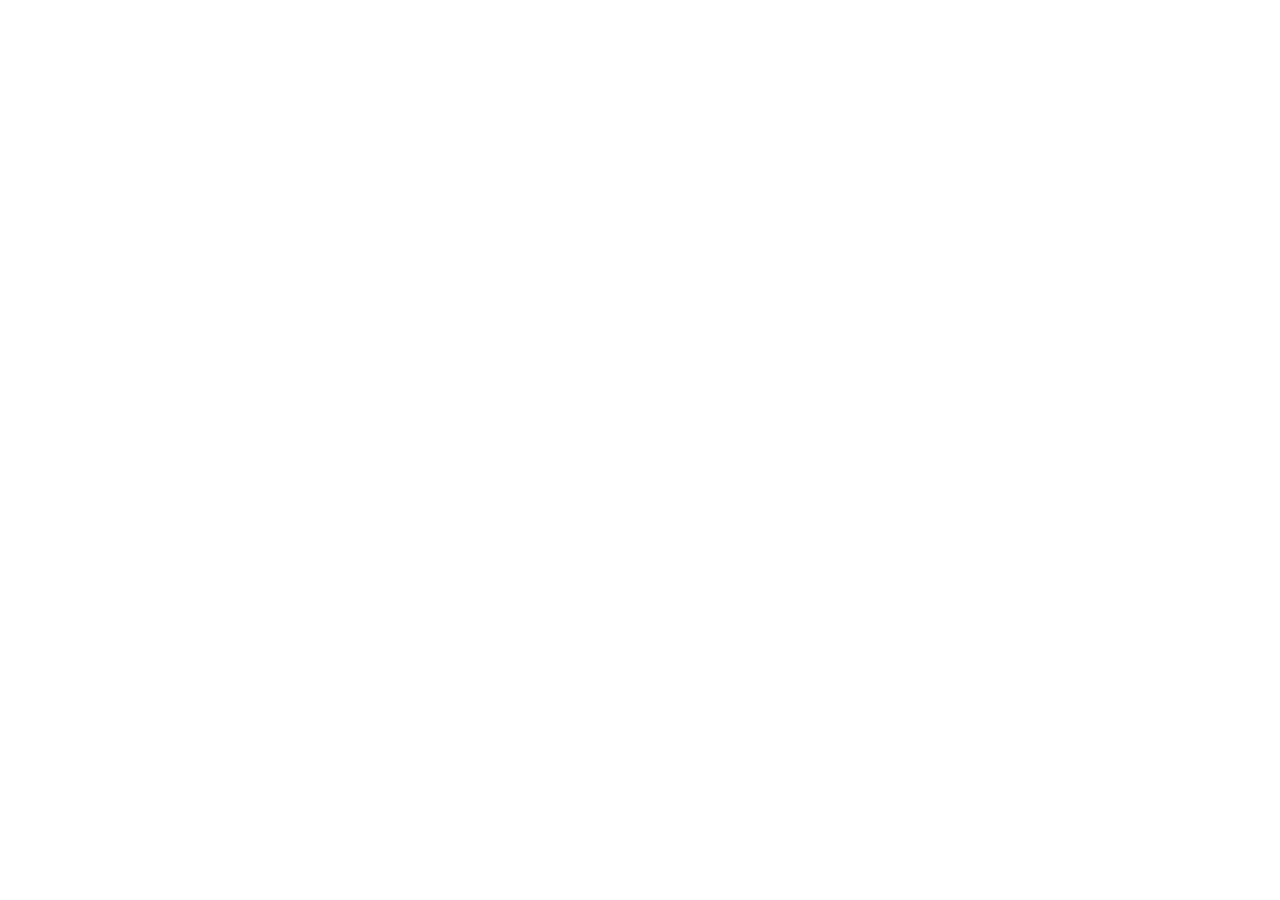
==== index.html @ c680781b "Add files via upload" ====
<!doctype html>
<html lang="en">
  <head>
    <meta charset="UTF-8" />
    <meta name="viewport" content="width=device-width, initial-scale=1.0" />
    <link rel="icon" type="image/jpg" href="/hemal_avatar.png.jpg" />
    <title>Hemal Farouqe | Full-Stack Software Engineer & Web Designer</title>
    <meta name="description" content="Portfolio of Hemal Farouqe — CSE Undergraduate (4th Year, 1st Semester) at UAP. Full-stack software engineer specializing in React, TypeScript, Node.js, Python/Django & interactive web design." />
    <link rel="canonical" href="https://hemal0651.me/" />

    <!-- Open Graph / Facebook -->
    <meta property="og:type" content="website" />
    <meta property="og:title" content="Hemal Farouqe | Full-Stack Software Engineer & Web Designer" />
    <meta property="og:description" content="Portfolio of Hemal Farouqe — CSE 4th Year, 1st Sem @ UAP. Building high-performance web systems, full-stack applications & web design concepts." />
    <meta property="og:url" content="https://hemal0651.me/" />
    <meta property="og:image" content="https://hemal0651.me/hemal_avatar.png.jpg" />

    <!-- Twitter Card -->
    <meta name="twitter:card" content="summary_large_image" />
    <meta name="twitter:site" content="@hemal0651" />
    <meta name="twitter:creator" content="@hemal0651" />
    <meta name="twitter:title" content="Hemal Farouqe | Full-Stack Software Engineer & Web Designer" />
    <meta name="twitter:description" content="Portfolio of Hemal Farouqe — CSE 4th Year, 1st Sem @ UAP. Full-stack developer & web design concept creator." />
    <meta name="twitter:image" content="https://hemal0651.me/hemal_avatar.png.jpg" />

    <!-- Premium Google Fonts -->
    <link rel="preconnect" href="https://fonts.googleapis.com">
    <link rel="preconnect" href="https://fonts.gstatic.com" crossorigin>
    <link href="https://fonts.googleapis.com/css2?family=Outfit:wght@300;400;500;600;700;800&family=JetBrains+Mono:wght@400;500;600&family=Plus+Jakarta+Sans:wght@300;400;500;600;700;800&family=Inter:wght@300;400;500;600&display=swap" rel="stylesheet">
  </head>
  <body class="bg-[#f8fafc] dark:bg-[#030303] text-slate-900 dark:text-slate-100 selection:bg-orange-500 selection:text-white antialiased">
    <div id="root"></div>
    <script type="module" src="/src/main.tsx"></script>
  </body>
</html>
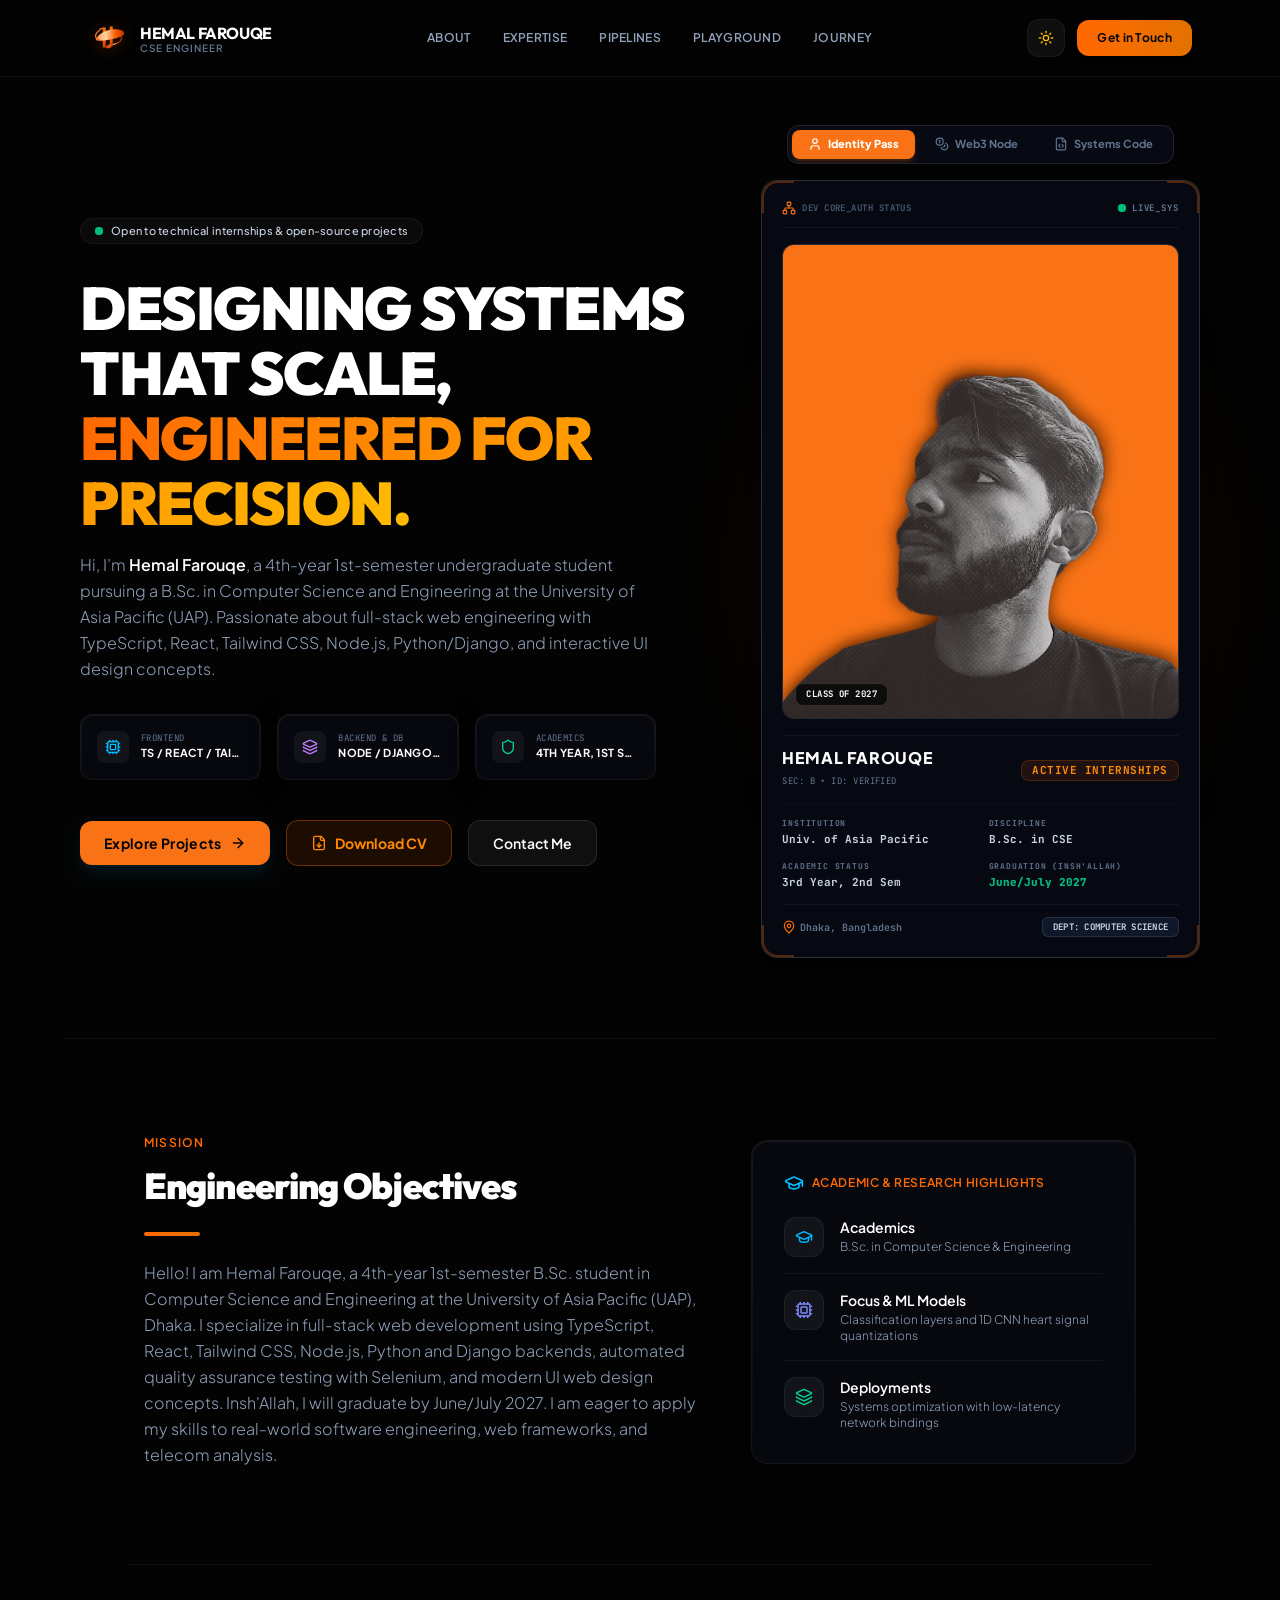
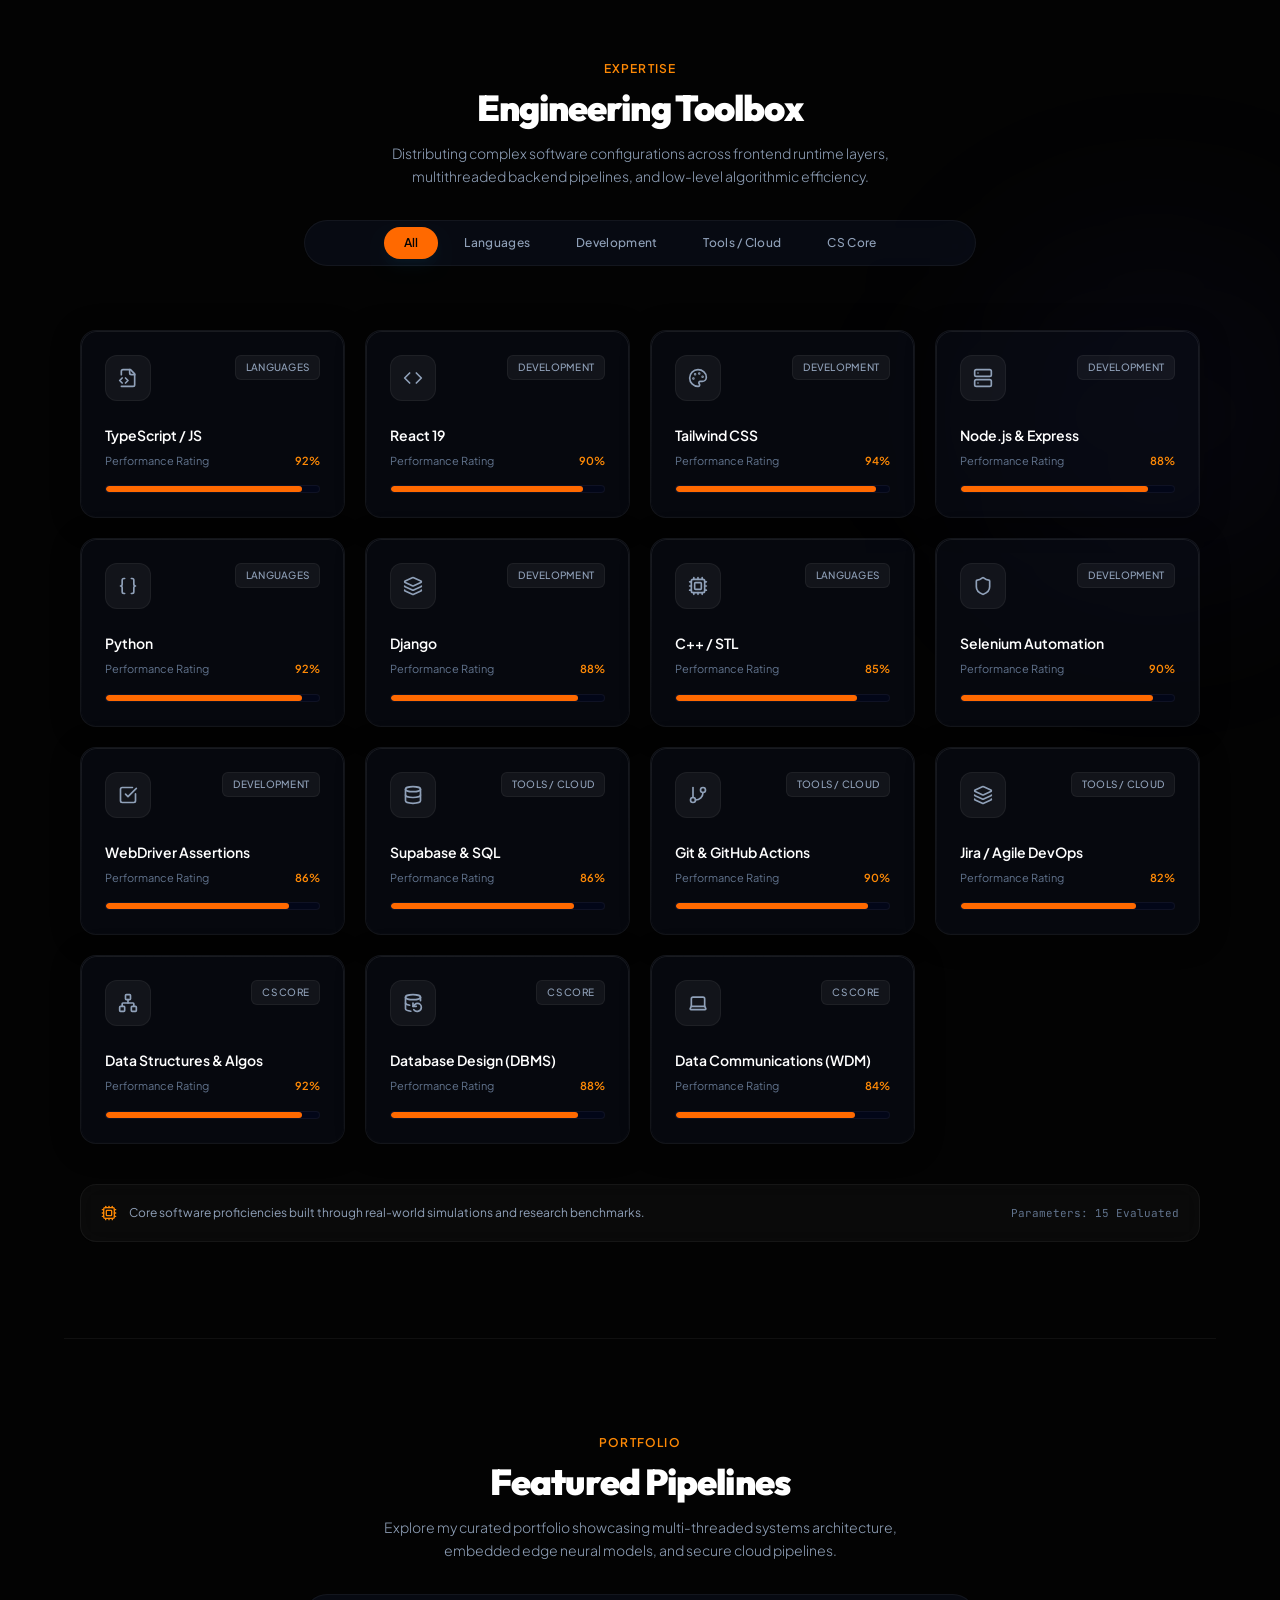
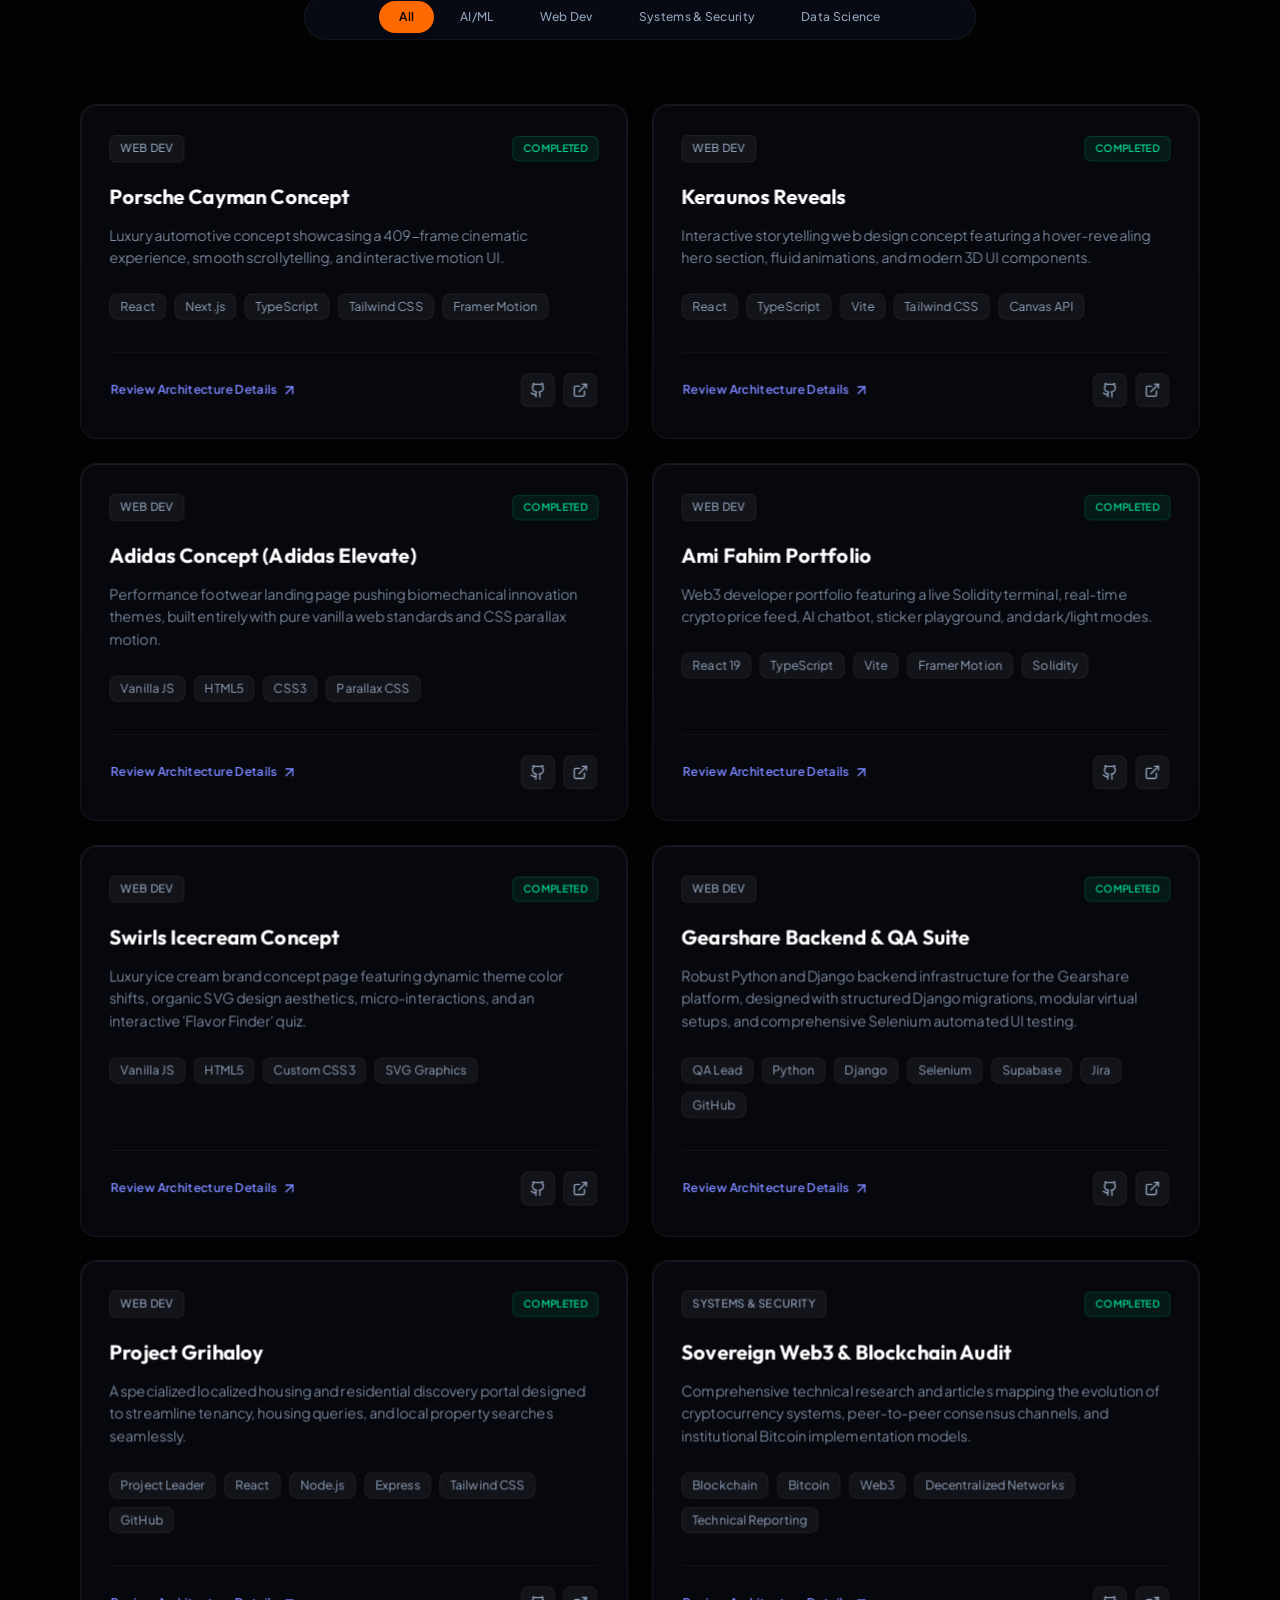
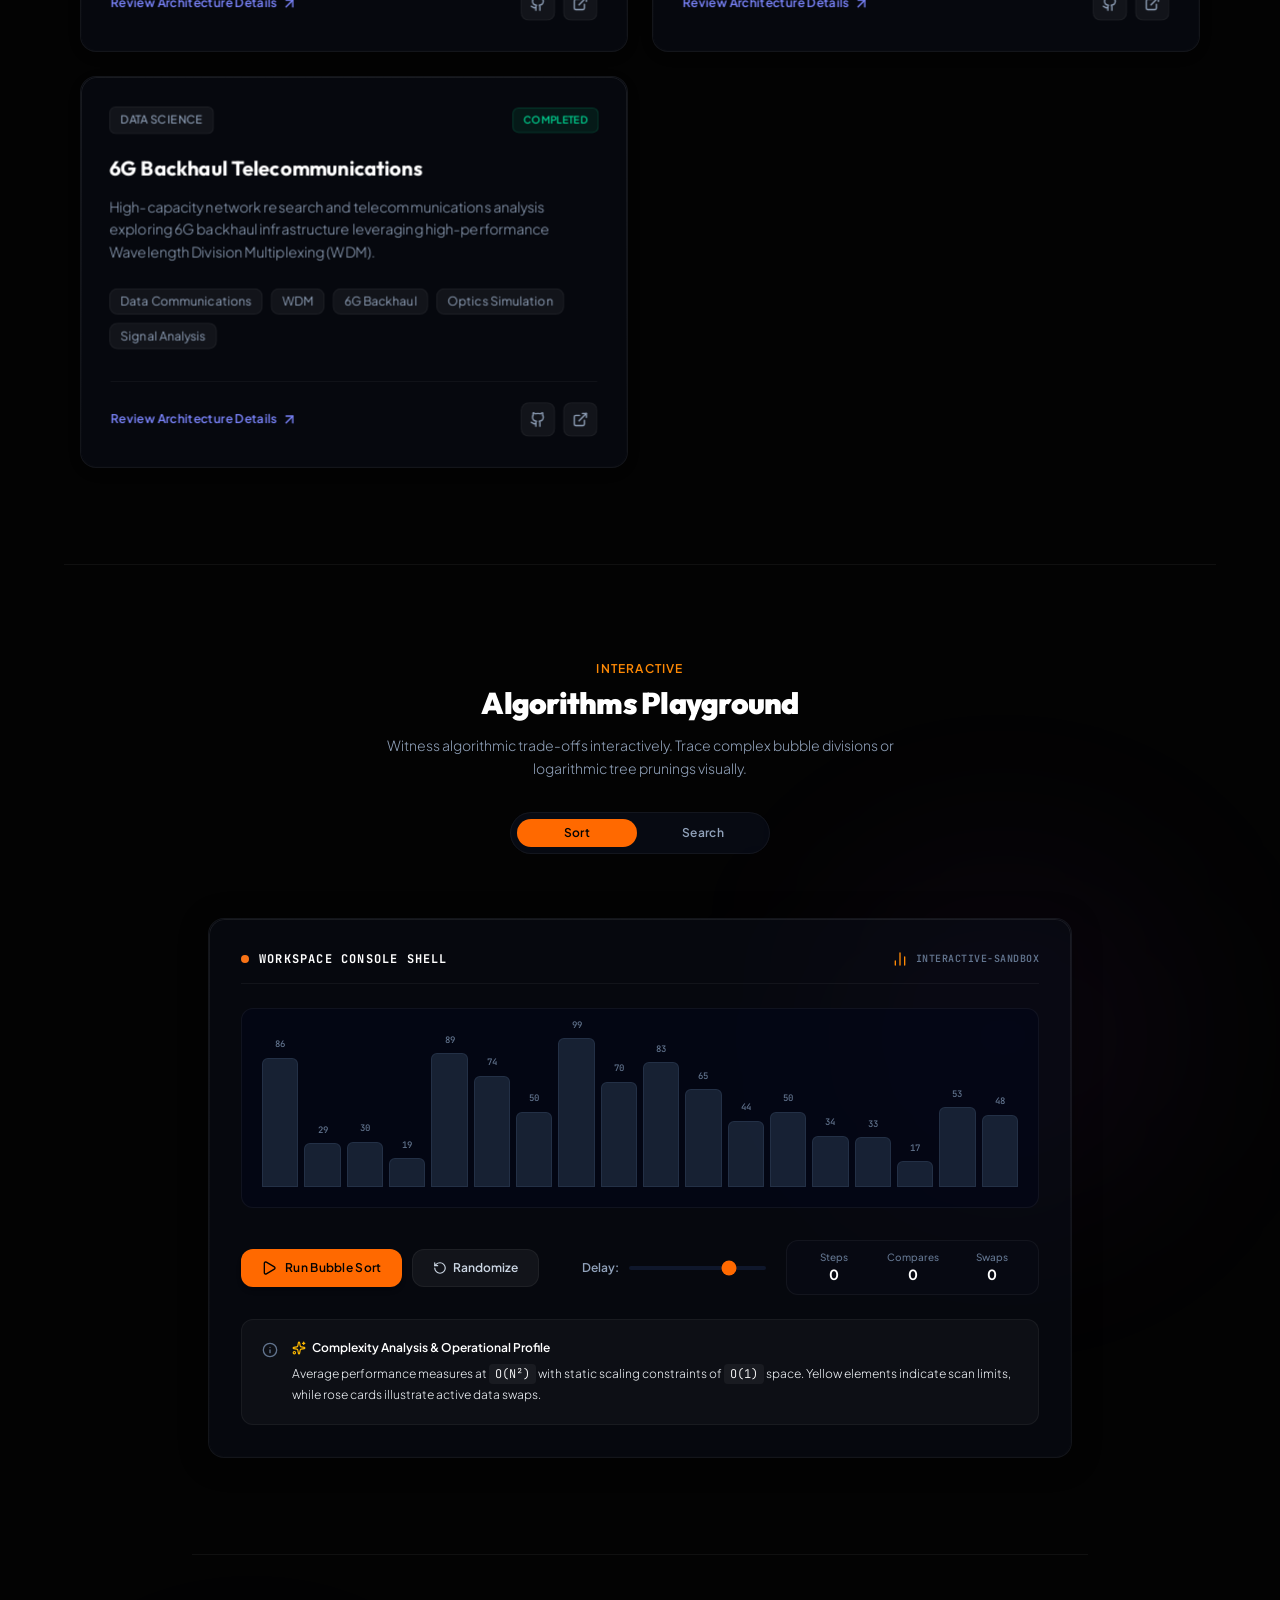
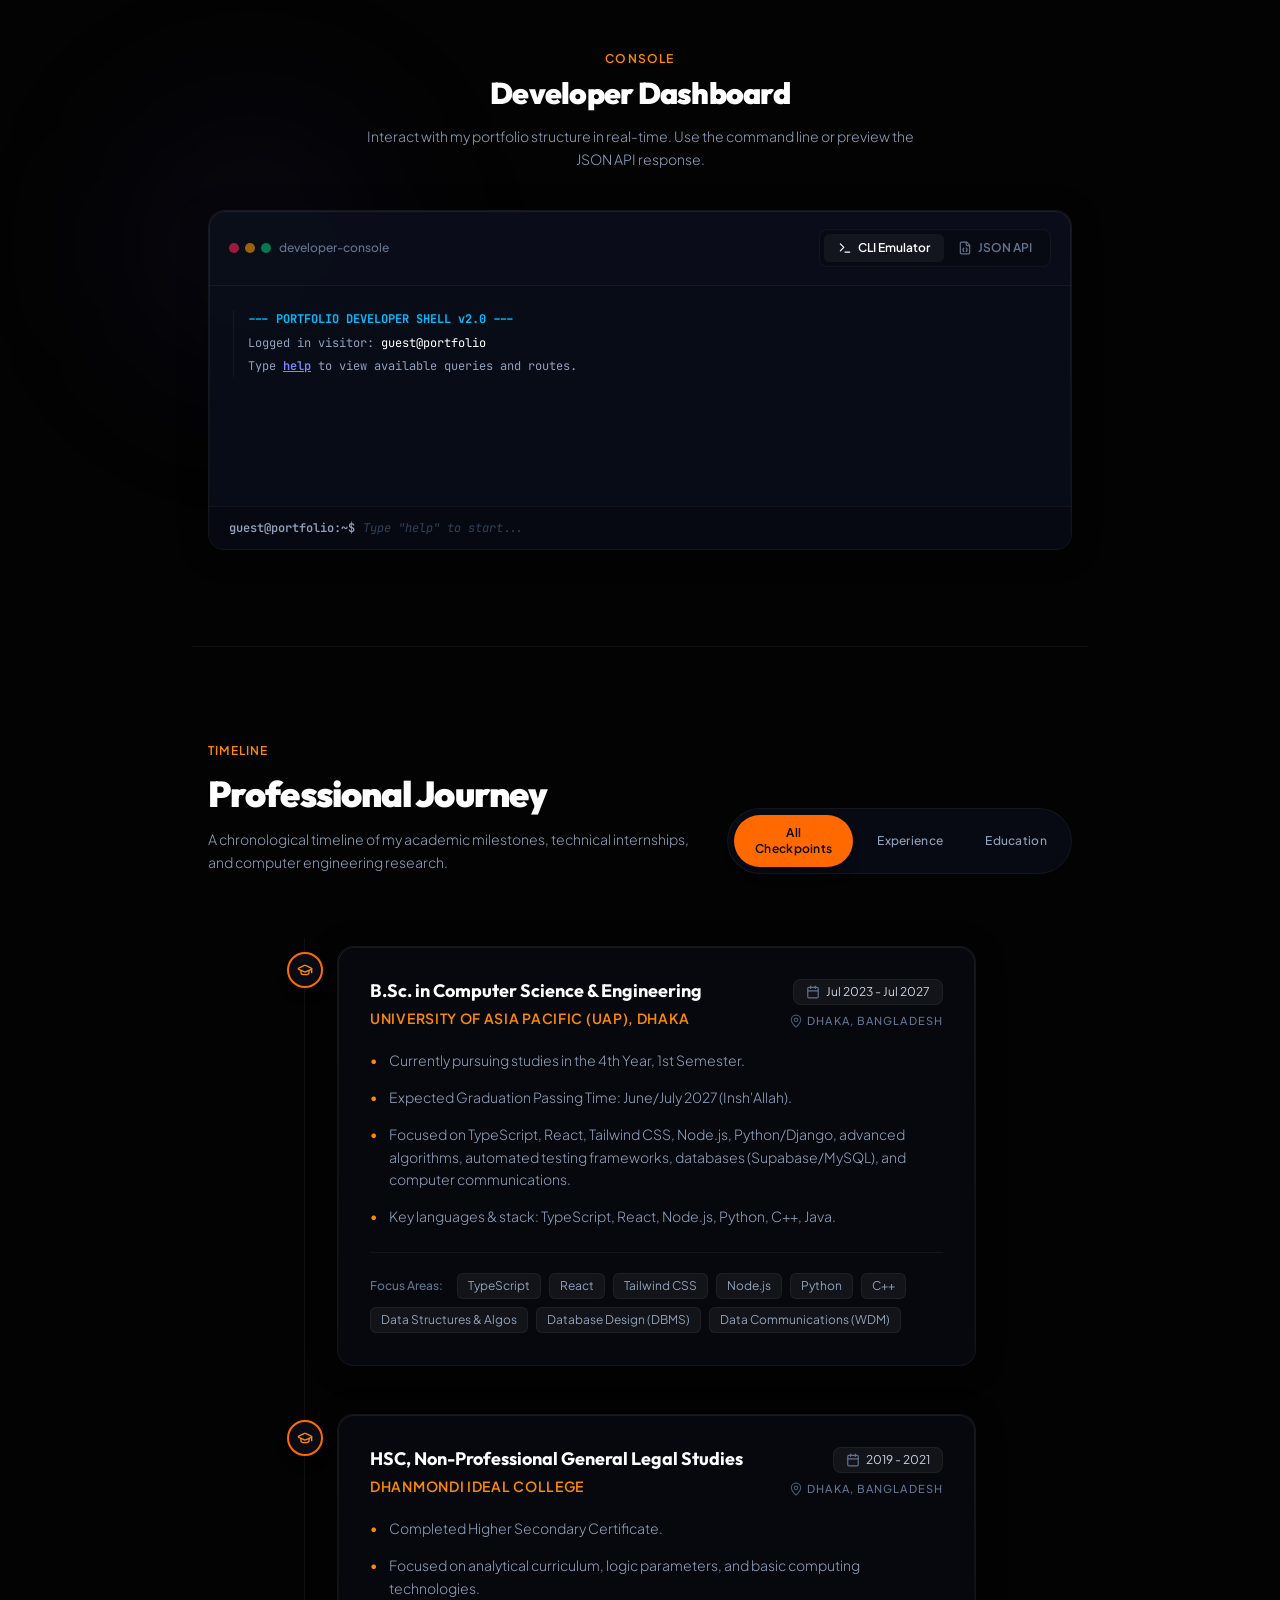
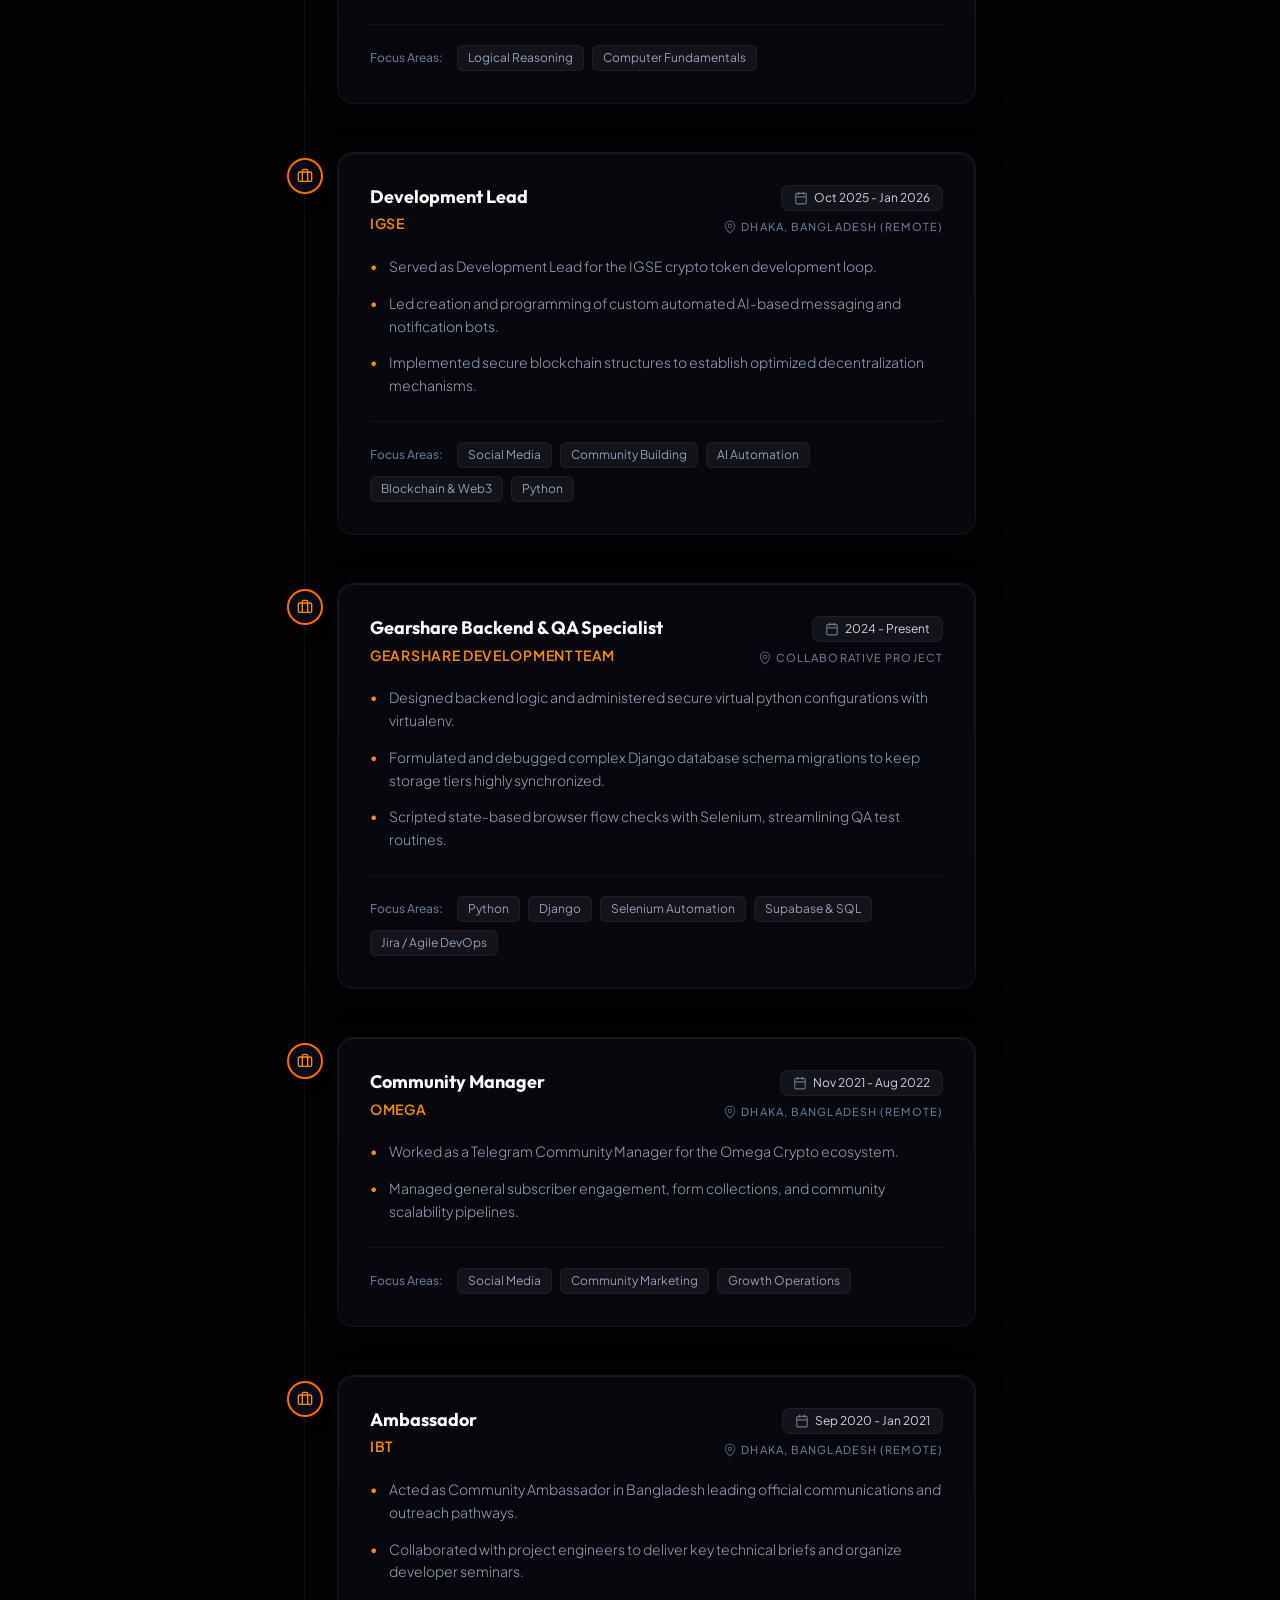
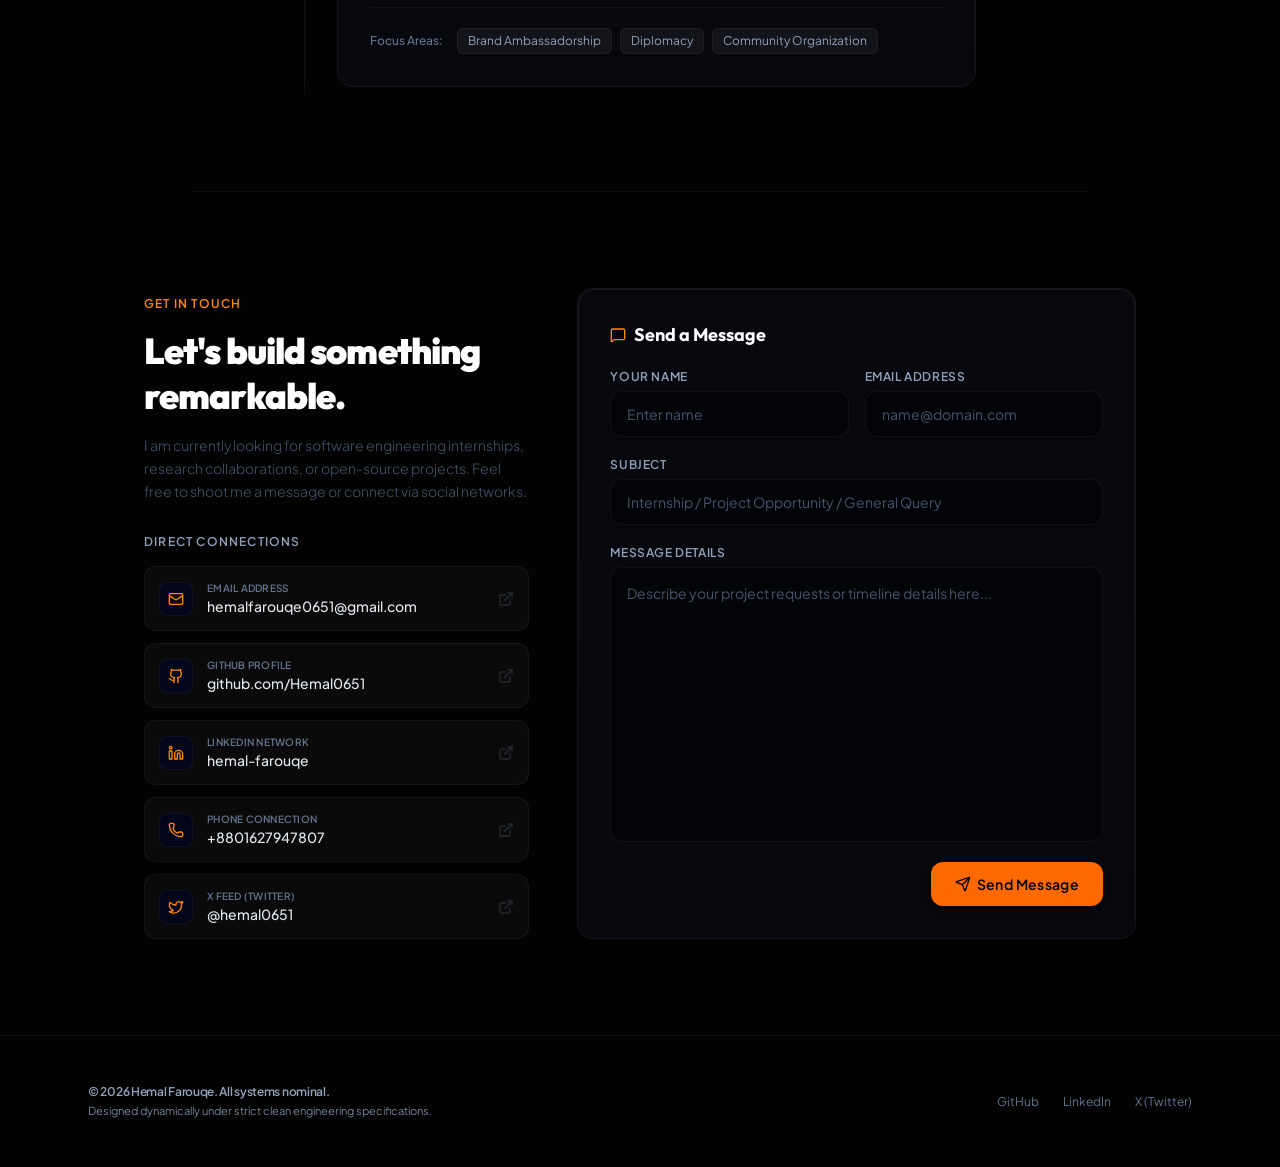
==== commit 0d12ae43: "deploy: c680781bd884bac8bd6b67301ac0d2bebb5a388e" ====
--- a/index.html
+++ b/index.html
@@ -27,10 +27,11 @@
     <link rel="preconnect" href="https://fonts.googleapis.com">
     <link rel="preconnect" href="https://fonts.gstatic.com" crossorigin>
     <link href="https://fonts.googleapis.com/css2?family=Outfit:wght@300;400;500;600;700;800&family=JetBrains+Mono:wght@400;500;600&family=Plus+Jakarta+Sans:wght@300;400;500;600;700;800&family=Inter:wght@300;400;500;600&display=swap" rel="stylesheet">
+    <script type="module" crossorigin src="/assets/index-C1x6nzwz.js"></script>
+    <link rel="stylesheet" crossorigin href="/assets/index-CQK38EgL.css">
   </head>
   <body class="bg-[#f8fafc] dark:bg-[#030303] text-slate-900 dark:text-slate-100 selection:bg-orange-500 selection:text-white antialiased">
     <div id="root"></div>
-    <script type="module" src="/src/main.tsx"></script>
   </body>
 </html>
 
--- a/assets/index-CQK38EgL.css
+++ b/assets/index-CQK38EgL.css
@@ -0,0 +1 @@
+@import"https://fonts.googleapis.com/css2?family=Plus+Jakarta+Sans:wght@300;400;500;600;700;800&family=Outfit:wght@300;400;500;600;700;800;900&family=JetBrains+Mono:wght@400;500;600&display=swap";/*! tailwindcss v4.3.1 | MIT License | https://tailwindcss.com */@layer properties{@supports (((-webkit-hyphens:none)) and (not (margin-trim:inline))) or ((-moz-orient:inline) and (not (color:rgb(from red r g b)))){*,:before,:after,::backdrop{--tw-translate-x:0;--tw-translate-y:0;--tw-translate-z:0;--tw-scale-x:1;--tw-scale-y:1;--tw-scale-z:1;--tw-rotate-x:initial;--tw-rotate-y:initial;--tw-rotate-z:initial;--tw-skew-x:initial;--tw-skew-y:initial;--tw-space-y-reverse:0;--tw-space-x-reverse:0;--tw-border-style:solid;--tw-gradient-position:initial;--tw-gradient-from:#0000;--tw-gradient-via:#0000;--tw-gradient-to:#0000;--tw-gradient-stops:initial;--tw-gradient-via-stops:initial;--tw-gradient-from-position:0%;--tw-gradient-via-position:50%;--tw-gradient-to-position:100%;--tw-leading:initial;--tw-font-weight:initial;--tw-tracking:initial;--tw-shadow:0 0 #0000;--tw-shadow-color:initial;--tw-shadow-alpha:100%;--tw-inset-shadow:0 0 #0000;--tw-inset-shadow-color:initial;--tw-inset-shadow-alpha:100%;--tw-ring-color:initial;--tw-ring-shadow:0 0 #0000;--tw-inset-ring-color:initial;--tw-inset-ring-shadow:0 0 #0000;--tw-ring-inset:initial;--tw-ring-offset-width:0px;--tw-ring-offset-color:#fff;--tw-ring-offset-shadow:0 0 #0000;--tw-blur:initial;--tw-brightness:initial;--tw-contrast:initial;--tw-grayscale:initial;--tw-hue-rotate:initial;--tw-invert:initial;--tw-opacity:initial;--tw-saturate:initial;--tw-sepia:initial;--tw-drop-shadow:initial;--tw-drop-shadow-color:initial;--tw-drop-shadow-alpha:100%;--tw-drop-shadow-size:initial;--tw-backdrop-blur:initial;--tw-backdrop-brightness:initial;--tw-backdrop-contrast:initial;--tw-backdrop-grayscale:initial;--tw-backdrop-hue-rotate:initial;--tw-backdrop-invert:initial;--tw-backdrop-opacity:initial;--tw-backdrop-saturate:initial;--tw-backdrop-sepia:initial;--tw-duration:initial;--tw-ease:initial}}}@layer theme{:root,:host{--font-sans:"Plus Jakarta Sans", "Inter", sans-serif;--font-mono:"JetBrains Mono", monospace;--color-red-600:oklch(57.7% .245 27.325);--color-orange-400:oklch(75% .183 55.934);--color-orange-500:oklch(70.5% .213 47.604);--color-orange-600:oklch(64.6% .222 41.116);--color-orange-700:oklch(55.3% .195 38.402);--color-amber-50:oklch(98.7% .022 95.277);--color-amber-200:oklch(92.4% .12 95.746);--color-amber-400:oklch(82.8% .189 84.429);--color-amber-500:oklch(76.9% .188 70.08);--color-amber-600:oklch(66.6% .179 58.318);--color-amber-700:oklch(55.5% .163 48.998);--color-emerald-50:oklch(97.9% .021 166.113);--color-emerald-200:oklch(90.5% .093 164.15);--color-emerald-300:oklch(84.5% .143 164.978);--color-emerald-400:oklch(76.5% .177 163.223);--color-emerald-500:oklch(69.6% .17 162.48);--color-emerald-600:oklch(59.6% .145 163.225);--color-emerald-700:oklch(50.8% .118 165.612);--color-teal-400:oklch(77.7% .152 181.912);--color-teal-600:oklch(60% .118 184.704);--color-cyan-400:oklch(78.9% .154 211.53);--color-sky-50:oklch(97.7% .013 236.62);--color-sky-200:oklch(90.1% .058 230.902);--color-sky-300:oklch(82.8% .111 230.318);--color-sky-400:oklch(74.6% .16 232.661);--color-sky-500:oklch(68.5% .169 237.323);--color-sky-600:oklch(58.8% .158 241.966);--color-sky-700:oklch(50% .134 242.749);--color-blue-600:oklch(54.6% .245 262.881);--color-indigo-300:oklch(78.5% .115 274.713);--color-indigo-400:oklch(67.3% .182 276.935);--color-indigo-500:oklch(58.5% .233 277.117);--color-indigo-600:oklch(51.1% .262 276.966);--color-indigo-700:oklch(45.7% .24 277.023);--color-indigo-800:oklch(39.8% .195 277.366);--color-violet-400:oklch(70.2% .183 293.541);--color-purple-400:oklch(71.4% .203 305.504);--color-purple-500:oklch(62.7% .265 303.9);--color-purple-600:oklch(55.8% .288 302.321);--color-pink-50:oklch(97.1% .014 343.198);--color-pink-200:oklch(89.9% .061 343.231);--color-pink-400:oklch(71.8% .202 349.761);--color-pink-500:oklch(65.6% .241 354.308);--color-pink-600:oklch(59.2% .249 .584);--color-pink-700:oklch(52.5% .223 3.958);--color-rose-400:oklch(71.2% .194 13.428);--color-rose-500:oklch(64.5% .246 16.439);--color-rose-600:oklch(58.6% .253 17.585);--color-rose-700:oklch(51.4% .222 16.935);--color-slate-50:oklch(98.4% .003 247.858);--color-slate-100:oklch(96.8% .007 247.896);--color-slate-200:oklch(92.9% .013 255.508);--color-slate-300:oklch(86.9% .022 252.894);--color-slate-400:oklch(70.4% .04 256.788);--color-slate-500:oklch(55.4% .046 257.417);--color-slate-600:oklch(44.6% .043 257.281);--color-slate-700:oklch(37.2% .044 257.287);--color-slate-800:oklch(27.9% .041 260.031);--color-slate-900:oklch(20.8% .042 265.755);--color-slate-950:oklch(12.9% .042 264.695);--color-black:#000;--color-white:#fff;--spacing:.25rem;--container-md:28rem;--container-lg:32rem;--container-xl:36rem;--container-2xl:42rem;--container-4xl:56rem;--container-5xl:64rem;--container-6xl:72rem;--text-xs:.75rem;--text-xs--line-height:calc(1 / .75);--text-sm:.875rem;--text-sm--line-height:calc(1.25 / .875);--text-base:1rem;--text-base--line-height: 1.5 ;--text-lg:1.125rem;--text-lg--line-height:calc(1.75 / 1.125);--text-xl:1.25rem;--text-xl--line-height:calc(1.75 / 1.25);--text-2xl:1.5rem;--text-2xl--line-height:calc(2 / 1.5);--text-3xl:1.875rem;--text-3xl--line-height: 1.2 ;--text-4xl:2.25rem;--text-4xl--line-height:calc(2.5 / 2.25);--text-5xl:3rem;--text-5xl--line-height:1;--text-6xl:3.75rem;--text-6xl--line-height:1;--font-weight-light:300;--font-weight-normal:400;--font-weight-medium:500;--font-weight-semibold:600;--font-weight-bold:700;--font-weight-extrabold:800;--font-weight-black:900;--tracking-tight:-.025em;--tracking-wide:.025em;--tracking-wider:.05em;--tracking-widest:.1em;--leading-tight:1.25;--leading-snug:1.375;--leading-normal:1.5;--leading-relaxed:1.625;--radius-md:.375rem;--radius-lg:.5rem;--radius-xl:.75rem;--radius-2xl:1rem;--ease-out:cubic-bezier(0, 0, .2, 1);--animate-ping:ping 1s cubic-bezier(0, 0, .2, 1) infinite;--animate-pulse:pulse 2s cubic-bezier(.4, 0, .6, 1) infinite;--blur-md:12px;--default-transition-duration:.15s;--default-transition-timing-function:cubic-bezier(.4, 0, .2, 1);--default-font-family:var(--font-sans);--default-mono-font-family:var(--font-mono);--font-display:"Outfit", sans-serif}}@layer base{*,:after,:before,::backdrop{box-sizing:border-box;border:0 solid;margin:0;padding:0}::file-selector-button{box-sizing:border-box;border:0 solid;margin:0;padding:0}html,:host{-webkit-text-size-adjust:100%;-moz-tab-size:4;tab-size:4;line-height:1.5;font-family:var(--default-font-family,ui-sans-serif, system-ui, sans-serif, "Apple Color Emoji", "Segoe UI Emoji", "Segoe UI Symbol", "Noto Color Emoji");font-feature-settings:var(--default-font-feature-settings,normal);font-variation-settings:var(--default-font-variation-settings,normal);-webkit-tap-highlight-color:transparent}hr{height:0;color:inherit;border-top-width:1px}abbr:where([title]){-webkit-text-decoration:underline dotted;text-decoration:underline dotted}h1,h2,h3,h4,h5,h6{font-size:inherit;font-weight:inherit}a{color:inherit;-webkit-text-decoration:inherit;text-decoration:inherit}b,strong{font-weight:bolder}code,kbd,samp,pre{font-family:var(--default-mono-font-family,ui-monospace, SFMono-Regular, Menlo, Monaco, Consolas, "Liberation Mono", "Courier New", monospace);font-feature-settings:var(--default-mono-font-feature-settings,normal);font-variation-settings:var(--default-mono-font-variation-settings,normal);font-size:1em}small{font-size:80%}sub,sup{vertical-align:baseline;font-size:75%;line-height:0;position:relative}sub{bottom:-.25em}sup{top:-.5em}table{text-indent:0;border-color:inherit;border-collapse:collapse}:-moz-focusring{outline:auto}progress{vertical-align:baseline}summary{display:list-item}ol,ul,menu{list-style:none}img,svg,video,canvas,audio,iframe,embed,object{vertical-align:middle;display:block}img,video{max-width:100%;height:auto}button,input,select,optgroup,textarea{font:inherit;font-feature-settings:inherit;font-variation-settings:inherit;letter-spacing:inherit;color:inherit;opacity:1;background-color:#0000;border-radius:0}::file-selector-button{font:inherit;font-feature-settings:inherit;font-variation-settings:inherit;letter-spacing:inherit;color:inherit;opacity:1;background-color:#0000;border-radius:0}:where(select:is([multiple],[size])) optgroup{font-weight:bolder}:where(select:is([multiple],[size])) optgroup option{padding-inline-start:20px}::file-selector-button{margin-inline-end:4px}::placeholder{opacity:1}@supports (not ((-webkit-appearance:-apple-pay-button))) or (contain-intrinsic-size:1px){::placeholder{color:currentColor}@supports (color:color-mix(in lab,red,red)){::placeholder{color:color-mix(in oklab,currentcolor 50%,transparent)}}}textarea{resize:vertical}::-webkit-search-decoration{-webkit-appearance:none}::-webkit-date-and-time-value{min-height:1lh;text-align:inherit}::-webkit-datetime-edit{display:inline-flex}::-webkit-datetime-edit-fields-wrapper{padding:0}::-webkit-datetime-edit{padding-block:0}::-webkit-datetime-edit-year-field{padding-block:0}::-webkit-datetime-edit-month-field{padding-block:0}::-webkit-datetime-edit-day-field{padding-block:0}::-webkit-datetime-edit-hour-field{padding-block:0}::-webkit-datetime-edit-minute-field{padding-block:0}::-webkit-datetime-edit-second-field{padding-block:0}::-webkit-datetime-edit-millisecond-field{padding-block:0}::-webkit-datetime-edit-meridiem-field{padding-block:0}::-webkit-calendar-picker-indicator{line-height:1}:-moz-ui-invalid{box-shadow:none}button,input:where([type=button],[type=reset],[type=submit]){-webkit-appearance:button;-moz-appearance:button;appearance:button}::file-selector-button{-webkit-appearance:button;-moz-appearance:button;appearance:button}::-webkit-inner-spin-button{height:auto}::-webkit-outer-spin-button{height:auto}[hidden]:where(:not([hidden=until-found])){display:none!important}}@layer components;@layer utilities{.pointer-events-none{pointer-events:none}.absolute{position:absolute}.fixed{position:fixed}.relative{position:relative}.static{position:static}.sticky{position:sticky}.inset-0{top:0;right:0;bottom:0;left:0}.top-0{top:0}.top-1\.5{top:calc(var(--spacing) * 1.5)}.top-1\/2{top:50%}.top-3\.5{top:calc(var(--spacing) * 3.5)}.top-4{top:calc(var(--spacing) * 4)}.top-\[20\%\]{top:20%}.top-\[30\%\]{top:30%}.right-0{right:0}.right-4{right:calc(var(--spacing) * 4)}.right-6{right:calc(var(--spacing) * 6)}.right-\[-10\%\]{right:-10%}.bottom-0{bottom:0}.bottom-3{bottom:calc(var(--spacing) * 3)}.bottom-6{bottom:calc(var(--spacing) * 6)}.bottom-\[-18px\]{bottom:-18px}.left-0{left:0}.left-1\/2{left:50%}.left-3{left:calc(var(--spacing) * 3)}.left-\[-10\%\]{left:-10%}.left-\[-50px\]{left:-50px}.z-0{z-index:0}.z-10{z-index:10}.z-20{z-index:20}.z-40{z-index:40}.z-45{z-index:45}.z-50{z-index:50}.z-\[9999\]{z-index:9999}.container{width:100%}@media(min-width:40rem){.container{max-width:40rem}}@media(min-width:48rem){.container{max-width:48rem}}@media(min-width:64rem){.container{max-width:64rem}}@media(min-width:80rem){.container{max-width:80rem}}@media(min-width:96rem){.container{max-width:96rem}}.mx-auto{margin-inline:auto}.-mt-1{margin-top:calc(var(--spacing) * -1)}.-mt-3{margin-top:calc(var(--spacing) * -3)}.-mt-4{margin-top:calc(var(--spacing) * -4)}.-mt-6{margin-top:calc(var(--spacing) * -6)}.-mt-\[3px\]{margin-top:-3px}.mt-0\.5{margin-top:calc(var(--spacing) * .5)}.mt-1{margin-top:var(--spacing)}.mt-2{margin-top:calc(var(--spacing) * 2)}.mt-3{margin-top:calc(var(--spacing) * 3)}.mt-4{margin-top:calc(var(--spacing) * 4)}.mt-6{margin-top:calc(var(--spacing) * 6)}.mt-8{margin-top:calc(var(--spacing) * 8)}.mt-10{margin-top:calc(var(--spacing) * 10)}.mt-\[4\.5px\]{margin-top:4.5px}.mt-auto{margin-top:auto}.mr-1\.5{margin-right:calc(var(--spacing) * 1.5)}.mr-2{margin-right:calc(var(--spacing) * 2)}.mr-3{margin-right:calc(var(--spacing) * 3)}.mb-1{margin-bottom:var(--spacing)}.mb-1\.5{margin-bottom:calc(var(--spacing) * 1.5)}.mb-2{margin-bottom:calc(var(--spacing) * 2)}.mb-3{margin-bottom:calc(var(--spacing) * 3)}.mb-4{margin-bottom:calc(var(--spacing) * 4)}.mb-5{margin-bottom:calc(var(--spacing) * 5)}.mb-6{margin-bottom:calc(var(--spacing) * 6)}.mb-8{margin-bottom:calc(var(--spacing) * 8)}.mb-10{margin-bottom:calc(var(--spacing) * 10)}.mb-16{margin-bottom:calc(var(--spacing) * 16)}.-ml-3{margin-left:calc(var(--spacing) * -3)}.-ml-4{margin-left:calc(var(--spacing) * -4)}.-ml-6{margin-left:calc(var(--spacing) * -6)}.-ml-\[3px\]{margin-left:-3px}.ml-6{margin-left:calc(var(--spacing) * 6)}.block{display:block}.contents{display:contents}.flex{display:flex}.grid{display:grid}.hidden{display:none}.inline{display:inline}.inline-flex{display:inline-flex}.aspect-\[4\/4\.8\]{aspect-ratio:4/4.8}.h-0\.5{height:calc(var(--spacing) * .5)}.h-1{height:var(--spacing)}.h-1\.5{height:calc(var(--spacing) * 1.5)}.h-2{height:calc(var(--spacing) * 2)}.h-2\.5{height:calc(var(--spacing) * 2.5)}.h-3{height:calc(var(--spacing) * 3)}.h-3\.5{height:calc(var(--spacing) * 3.5)}.h-4{height:calc(var(--spacing) * 4)}.h-4\.5{height:calc(var(--spacing) * 4.5)}.h-5{height:calc(var(--spacing) * 5)}.h-6{height:calc(var(--spacing) * 6)}.h-8{height:calc(var(--spacing) * 8)}.h-9{height:calc(var(--spacing) * 9)}.h-10{height:calc(var(--spacing) * 10)}.h-12{height:calc(var(--spacing) * 12)}.h-20{height:calc(var(--spacing) * 20)}.h-28{height:calc(var(--spacing) * 28)}.h-\[200px\]{height:200px}.h-\[300px\]{height:300px}.h-\[328px\]{height:328px}.h-\[340px\]{height:340px}.h-\[350px\]{height:350px}.h-full{height:100%}.max-h-\[90vh\]{max-height:90vh}.max-h-\[280px\]{max-height:280px}.min-h-\[110px\]{min-height:110px}.min-h-\[145px\]{min-height:145px}.min-h-\[160px\]{min-height:160px}.min-h-\[220px\]{min-height:220px}.min-h-\[520px\]{min-height:520px}.min-h-screen{min-height:100vh}.w-1\.5{width:calc(var(--spacing) * 1.5)}.w-1\/2{width:50%}.w-2{width:calc(var(--spacing) * 2)}.w-2\.5{width:calc(var(--spacing) * 2.5)}.w-3{width:calc(var(--spacing) * 3)}.w-3\.5{width:calc(var(--spacing) * 3.5)}.w-4{width:calc(var(--spacing) * 4)}.w-4\.5{width:calc(var(--spacing) * 4.5)}.w-5{width:calc(var(--spacing) * 5)}.w-6{width:calc(var(--spacing) * 6)}.w-8{width:calc(var(--spacing) * 8)}.w-9{width:calc(var(--spacing) * 9)}.w-10{width:calc(var(--spacing) * 10)}.w-12{width:calc(var(--spacing) * 12)}.w-14{width:calc(var(--spacing) * 14)}.w-20{width:calc(var(--spacing) * 20)}.w-28{width:calc(var(--spacing) * 28)}.w-\[300px\]{width:300px}.w-\[350px\]{width:350px}.w-auto{width:auto}.w-fit{width:fit-content}.w-full{width:100%}.max-w-2xl{max-width:var(--container-2xl)}.max-w-4xl{max-width:var(--container-4xl)}.max-w-5xl{max-width:var(--container-5xl)}.max-w-6xl{max-width:var(--container-6xl)}.max-w-\[260px\]{max-width:260px}.max-w-full{max-width:100%}.max-w-lg{max-width:var(--container-lg)}.max-w-md{max-width:var(--container-md)}.max-w-xl{max-width:var(--container-xl)}.min-w-0{min-width:0}.flex-1{flex:1}.flex-shrink-0,.shrink-0{flex-shrink:0}.flex-grow{flex-grow:1}.origin-left{transform-origin:0}.-translate-x-1\/2{--tw-translate-x: -50% ;translate:var(--tw-translate-x) var(--tw-translate-y)}.-translate-y-1\/2{--tw-translate-y: -50% ;translate:var(--tw-translate-x) var(--tw-translate-y)}.scale-90{--tw-scale-x:90%;--tw-scale-y:90%;--tw-scale-z:90%;scale:var(--tw-scale-x) var(--tw-scale-y)}.scale-100{--tw-scale-x:100%;--tw-scale-y:100%;--tw-scale-z:100%;scale:var(--tw-scale-x) var(--tw-scale-y)}.scale-110{--tw-scale-x:110%;--tw-scale-y:110%;--tw-scale-z:110%;scale:var(--tw-scale-x) var(--tw-scale-y)}.scale-x-0{--tw-scale-x:0%;scale:var(--tw-scale-x) var(--tw-scale-y)}.transform{transform:var(--tw-rotate-x,) var(--tw-rotate-y,) var(--tw-rotate-z,) var(--tw-skew-x,) var(--tw-skew-y,)}.animate-ping{animation:var(--animate-ping)}.animate-pulse{animation:var(--animate-pulse)}.cursor-default{cursor:default}.cursor-not-allowed{cursor:not-allowed}.cursor-pointer{cursor:pointer}.resize-none{resize:none}.appearance-none{-webkit-appearance:none;-moz-appearance:none;appearance:none}.grid-cols-1{grid-template-columns:repeat(1,minmax(0,1fr))}.grid-cols-2{grid-template-columns:repeat(2,minmax(0,1fr))}.grid-cols-3{grid-template-columns:repeat(3,minmax(0,1fr))}.flex-col{flex-direction:column}.flex-wrap{flex-wrap:wrap}.items-center{align-items:center}.items-end{align-items:flex-end}.items-start{align-items:flex-start}.justify-between{justify-content:space-between}.justify-center{justify-content:center}.justify-start{justify-content:flex-start}.gap-1{gap:var(--spacing)}.gap-1\.5{gap:calc(var(--spacing) * 1.5)}.gap-2{gap:calc(var(--spacing) * 2)}.gap-2\.5{gap:calc(var(--spacing) * 2.5)}.gap-3{gap:calc(var(--spacing) * 3)}.gap-3\.5{gap:calc(var(--spacing) * 3.5)}.gap-4{gap:calc(var(--spacing) * 4)}.gap-5{gap:calc(var(--spacing) * 5)}.gap-6{gap:calc(var(--spacing) * 6)}.gap-12{gap:calc(var(--spacing) * 12)}.gap-20{gap:calc(var(--spacing) * 20)}:where(.space-y-0\.5>:not(:last-child)){--tw-space-y-reverse:0;margin-block-start:calc(calc(var(--spacing) * .5) * var(--tw-space-y-reverse));margin-block-end:calc(calc(var(--spacing) * .5) * calc(1 - var(--tw-space-y-reverse)))}:where(.space-y-1>:not(:last-child)){--tw-space-y-reverse:0;margin-block-start:calc(var(--spacing) * var(--tw-space-y-reverse));margin-block-end:calc(var(--spacing) * calc(1 - var(--tw-space-y-reverse)))}:where(.space-y-1\.5>:not(:last-child)){--tw-space-y-reverse:0;margin-block-start:calc(calc(var(--spacing) * 1.5) * var(--tw-space-y-reverse));margin-block-end:calc(calc(var(--spacing) * 1.5) * calc(1 - var(--tw-space-y-reverse)))}:where(.space-y-2>:not(:last-child)){--tw-space-y-reverse:0;margin-block-start:calc(calc(var(--spacing) * 2) * var(--tw-space-y-reverse));margin-block-end:calc(calc(var(--spacing) * 2) * calc(1 - var(--tw-space-y-reverse)))}:where(.space-y-2\.5>:not(:last-child)){--tw-space-y-reverse:0;margin-block-start:calc(calc(var(--spacing) * 2.5) * var(--tw-space-y-reverse));margin-block-end:calc(calc(var(--spacing) * 2.5) * calc(1 - var(--tw-space-y-reverse)))}:where(.space-y-3>:not(:last-child)){--tw-space-y-reverse:0;margin-block-start:calc(calc(var(--spacing) * 3) * var(--tw-space-y-reverse));margin-block-end:calc(calc(var(--spacing) * 3) * calc(1 - var(--tw-space-y-reverse)))}:where(.space-y-3\.5>:not(:last-child)){--tw-space-y-reverse:0;margin-block-start:calc(calc(var(--spacing) * 3.5) * var(--tw-space-y-reverse));margin-block-end:calc(calc(var(--spacing) * 3.5) * calc(1 - var(--tw-space-y-reverse)))}:where(.space-y-4>:not(:last-child)){--tw-space-y-reverse:0;margin-block-start:calc(calc(var(--spacing) * 4) * var(--tw-space-y-reverse));margin-block-end:calc(calc(var(--spacing) * 4) * calc(1 - var(--tw-space-y-reverse)))}:where(.space-y-6>:not(:last-child)){--tw-space-y-reverse:0;margin-block-start:calc(calc(var(--spacing) * 6) * var(--tw-space-y-reverse));margin-block-end:calc(calc(var(--spacing) * 6) * calc(1 - var(--tw-space-y-reverse)))}:where(.space-y-8>:not(:last-child)){--tw-space-y-reverse:0;margin-block-start:calc(calc(var(--spacing) * 8) * var(--tw-space-y-reverse));margin-block-end:calc(calc(var(--spacing) * 8) * calc(1 - var(--tw-space-y-reverse)))}:where(.space-y-12>:not(:last-child)){--tw-space-y-reverse:0;margin-block-start:calc(calc(var(--spacing) * 12) * var(--tw-space-y-reverse));margin-block-end:calc(calc(var(--spacing) * 12) * calc(1 - var(--tw-space-y-reverse)))}.gap-x-4{column-gap:calc(var(--spacing) * 4)}:where(.space-x-1\.5>:not(:last-child)){--tw-space-x-reverse:0;margin-inline-start:calc(calc(var(--spacing) * 1.5) * var(--tw-space-x-reverse));margin-inline-end:calc(calc(var(--spacing) * 1.5) * calc(1 - var(--tw-space-x-reverse)))}:where(.space-x-2>:not(:last-child)){--tw-space-x-reverse:0;margin-inline-start:calc(calc(var(--spacing) * 2) * var(--tw-space-x-reverse));margin-inline-end:calc(calc(var(--spacing) * 2) * calc(1 - var(--tw-space-x-reverse)))}:where(.space-x-2\.5>:not(:last-child)){--tw-space-x-reverse:0;margin-inline-start:calc(calc(var(--spacing) * 2.5) * var(--tw-space-x-reverse));margin-inline-end:calc(calc(var(--spacing) * 2.5) * calc(1 - var(--tw-space-x-reverse)))}:where(.space-x-3>:not(:last-child)){--tw-space-x-reverse:0;margin-inline-start:calc(calc(var(--spacing) * 3) * var(--tw-space-x-reverse));margin-inline-end:calc(calc(var(--spacing) * 3) * calc(1 - var(--tw-space-x-reverse)))}:where(.space-x-3\.5>:not(:last-child)){--tw-space-x-reverse:0;margin-inline-start:calc(calc(var(--spacing) * 3.5) * var(--tw-space-x-reverse));margin-inline-end:calc(calc(var(--spacing) * 3.5) * calc(1 - var(--tw-space-x-reverse)))}:where(.space-x-8>:not(:last-child)){--tw-space-x-reverse:0;margin-inline-start:calc(calc(var(--spacing) * 8) * var(--tw-space-x-reverse));margin-inline-end:calc(calc(var(--spacing) * 8) * calc(1 - var(--tw-space-x-reverse)))}.gap-y-3{row-gap:calc(var(--spacing) * 3)}.self-center{align-self:center}.self-start{align-self:flex-start}.truncate{text-overflow:ellipsis;white-space:nowrap;overflow:hidden}.overflow-auto{overflow:auto}.overflow-hidden{overflow:hidden}.overflow-x-auto{overflow-x:auto}.overflow-x-hidden{overflow-x:hidden}.overflow-y-auto{overflow-y:auto}.rounded{border-radius:.25rem}.rounded-2xl{border-radius:var(--radius-2xl)}.rounded-full{border-radius:3.40282e38px}.rounded-lg{border-radius:var(--radius-lg)}.rounded-md{border-radius:var(--radius-md)}.rounded-xl{border-radius:var(--radius-xl)}.rounded-t-md{border-top-left-radius:var(--radius-md);border-top-right-radius:var(--radius-md)}.rounded-tl-2xl{border-top-left-radius:var(--radius-2xl)}.rounded-tr-2xl{border-top-right-radius:var(--radius-2xl)}.rounded-br-2xl{border-bottom-right-radius:var(--radius-2xl)}.rounded-bl-2xl{border-bottom-left-radius:var(--radius-2xl)}.border{border-style:var(--tw-border-style);border-width:1px}.border-2{border-style:var(--tw-border-style);border-width:2px}.border-t{border-top-style:var(--tw-border-style);border-top-width:1px}.border-t-2{border-top-style:var(--tw-border-style);border-top-width:2px}.border-r{border-right-style:var(--tw-border-style);border-right-width:1px}.border-r-2{border-right-style:var(--tw-border-style);border-right-width:2px}.border-b{border-bottom-style:var(--tw-border-style);border-bottom-width:1px}.border-b-2{border-bottom-style:var(--tw-border-style);border-bottom-width:2px}.border-l{border-left-style:var(--tw-border-style);border-left-width:1px}.border-l-2{border-left-style:var(--tw-border-style);border-left-width:2px}.border-none{--tw-border-style:none;border-style:none}.border-\[\#1e293b\]{border-color:#1e293b}.border-\[\#F97316\]{border-color:#f97316}.border-\[\#F97316\]\/40{border-color:#f9731666}.border-amber-200{border-color:var(--color-amber-200)}.border-amber-400{border-color:var(--color-amber-400)}.border-amber-400\/25{border-color:#fcbb0040}@supports (color:color-mix(in lab,red,red)){.border-amber-400\/25{border-color:color-mix(in oklab,var(--color-amber-400) 25%,transparent)}}.border-amber-400\/50{border-color:#fcbb0080}@supports (color:color-mix(in lab,red,red)){.border-amber-400\/50{border-color:color-mix(in oklab,var(--color-amber-400) 50%,transparent)}}.border-amber-500{border-color:var(--color-amber-500)}.border-emerald-200{border-color:var(--color-emerald-200)}.border-emerald-400{border-color:var(--color-emerald-400)}.border-emerald-400\/25{border-color:#00d29440}@supports (color:color-mix(in lab,red,red)){.border-emerald-400\/25{border-color:color-mix(in oklab,var(--color-emerald-400) 25%,transparent)}}.border-emerald-500{border-color:var(--color-emerald-500)}.border-emerald-500\/20{border-color:#00bb7f33}@supports (color:color-mix(in lab,red,red)){.border-emerald-500\/20{border-color:color-mix(in oklab,var(--color-emerald-500) 20%,transparent)}}.border-indigo-400{border-color:var(--color-indigo-400)}.border-indigo-400\/25{border-color:#7d87ff40}@supports (color:color-mix(in lab,red,red)){.border-indigo-400\/25{border-color:color-mix(in oklab,var(--color-indigo-400) 25%,transparent)}}.border-indigo-500{border-color:var(--color-indigo-500)}.border-indigo-500\/20{border-color:#625fff33}@supports (color:color-mix(in lab,red,red)){.border-indigo-500\/20{border-color:color-mix(in oklab,var(--color-indigo-500) 20%,transparent)}}.border-orange-500{border-color:var(--color-orange-500)}.border-orange-500\/20{border-color:#fe6e0033}@supports (color:color-mix(in lab,red,red)){.border-orange-500\/20{border-color:color-mix(in oklab,var(--color-orange-500) 20%,transparent)}}.border-orange-500\/25{border-color:#fe6e0040}@supports (color:color-mix(in lab,red,red)){.border-orange-500\/25{border-color:color-mix(in oklab,var(--color-orange-500) 25%,transparent)}}.border-orange-500\/30{border-color:#fe6e004d}@supports (color:color-mix(in lab,red,red)){.border-orange-500\/30{border-color:color-mix(in oklab,var(--color-orange-500) 30%,transparent)}}.border-orange-500\/40{border-color:#fe6e0066}@supports (color:color-mix(in lab,red,red)){.border-orange-500\/40{border-color:color-mix(in oklab,var(--color-orange-500) 40%,transparent)}}.border-pink-200{border-color:var(--color-pink-200)}.border-rose-400{border-color:var(--color-rose-400)}.border-rose-400\/25{border-color:#ff667f40}@supports (color:color-mix(in lab,red,red)){.border-rose-400\/25{border-color:color-mix(in oklab,var(--color-rose-400) 25%,transparent)}}.border-rose-400\/50{border-color:#ff667f80}@supports (color:color-mix(in lab,red,red)){.border-rose-400\/50{border-color:color-mix(in oklab,var(--color-rose-400) 50%,transparent)}}.border-rose-500{border-color:var(--color-rose-500)}.border-rose-500\/20{border-color:#ff235733}@supports (color:color-mix(in lab,red,red)){.border-rose-500\/20{border-color:color-mix(in oklab,var(--color-rose-500) 20%,transparent)}}.border-sky-200{border-color:var(--color-sky-200)}.border-sky-400{border-color:var(--color-sky-400)}.border-sky-400\/25{border-color:#00bcfe40}@supports (color:color-mix(in lab,red,red)){.border-sky-400\/25{border-color:color-mix(in oklab,var(--color-sky-400) 25%,transparent)}}.border-sky-500{border-color:var(--color-sky-500)}.border-sky-500\/20{border-color:#00a5ef33}@supports (color:color-mix(in lab,red,red)){.border-sky-500\/20{border-color:color-mix(in oklab,var(--color-sky-500) 20%,transparent)}}.border-slate-50{border-color:var(--color-slate-50)}.border-slate-100{border-color:var(--color-slate-100)}.border-slate-200{border-color:var(--color-slate-200)}.border-slate-200\/40{border-color:#e2e8f066}@supports (color:color-mix(in lab,red,red)){.border-slate-200\/40{border-color:color-mix(in oklab,var(--color-slate-200) 40%,transparent)}}.border-slate-200\/50{border-color:#e2e8f080}@supports (color:color-mix(in lab,red,red)){.border-slate-200\/50{border-color:color-mix(in oklab,var(--color-slate-200) 50%,transparent)}}.border-slate-200\/60{border-color:#e2e8f099}@supports (color:color-mix(in lab,red,red)){.border-slate-200\/60{border-color:color-mix(in oklab,var(--color-slate-200) 60%,transparent)}}.border-slate-200\/80{border-color:#e2e8f0cc}@supports (color:color-mix(in lab,red,red)){.border-slate-200\/80{border-color:color-mix(in oklab,var(--color-slate-200) 80%,transparent)}}.border-slate-300{border-color:var(--color-slate-300)}.border-slate-400\/50{border-color:#90a1b980}@supports (color:color-mix(in lab,red,red)){.border-slate-400\/50{border-color:color-mix(in oklab,var(--color-slate-400) 50%,transparent)}}.border-transparent{border-color:#0000}.border-white\/5{border-color:#ffffff0d}@supports (color:color-mix(in lab,red,red)){.border-white\/5{border-color:color-mix(in oklab,var(--color-white) 5%,transparent)}}.border-white\/15{border-color:#ffffff26}@supports (color:color-mix(in lab,red,red)){.border-white\/15{border-color:color-mix(in oklab,var(--color-white) 15%,transparent)}}.bg-\[\#030303\]\/75{background-color:#030303bf}.bg-\[\#030303\]\/85{background-color:#030303d9}.bg-\[\#F97316\]{background-color:#f97316}.bg-\[\#F97316\]\/5{background-color:#f973160d}.bg-\[\#F97316\]\/20{background-color:#f9731633}.bg-\[\#f8fafc\]{background-color:#f8fafc}.bg-amber-50{background-color:var(--color-amber-50)}.bg-amber-400{background-color:var(--color-amber-400)}.bg-amber-500{background-color:var(--color-amber-500)}.bg-amber-500\/10{background-color:#f99c001a}@supports (color:color-mix(in lab,red,red)){.bg-amber-500\/10{background-color:color-mix(in oklab,var(--color-amber-500) 10%,transparent)}}.bg-amber-500\/60{background-color:#f99c0099}@supports (color:color-mix(in lab,red,red)){.bg-amber-500\/60{background-color:color-mix(in oklab,var(--color-amber-500) 60%,transparent)}}.bg-amber-500\/90{background-color:#f99c00e6}@supports (color:color-mix(in lab,red,red)){.bg-amber-500\/90{background-color:color-mix(in oklab,var(--color-amber-500) 90%,transparent)}}.bg-emerald-50{background-color:var(--color-emerald-50)}.bg-emerald-400{background-color:var(--color-emerald-400)}.bg-emerald-500{background-color:var(--color-emerald-500)}.bg-emerald-500\/10{background-color:#00bb7f1a}@supports (color:color-mix(in lab,red,red)){.bg-emerald-500\/10{background-color:color-mix(in oklab,var(--color-emerald-500) 10%,transparent)}}.bg-emerald-500\/20{background-color:#00bb7f33}@supports (color:color-mix(in lab,red,red)){.bg-emerald-500\/20{background-color:color-mix(in oklab,var(--color-emerald-500) 20%,transparent)}}.bg-emerald-500\/60{background-color:#00bb7f99}@supports (color:color-mix(in lab,red,red)){.bg-emerald-500\/60{background-color:color-mix(in oklab,var(--color-emerald-500) 60%,transparent)}}.bg-indigo-500{background-color:var(--color-indigo-500)}.bg-indigo-500\/5{background-color:#625fff0d}@supports (color:color-mix(in lab,red,red)){.bg-indigo-500\/5{background-color:color-mix(in oklab,var(--color-indigo-500) 5%,transparent)}}.bg-indigo-500\/10{background-color:#625fff1a}@supports (color:color-mix(in lab,red,red)){.bg-indigo-500\/10{background-color:color-mix(in oklab,var(--color-indigo-500) 10%,transparent)}}.bg-indigo-500\/20{background-color:#625fff33}@supports (color:color-mix(in lab,red,red)){.bg-indigo-500\/20{background-color:color-mix(in oklab,var(--color-indigo-500) 20%,transparent)}}.bg-indigo-600{background-color:var(--color-indigo-600)}.bg-orange-400{background-color:var(--color-orange-400)}.bg-orange-500{background-color:var(--color-orange-500)}.bg-orange-500\/10{background-color:#fe6e001a}@supports (color:color-mix(in lab,red,red)){.bg-orange-500\/10{background-color:color-mix(in oklab,var(--color-orange-500) 10%,transparent)}}.bg-orange-500\/20{background-color:#fe6e0033}@supports (color:color-mix(in lab,red,red)){.bg-orange-500\/20{background-color:color-mix(in oklab,var(--color-orange-500) 20%,transparent)}}.bg-pink-50{background-color:var(--color-pink-50)}.bg-purple-500\/5{background-color:#ac4bff0d}@supports (color:color-mix(in lab,red,red)){.bg-purple-500\/5{background-color:color-mix(in oklab,var(--color-purple-500) 5%,transparent)}}.bg-rose-500{background-color:var(--color-rose-500)}.bg-rose-500\/10{background-color:#ff23571a}@supports (color:color-mix(in lab,red,red)){.bg-rose-500\/10{background-color:color-mix(in oklab,var(--color-rose-500) 10%,transparent)}}.bg-rose-500\/20{background-color:#ff235733}@supports (color:color-mix(in lab,red,red)){.bg-rose-500\/20{background-color:color-mix(in oklab,var(--color-rose-500) 20%,transparent)}}.bg-rose-500\/60{background-color:#ff235799}@supports (color:color-mix(in lab,red,red)){.bg-rose-500\/60{background-color:color-mix(in oklab,var(--color-rose-500) 60%,transparent)}}.bg-rose-500\/95{background-color:#ff2357f2}@supports (color:color-mix(in lab,red,red)){.bg-rose-500\/95{background-color:color-mix(in oklab,var(--color-rose-500) 95%,transparent)}}.bg-sky-50{background-color:var(--color-sky-50)}.bg-sky-400{background-color:var(--color-sky-400)}.bg-sky-500{background-color:var(--color-sky-500)}.bg-sky-500\/10{background-color:#00a5ef1a}@supports (color:color-mix(in lab,red,red)){.bg-sky-500\/10{background-color:color-mix(in oklab,var(--color-sky-500) 10%,transparent)}}.bg-sky-500\/20{background-color:#00a5ef33}@supports (color:color-mix(in lab,red,red)){.bg-sky-500\/20{background-color:color-mix(in oklab,var(--color-sky-500) 20%,transparent)}}.bg-slate-50{background-color:var(--color-slate-50)}.bg-slate-50\/50{background-color:#f8fafc80}@supports (color:color-mix(in lab,red,red)){.bg-slate-50\/50{background-color:color-mix(in oklab,var(--color-slate-50) 50%,transparent)}}.bg-slate-50\/80{background-color:#f8fafccc}@supports (color:color-mix(in lab,red,red)){.bg-slate-50\/80{background-color:color-mix(in oklab,var(--color-slate-50) 80%,transparent)}}.bg-slate-50\/95{background-color:#f8fafcf2}@supports (color:color-mix(in lab,red,red)){.bg-slate-50\/95{background-color:color-mix(in oklab,var(--color-slate-50) 95%,transparent)}}.bg-slate-100{background-color:var(--color-slate-100)}.bg-slate-100\/50{background-color:#f1f5f980}@supports (color:color-mix(in lab,red,red)){.bg-slate-100\/50{background-color:color-mix(in oklab,var(--color-slate-100) 50%,transparent)}}.bg-slate-100\/80{background-color:#f1f5f9cc}@supports (color:color-mix(in lab,red,red)){.bg-slate-100\/80{background-color:color-mix(in oklab,var(--color-slate-100) 80%,transparent)}}.bg-slate-100\/90{background-color:#f1f5f9e6}@supports (color:color-mix(in lab,red,red)){.bg-slate-100\/90{background-color:color-mix(in oklab,var(--color-slate-100) 90%,transparent)}}.bg-slate-200{background-color:var(--color-slate-200)}.bg-slate-200\/40{background-color:#e2e8f066}@supports (color:color-mix(in lab,red,red)){.bg-slate-200\/40{background-color:color-mix(in oklab,var(--color-slate-200) 40%,transparent)}}.bg-slate-200\/50{background-color:#e2e8f080}@supports (color:color-mix(in lab,red,red)){.bg-slate-200\/50{background-color:color-mix(in oklab,var(--color-slate-200) 50%,transparent)}}.bg-slate-300{background-color:var(--color-slate-300)}.bg-transparent{background-color:#0000}.bg-white{background-color:var(--color-white)}.bg-white\/50{background-color:#ffffff80}@supports (color:color-mix(in lab,red,red)){.bg-white\/50{background-color:color-mix(in oklab,var(--color-white) 50%,transparent)}}.bg-gradient-to-br{--tw-gradient-position:to bottom right in oklab;background-image:linear-gradient(var(--tw-gradient-stops))}.bg-gradient-to-r{--tw-gradient-position:to right in oklab;background-image:linear-gradient(var(--tw-gradient-stops))}.from-amber-500{--tw-gradient-from:var(--color-amber-500);--tw-gradient-stops:var(--tw-gradient-via-stops,var(--tw-gradient-position), var(--tw-gradient-from) var(--tw-gradient-from-position), var(--tw-gradient-to) var(--tw-gradient-to-position))}.from-emerald-400{--tw-gradient-from:var(--color-emerald-400);--tw-gradient-stops:var(--tw-gradient-via-stops,var(--tw-gradient-position), var(--tw-gradient-from) var(--tw-gradient-from-position), var(--tw-gradient-to) var(--tw-gradient-to-position))}.from-emerald-500{--tw-gradient-from:var(--color-emerald-500);--tw-gradient-stops:var(--tw-gradient-via-stops,var(--tw-gradient-position), var(--tw-gradient-from) var(--tw-gradient-from-position), var(--tw-gradient-to) var(--tw-gradient-to-position))}.from-indigo-400{--tw-gradient-from:var(--color-indigo-400);--tw-gradient-stops:var(--tw-gradient-via-stops,var(--tw-gradient-position), var(--tw-gradient-from) var(--tw-gradient-from-position), var(--tw-gradient-to) var(--tw-gradient-to-position))}.from-indigo-600{--tw-gradient-from:var(--color-indigo-600);--tw-gradient-stops:var(--tw-gradient-via-stops,var(--tw-gradient-position), var(--tw-gradient-from) var(--tw-gradient-from-position), var(--tw-gradient-to) var(--tw-gradient-to-position))}.from-orange-500{--tw-gradient-from:var(--color-orange-500);--tw-gradient-stops:var(--tw-gradient-via-stops,var(--tw-gradient-position), var(--tw-gradient-from) var(--tw-gradient-from-position), var(--tw-gradient-to) var(--tw-gradient-to-position))}.from-rose-400{--tw-gradient-from:var(--color-rose-400);--tw-gradient-stops:var(--tw-gradient-via-stops,var(--tw-gradient-position), var(--tw-gradient-from) var(--tw-gradient-from-position), var(--tw-gradient-to) var(--tw-gradient-to-position))}.from-rose-500{--tw-gradient-from:var(--color-rose-500);--tw-gradient-stops:var(--tw-gradient-via-stops,var(--tw-gradient-position), var(--tw-gradient-from) var(--tw-gradient-from-position), var(--tw-gradient-to) var(--tw-gradient-to-position))}.from-sky-400{--tw-gradient-from:var(--color-sky-400);--tw-gradient-stops:var(--tw-gradient-via-stops,var(--tw-gradient-position), var(--tw-gradient-from) var(--tw-gradient-from-position), var(--tw-gradient-to) var(--tw-gradient-to-position))}.from-sky-500{--tw-gradient-from:var(--color-sky-500);--tw-gradient-stops:var(--tw-gradient-via-stops,var(--tw-gradient-position), var(--tw-gradient-from) var(--tw-gradient-from-position), var(--tw-gradient-to) var(--tw-gradient-to-position))}.from-slate-900{--tw-gradient-from:var(--color-slate-900);--tw-gradient-stops:var(--tw-gradient-via-stops,var(--tw-gradient-position), var(--tw-gradient-from) var(--tw-gradient-from-position), var(--tw-gradient-to) var(--tw-gradient-to-position))}.to-amber-400{--tw-gradient-to:var(--color-amber-400);--tw-gradient-stops:var(--tw-gradient-via-stops,var(--tw-gradient-position), var(--tw-gradient-from) var(--tw-gradient-from-position), var(--tw-gradient-to) var(--tw-gradient-to-position))}.to-amber-600{--tw-gradient-to:var(--color-amber-600);--tw-gradient-stops:var(--tw-gradient-via-stops,var(--tw-gradient-position), var(--tw-gradient-from) var(--tw-gradient-from-position), var(--tw-gradient-to) var(--tw-gradient-to-position))}.to-blue-600{--tw-gradient-to:var(--color-blue-600);--tw-gradient-stops:var(--tw-gradient-via-stops,var(--tw-gradient-position), var(--tw-gradient-from) var(--tw-gradient-from-position), var(--tw-gradient-to) var(--tw-gradient-to-position))}.to-cyan-400{--tw-gradient-to:var(--color-cyan-400);--tw-gradient-stops:var(--tw-gradient-via-stops,var(--tw-gradient-position), var(--tw-gradient-from) var(--tw-gradient-from-position), var(--tw-gradient-to) var(--tw-gradient-to-position))}.to-indigo-800{--tw-gradient-to:var(--color-indigo-800);--tw-gradient-stops:var(--tw-gradient-via-stops,var(--tw-gradient-position), var(--tw-gradient-from) var(--tw-gradient-from-position), var(--tw-gradient-to) var(--tw-gradient-to-position))}.to-orange-600{--tw-gradient-to:var(--color-orange-600);--tw-gradient-stops:var(--tw-gradient-via-stops,var(--tw-gradient-position), var(--tw-gradient-from) var(--tw-gradient-from-position), var(--tw-gradient-to) var(--tw-gradient-to-position))}.to-pink-400{--tw-gradient-to:var(--color-pink-400);--tw-gradient-stops:var(--tw-gradient-via-stops,var(--tw-gradient-position), var(--tw-gradient-from) var(--tw-gradient-from-position), var(--tw-gradient-to) var(--tw-gradient-to-position))}.to-red-600{--tw-gradient-to:var(--color-red-600);--tw-gradient-stops:var(--tw-gradient-via-stops,var(--tw-gradient-position), var(--tw-gradient-from) var(--tw-gradient-from-position), var(--tw-gradient-to) var(--tw-gradient-to-position))}.to-slate-950{--tw-gradient-to:var(--color-slate-950);--tw-gradient-stops:var(--tw-gradient-via-stops,var(--tw-gradient-position), var(--tw-gradient-from) var(--tw-gradient-from-position), var(--tw-gradient-to) var(--tw-gradient-to-position))}.to-teal-400{--tw-gradient-to:var(--color-teal-400);--tw-gradient-stops:var(--tw-gradient-via-stops,var(--tw-gradient-position), var(--tw-gradient-from) var(--tw-gradient-from-position), var(--tw-gradient-to) var(--tw-gradient-to-position))}.to-teal-600{--tw-gradient-to:var(--color-teal-600);--tw-gradient-stops:var(--tw-gradient-via-stops,var(--tw-gradient-position), var(--tw-gradient-from) var(--tw-gradient-from-position), var(--tw-gradient-to) var(--tw-gradient-to-position))}.to-violet-400{--tw-gradient-to:var(--color-violet-400);--tw-gradient-stops:var(--tw-gradient-via-stops,var(--tw-gradient-position), var(--tw-gradient-from) var(--tw-gradient-from-position), var(--tw-gradient-to) var(--tw-gradient-to-position))}.bg-clip-text{-webkit-background-clip:text;background-clip:text}.object-cover{object-fit:cover}.object-\[center_20\%\]{object-position:center 20%}.p-1{padding:var(--spacing)}.p-1\.5{padding:calc(var(--spacing) * 1.5)}.p-2{padding:calc(var(--spacing) * 2)}.p-2\.5{padding:calc(var(--spacing) * 2.5)}.p-3{padding:calc(var(--spacing) * 3)}.p-3\.5{padding:calc(var(--spacing) * 3.5)}.p-4{padding:calc(var(--spacing) * 4)}.p-5{padding:calc(var(--spacing) * 5)}.p-6{padding:calc(var(--spacing) * 6)}.px-1\.5{padding-inline:calc(var(--spacing) * 1.5)}.px-2\.5{padding-inline:calc(var(--spacing) * 2.5)}.px-3{padding-inline:calc(var(--spacing) * 3)}.px-3\.5{padding-inline:calc(var(--spacing) * 3.5)}.px-4{padding-inline:calc(var(--spacing) * 4)}.px-4\.5{padding-inline:calc(var(--spacing) * 4.5)}.px-5{padding-inline:calc(var(--spacing) * 5)}.px-6{padding-inline:calc(var(--spacing) * 6)}.py-0\.5{padding-block:calc(var(--spacing) * .5)}.py-1{padding-block:var(--spacing)}.py-1\.5{padding-block:calc(var(--spacing) * 1.5)}.py-2{padding-block:calc(var(--spacing) * 2)}.py-2\.5{padding-block:calc(var(--spacing) * 2.5)}.py-3{padding-block:calc(var(--spacing) * 3)}.py-3\.5{padding-block:calc(var(--spacing) * 3.5)}.py-4{padding-block:calc(var(--spacing) * 4)}.py-4\.5{padding-block:calc(var(--spacing) * 4.5)}.py-6{padding-block:calc(var(--spacing) * 6)}.py-12{padding-block:calc(var(--spacing) * 12)}.py-24{padding-block:calc(var(--spacing) * 24)}.pt-1{padding-top:var(--spacing)}.pt-2{padding-top:calc(var(--spacing) * 2)}.pt-3{padding-top:calc(var(--spacing) * 3)}.pt-3\.5{padding-top:calc(var(--spacing) * 3.5)}.pt-5{padding-top:calc(var(--spacing) * 5)}.pt-6{padding-top:calc(var(--spacing) * 6)}.pb-0\.5{padding-bottom:calc(var(--spacing) * .5)}.pb-2{padding-bottom:calc(var(--spacing) * 2)}.pb-3{padding-bottom:calc(var(--spacing) * 3)}.pb-4{padding-bottom:calc(var(--spacing) * 4)}.pb-5{padding-bottom:calc(var(--spacing) * 5)}.pb-16{padding-bottom:calc(var(--spacing) * 16)}.pl-3{padding-left:calc(var(--spacing) * 3)}.pl-3\.5{padding-left:calc(var(--spacing) * 3.5)}.pl-8{padding-left:calc(var(--spacing) * 8)}.text-center{text-align:center}.text-left{text-align:left}.font-display{font-family:var(--font-display)}.font-mono{font-family:var(--font-mono)}.font-sans{font-family:var(--font-sans)}.text-2xl{font-size:var(--text-2xl);line-height:var(--tw-leading,var(--text-2xl--line-height))}.text-3xl{font-size:var(--text-3xl);line-height:var(--tw-leading,var(--text-3xl--line-height))}.text-4xl{font-size:var(--text-4xl);line-height:var(--tw-leading,var(--text-4xl--line-height))}.text-base{font-size:var(--text-base);line-height:var(--tw-leading,var(--text-base--line-height))}.text-lg{font-size:var(--text-lg);line-height:var(--tw-leading,var(--text-lg--line-height))}.text-sm{font-size:var(--text-sm);line-height:var(--tw-leading,var(--text-sm--line-height))}.text-xl{font-size:var(--text-xl);line-height:var(--tw-leading,var(--text-xl--line-height))}.text-xs{font-size:var(--text-xs);line-height:var(--tw-leading,var(--text-xs--line-height))}.text-\[8px\]{font-size:8px}.text-\[9px\]{font-size:9px}.text-\[10px\]{font-size:10px}.text-\[11px\]{font-size:11px}.text-\[12px\]{font-size:12px}.leading-\[1\.08\]{--tw-leading:1.08;line-height:1.08}.leading-none{--tw-leading:1;line-height:1}.leading-normal{--tw-leading:var(--leading-normal);line-height:var(--leading-normal)}.leading-relaxed{--tw-leading:var(--leading-relaxed);line-height:var(--leading-relaxed)}.leading-snug{--tw-leading:var(--leading-snug);line-height:var(--leading-snug)}.leading-tight{--tw-leading:var(--leading-tight);line-height:var(--leading-tight)}.font-black{--tw-font-weight:var(--font-weight-black);font-weight:var(--font-weight-black)}.font-bold{--tw-font-weight:var(--font-weight-bold);font-weight:var(--font-weight-bold)}.font-extrabold{--tw-font-weight:var(--font-weight-extrabold);font-weight:var(--font-weight-extrabold)}.font-light{--tw-font-weight:var(--font-weight-light);font-weight:var(--font-weight-light)}.font-medium{--tw-font-weight:var(--font-weight-medium);font-weight:var(--font-weight-medium)}.font-normal{--tw-font-weight:var(--font-weight-normal);font-weight:var(--font-weight-normal)}.font-semibold{--tw-font-weight:var(--font-weight-semibold);font-weight:var(--font-weight-semibold)}.tracking-tight{--tw-tracking:var(--tracking-tight);letter-spacing:var(--tracking-tight)}.tracking-wide{--tw-tracking:var(--tracking-wide);letter-spacing:var(--tracking-wide)}.tracking-wider{--tw-tracking:var(--tracking-wider);letter-spacing:var(--tracking-wider)}.tracking-widest{--tw-tracking:var(--tracking-widest);letter-spacing:var(--tracking-widest)}.whitespace-nowrap{white-space:nowrap}.text-\[\#F97316\]{color:#f97316}.text-amber-400{color:var(--color-amber-400)}.text-amber-500{color:var(--color-amber-500)}.text-amber-600{color:var(--color-amber-600)}.text-amber-700{color:var(--color-amber-700)}.text-emerald-400{color:var(--color-emerald-400)}.text-emerald-500{color:var(--color-emerald-500)}.text-emerald-600{color:var(--color-emerald-600)}.text-emerald-700{color:var(--color-emerald-700)}.text-indigo-400{color:var(--color-indigo-400)}.text-indigo-600{color:var(--color-indigo-600)}.text-indigo-700{color:var(--color-indigo-700)}.text-orange-400{color:var(--color-orange-400)}.text-orange-500{color:var(--color-orange-500)}.text-orange-600{color:var(--color-orange-600)}.text-orange-700{color:var(--color-orange-700)}.text-pink-600{color:var(--color-pink-600)}.text-pink-700{color:var(--color-pink-700)}.text-purple-600{color:var(--color-purple-600)}.text-rose-400{color:var(--color-rose-400)}.text-rose-600{color:var(--color-rose-600)}.text-rose-700{color:var(--color-rose-700)}.text-sky-400{color:var(--color-sky-400)}.text-sky-500{color:var(--color-sky-500)}.text-sky-600{color:var(--color-sky-600)}.text-sky-700{color:var(--color-sky-700)}.text-slate-400{color:var(--color-slate-400)}.text-slate-500{color:var(--color-slate-500)}.text-slate-600{color:var(--color-slate-600)}.text-slate-700{color:var(--color-slate-700)}.text-slate-800{color:var(--color-slate-800)}.text-slate-900{color:var(--color-slate-900)}.text-slate-950{color:var(--color-slate-950)}.text-teal-600{color:var(--color-teal-600)}.text-transparent{color:#0000}.text-white{color:var(--color-white)}.uppercase{text-transform:uppercase}.italic{font-style:italic}.underline{text-decoration-line:underline}.antialiased{-webkit-font-smoothing:antialiased;-moz-osx-font-smoothing:grayscale}.accent-orange-500{accent-color:var(--color-orange-500)}.accent-sky-500{accent-color:var(--color-sky-500)}.opacity-0{opacity:0}.opacity-20{opacity:.2}.opacity-30{opacity:.3}.opacity-75{opacity:.75}.opacity-80{opacity:.8}.opacity-95{opacity:.95}.opacity-100{opacity:1}.opacity-\[0\.06\]{opacity:.06}.shadow-2xl{--tw-shadow:0 25px 50px -12px var(--tw-shadow-color,#00000040);box-shadow:var(--tw-inset-shadow),var(--tw-inset-ring-shadow),var(--tw-ring-offset-shadow),var(--tw-ring-shadow),var(--tw-shadow)}.shadow-\[0_0_8px_rgba\(255\,255\,255\,0\.02\)\]{--tw-shadow:0 0 8px var(--tw-shadow-color,#ffffff05);box-shadow:var(--tw-inset-shadow),var(--tw-inset-ring-shadow),var(--tw-ring-offset-shadow),var(--tw-ring-shadow),var(--tw-shadow)}.shadow-\[0_0_10px_rgba\(245\,158\,11\,0\.25\)\]{--tw-shadow:0 0 10px var(--tw-shadow-color,#f59e0b40);box-shadow:var(--tw-inset-shadow),var(--tw-inset-ring-shadow),var(--tw-ring-offset-shadow),var(--tw-ring-shadow),var(--tw-shadow)}.shadow-\[0_0_12px_rgba\(244\,63\,94\,0\.4\)\]{--tw-shadow:0 0 12px var(--tw-shadow-color,#f43f5e66);box-shadow:var(--tw-inset-shadow),var(--tw-inset-ring-shadow),var(--tw-ring-offset-shadow),var(--tw-ring-shadow),var(--tw-shadow)}.shadow-\[0_0_12px_rgba\(244\,63\,94\,0\.35\)\]{--tw-shadow:0 0 12px var(--tw-shadow-color,#f43f5e59);box-shadow:var(--tw-inset-shadow),var(--tw-inset-ring-shadow),var(--tw-ring-offset-shadow),var(--tw-ring-shadow),var(--tw-shadow)}.shadow-inner{--tw-shadow:inset 0 2px 4px 0 var(--tw-shadow-color,#0000000d);box-shadow:var(--tw-inset-shadow),var(--tw-inset-ring-shadow),var(--tw-ring-offset-shadow),var(--tw-ring-shadow),var(--tw-shadow)}.shadow-lg{--tw-shadow:0 10px 15px -3px var(--tw-shadow-color,#0000001a), 0 4px 6px -4px var(--tw-shadow-color,#0000001a);box-shadow:var(--tw-inset-shadow),var(--tw-inset-ring-shadow),var(--tw-ring-offset-shadow),var(--tw-ring-shadow),var(--tw-shadow)}.shadow-md{--tw-shadow:0 4px 6px -1px var(--tw-shadow-color,#0000001a), 0 2px 4px -2px var(--tw-shadow-color,#0000001a);box-shadow:var(--tw-inset-shadow),var(--tw-inset-ring-shadow),var(--tw-ring-offset-shadow),var(--tw-ring-shadow),var(--tw-shadow)}.shadow-sm{--tw-shadow:0 1px 3px 0 var(--tw-shadow-color,#0000001a), 0 1px 2px -1px var(--tw-shadow-color,#0000001a);box-shadow:var(--tw-inset-shadow),var(--tw-inset-ring-shadow),var(--tw-ring-offset-shadow),var(--tw-ring-shadow),var(--tw-shadow)}.shadow-xl{--tw-shadow:0 20px 25px -5px var(--tw-shadow-color,#0000001a), 0 8px 10px -6px var(--tw-shadow-color,#0000001a);box-shadow:var(--tw-inset-shadow),var(--tw-inset-ring-shadow),var(--tw-ring-offset-shadow),var(--tw-ring-shadow),var(--tw-shadow)}.ring{--tw-ring-shadow:var(--tw-ring-inset,) 0 0 0 calc(1px + var(--tw-ring-offset-width)) var(--tw-ring-color,currentcolor);box-shadow:var(--tw-inset-shadow),var(--tw-inset-ring-shadow),var(--tw-ring-offset-shadow),var(--tw-ring-shadow),var(--tw-shadow)}.shadow-orange-500\/10{--tw-shadow-color:#fe6e001a}@supports (color:color-mix(in lab,red,red)){.shadow-orange-500\/10{--tw-shadow-color:color-mix(in oklab, color-mix(in oklab, var(--color-orange-500) 10%, transparent) var(--tw-shadow-alpha), transparent)}}.shadow-orange-500\/20{--tw-shadow-color:#fe6e0033}@supports (color:color-mix(in lab,red,red)){.shadow-orange-500\/20{--tw-shadow-color:color-mix(in oklab, color-mix(in oklab, var(--color-orange-500) 20%, transparent) var(--tw-shadow-alpha), transparent)}}.shadow-orange-500\/50{--tw-shadow-color:#fe6e0080}@supports (color:color-mix(in lab,red,red)){.shadow-orange-500\/50{--tw-shadow-color:color-mix(in oklab, color-mix(in oklab, var(--color-orange-500) 50%, transparent) var(--tw-shadow-alpha), transparent)}}.shadow-sky-500\/5{--tw-shadow-color:#00a5ef0d}@supports (color:color-mix(in lab,red,red)){.shadow-sky-500\/5{--tw-shadow-color:color-mix(in oklab, color-mix(in oklab, var(--color-sky-500) 5%, transparent) var(--tw-shadow-alpha), transparent)}}.shadow-sky-500\/10{--tw-shadow-color:#00a5ef1a}@supports (color:color-mix(in lab,red,red)){.shadow-sky-500\/10{--tw-shadow-color:color-mix(in oklab, color-mix(in oklab, var(--color-sky-500) 10%, transparent) var(--tw-shadow-alpha), transparent)}}.blur-\[40px\]{--tw-blur:blur(40px);filter:var(--tw-blur,) var(--tw-brightness,) var(--tw-contrast,) var(--tw-grayscale,) var(--tw-hue-rotate,) var(--tw-invert,) var(--tw-saturate,) var(--tw-sepia,) var(--tw-drop-shadow,)}.blur-\[80px\]{--tw-blur:blur(80px);filter:var(--tw-blur,) var(--tw-brightness,) var(--tw-contrast,) var(--tw-grayscale,) var(--tw-hue-rotate,) var(--tw-invert,) var(--tw-saturate,) var(--tw-sepia,) var(--tw-drop-shadow,)}.blur-\[100px\]{--tw-blur:blur(100px);filter:var(--tw-blur,) var(--tw-brightness,) var(--tw-contrast,) var(--tw-grayscale,) var(--tw-hue-rotate,) var(--tw-invert,) var(--tw-saturate,) var(--tw-sepia,) var(--tw-drop-shadow,)}.drop-shadow-\[0_2px_8px_rgba\(249\,93\,2\,0\.25\)\]{--tw-drop-shadow-size:drop-shadow(0 2px 8px var(--tw-drop-shadow-color,#f95d0240));--tw-drop-shadow:var(--tw-drop-shadow-size);filter:var(--tw-blur,) var(--tw-brightness,) var(--tw-contrast,) var(--tw-grayscale,) var(--tw-hue-rotate,) var(--tw-invert,) var(--tw-saturate,) var(--tw-sepia,) var(--tw-drop-shadow,)}.filter{filter:var(--tw-blur,) var(--tw-brightness,) var(--tw-contrast,) var(--tw-grayscale,) var(--tw-hue-rotate,) var(--tw-invert,) var(--tw-saturate,) var(--tw-sepia,) var(--tw-drop-shadow,)}.backdrop-blur-md{--tw-backdrop-blur:blur(var(--blur-md));-webkit-backdrop-filter:var(--tw-backdrop-blur,) var(--tw-backdrop-brightness,) var(--tw-backdrop-contrast,) var(--tw-backdrop-grayscale,) var(--tw-backdrop-hue-rotate,) var(--tw-backdrop-invert,) var(--tw-backdrop-opacity,) var(--tw-backdrop-saturate,) var(--tw-backdrop-sepia,);backdrop-filter:var(--tw-backdrop-blur,) var(--tw-backdrop-brightness,) var(--tw-backdrop-contrast,) var(--tw-backdrop-grayscale,) var(--tw-backdrop-hue-rotate,) var(--tw-backdrop-invert,) var(--tw-backdrop-opacity,) var(--tw-backdrop-saturate,) var(--tw-backdrop-sepia,)}.transition{transition-property:color,background-color,border-color,outline-color,text-decoration-color,fill,stroke,--tw-gradient-from,--tw-gradient-via,--tw-gradient-to,opacity,box-shadow,transform,translate,scale,rotate,filter,-webkit-backdrop-filter,backdrop-filter,display,content-visibility,overlay,pointer-events;transition-timing-function:var(--tw-ease,var(--default-transition-timing-function));transition-duration:var(--tw-duration,var(--default-transition-duration))}.transition-all{transition-property:all;transition-timing-function:var(--tw-ease,var(--default-transition-timing-function));transition-duration:var(--tw-duration,var(--default-transition-duration))}.transition-colors{transition-property:color,background-color,border-color,outline-color,text-decoration-color,fill,stroke,--tw-gradient-from,--tw-gradient-via,--tw-gradient-to;transition-timing-function:var(--tw-ease,var(--default-transition-timing-function));transition-duration:var(--tw-duration,var(--default-transition-duration))}.transition-opacity{transition-property:opacity;transition-timing-function:var(--tw-ease,var(--default-transition-timing-function));transition-duration:var(--tw-duration,var(--default-transition-duration))}.transition-transform{transition-property:transform,translate,scale,rotate;transition-timing-function:var(--tw-ease,var(--default-transition-timing-function));transition-duration:var(--tw-duration,var(--default-transition-duration))}.duration-150{--tw-duration:.15s;transition-duration:.15s}.duration-200{--tw-duration:.2s;transition-duration:.2s}.duration-300{--tw-duration:.3s;transition-duration:.3s}.duration-700{--tw-duration:.7s;transition-duration:.7s}.ease-out{--tw-ease:var(--ease-out);transition-timing-function:var(--ease-out)}.select-none{-webkit-user-select:none;user-select:none}.select-text{-webkit-user-select:text;user-select:text}@media(hover:hover){.group-hover\:scale-105:is(:where(.group):hover *){--tw-scale-x:105%;--tw-scale-y:105%;--tw-scale-z:105%;scale:var(--tw-scale-x) var(--tw-scale-y)}.group-hover\:scale-x-100:is(:where(.group):hover *){--tw-scale-x:100%;scale:var(--tw-scale-x) var(--tw-scale-y)}.group-hover\:border-orange-500:is(:where(.group):hover *){border-color:var(--color-orange-500)}.group-hover\:bg-slate-200:is(:where(.group):hover *){background-color:var(--color-slate-200)}.group-hover\:bg-slate-200\/50:is(:where(.group):hover *){background-color:#e2e8f080}@supports (color:color-mix(in lab,red,red)){.group-hover\:bg-slate-200\/50:is(:where(.group):hover *){background-color:color-mix(in oklab,var(--color-slate-200) 50%,transparent)}}.group-hover\:text-amber-400:is(:where(.group):hover *){color:var(--color-amber-400)}.group-hover\:text-amber-600:is(:where(.group):hover *){color:var(--color-amber-600)}.group-hover\:text-emerald-600:is(:where(.group):hover *){color:var(--color-emerald-600)}.group-hover\:text-indigo-600:is(:where(.group):hover *){color:var(--color-indigo-600)}.group-hover\:text-orange-600:is(:where(.group):hover *){color:var(--color-orange-600)}.group-hover\:text-rose-600:is(:where(.group):hover *){color:var(--color-rose-600)}.group-hover\:text-sky-600:is(:where(.group):hover *){color:var(--color-sky-600)}.group-hover\:text-slate-700:is(:where(.group):hover *){color:var(--color-slate-700)}.group-hover\:text-slate-900:is(:where(.group):hover *){color:var(--color-slate-900)}.group-hover\:opacity-100:is(:where(.group):hover *){opacity:1}}.selection\:bg-orange-500 ::selection{background-color:var(--color-orange-500)}.selection\:bg-orange-500::selection{background-color:var(--color-orange-500)}.selection\:bg-slate-200 ::selection{background-color:var(--color-slate-200)}.selection\:bg-slate-200::selection{background-color:var(--color-slate-200)}.selection\:text-slate-900 ::selection{color:var(--color-slate-900)}.selection\:text-slate-900::selection{color:var(--color-slate-900)}.selection\:text-white ::selection{color:var(--color-white)}.selection\:text-white::selection{color:var(--color-white)}.placeholder\:text-slate-400::placeholder{color:var(--color-slate-400)}.placeholder\:italic::placeholder{font-style:italic}@media(hover:hover){.hover\:scale-105:hover{--tw-scale-x:105%;--tw-scale-y:105%;--tw-scale-z:105%;scale:var(--tw-scale-x) var(--tw-scale-y)}.hover\:border-slate-300:hover{border-color:var(--color-slate-300)}.hover\:border-slate-400:hover{border-color:var(--color-slate-400)}.hover\:bg-\[\#F97316\]:hover{background-color:#f97316}.hover\:bg-emerald-600:hover{background-color:var(--color-emerald-600)}.hover\:bg-indigo-700:hover{background-color:var(--color-indigo-700)}.hover\:bg-orange-600:hover{background-color:var(--color-orange-600)}.hover\:bg-rose-600:hover{background-color:var(--color-rose-600)}.hover\:bg-sky-600:hover{background-color:var(--color-sky-600)}.hover\:bg-slate-100:hover{background-color:var(--color-slate-100)}.hover\:bg-slate-200:hover{background-color:var(--color-slate-200)}.hover\:text-indigo-800:hover{color:var(--color-indigo-800)}.hover\:text-slate-800:hover{color:var(--color-slate-800)}.hover\:text-slate-900:hover{color:var(--color-slate-900)}.hover\:text-white:hover{color:var(--color-white)}.hover\:underline:hover{text-decoration-line:underline}.hover\:opacity-90:hover{opacity:.9}.hover\:opacity-95:hover{opacity:.95}}.focus\:border-amber-500\/55:focus{border-color:#f99c008c}@supports (color:color-mix(in lab,red,red)){.focus\:border-amber-500\/55:focus{border-color:color-mix(in oklab,var(--color-amber-500) 55%,transparent)}}.focus\:border-emerald-500\/55:focus{border-color:#00bb7f8c}@supports (color:color-mix(in lab,red,red)){.focus\:border-emerald-500\/55:focus{border-color:color-mix(in oklab,var(--color-emerald-500) 55%,transparent)}}.focus\:border-indigo-500\/55:focus{border-color:#625fff8c}@supports (color:color-mix(in lab,red,red)){.focus\:border-indigo-500\/55:focus{border-color:color-mix(in oklab,var(--color-indigo-500) 55%,transparent)}}.focus\:border-orange-500\/55:focus{border-color:#fe6e008c}@supports (color:color-mix(in lab,red,red)){.focus\:border-orange-500\/55:focus{border-color:color-mix(in oklab,var(--color-orange-500) 55%,transparent)}}.focus\:border-rose-500\/55:focus{border-color:#ff23578c}@supports (color:color-mix(in lab,red,red)){.focus\:border-rose-500\/55:focus{border-color:color-mix(in oklab,var(--color-rose-500) 55%,transparent)}}.focus\:border-sky-500\/55:focus{border-color:#00a5ef8c}@supports (color:color-mix(in lab,red,red)){.focus\:border-sky-500\/55:focus{border-color:color-mix(in oklab,var(--color-sky-500) 55%,transparent)}}.focus\:ring-1:focus{--tw-ring-shadow:var(--tw-ring-inset,) 0 0 0 calc(1px + var(--tw-ring-offset-width)) var(--tw-ring-color,currentcolor);box-shadow:var(--tw-inset-shadow),var(--tw-inset-ring-shadow),var(--tw-ring-offset-shadow),var(--tw-ring-shadow),var(--tw-shadow)}.focus\:ring-amber-500\/20:focus{--tw-ring-color:#f99c0033}@supports (color:color-mix(in lab,red,red)){.focus\:ring-amber-500\/20:focus{--tw-ring-color:color-mix(in oklab, var(--color-amber-500) 20%, transparent)}}.focus\:ring-emerald-500\/20:focus{--tw-ring-color:#00bb7f33}@supports (color:color-mix(in lab,red,red)){.focus\:ring-emerald-500\/20:focus{--tw-ring-color:color-mix(in oklab, var(--color-emerald-500) 20%, transparent)}}.focus\:ring-indigo-500\/20:focus{--tw-ring-color:#625fff33}@supports (color:color-mix(in lab,red,red)){.focus\:ring-indigo-500\/20:focus{--tw-ring-color:color-mix(in oklab, var(--color-indigo-500) 20%, transparent)}}.focus\:ring-orange-500\/20:focus{--tw-ring-color:#fe6e0033}@supports (color:color-mix(in lab,red,red)){.focus\:ring-orange-500\/20:focus{--tw-ring-color:color-mix(in oklab, var(--color-orange-500) 20%, transparent)}}.focus\:ring-rose-500\/20:focus{--tw-ring-color:#ff235733}@supports (color:color-mix(in lab,red,red)){.focus\:ring-rose-500\/20:focus{--tw-ring-color:color-mix(in oklab, var(--color-rose-500) 20%, transparent)}}.focus\:ring-sky-500\/20:focus{--tw-ring-color:#00a5ef33}@supports (color:color-mix(in lab,red,red)){.focus\:ring-sky-500\/20:focus{--tw-ring-color:color-mix(in oklab, var(--color-sky-500) 20%, transparent)}}.focus\:outline-none:focus{--tw-outline-style:none;outline-style:none}.active\:scale-95:active{--tw-scale-x:95%;--tw-scale-y:95%;--tw-scale-z:95%;scale:var(--tw-scale-x) var(--tw-scale-y)}@media(min-width:40rem){.sm\:mt-0{margin-top:0}.sm\:ml-auto{margin-left:auto}.sm\:block{display:block}.sm\:h-9{height:calc(var(--spacing) * 9)}.sm\:h-52{height:calc(var(--spacing) * 52)}.sm\:w-9{width:calc(var(--spacing) * 9)}.sm\:w-52{width:calc(var(--spacing) * 52)}.sm\:w-auto{width:auto}.sm\:w-fit{width:fit-content}.sm\:grid-cols-2{grid-template-columns:repeat(2,minmax(0,1fr))}.sm\:grid-cols-3{grid-template-columns:repeat(3,minmax(0,1fr))}.sm\:flex-row{flex-direction:row}.sm\:items-center{align-items:center}.sm\:items-start{align-items:flex-start}.sm\:justify-between{justify-content:space-between}.sm\:justify-end{justify-content:flex-end}.sm\:justify-start{justify-content:flex-start}.sm\:gap-1\.5{gap:calc(var(--spacing) * 1.5)}.sm\:gap-2{gap:calc(var(--spacing) * 2)}.sm\:gap-4{gap:calc(var(--spacing) * 4)}.sm\:self-auto{align-self:auto}.sm\:rounded-full{border-radius:3.40282e38px}.sm\:p-5{padding:calc(var(--spacing) * 5)}.sm\:p-6{padding:calc(var(--spacing) * 6)}.sm\:p-8{padding:calc(var(--spacing) * 8)}.sm\:px-0{padding-inline:0}.sm\:px-4{padding-inline:calc(var(--spacing) * 4)}.sm\:py-1{padding-block:var(--spacing)}.sm\:text-left{text-align:left}.sm\:text-right{text-align:right}.sm\:text-4xl{font-size:var(--text-4xl);line-height:var(--tw-leading,var(--text-4xl--line-height))}.sm\:text-5xl{font-size:var(--text-5xl);line-height:var(--tw-leading,var(--text-5xl--line-height))}.sm\:text-base{font-size:var(--text-base);line-height:var(--tw-leading,var(--text-base--line-height))}.sm\:text-xs{font-size:var(--text-xs);line-height:var(--tw-leading,var(--text-xs--line-height))}.sm\:text-\[11px\]{font-size:11px}.sm\:blur-\[75px\]{--tw-blur:blur(75px);filter:var(--tw-blur,) var(--tw-brightness,) var(--tw-contrast,) var(--tw-grayscale,) var(--tw-hue-rotate,) var(--tw-invert,) var(--tw-saturate,) var(--tw-sepia,) var(--tw-drop-shadow,)}}@media(min-width:48rem){.md\:col-span-3{grid-column:span 3/span 3}.md\:col-span-4{grid-column:span 4/span 4}.md\:col-span-5{grid-column:span 5/span 5}.md\:col-span-6{grid-column:span 6/span 6}.md\:col-span-7{grid-column:span 7/span 7}.md\:flex{display:flex}.md\:hidden{display:none}.md\:h-64{height:calc(var(--spacing) * 64)}.md\:min-h-0{min-height:0}.md\:w-64{width:calc(var(--spacing) * 64)}.md\:grid-cols-2{grid-template-columns:repeat(2,minmax(0,1fr))}.md\:grid-cols-12{grid-template-columns:repeat(12,minmax(0,1fr))}.md\:flex-row{flex-direction:row}.md\:items-end{align-items:flex-end}.md\:pt-2{padding-top:calc(var(--spacing) * 2)}.md\:pt-12{padding-top:calc(var(--spacing) * 12)}.md\:pb-20{padding-bottom:calc(var(--spacing) * 20)}.md\:text-left{text-align:left}.md\:text-base{font-size:var(--text-base);line-height:var(--tw-leading,var(--text-base--line-height))}.md\:blur-\[100px\]{--tw-blur:blur(100px);filter:var(--tw-blur,) var(--tw-brightness,) var(--tw-contrast,) var(--tw-grayscale,) var(--tw-hue-rotate,) var(--tw-invert,) var(--tw-saturate,) var(--tw-sepia,) var(--tw-drop-shadow,)}}@media(min-width:64rem){.lg\:grid-cols-4{grid-template-columns:repeat(4,minmax(0,1fr))}.lg\:text-6xl{font-size:var(--text-6xl);line-height:var(--tw-leading,var(--text-6xl--line-height))}}.dark\:border-amber-500\/20:where(.dark,.dark *){border-color:#f99c0033}@supports (color:color-mix(in lab,red,red)){.dark\:border-amber-500\/20:where(.dark,.dark *){border-color:color-mix(in oklab,var(--color-amber-500) 20%,transparent)}}.dark\:border-emerald-500\/20:where(.dark,.dark *){border-color:#00bb7f33}@supports (color:color-mix(in lab,red,red)){.dark\:border-emerald-500\/20:where(.dark,.dark *){border-color:color-mix(in oklab,var(--color-emerald-500) 20%,transparent)}}.dark\:border-orange-500\/35:where(.dark,.dark *){border-color:#fe6e0059}@supports (color:color-mix(in lab,red,red)){.dark\:border-orange-500\/35:where(.dark,.dark *){border-color:color-mix(in oklab,var(--color-orange-500) 35%,transparent)}}.dark\:border-pink-500\/20:where(.dark,.dark *){border-color:#f6339a33}@supports (color:color-mix(in lab,red,red)){.dark\:border-pink-500\/20:where(.dark,.dark *){border-color:color-mix(in oklab,var(--color-pink-500) 20%,transparent)}}.dark\:border-sky-500\/20:where(.dark,.dark *){border-color:#00a5ef33}@supports (color:color-mix(in lab,red,red)){.dark\:border-sky-500\/20:where(.dark,.dark *){border-color:color-mix(in oklab,var(--color-sky-500) 20%,transparent)}}.dark\:border-slate-700\/50:where(.dark,.dark *){border-color:#31415880}@supports (color:color-mix(in lab,red,red)){.dark\:border-slate-700\/50:where(.dark,.dark *){border-color:color-mix(in oklab,var(--color-slate-700) 50%,transparent)}}.dark\:border-slate-800:where(.dark,.dark *){border-color:var(--color-slate-800)}.dark\:border-white\/5:where(.dark,.dark *){border-color:#ffffff0d}@supports (color:color-mix(in lab,red,red)){.dark\:border-white\/5:where(.dark,.dark *){border-color:color-mix(in oklab,var(--color-white) 5%,transparent)}}.dark\:border-white\/10:where(.dark,.dark *){border-color:#ffffff1a}@supports (color:color-mix(in lab,red,red)){.dark\:border-white\/10:where(.dark,.dark *){border-color:color-mix(in oklab,var(--color-white) 10%,transparent)}}.dark\:border-white\/15:where(.dark,.dark *){border-color:#ffffff26}@supports (color:color-mix(in lab,red,red)){.dark\:border-white\/15:where(.dark,.dark *){border-color:color-mix(in oklab,var(--color-white) 15%,transparent)}}.dark\:border-white\/\[0\.02\]:where(.dark,.dark *){border-color:#ffffff05}@supports (color:color-mix(in lab,red,red)){.dark\:border-white\/\[0\.02\]:where(.dark,.dark *){border-color:color-mix(in oklab,var(--color-white) 2%,transparent)}}.dark\:border-white\/\[0\.03\]:where(.dark,.dark *){border-color:#ffffff08}@supports (color:color-mix(in lab,red,red)){.dark\:border-white\/\[0\.03\]:where(.dark,.dark *){border-color:color-mix(in oklab,var(--color-white) 3%,transparent)}}.dark\:border-white\/\[0\.05\]:where(.dark,.dark *){border-color:#ffffff0d}@supports (color:color-mix(in lab,red,red)){.dark\:border-white\/\[0\.05\]:where(.dark,.dark *){border-color:color-mix(in oklab,var(--color-white) 5%,transparent)}}.dark\:bg-\[\#0a0d18\]:where(.dark,.dark *){background-color:#0a0d18}.dark\:bg-\[\#0b0e1a\]:where(.dark,.dark *){background-color:#0b0e1a}.dark\:bg-\[\#0b0e1a\]\/95:where(.dark,.dark *){background-color:#0b0e1af2}.dark\:bg-\[\#0c101d\]:where(.dark,.dark *){background-color:#0c101d}.dark\:bg-\[\#070a13\]:where(.dark,.dark *){background-color:#070a13}.dark\:bg-\[\#090b14\]:where(.dark,.dark *){background-color:#090b14}.dark\:bg-\[\#090d18\]:where(.dark,.dark *){background-color:#090d18}.dark\:bg-\[\#090d18\]\/95:where(.dark,.dark *){background-color:#090d18f2}.dark\:bg-\[\#030303\]:where(.dark,.dark *){background-color:#030303}.dark\:bg-\[\#030303\]\/80:where(.dark,.dark *){background-color:#030303cc}.dark\:bg-\[\#030303\]\/95:where(.dark,.dark *){background-color:#030303f2}.dark\:bg-\[\#070912\]:where(.dark,.dark *){background-color:#070912}.dark\:bg-\[\#F97316\]\/25:where(.dark,.dark *){background-color:#f9731640}.dark\:bg-amber-500\/10:where(.dark,.dark *){background-color:#f99c001a}@supports (color:color-mix(in lab,red,red)){.dark\:bg-amber-500\/10:where(.dark,.dark *){background-color:color-mix(in oklab,var(--color-amber-500) 10%,transparent)}}.dark\:bg-amber-500\/15:where(.dark,.dark *){background-color:#f99c0026}@supports (color:color-mix(in lab,red,red)){.dark\:bg-amber-500\/15:where(.dark,.dark *){background-color:color-mix(in oklab,var(--color-amber-500) 15%,transparent)}}.dark\:bg-black\/40:where(.dark,.dark *){background-color:#0006}@supports (color:color-mix(in lab,red,red)){.dark\:bg-black\/40:where(.dark,.dark *){background-color:color-mix(in oklab,var(--color-black) 40%,transparent)}}.dark\:bg-emerald-500\/10:where(.dark,.dark *){background-color:#00bb7f1a}@supports (color:color-mix(in lab,red,red)){.dark\:bg-emerald-500\/10:where(.dark,.dark *){background-color:color-mix(in oklab,var(--color-emerald-500) 10%,transparent)}}.dark\:bg-emerald-500\/15:where(.dark,.dark *){background-color:#00bb7f26}@supports (color:color-mix(in lab,red,red)){.dark\:bg-emerald-500\/15:where(.dark,.dark *){background-color:color-mix(in oklab,var(--color-emerald-500) 15%,transparent)}}.dark\:bg-emerald-500\/25:where(.dark,.dark *){background-color:#00bb7f40}@supports (color:color-mix(in lab,red,red)){.dark\:bg-emerald-500\/25:where(.dark,.dark *){background-color:color-mix(in oklab,var(--color-emerald-500) 25%,transparent)}}.dark\:bg-indigo-500\/15:where(.dark,.dark *){background-color:#625fff26}@supports (color:color-mix(in lab,red,red)){.dark\:bg-indigo-500\/15:where(.dark,.dark *){background-color:color-mix(in oklab,var(--color-indigo-500) 15%,transparent)}}.dark\:bg-indigo-500\/25:where(.dark,.dark *){background-color:#625fff40}@supports (color:color-mix(in lab,red,red)){.dark\:bg-indigo-500\/25:where(.dark,.dark *){background-color:color-mix(in oklab,var(--color-indigo-500) 25%,transparent)}}.dark\:bg-orange-500\/10:where(.dark,.dark *){background-color:#fe6e001a}@supports (color:color-mix(in lab,red,red)){.dark\:bg-orange-500\/10:where(.dark,.dark *){background-color:color-mix(in oklab,var(--color-orange-500) 10%,transparent)}}.dark\:bg-orange-500\/15:where(.dark,.dark *){background-color:#fe6e0026}@supports (color:color-mix(in lab,red,red)){.dark\:bg-orange-500\/15:where(.dark,.dark *){background-color:color-mix(in oklab,var(--color-orange-500) 15%,transparent)}}.dark\:bg-pink-500\/10:where(.dark,.dark *){background-color:#f6339a1a}@supports (color:color-mix(in lab,red,red)){.dark\:bg-pink-500\/10:where(.dark,.dark *){background-color:color-mix(in oklab,var(--color-pink-500) 10%,transparent)}}.dark\:bg-rose-500\/15:where(.dark,.dark *){background-color:#ff235726}@supports (color:color-mix(in lab,red,red)){.dark\:bg-rose-500\/15:where(.dark,.dark *){background-color:color-mix(in oklab,var(--color-rose-500) 15%,transparent)}}.dark\:bg-rose-500\/25:where(.dark,.dark *){background-color:#ff235740}@supports (color:color-mix(in lab,red,red)){.dark\:bg-rose-500\/25:where(.dark,.dark *){background-color:color-mix(in oklab,var(--color-rose-500) 25%,transparent)}}.dark\:bg-sky-500\/10:where(.dark,.dark *){background-color:#00a5ef1a}@supports (color:color-mix(in lab,red,red)){.dark\:bg-sky-500\/10:where(.dark,.dark *){background-color:color-mix(in oklab,var(--color-sky-500) 10%,transparent)}}.dark\:bg-sky-500\/15:where(.dark,.dark *){background-color:#00a5ef26}@supports (color:color-mix(in lab,red,red)){.dark\:bg-sky-500\/15:where(.dark,.dark *){background-color:color-mix(in oklab,var(--color-sky-500) 15%,transparent)}}.dark\:bg-sky-500\/25:where(.dark,.dark *){background-color:#00a5ef40}@supports (color:color-mix(in lab,red,red)){.dark\:bg-sky-500\/25:where(.dark,.dark *){background-color:color-mix(in oklab,var(--color-sky-500) 25%,transparent)}}.dark\:bg-slate-800\/80:where(.dark,.dark *){background-color:#1d293dcc}@supports (color:color-mix(in lab,red,red)){.dark\:bg-slate-800\/80:where(.dark,.dark *){background-color:color-mix(in oklab,var(--color-slate-800) 80%,transparent)}}.dark\:bg-slate-900:where(.dark,.dark *){background-color:var(--color-slate-900)}.dark\:bg-slate-900\/40:where(.dark,.dark *){background-color:#0f172b66}@supports (color:color-mix(in lab,red,red)){.dark\:bg-slate-900\/40:where(.dark,.dark *){background-color:color-mix(in oklab,var(--color-slate-900) 40%,transparent)}}.dark\:bg-slate-900\/60:where(.dark,.dark *){background-color:#0f172b99}@supports (color:color-mix(in lab,red,red)){.dark\:bg-slate-900\/60:where(.dark,.dark *){background-color:color-mix(in oklab,var(--color-slate-900) 60%,transparent)}}.dark\:bg-slate-950:where(.dark,.dark *){background-color:var(--color-slate-950)}.dark\:bg-slate-950\/60:where(.dark,.dark *){background-color:#02061899}@supports (color:color-mix(in lab,red,red)){.dark\:bg-slate-950\/60:where(.dark,.dark *){background-color:color-mix(in oklab,var(--color-slate-950) 60%,transparent)}}.dark\:bg-white\/2:where(.dark,.dark *){background-color:#ffffff05}@supports (color:color-mix(in lab,red,red)){.dark\:bg-white\/2:where(.dark,.dark *){background-color:color-mix(in oklab,var(--color-white) 2%,transparent)}}.dark\:bg-white\/3:where(.dark,.dark *){background-color:#ffffff08}@supports (color:color-mix(in lab,red,red)){.dark\:bg-white\/3:where(.dark,.dark *){background-color:color-mix(in oklab,var(--color-white) 3%,transparent)}}.dark\:bg-white\/5:where(.dark,.dark *){background-color:#ffffff0d}@supports (color:color-mix(in lab,red,red)){.dark\:bg-white\/5:where(.dark,.dark *){background-color:color-mix(in oklab,var(--color-white) 5%,transparent)}}.dark\:bg-white\/10:where(.dark,.dark *){background-color:#ffffff1a}@supports (color:color-mix(in lab,red,red)){.dark\:bg-white\/10:where(.dark,.dark *){background-color:color-mix(in oklab,var(--color-white) 10%,transparent)}}.dark\:bg-white\/\[0\.01\]:where(.dark,.dark *){background-color:#ffffff03}@supports (color:color-mix(in lab,red,red)){.dark\:bg-white\/\[0\.01\]:where(.dark,.dark *){background-color:color-mix(in oklab,var(--color-white) 1%,transparent)}}.dark\:bg-white\/\[0\.02\]:where(.dark,.dark *){background-color:#ffffff05}@supports (color:color-mix(in lab,red,red)){.dark\:bg-white\/\[0\.02\]:where(.dark,.dark *){background-color:color-mix(in oklab,var(--color-white) 2%,transparent)}}.dark\:bg-white\/\[0\.03\]:where(.dark,.dark *){background-color:#ffffff08}@supports (color:color-mix(in lab,red,red)){.dark\:bg-white\/\[0\.03\]:where(.dark,.dark *){background-color:color-mix(in oklab,var(--color-white) 3%,transparent)}}.dark\:text-\[\#05070e\]:where(.dark,.dark *){color:#05070e}.dark\:text-\[\#030303\]:where(.dark,.dark *){color:#030303}.dark\:text-amber-400:where(.dark,.dark *){color:var(--color-amber-400)}.dark\:text-amber-500:where(.dark,.dark *){color:var(--color-amber-500)}.dark\:text-emerald-200:where(.dark,.dark *){color:var(--color-emerald-200)}.dark\:text-emerald-300:where(.dark,.dark *){color:var(--color-emerald-300)}.dark\:text-emerald-400:where(.dark,.dark *){color:var(--color-emerald-400)}.dark\:text-emerald-500:where(.dark,.dark *){color:var(--color-emerald-500)}.dark\:text-indigo-400:where(.dark,.dark *){color:var(--color-indigo-400)}.dark\:text-orange-400:where(.dark,.dark *){color:var(--color-orange-400)}.dark\:text-pink-400:where(.dark,.dark *){color:var(--color-pink-400)}.dark\:text-purple-400:where(.dark,.dark *){color:var(--color-purple-400)}.dark\:text-rose-400:where(.dark,.dark *){color:var(--color-rose-400)}.dark\:text-sky-300:where(.dark,.dark *){color:var(--color-sky-300)}.dark\:text-sky-400:where(.dark,.dark *){color:var(--color-sky-400)}.dark\:text-slate-100:where(.dark,.dark *){color:var(--color-slate-100)}.dark\:text-slate-200:where(.dark,.dark *){color:var(--color-slate-200)}.dark\:text-slate-300:where(.dark,.dark *){color:var(--color-slate-300)}.dark\:text-slate-400:where(.dark,.dark *){color:var(--color-slate-400)}.dark\:text-slate-500:where(.dark,.dark *){color:var(--color-slate-500)}.dark\:text-slate-600:where(.dark,.dark *){color:var(--color-slate-600)}.dark\:text-teal-400:where(.dark,.dark *){color:var(--color-teal-400)}.dark\:text-white:where(.dark,.dark *){color:var(--color-white)}.dark\:opacity-\[0\.04\]:where(.dark,.dark *){opacity:.04}.dark\:shadow-2xl:where(.dark,.dark *){--tw-shadow:0 25px 50px -12px var(--tw-shadow-color,#00000040);box-shadow:var(--tw-inset-shadow),var(--tw-inset-ring-shadow),var(--tw-ring-offset-shadow),var(--tw-ring-shadow),var(--tw-shadow)}.dark\:shadow-none:where(.dark,.dark *){--tw-shadow:0 0 #0000;box-shadow:var(--tw-inset-shadow),var(--tw-inset-ring-shadow),var(--tw-ring-offset-shadow),var(--tw-ring-shadow),var(--tw-shadow)}@media(hover:hover){.dark\:group-hover\:bg-white\/10:where(.dark,.dark *):is(:where(.group):hover *){background-color:#ffffff1a}@supports (color:color-mix(in lab,red,red)){.dark\:group-hover\:bg-white\/10:where(.dark,.dark *):is(:where(.group):hover *){background-color:color-mix(in oklab,var(--color-white) 10%,transparent)}}.dark\:group-hover\:text-amber-400:where(.dark,.dark *):is(:where(.group):hover *){color:var(--color-amber-400)}.dark\:group-hover\:text-emerald-400:where(.dark,.dark *):is(:where(.group):hover *){color:var(--color-emerald-400)}.dark\:group-hover\:text-indigo-400:where(.dark,.dark *):is(:where(.group):hover *){color:var(--color-indigo-400)}.dark\:group-hover\:text-orange-400:where(.dark,.dark *):is(:where(.group):hover *){color:var(--color-orange-400)}.dark\:group-hover\:text-rose-400:where(.dark,.dark *):is(:where(.group):hover *){color:var(--color-rose-400)}.dark\:group-hover\:text-sky-400:where(.dark,.dark *):is(:where(.group):hover *){color:var(--color-sky-400)}.dark\:group-hover\:text-slate-200:where(.dark,.dark *):is(:where(.group):hover *){color:var(--color-slate-200)}.dark\:group-hover\:text-white:where(.dark,.dark *):is(:where(.group):hover *){color:var(--color-white)}}.dark\:selection\:bg-slate-800:where(.dark,.dark *) ::selection{background-color:var(--color-slate-800)}.dark\:selection\:bg-slate-800:where(.dark,.dark *)::selection{background-color:var(--color-slate-800)}.dark\:selection\:text-white:where(.dark,.dark *) ::selection{color:var(--color-white)}.dark\:selection\:text-white:where(.dark,.dark *)::selection{color:var(--color-white)}.dark\:placeholder\:text-slate-600:where(.dark,.dark *)::placeholder{color:var(--color-slate-600)}.dark\:placeholder\:text-slate-700:where(.dark,.dark *)::placeholder{color:var(--color-slate-700)}@media(hover:hover){.dark\:hover\:border-white\/10:where(.dark,.dark *):hover{border-color:#ffffff1a}@supports (color:color-mix(in lab,red,red)){.dark\:hover\:border-white\/10:where(.dark,.dark *):hover{border-color:color-mix(in oklab,var(--color-white) 10%,transparent)}}.dark\:hover\:border-white\/20:where(.dark,.dark *):hover{border-color:#fff3}@supports (color:color-mix(in lab,red,red)){.dark\:hover\:border-white\/20:where(.dark,.dark *):hover{border-color:color-mix(in oklab,var(--color-white) 20%,transparent)}}.dark\:hover\:bg-\[\#F97316\]:where(.dark,.dark *):hover{background-color:#f97316}.dark\:hover\:bg-white\/5:where(.dark,.dark *):hover{background-color:#ffffff0d}@supports (color:color-mix(in lab,red,red)){.dark\:hover\:bg-white\/5:where(.dark,.dark *):hover{background-color:color-mix(in oklab,var(--color-white) 5%,transparent)}}.dark\:hover\:bg-white\/10:where(.dark,.dark *):hover{background-color:#ffffff1a}@supports (color:color-mix(in lab,red,red)){.dark\:hover\:bg-white\/10:where(.dark,.dark *):hover{background-color:color-mix(in oklab,var(--color-white) 10%,transparent)}}.dark\:hover\:text-\[\#030303\]:where(.dark,.dark *):hover{color:#030303}.dark\:hover\:text-indigo-300:where(.dark,.dark *):hover{color:var(--color-indigo-300)}.dark\:hover\:text-slate-200:where(.dark,.dark *):hover{color:var(--color-slate-200)}.dark\:hover\:text-white:where(.dark,.dark *):hover{color:var(--color-white)}}}html,body{scroll-behavior:smooth;color:#f1f5f9;font-family:var(--font-sans);-webkit-font-smoothing:antialiased;background-color:#030303}::-webkit-scrollbar{width:8px;height:8px}::-webkit-scrollbar-track{background:#030303}::-webkit-scrollbar-thumb{background:#ffffff14;border:2px solid #030303;border-radius:9999px}::-webkit-scrollbar-thumb:hover{background:#ffffff29}.mesh-glow{pointer-events:none;z-index:0;filter:blur(100px);background:radial-gradient(circle,#6366f10a,#0000 70%);width:600px;height:600px;position:absolute}.premium-card{-webkit-backdrop-filter:blur(16px);background:#0d101d73;border:1px solid #ffffff0d;transition:all .4s cubic-bezier(.16,1,.3,1);position:relative;box-shadow:0 4px 30px #0000004d}.premium-card:before{content:"";border-radius:inherit;pointer-events:none;z-index:1;background:linear-gradient(#ffffff14,#ffffff03);padding:1px;position:absolute;top:0;right:0;bottom:0;left:0;-webkit-mask-image:linear-gradient(#fff 0 0),linear-gradient(#fff 0 0);mask-image:linear-gradient(#fff 0,#fff 0),linear-gradient(#fff 0,#fff 0);-webkit-mask-position:0 0,0 0;mask-position:0 0,0 0;-webkit-mask-size:auto,auto;mask-size:auto,auto;-webkit-mask-repeat:repeat,repeat;mask-repeat:repeat,repeat;-webkit-mask-clip:content-box,border-box;mask-clip:content-box,border-box;-webkit-mask-origin:content-box,border-box;mask-origin:content-box,border-box;-webkit-mask-composite:xor;mask-composite:exclude;-webkit-mask-source-type:auto,auto;mask-mode:match-source,match-source}.premium-card:hover{background:#1216268c;border-color:#ffffff1f;transform:translateY(-4px);box-shadow:0 20px 40px #00000080,inset 0 1px #ffffff0d}.shimmer-text{color:#0000;background:linear-gradient(90deg,#fff,#94a3b8,#fff) 0 0/200%;-webkit-background-clip:text;background-clip:text;animation:4s linear infinite shine}@keyframes shine{0%{background-position:0%}to{background-position:200%}}.glow-btn{transition:all .3s;position:relative;overflow:hidden}.glow-btn:after{content:"";background:linear-gradient(90deg,#fff0,#ffffff26,#fff0);transition:transform .6s;position:absolute;top:0;right:0;bottom:0;left:0;transform:translate(-100%)}.glow-btn:hover:after{transform:translate(100%)}html:not(.dark),html:not(.dark) body{color:#0f172a!important;background-color:#f8fafc!important}html:not(.dark) ::-webkit-scrollbar-track{background:#f8fafc}html:not(.dark) ::-webkit-scrollbar-thumb{background:#0000001f;border-color:#f8fafc}html:not(.dark) ::-webkit-scrollbar-thumb:hover{background:#0003}html:not(.dark) .premium-card{background:#ffffffb3!important;border-color:#0f172a14!important;box-shadow:0 4px 20px #0f172a08!important}html:not(.dark) .premium-card:before{background:linear-gradient(#0000000a,#00000003)!important}html:not(.dark) .premium-card:hover{background:#fffffff2!important;border-color:#0f172a1f!important;box-shadow:0 16px 36px #0f172a0f!important}html:not(.dark) .shimmer-text{background:linear-gradient(90deg,#0f172a,#475569,#0f172a) 0 0/200%!important;-webkit-background-clip:text!important;background-clip:text!important}.no-scrollbar::-webkit-scrollbar{display:none}.no-scrollbar{-ms-overflow-style:none;scrollbar-width:none}@property --tw-translate-x{syntax:"*";inherits:false;initial-value:0}@property --tw-translate-y{syntax:"*";inherits:false;initial-value:0}@property --tw-translate-z{syntax:"*";inherits:false;initial-value:0}@property --tw-scale-x{syntax:"*";inherits:false;initial-value:1}@property --tw-scale-y{syntax:"*";inherits:false;initial-value:1}@property --tw-scale-z{syntax:"*";inherits:false;initial-value:1}@property --tw-rotate-x{syntax:"*";inherits:false}@property --tw-rotate-y{syntax:"*";inherits:false}@property --tw-rotate-z{syntax:"*";inherits:false}@property --tw-skew-x{syntax:"*";inherits:false}@property --tw-skew-y{syntax:"*";inherits:false}@property --tw-space-y-reverse{syntax:"*";inherits:false;initial-value:0}@property --tw-space-x-reverse{syntax:"*";inherits:false;initial-value:0}@property --tw-border-style{syntax:"*";inherits:false;initial-value:solid}@property --tw-gradient-position{syntax:"*";inherits:false}@property --tw-gradient-from{syntax:"<color>";inherits:false;initial-value:#0000}@property --tw-gradient-via{syntax:"<color>";inherits:false;initial-value:#0000}@property --tw-gradient-to{syntax:"<color>";inherits:false;initial-value:#0000}@property --tw-gradient-stops{syntax:"*";inherits:false}@property --tw-gradient-via-stops{syntax:"*";inherits:false}@property --tw-gradient-from-position{syntax:"<length-percentage>";inherits:false;initial-value:0%}@property --tw-gradient-via-position{syntax:"<length-percentage>";inherits:false;initial-value:50%}@property --tw-gradient-to-position{syntax:"<length-percentage>";inherits:false;initial-value:100%}@property --tw-leading{syntax:"*";inherits:false}@property --tw-font-weight{syntax:"*";inherits:false}@property --tw-tracking{syntax:"*";inherits:false}@property --tw-shadow{syntax:"*";inherits:false;initial-value:0 0 #0000}@property --tw-shadow-color{syntax:"*";inherits:false}@property --tw-shadow-alpha{syntax:"<percentage>";inherits:false;initial-value:100%}@property --tw-inset-shadow{syntax:"*";inherits:false;initial-value:0 0 #0000}@property --tw-inset-shadow-color{syntax:"*";inherits:false}@property --tw-inset-shadow-alpha{syntax:"<percentage>";inherits:false;initial-value:100%}@property --tw-ring-color{syntax:"*";inherits:false}@property --tw-ring-shadow{syntax:"*";inherits:false;initial-value:0 0 #0000}@property --tw-inset-ring-color{syntax:"*";inherits:false}@property --tw-inset-ring-shadow{syntax:"*";inherits:false;initial-value:0 0 #0000}@property --tw-ring-inset{syntax:"*";inherits:false}@property --tw-ring-offset-width{syntax:"<length>";inherits:false;initial-value:0}@property --tw-ring-offset-color{syntax:"*";inherits:false;initial-value:#fff}@property --tw-ring-offset-shadow{syntax:"*";inherits:false;initial-value:0 0 #0000}@property --tw-blur{syntax:"*";inherits:false}@property --tw-brightness{syntax:"*";inherits:false}@property --tw-contrast{syntax:"*";inherits:false}@property --tw-grayscale{syntax:"*";inherits:false}@property --tw-hue-rotate{syntax:"*";inherits:false}@property --tw-invert{syntax:"*";inherits:false}@property --tw-opacity{syntax:"*";inherits:false}@property --tw-saturate{syntax:"*";inherits:false}@property --tw-sepia{syntax:"*";inherits:false}@property --tw-drop-shadow{syntax:"*";inherits:false}@property --tw-drop-shadow-color{syntax:"*";inherits:false}@property --tw-drop-shadow-alpha{syntax:"<percentage>";inherits:false;initial-value:100%}@property --tw-drop-shadow-size{syntax:"*";inherits:false}@property --tw-backdrop-blur{syntax:"*";inherits:false}@property --tw-backdrop-brightness{syntax:"*";inherits:false}@property --tw-backdrop-contrast{syntax:"*";inherits:false}@property --tw-backdrop-grayscale{syntax:"*";inherits:false}@property --tw-backdrop-hue-rotate{syntax:"*";inherits:false}@property --tw-backdrop-invert{syntax:"*";inherits:false}@property --tw-backdrop-opacity{syntax:"*";inherits:false}@property --tw-backdrop-saturate{syntax:"*";inherits:false}@property --tw-backdrop-sepia{syntax:"*";inherits:false}@property --tw-duration{syntax:"*";inherits:false}@property --tw-ease{syntax:"*";inherits:false}@keyframes ping{75%,to{opacity:0;transform:scale(2)}}@keyframes pulse{50%{opacity:.5}}
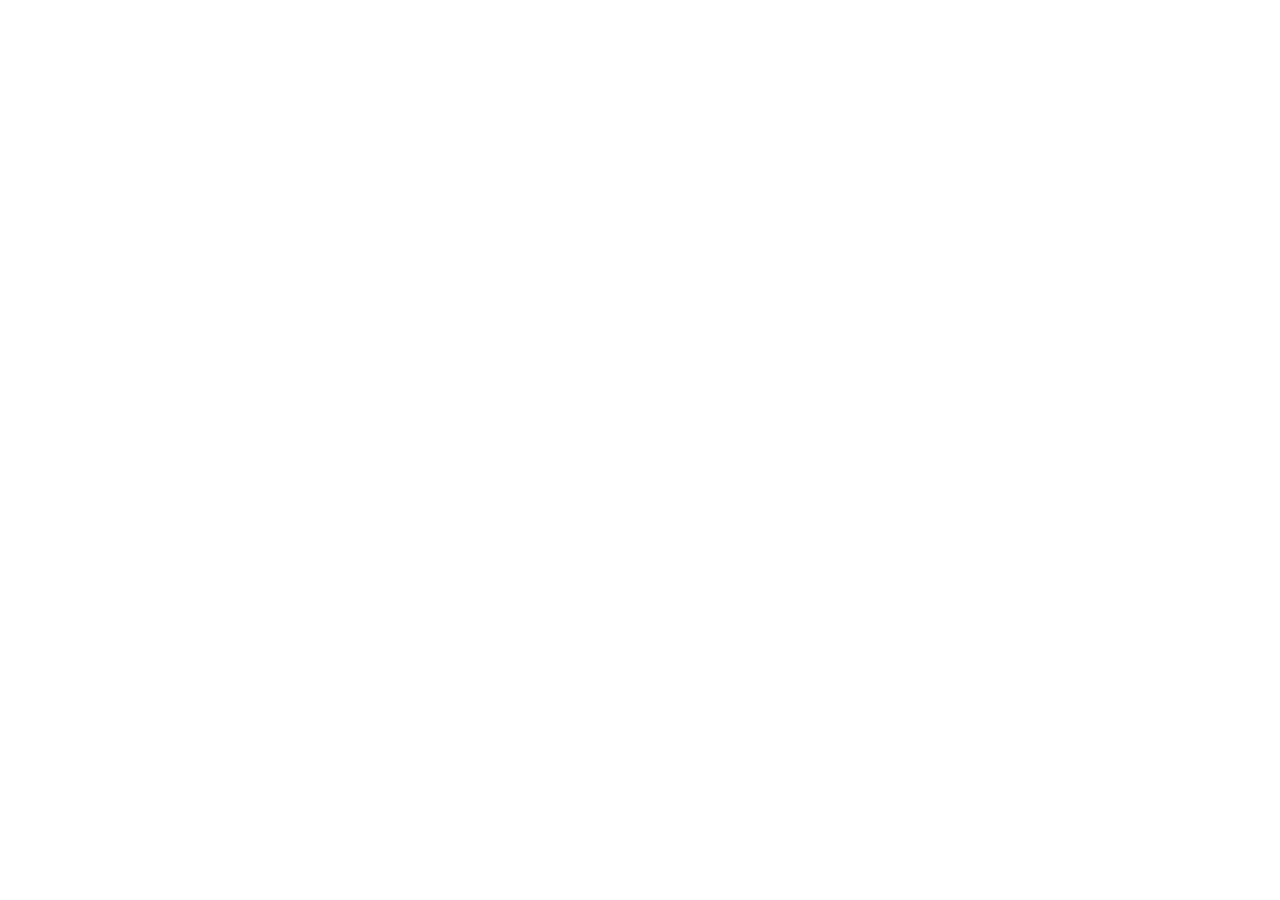
==== commit 42f5ec61: "Add files via upload" ====
--- a/index.html
+++ b/index.html
@@ -3,7 +3,7 @@
   <head>
     <meta charset="UTF-8" />
     <meta name="viewport" content="width=device-width, initial-scale=1.0" />
-    <link rel="icon" type="image/jpg" href="/hemal_avatar.png.jpg" />
+    <link rel="icon" type="image/svg+xml" href="/favicon.svg" />
     <title>Hemal Farouqe | Full-Stack Software Engineer & Web Designer</title>
     <meta name="description" content="Portfolio of Hemal Farouqe — CSE Undergraduate (4th Year, 1st Semester) at UAP. Full-stack software engineer specializing in React, TypeScript, Node.js, Python/Django & interactive web design." />
     <link rel="canonical" href="https://hemal0651.me/" />
@@ -13,7 +13,7 @@
     <meta property="og:title" content="Hemal Farouqe | Full-Stack Software Engineer & Web Designer" />
     <meta property="og:description" content="Portfolio of Hemal Farouqe — CSE 4th Year, 1st Sem @ UAP. Building high-performance web systems, full-stack applications & web design concepts." />
     <meta property="og:url" content="https://hemal0651.me/" />
-    <meta property="og:image" content="https://hemal0651.me/hemal_avatar.png.jpg" />
+    <meta property="og:image" content="https://hemal0651.me/logo.svg" />
 
     <!-- Twitter Card -->
     <meta name="twitter:card" content="summary_large_image" />
@@ -21,17 +21,16 @@
     <meta name="twitter:creator" content="@hemal0651" />
     <meta name="twitter:title" content="Hemal Farouqe | Full-Stack Software Engineer & Web Designer" />
     <meta name="twitter:description" content="Portfolio of Hemal Farouqe — CSE 4th Year, 1st Sem @ UAP. Full-stack developer & web design concept creator." />
-    <meta name="twitter:image" content="https://hemal0651.me/hemal_avatar.png.jpg" />
+    <meta name="twitter:image" content="https://hemal0651.me/logo.svg" />
 
     <!-- Premium Google Fonts -->
     <link rel="preconnect" href="https://fonts.googleapis.com">
     <link rel="preconnect" href="https://fonts.gstatic.com" crossorigin>
     <link href="https://fonts.googleapis.com/css2?family=Outfit:wght@300;400;500;600;700;800&family=JetBrains+Mono:wght@400;500;600&family=Plus+Jakarta+Sans:wght@300;400;500;600;700;800&family=Inter:wght@300;400;500;600&display=swap" rel="stylesheet">
-    <script type="module" crossorigin src="/assets/index-C1x6nzwz.js"></script>
-    <link rel="stylesheet" crossorigin href="/assets/index-CQK38EgL.css">
   </head>
   <body class="bg-[#f8fafc] dark:bg-[#030303] text-slate-900 dark:text-slate-100 selection:bg-orange-500 selection:text-white antialiased">
     <div id="root"></div>
+    <script type="module" src="/src/main.tsx"></script>
   </body>
 </html>
 
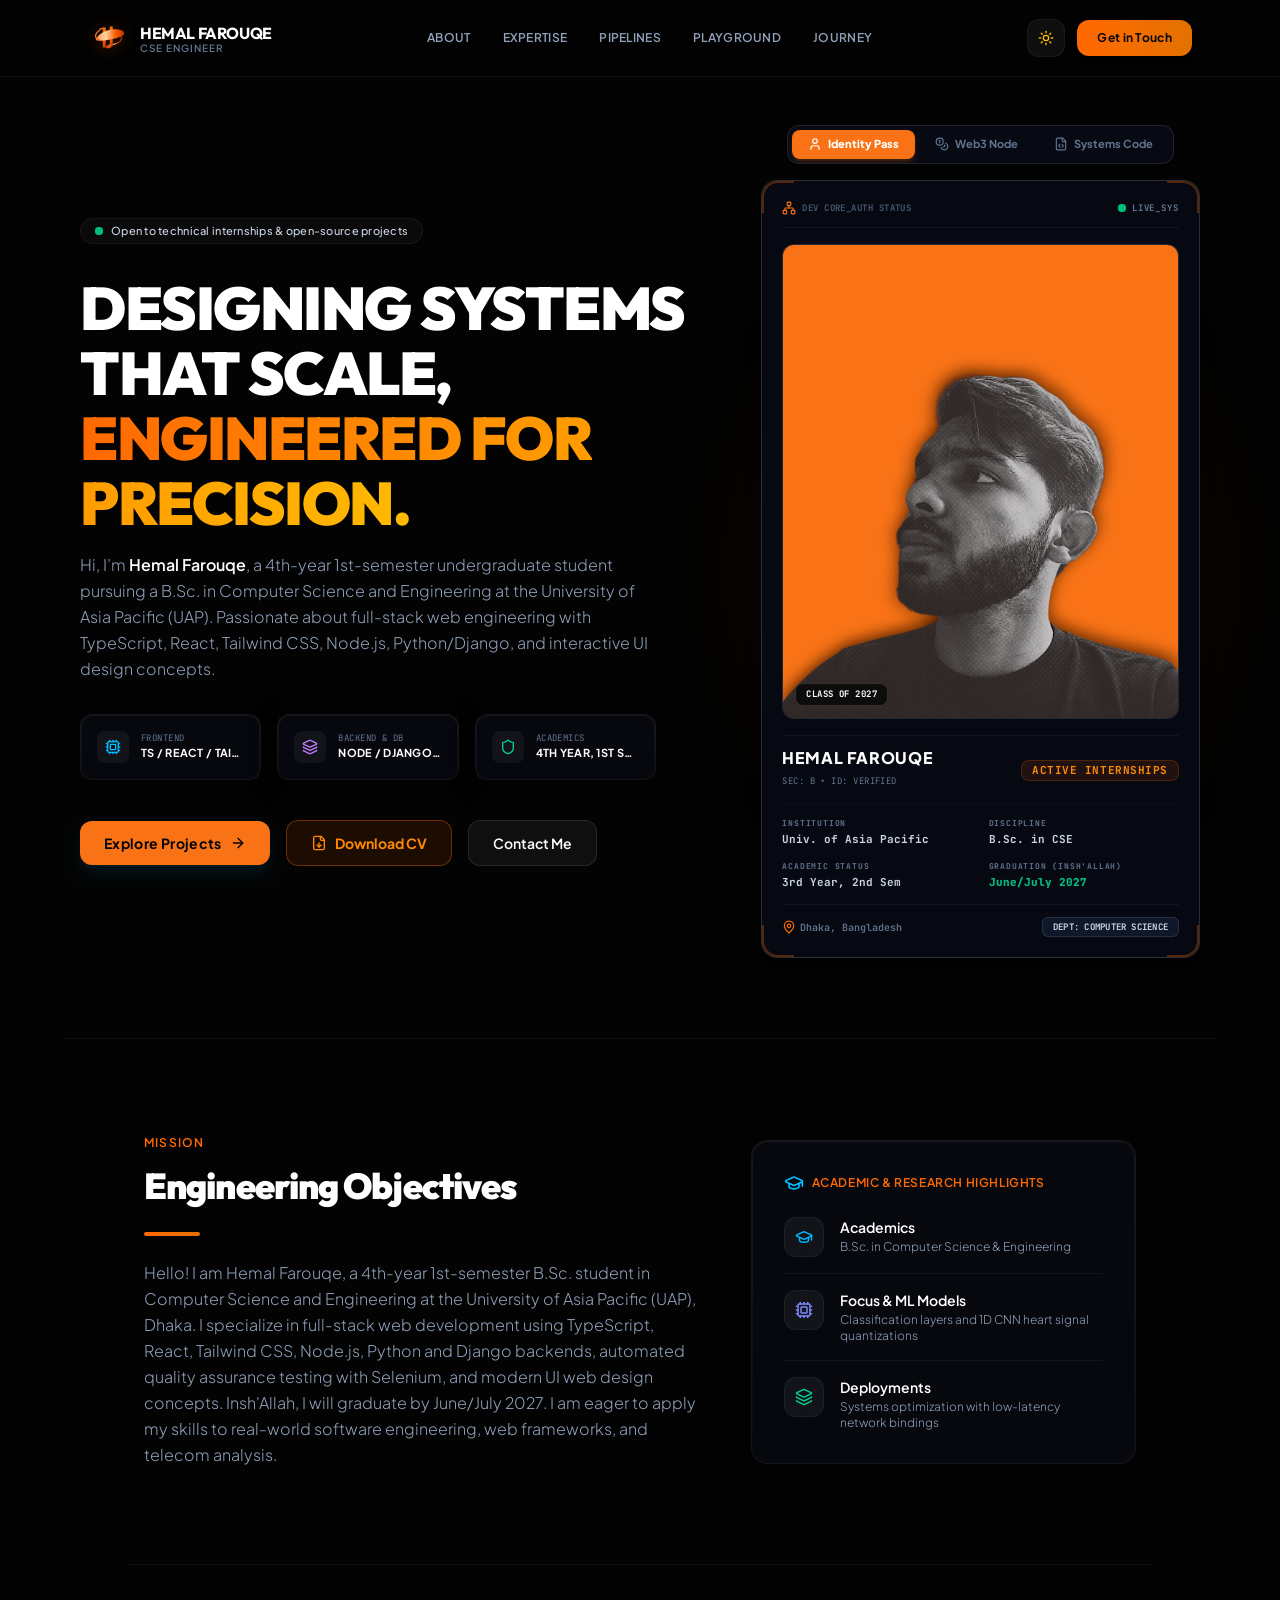
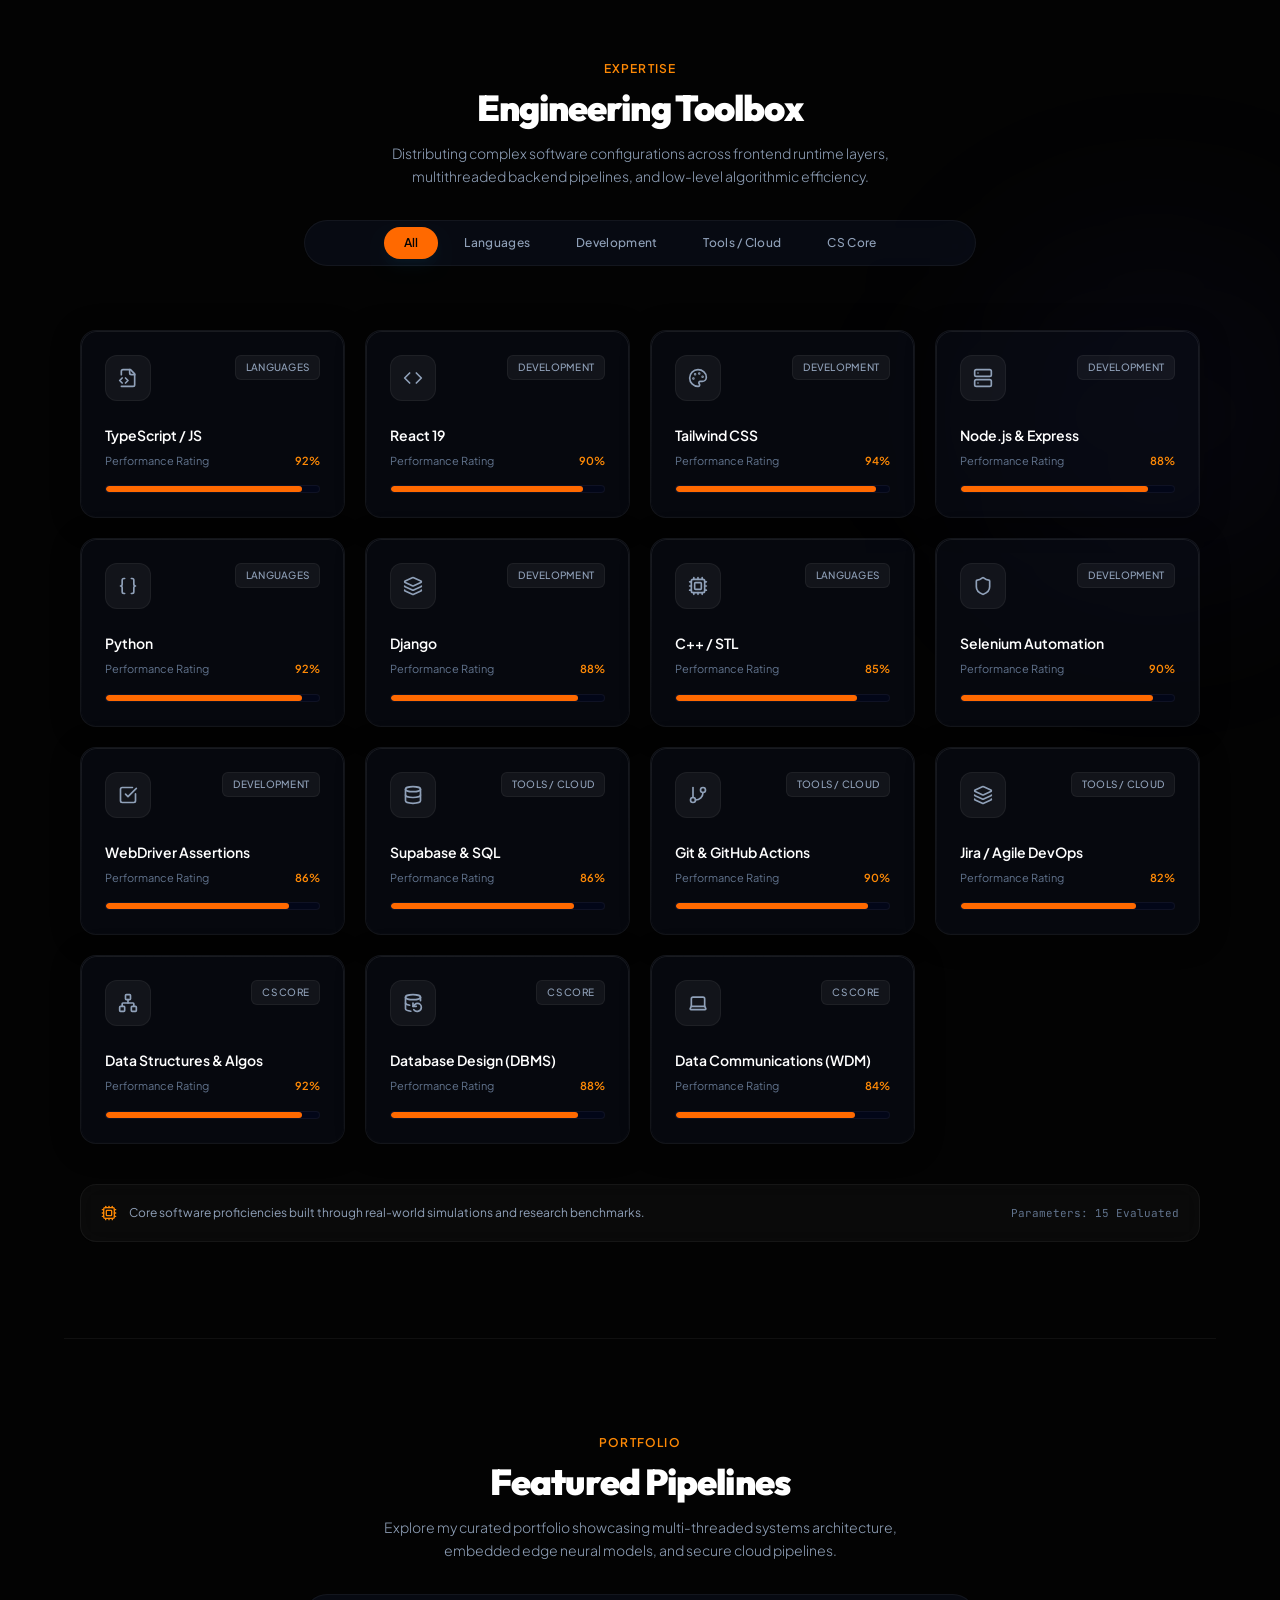
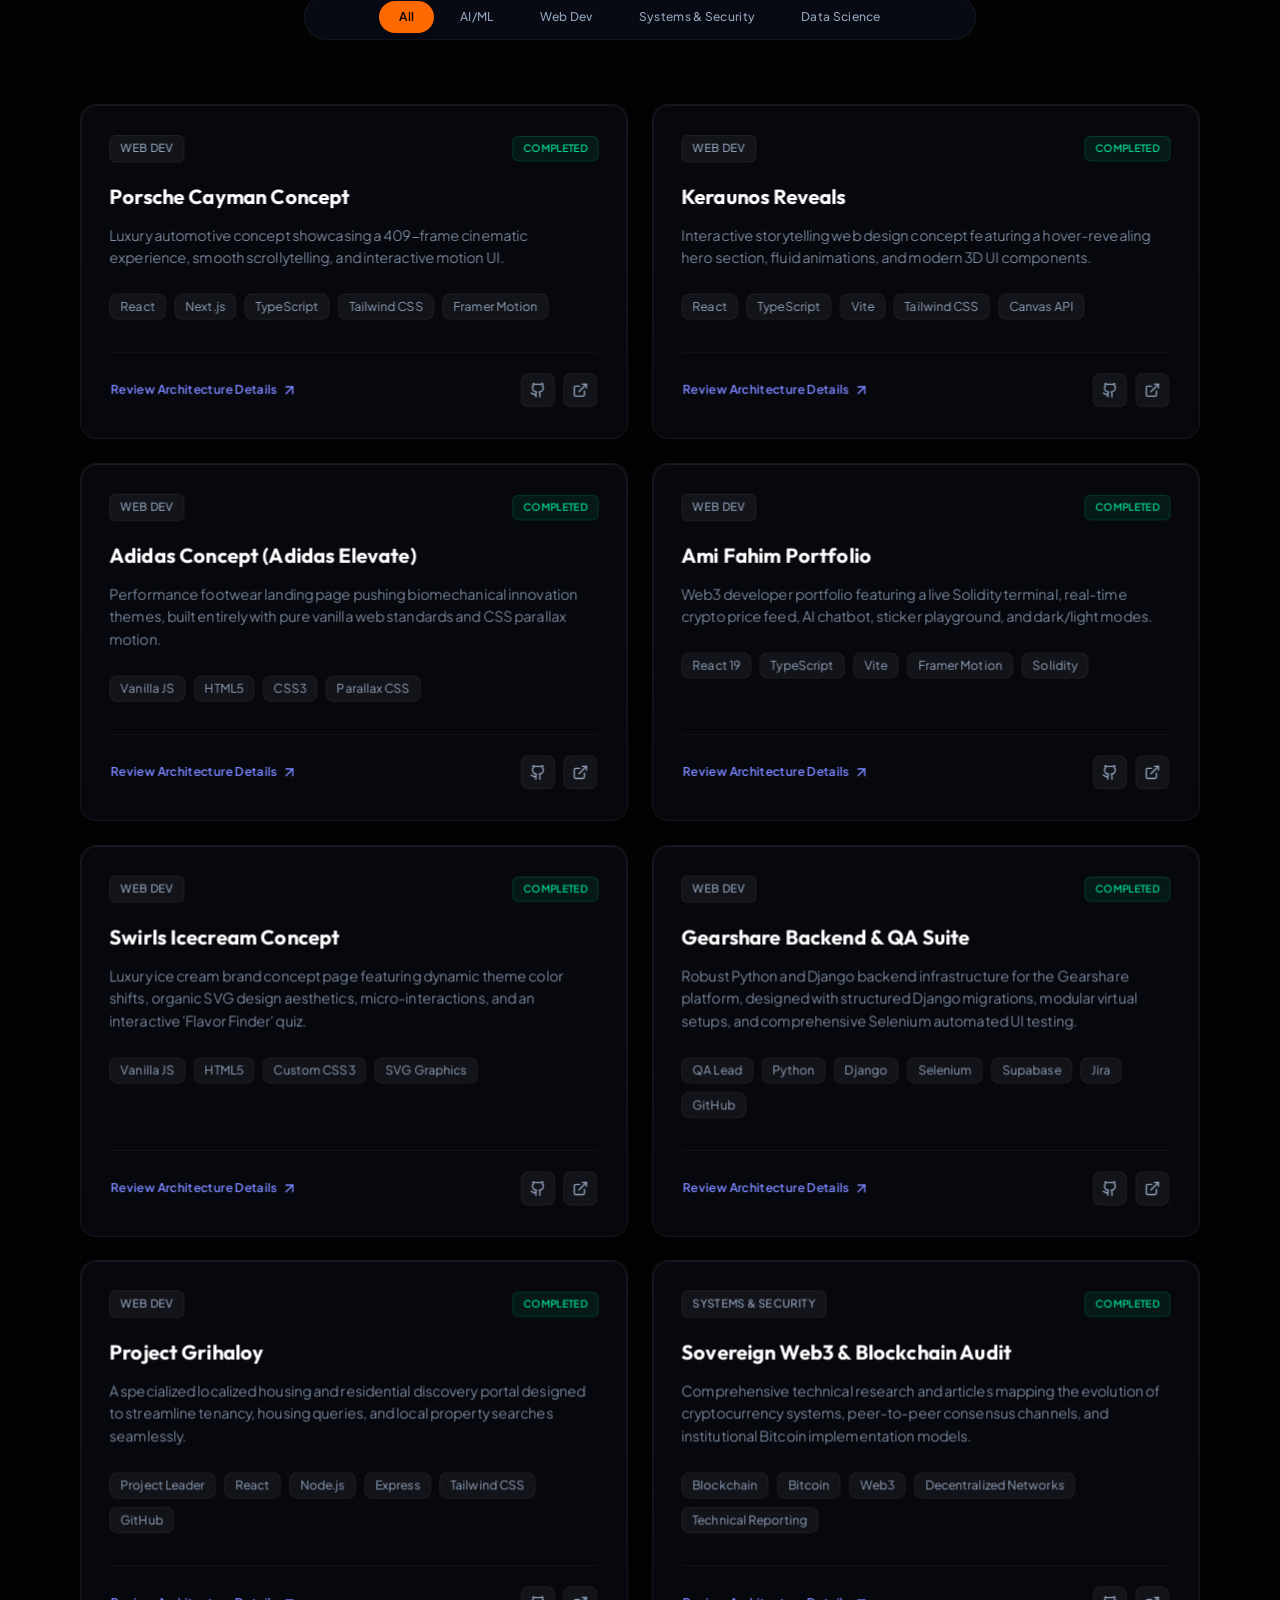
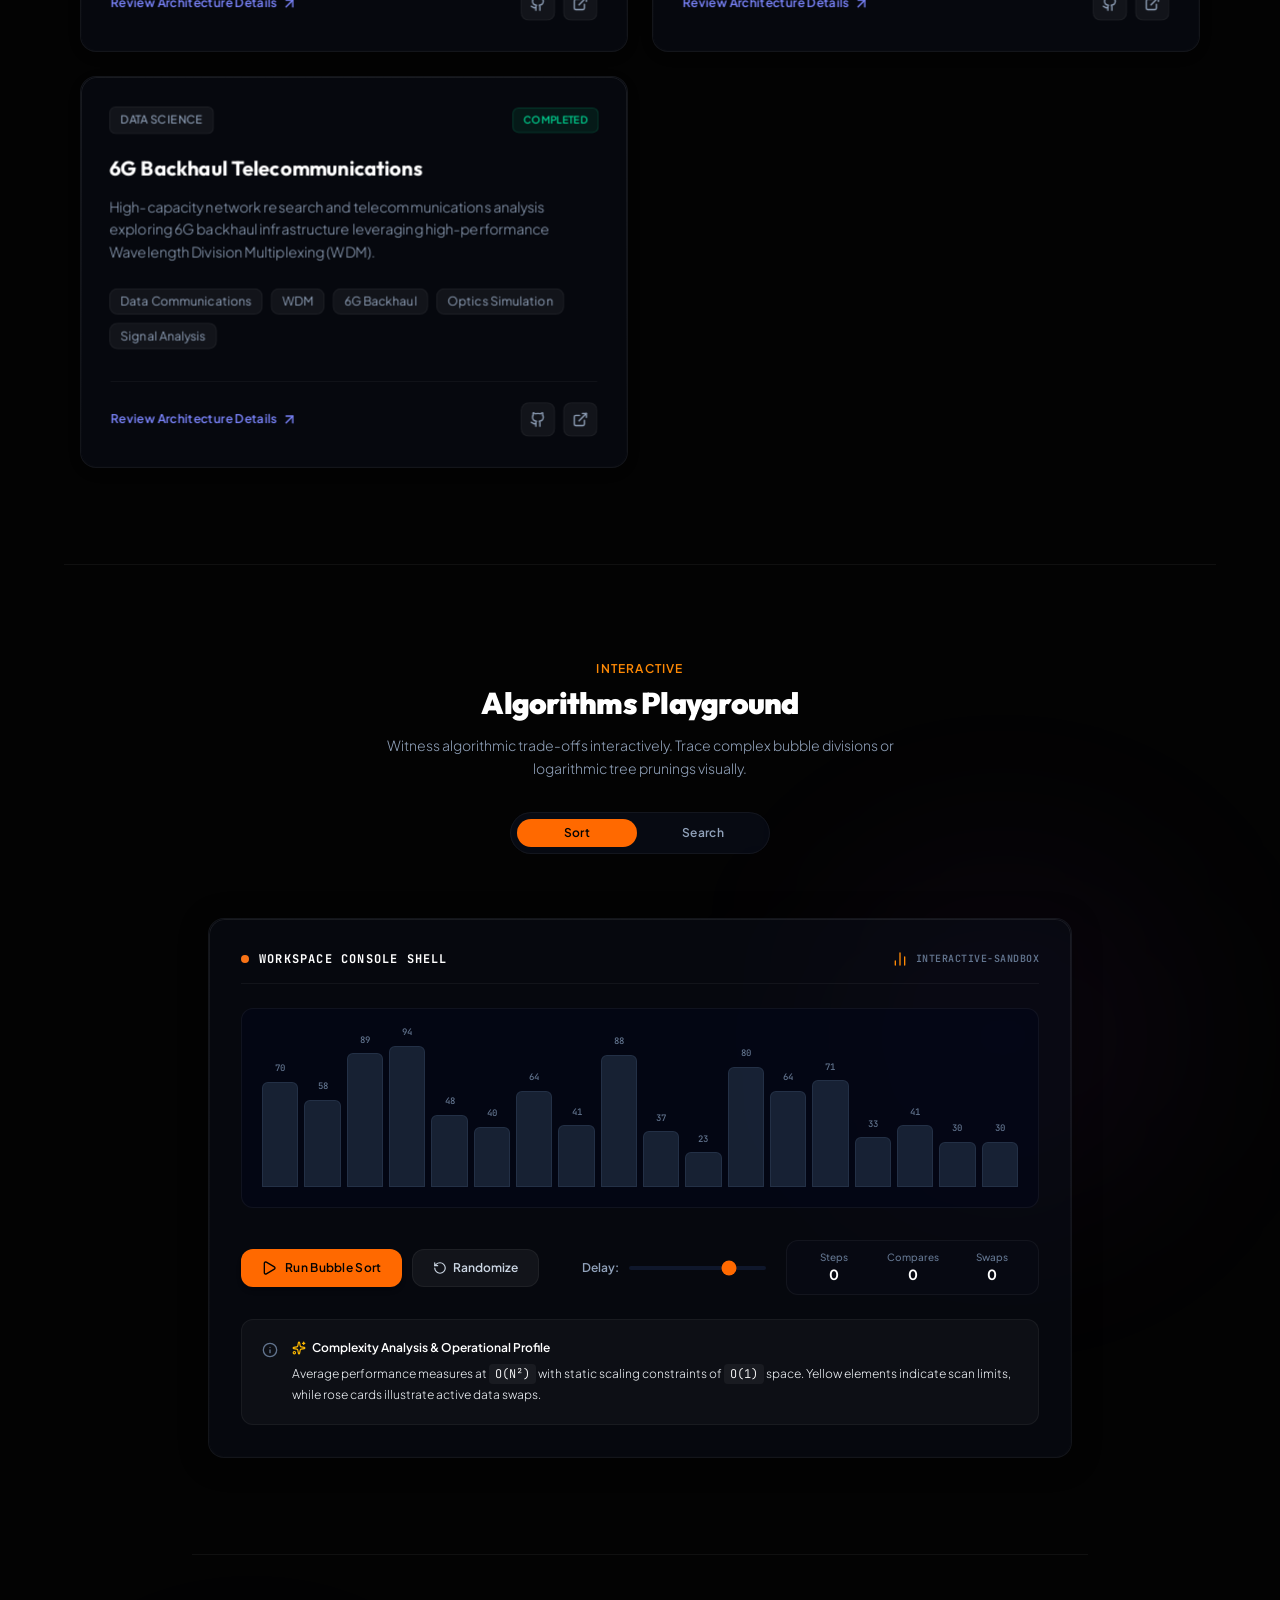
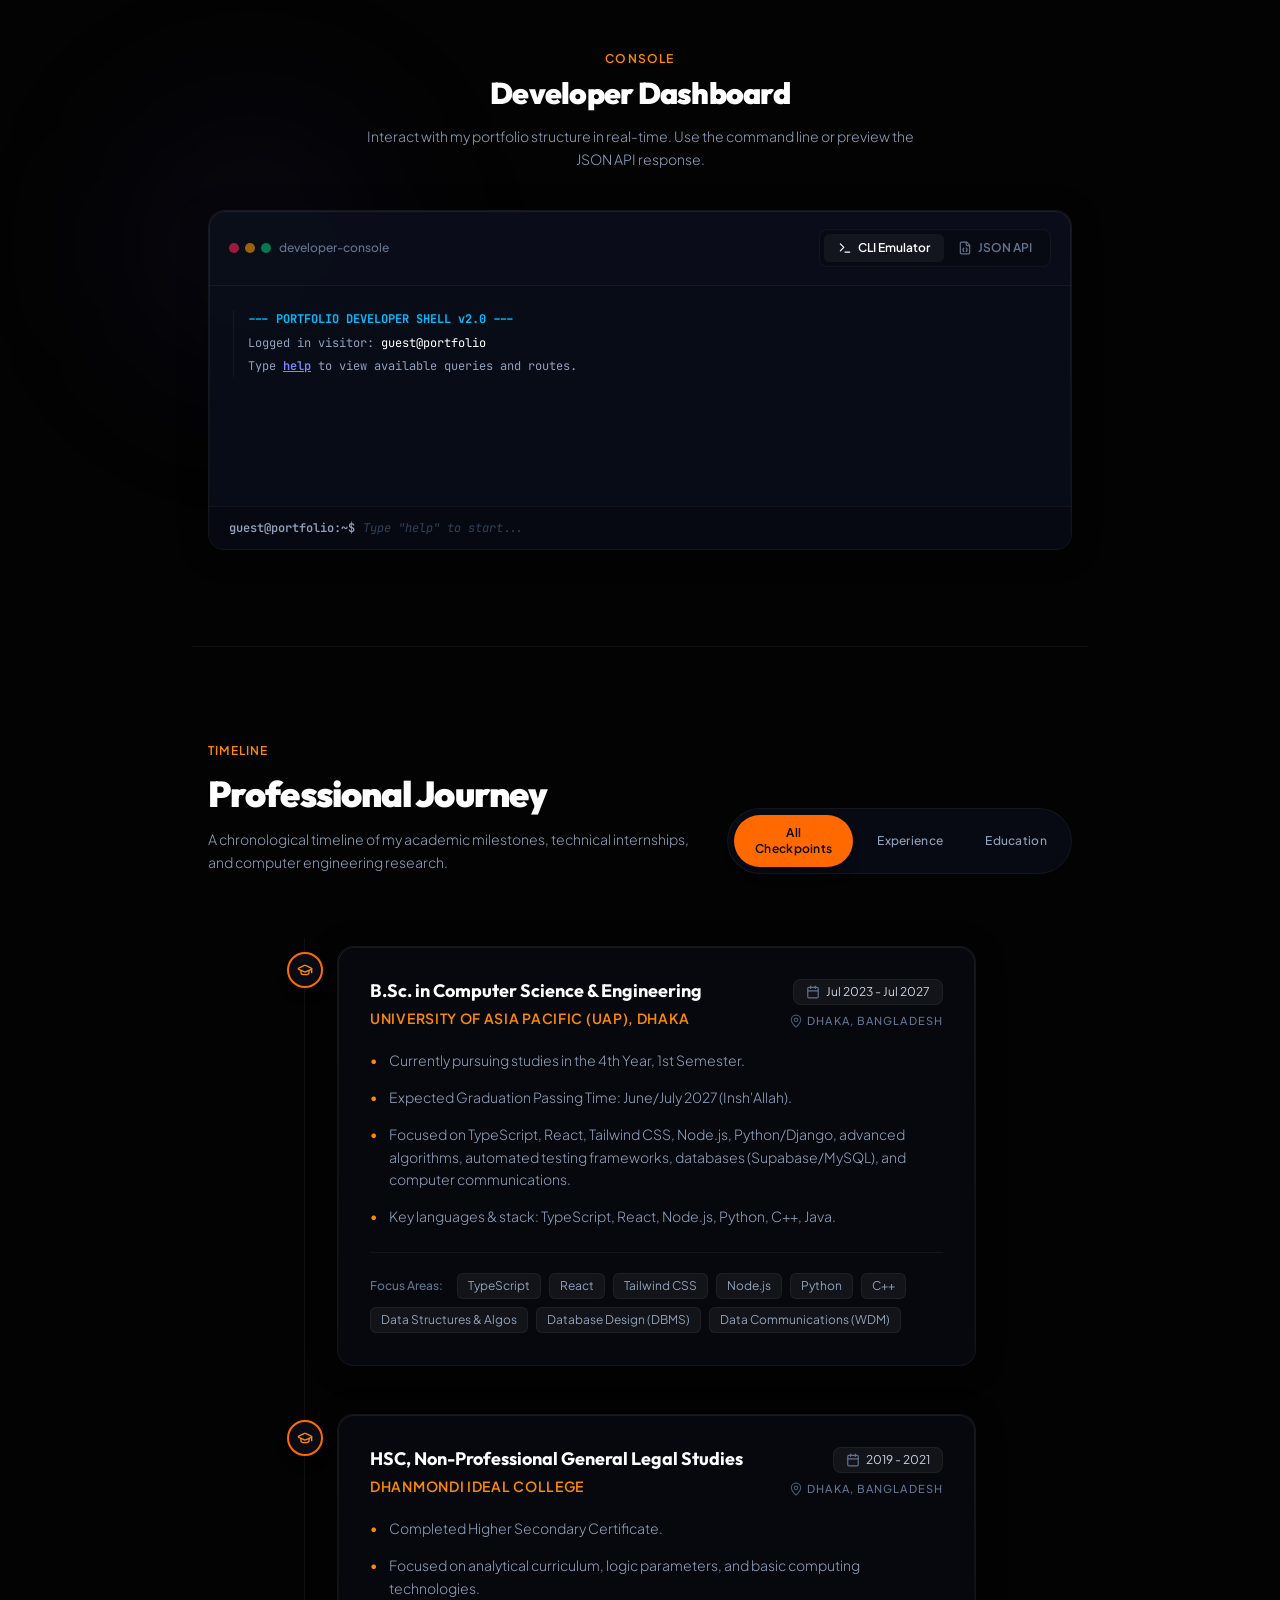
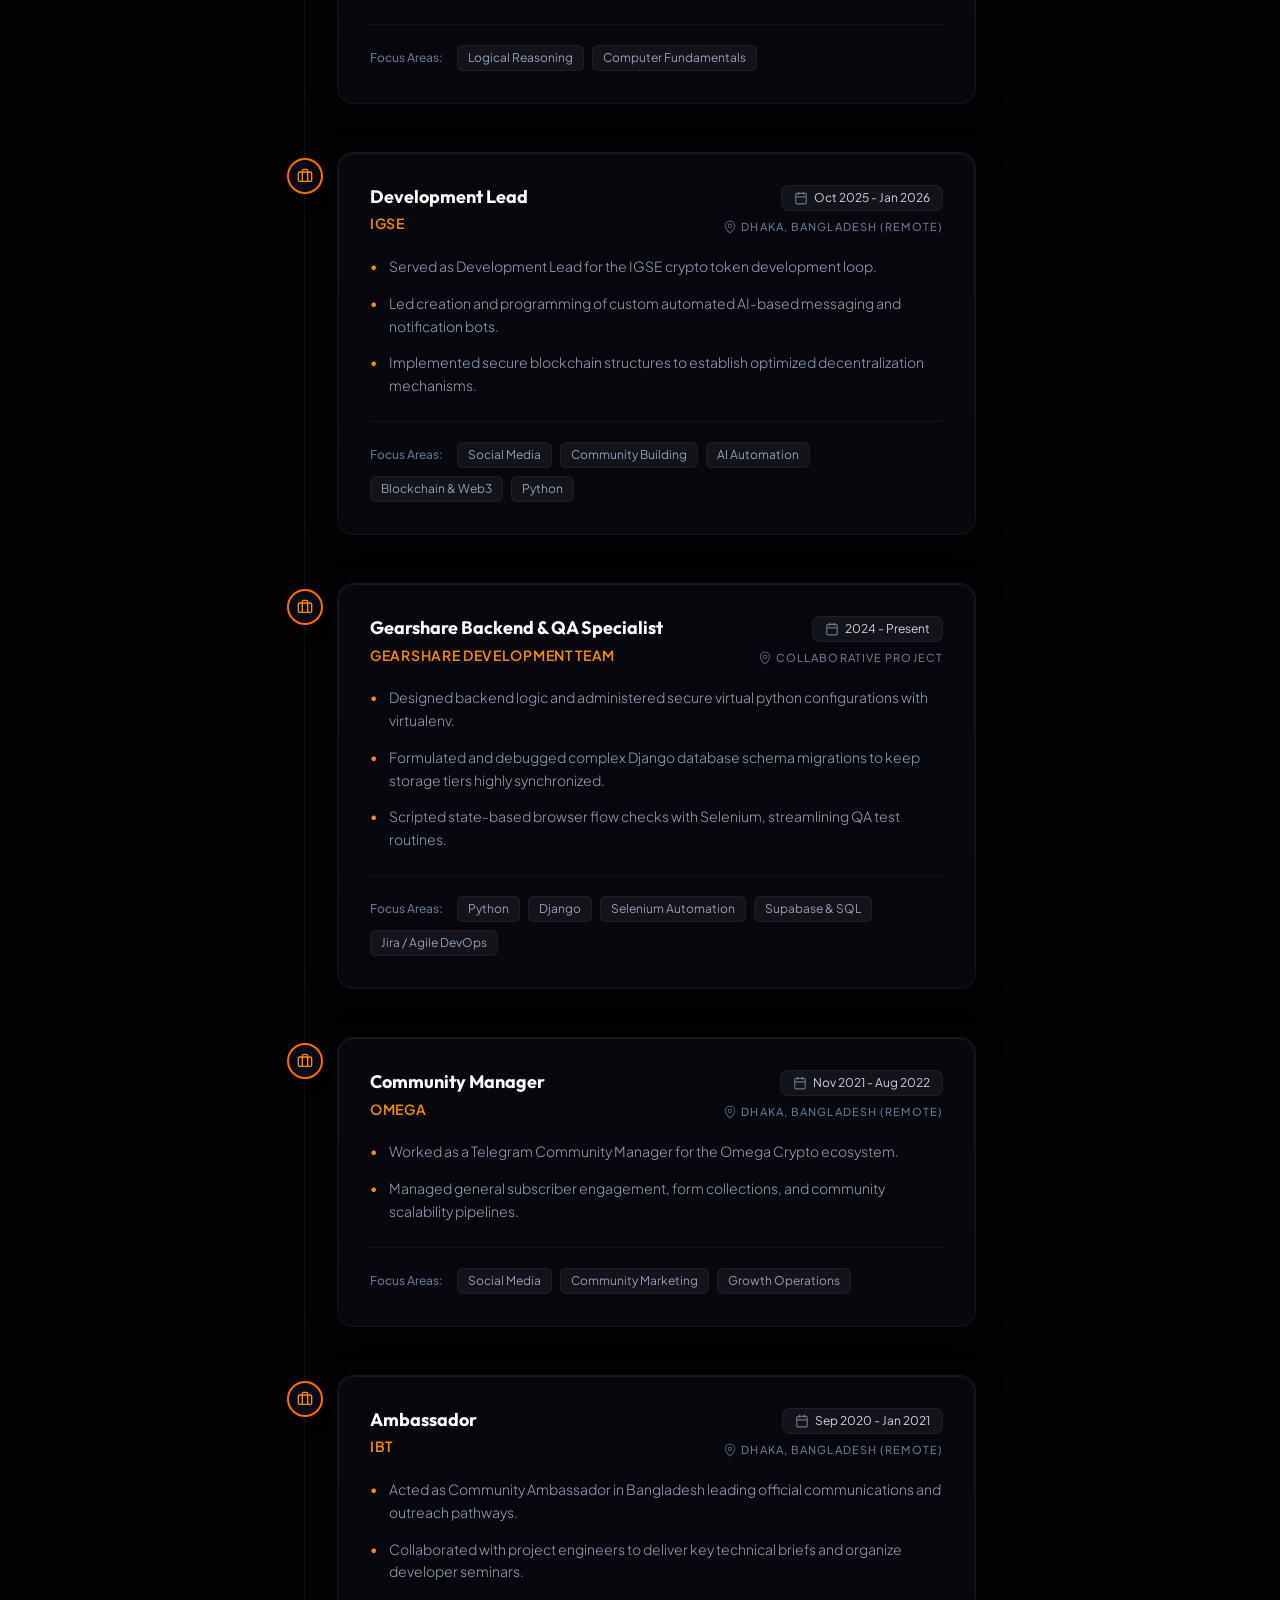
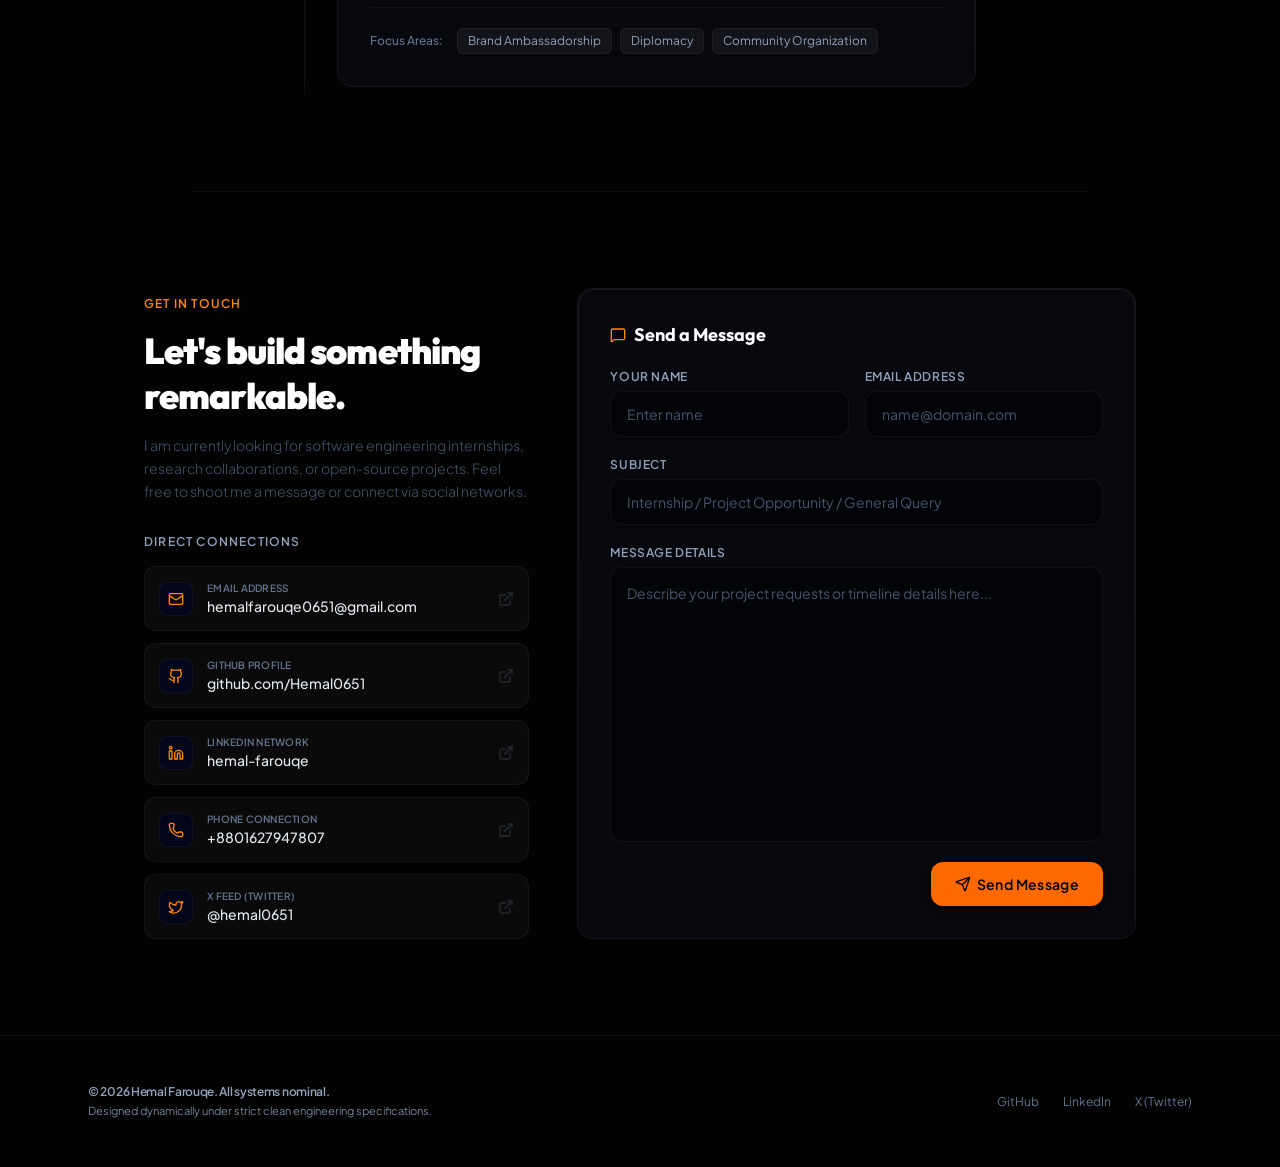
==== commit 12efc16f: "deploy: 42f5ec61f005ebc0d345c9c22c1b7e21cbe9b0bb" ====
--- a/index.html
+++ b/index.html
@@ -27,10 +27,11 @@
     <link rel="preconnect" href="https://fonts.googleapis.com">
     <link rel="preconnect" href="https://fonts.gstatic.com" crossorigin>
     <link href="https://fonts.googleapis.com/css2?family=Outfit:wght@300;400;500;600;700;800&family=JetBrains+Mono:wght@400;500;600&family=Plus+Jakarta+Sans:wght@300;400;500;600;700;800&family=Inter:wght@300;400;500;600&display=swap" rel="stylesheet">
+    <script type="module" crossorigin src="/assets/index-C1x6nzwz.js"></script>
+    <link rel="stylesheet" crossorigin href="/assets/index-CQK38EgL.css">
   </head>
   <body class="bg-[#f8fafc] dark:bg-[#030303] text-slate-900 dark:text-slate-100 selection:bg-orange-500 selection:text-white antialiased">
     <div id="root"></div>
-    <script type="module" src="/src/main.tsx"></script>
   </body>
 </html>
 
--- a/assets/index-CQK38EgL.css
+++ b/assets/index-CQK38EgL.css
@@ -0,0 +1 @@
+@import"https://fonts.googleapis.com/css2?family=Plus+Jakarta+Sans:wght@300;400;500;600;700;800&family=Outfit:wght@300;400;500;600;700;800;900&family=JetBrains+Mono:wght@400;500;600&display=swap";/*! tailwindcss v4.3.1 | MIT License | https://tailwindcss.com */@layer properties{@supports (((-webkit-hyphens:none)) and (not (margin-trim:inline))) or ((-moz-orient:inline) and (not (color:rgb(from red r g b)))){*,:before,:after,::backdrop{--tw-translate-x:0;--tw-translate-y:0;--tw-translate-z:0;--tw-scale-x:1;--tw-scale-y:1;--tw-scale-z:1;--tw-rotate-x:initial;--tw-rotate-y:initial;--tw-rotate-z:initial;--tw-skew-x:initial;--tw-skew-y:initial;--tw-space-y-reverse:0;--tw-space-x-reverse:0;--tw-border-style:solid;--tw-gradient-position:initial;--tw-gradient-from:#0000;--tw-gradient-via:#0000;--tw-gradient-to:#0000;--tw-gradient-stops:initial;--tw-gradient-via-stops:initial;--tw-gradient-from-position:0%;--tw-gradient-via-position:50%;--tw-gradient-to-position:100%;--tw-leading:initial;--tw-font-weight:initial;--tw-tracking:initial;--tw-shadow:0 0 #0000;--tw-shadow-color:initial;--tw-shadow-alpha:100%;--tw-inset-shadow:0 0 #0000;--tw-inset-shadow-color:initial;--tw-inset-shadow-alpha:100%;--tw-ring-color:initial;--tw-ring-shadow:0 0 #0000;--tw-inset-ring-color:initial;--tw-inset-ring-shadow:0 0 #0000;--tw-ring-inset:initial;--tw-ring-offset-width:0px;--tw-ring-offset-color:#fff;--tw-ring-offset-shadow:0 0 #0000;--tw-blur:initial;--tw-brightness:initial;--tw-contrast:initial;--tw-grayscale:initial;--tw-hue-rotate:initial;--tw-invert:initial;--tw-opacity:initial;--tw-saturate:initial;--tw-sepia:initial;--tw-drop-shadow:initial;--tw-drop-shadow-color:initial;--tw-drop-shadow-alpha:100%;--tw-drop-shadow-size:initial;--tw-backdrop-blur:initial;--tw-backdrop-brightness:initial;--tw-backdrop-contrast:initial;--tw-backdrop-grayscale:initial;--tw-backdrop-hue-rotate:initial;--tw-backdrop-invert:initial;--tw-backdrop-opacity:initial;--tw-backdrop-saturate:initial;--tw-backdrop-sepia:initial;--tw-duration:initial;--tw-ease:initial}}}@layer theme{:root,:host{--font-sans:"Plus Jakarta Sans", "Inter", sans-serif;--font-mono:"JetBrains Mono", monospace;--color-red-600:oklch(57.7% .245 27.325);--color-orange-400:oklch(75% .183 55.934);--color-orange-500:oklch(70.5% .213 47.604);--color-orange-600:oklch(64.6% .222 41.116);--color-orange-700:oklch(55.3% .195 38.402);--color-amber-50:oklch(98.7% .022 95.277);--color-amber-200:oklch(92.4% .12 95.746);--color-amber-400:oklch(82.8% .189 84.429);--color-amber-500:oklch(76.9% .188 70.08);--color-amber-600:oklch(66.6% .179 58.318);--color-amber-700:oklch(55.5% .163 48.998);--color-emerald-50:oklch(97.9% .021 166.113);--color-emerald-200:oklch(90.5% .093 164.15);--color-emerald-300:oklch(84.5% .143 164.978);--color-emerald-400:oklch(76.5% .177 163.223);--color-emerald-500:oklch(69.6% .17 162.48);--color-emerald-600:oklch(59.6% .145 163.225);--color-emerald-700:oklch(50.8% .118 165.612);--color-teal-400:oklch(77.7% .152 181.912);--color-teal-600:oklch(60% .118 184.704);--color-cyan-400:oklch(78.9% .154 211.53);--color-sky-50:oklch(97.7% .013 236.62);--color-sky-200:oklch(90.1% .058 230.902);--color-sky-300:oklch(82.8% .111 230.318);--color-sky-400:oklch(74.6% .16 232.661);--color-sky-500:oklch(68.5% .169 237.323);--color-sky-600:oklch(58.8% .158 241.966);--color-sky-700:oklch(50% .134 242.749);--color-blue-600:oklch(54.6% .245 262.881);--color-indigo-300:oklch(78.5% .115 274.713);--color-indigo-400:oklch(67.3% .182 276.935);--color-indigo-500:oklch(58.5% .233 277.117);--color-indigo-600:oklch(51.1% .262 276.966);--color-indigo-700:oklch(45.7% .24 277.023);--color-indigo-800:oklch(39.8% .195 277.366);--color-violet-400:oklch(70.2% .183 293.541);--color-purple-400:oklch(71.4% .203 305.504);--color-purple-500:oklch(62.7% .265 303.9);--color-purple-600:oklch(55.8% .288 302.321);--color-pink-50:oklch(97.1% .014 343.198);--color-pink-200:oklch(89.9% .061 343.231);--color-pink-400:oklch(71.8% .202 349.761);--color-pink-500:oklch(65.6% .241 354.308);--color-pink-600:oklch(59.2% .249 .584);--color-pink-700:oklch(52.5% .223 3.958);--color-rose-400:oklch(71.2% .194 13.428);--color-rose-500:oklch(64.5% .246 16.439);--color-rose-600:oklch(58.6% .253 17.585);--color-rose-700:oklch(51.4% .222 16.935);--color-slate-50:oklch(98.4% .003 247.858);--color-slate-100:oklch(96.8% .007 247.896);--color-slate-200:oklch(92.9% .013 255.508);--color-slate-300:oklch(86.9% .022 252.894);--color-slate-400:oklch(70.4% .04 256.788);--color-slate-500:oklch(55.4% .046 257.417);--color-slate-600:oklch(44.6% .043 257.281);--color-slate-700:oklch(37.2% .044 257.287);--color-slate-800:oklch(27.9% .041 260.031);--color-slate-900:oklch(20.8% .042 265.755);--color-slate-950:oklch(12.9% .042 264.695);--color-black:#000;--color-white:#fff;--spacing:.25rem;--container-md:28rem;--container-lg:32rem;--container-xl:36rem;--container-2xl:42rem;--container-4xl:56rem;--container-5xl:64rem;--container-6xl:72rem;--text-xs:.75rem;--text-xs--line-height:calc(1 / .75);--text-sm:.875rem;--text-sm--line-height:calc(1.25 / .875);--text-base:1rem;--text-base--line-height: 1.5 ;--text-lg:1.125rem;--text-lg--line-height:calc(1.75 / 1.125);--text-xl:1.25rem;--text-xl--line-height:calc(1.75 / 1.25);--text-2xl:1.5rem;--text-2xl--line-height:calc(2 / 1.5);--text-3xl:1.875rem;--text-3xl--line-height: 1.2 ;--text-4xl:2.25rem;--text-4xl--line-height:calc(2.5 / 2.25);--text-5xl:3rem;--text-5xl--line-height:1;--text-6xl:3.75rem;--text-6xl--line-height:1;--font-weight-light:300;--font-weight-normal:400;--font-weight-medium:500;--font-weight-semibold:600;--font-weight-bold:700;--font-weight-extrabold:800;--font-weight-black:900;--tracking-tight:-.025em;--tracking-wide:.025em;--tracking-wider:.05em;--tracking-widest:.1em;--leading-tight:1.25;--leading-snug:1.375;--leading-normal:1.5;--leading-relaxed:1.625;--radius-md:.375rem;--radius-lg:.5rem;--radius-xl:.75rem;--radius-2xl:1rem;--ease-out:cubic-bezier(0, 0, .2, 1);--animate-ping:ping 1s cubic-bezier(0, 0, .2, 1) infinite;--animate-pulse:pulse 2s cubic-bezier(.4, 0, .6, 1) infinite;--blur-md:12px;--default-transition-duration:.15s;--default-transition-timing-function:cubic-bezier(.4, 0, .2, 1);--default-font-family:var(--font-sans);--default-mono-font-family:var(--font-mono);--font-display:"Outfit", sans-serif}}@layer base{*,:after,:before,::backdrop{box-sizing:border-box;border:0 solid;margin:0;padding:0}::file-selector-button{box-sizing:border-box;border:0 solid;margin:0;padding:0}html,:host{-webkit-text-size-adjust:100%;-moz-tab-size:4;tab-size:4;line-height:1.5;font-family:var(--default-font-family,ui-sans-serif, system-ui, sans-serif, "Apple Color Emoji", "Segoe UI Emoji", "Segoe UI Symbol", "Noto Color Emoji");font-feature-settings:var(--default-font-feature-settings,normal);font-variation-settings:var(--default-font-variation-settings,normal);-webkit-tap-highlight-color:transparent}hr{height:0;color:inherit;border-top-width:1px}abbr:where([title]){-webkit-text-decoration:underline dotted;text-decoration:underline dotted}h1,h2,h3,h4,h5,h6{font-size:inherit;font-weight:inherit}a{color:inherit;-webkit-text-decoration:inherit;text-decoration:inherit}b,strong{font-weight:bolder}code,kbd,samp,pre{font-family:var(--default-mono-font-family,ui-monospace, SFMono-Regular, Menlo, Monaco, Consolas, "Liberation Mono", "Courier New", monospace);font-feature-settings:var(--default-mono-font-feature-settings,normal);font-variation-settings:var(--default-mono-font-variation-settings,normal);font-size:1em}small{font-size:80%}sub,sup{vertical-align:baseline;font-size:75%;line-height:0;position:relative}sub{bottom:-.25em}sup{top:-.5em}table{text-indent:0;border-color:inherit;border-collapse:collapse}:-moz-focusring{outline:auto}progress{vertical-align:baseline}summary{display:list-item}ol,ul,menu{list-style:none}img,svg,video,canvas,audio,iframe,embed,object{vertical-align:middle;display:block}img,video{max-width:100%;height:auto}button,input,select,optgroup,textarea{font:inherit;font-feature-settings:inherit;font-variation-settings:inherit;letter-spacing:inherit;color:inherit;opacity:1;background-color:#0000;border-radius:0}::file-selector-button{font:inherit;font-feature-settings:inherit;font-variation-settings:inherit;letter-spacing:inherit;color:inherit;opacity:1;background-color:#0000;border-radius:0}:where(select:is([multiple],[size])) optgroup{font-weight:bolder}:where(select:is([multiple],[size])) optgroup option{padding-inline-start:20px}::file-selector-button{margin-inline-end:4px}::placeholder{opacity:1}@supports (not ((-webkit-appearance:-apple-pay-button))) or (contain-intrinsic-size:1px){::placeholder{color:currentColor}@supports (color:color-mix(in lab,red,red)){::placeholder{color:color-mix(in oklab,currentcolor 50%,transparent)}}}textarea{resize:vertical}::-webkit-search-decoration{-webkit-appearance:none}::-webkit-date-and-time-value{min-height:1lh;text-align:inherit}::-webkit-datetime-edit{display:inline-flex}::-webkit-datetime-edit-fields-wrapper{padding:0}::-webkit-datetime-edit{padding-block:0}::-webkit-datetime-edit-year-field{padding-block:0}::-webkit-datetime-edit-month-field{padding-block:0}::-webkit-datetime-edit-day-field{padding-block:0}::-webkit-datetime-edit-hour-field{padding-block:0}::-webkit-datetime-edit-minute-field{padding-block:0}::-webkit-datetime-edit-second-field{padding-block:0}::-webkit-datetime-edit-millisecond-field{padding-block:0}::-webkit-datetime-edit-meridiem-field{padding-block:0}::-webkit-calendar-picker-indicator{line-height:1}:-moz-ui-invalid{box-shadow:none}button,input:where([type=button],[type=reset],[type=submit]){-webkit-appearance:button;-moz-appearance:button;appearance:button}::file-selector-button{-webkit-appearance:button;-moz-appearance:button;appearance:button}::-webkit-inner-spin-button{height:auto}::-webkit-outer-spin-button{height:auto}[hidden]:where(:not([hidden=until-found])){display:none!important}}@layer components;@layer utilities{.pointer-events-none{pointer-events:none}.absolute{position:absolute}.fixed{position:fixed}.relative{position:relative}.static{position:static}.sticky{position:sticky}.inset-0{top:0;right:0;bottom:0;left:0}.top-0{top:0}.top-1\.5{top:calc(var(--spacing) * 1.5)}.top-1\/2{top:50%}.top-3\.5{top:calc(var(--spacing) * 3.5)}.top-4{top:calc(var(--spacing) * 4)}.top-\[20\%\]{top:20%}.top-\[30\%\]{top:30%}.right-0{right:0}.right-4{right:calc(var(--spacing) * 4)}.right-6{right:calc(var(--spacing) * 6)}.right-\[-10\%\]{right:-10%}.bottom-0{bottom:0}.bottom-3{bottom:calc(var(--spacing) * 3)}.bottom-6{bottom:calc(var(--spacing) * 6)}.bottom-\[-18px\]{bottom:-18px}.left-0{left:0}.left-1\/2{left:50%}.left-3{left:calc(var(--spacing) * 3)}.left-\[-10\%\]{left:-10%}.left-\[-50px\]{left:-50px}.z-0{z-index:0}.z-10{z-index:10}.z-20{z-index:20}.z-40{z-index:40}.z-45{z-index:45}.z-50{z-index:50}.z-\[9999\]{z-index:9999}.container{width:100%}@media(min-width:40rem){.container{max-width:40rem}}@media(min-width:48rem){.container{max-width:48rem}}@media(min-width:64rem){.container{max-width:64rem}}@media(min-width:80rem){.container{max-width:80rem}}@media(min-width:96rem){.container{max-width:96rem}}.mx-auto{margin-inline:auto}.-mt-1{margin-top:calc(var(--spacing) * -1)}.-mt-3{margin-top:calc(var(--spacing) * -3)}.-mt-4{margin-top:calc(var(--spacing) * -4)}.-mt-6{margin-top:calc(var(--spacing) * -6)}.-mt-\[3px\]{margin-top:-3px}.mt-0\.5{margin-top:calc(var(--spacing) * .5)}.mt-1{margin-top:var(--spacing)}.mt-2{margin-top:calc(var(--spacing) * 2)}.mt-3{margin-top:calc(var(--spacing) * 3)}.mt-4{margin-top:calc(var(--spacing) * 4)}.mt-6{margin-top:calc(var(--spacing) * 6)}.mt-8{margin-top:calc(var(--spacing) * 8)}.mt-10{margin-top:calc(var(--spacing) * 10)}.mt-\[4\.5px\]{margin-top:4.5px}.mt-auto{margin-top:auto}.mr-1\.5{margin-right:calc(var(--spacing) * 1.5)}.mr-2{margin-right:calc(var(--spacing) * 2)}.mr-3{margin-right:calc(var(--spacing) * 3)}.mb-1{margin-bottom:var(--spacing)}.mb-1\.5{margin-bottom:calc(var(--spacing) * 1.5)}.mb-2{margin-bottom:calc(var(--spacing) * 2)}.mb-3{margin-bottom:calc(var(--spacing) * 3)}.mb-4{margin-bottom:calc(var(--spacing) * 4)}.mb-5{margin-bottom:calc(var(--spacing) * 5)}.mb-6{margin-bottom:calc(var(--spacing) * 6)}.mb-8{margin-bottom:calc(var(--spacing) * 8)}.mb-10{margin-bottom:calc(var(--spacing) * 10)}.mb-16{margin-bottom:calc(var(--spacing) * 16)}.-ml-3{margin-left:calc(var(--spacing) * -3)}.-ml-4{margin-left:calc(var(--spacing) * -4)}.-ml-6{margin-left:calc(var(--spacing) * -6)}.-ml-\[3px\]{margin-left:-3px}.ml-6{margin-left:calc(var(--spacing) * 6)}.block{display:block}.contents{display:contents}.flex{display:flex}.grid{display:grid}.hidden{display:none}.inline{display:inline}.inline-flex{display:inline-flex}.aspect-\[4\/4\.8\]{aspect-ratio:4/4.8}.h-0\.5{height:calc(var(--spacing) * .5)}.h-1{height:var(--spacing)}.h-1\.5{height:calc(var(--spacing) * 1.5)}.h-2{height:calc(var(--spacing) * 2)}.h-2\.5{height:calc(var(--spacing) * 2.5)}.h-3{height:calc(var(--spacing) * 3)}.h-3\.5{height:calc(var(--spacing) * 3.5)}.h-4{height:calc(var(--spacing) * 4)}.h-4\.5{height:calc(var(--spacing) * 4.5)}.h-5{height:calc(var(--spacing) * 5)}.h-6{height:calc(var(--spacing) * 6)}.h-8{height:calc(var(--spacing) * 8)}.h-9{height:calc(var(--spacing) * 9)}.h-10{height:calc(var(--spacing) * 10)}.h-12{height:calc(var(--spacing) * 12)}.h-20{height:calc(var(--spacing) * 20)}.h-28{height:calc(var(--spacing) * 28)}.h-\[200px\]{height:200px}.h-\[300px\]{height:300px}.h-\[328px\]{height:328px}.h-\[340px\]{height:340px}.h-\[350px\]{height:350px}.h-full{height:100%}.max-h-\[90vh\]{max-height:90vh}.max-h-\[280px\]{max-height:280px}.min-h-\[110px\]{min-height:110px}.min-h-\[145px\]{min-height:145px}.min-h-\[160px\]{min-height:160px}.min-h-\[220px\]{min-height:220px}.min-h-\[520px\]{min-height:520px}.min-h-screen{min-height:100vh}.w-1\.5{width:calc(var(--spacing) * 1.5)}.w-1\/2{width:50%}.w-2{width:calc(var(--spacing) * 2)}.w-2\.5{width:calc(var(--spacing) * 2.5)}.w-3{width:calc(var(--spacing) * 3)}.w-3\.5{width:calc(var(--spacing) * 3.5)}.w-4{width:calc(var(--spacing) * 4)}.w-4\.5{width:calc(var(--spacing) * 4.5)}.w-5{width:calc(var(--spacing) * 5)}.w-6{width:calc(var(--spacing) * 6)}.w-8{width:calc(var(--spacing) * 8)}.w-9{width:calc(var(--spacing) * 9)}.w-10{width:calc(var(--spacing) * 10)}.w-12{width:calc(var(--spacing) * 12)}.w-14{width:calc(var(--spacing) * 14)}.w-20{width:calc(var(--spacing) * 20)}.w-28{width:calc(var(--spacing) * 28)}.w-\[300px\]{width:300px}.w-\[350px\]{width:350px}.w-auto{width:auto}.w-fit{width:fit-content}.w-full{width:100%}.max-w-2xl{max-width:var(--container-2xl)}.max-w-4xl{max-width:var(--container-4xl)}.max-w-5xl{max-width:var(--container-5xl)}.max-w-6xl{max-width:var(--container-6xl)}.max-w-\[260px\]{max-width:260px}.max-w-full{max-width:100%}.max-w-lg{max-width:var(--container-lg)}.max-w-md{max-width:var(--container-md)}.max-w-xl{max-width:var(--container-xl)}.min-w-0{min-width:0}.flex-1{flex:1}.flex-shrink-0,.shrink-0{flex-shrink:0}.flex-grow{flex-grow:1}.origin-left{transform-origin:0}.-translate-x-1\/2{--tw-translate-x: -50% ;translate:var(--tw-translate-x) var(--tw-translate-y)}.-translate-y-1\/2{--tw-translate-y: -50% ;translate:var(--tw-translate-x) var(--tw-translate-y)}.scale-90{--tw-scale-x:90%;--tw-scale-y:90%;--tw-scale-z:90%;scale:var(--tw-scale-x) var(--tw-scale-y)}.scale-100{--tw-scale-x:100%;--tw-scale-y:100%;--tw-scale-z:100%;scale:var(--tw-scale-x) var(--tw-scale-y)}.scale-110{--tw-scale-x:110%;--tw-scale-y:110%;--tw-scale-z:110%;scale:var(--tw-scale-x) var(--tw-scale-y)}.scale-x-0{--tw-scale-x:0%;scale:var(--tw-scale-x) var(--tw-scale-y)}.transform{transform:var(--tw-rotate-x,) var(--tw-rotate-y,) var(--tw-rotate-z,) var(--tw-skew-x,) var(--tw-skew-y,)}.animate-ping{animation:var(--animate-ping)}.animate-pulse{animation:var(--animate-pulse)}.cursor-default{cursor:default}.cursor-not-allowed{cursor:not-allowed}.cursor-pointer{cursor:pointer}.resize-none{resize:none}.appearance-none{-webkit-appearance:none;-moz-appearance:none;appearance:none}.grid-cols-1{grid-template-columns:repeat(1,minmax(0,1fr))}.grid-cols-2{grid-template-columns:repeat(2,minmax(0,1fr))}.grid-cols-3{grid-template-columns:repeat(3,minmax(0,1fr))}.flex-col{flex-direction:column}.flex-wrap{flex-wrap:wrap}.items-center{align-items:center}.items-end{align-items:flex-end}.items-start{align-items:flex-start}.justify-between{justify-content:space-between}.justify-center{justify-content:center}.justify-start{justify-content:flex-start}.gap-1{gap:var(--spacing)}.gap-1\.5{gap:calc(var(--spacing) * 1.5)}.gap-2{gap:calc(var(--spacing) * 2)}.gap-2\.5{gap:calc(var(--spacing) * 2.5)}.gap-3{gap:calc(var(--spacing) * 3)}.gap-3\.5{gap:calc(var(--spacing) * 3.5)}.gap-4{gap:calc(var(--spacing) * 4)}.gap-5{gap:calc(var(--spacing) * 5)}.gap-6{gap:calc(var(--spacing) * 6)}.gap-12{gap:calc(var(--spacing) * 12)}.gap-20{gap:calc(var(--spacing) * 20)}:where(.space-y-0\.5>:not(:last-child)){--tw-space-y-reverse:0;margin-block-start:calc(calc(var(--spacing) * .5) * var(--tw-space-y-reverse));margin-block-end:calc(calc(var(--spacing) * .5) * calc(1 - var(--tw-space-y-reverse)))}:where(.space-y-1>:not(:last-child)){--tw-space-y-reverse:0;margin-block-start:calc(var(--spacing) * var(--tw-space-y-reverse));margin-block-end:calc(var(--spacing) * calc(1 - var(--tw-space-y-reverse)))}:where(.space-y-1\.5>:not(:last-child)){--tw-space-y-reverse:0;margin-block-start:calc(calc(var(--spacing) * 1.5) * var(--tw-space-y-reverse));margin-block-end:calc(calc(var(--spacing) * 1.5) * calc(1 - var(--tw-space-y-reverse)))}:where(.space-y-2>:not(:last-child)){--tw-space-y-reverse:0;margin-block-start:calc(calc(var(--spacing) * 2) * var(--tw-space-y-reverse));margin-block-end:calc(calc(var(--spacing) * 2) * calc(1 - var(--tw-space-y-reverse)))}:where(.space-y-2\.5>:not(:last-child)){--tw-space-y-reverse:0;margin-block-start:calc(calc(var(--spacing) * 2.5) * var(--tw-space-y-reverse));margin-block-end:calc(calc(var(--spacing) * 2.5) * calc(1 - var(--tw-space-y-reverse)))}:where(.space-y-3>:not(:last-child)){--tw-space-y-reverse:0;margin-block-start:calc(calc(var(--spacing) * 3) * var(--tw-space-y-reverse));margin-block-end:calc(calc(var(--spacing) * 3) * calc(1 - var(--tw-space-y-reverse)))}:where(.space-y-3\.5>:not(:last-child)){--tw-space-y-reverse:0;margin-block-start:calc(calc(var(--spacing) * 3.5) * var(--tw-space-y-reverse));margin-block-end:calc(calc(var(--spacing) * 3.5) * calc(1 - var(--tw-space-y-reverse)))}:where(.space-y-4>:not(:last-child)){--tw-space-y-reverse:0;margin-block-start:calc(calc(var(--spacing) * 4) * var(--tw-space-y-reverse));margin-block-end:calc(calc(var(--spacing) * 4) * calc(1 - var(--tw-space-y-reverse)))}:where(.space-y-6>:not(:last-child)){--tw-space-y-reverse:0;margin-block-start:calc(calc(var(--spacing) * 6) * var(--tw-space-y-reverse));margin-block-end:calc(calc(var(--spacing) * 6) * calc(1 - var(--tw-space-y-reverse)))}:where(.space-y-8>:not(:last-child)){--tw-space-y-reverse:0;margin-block-start:calc(calc(var(--spacing) * 8) * var(--tw-space-y-reverse));margin-block-end:calc(calc(var(--spacing) * 8) * calc(1 - var(--tw-space-y-reverse)))}:where(.space-y-12>:not(:last-child)){--tw-space-y-reverse:0;margin-block-start:calc(calc(var(--spacing) * 12) * var(--tw-space-y-reverse));margin-block-end:calc(calc(var(--spacing) * 12) * calc(1 - var(--tw-space-y-reverse)))}.gap-x-4{column-gap:calc(var(--spacing) * 4)}:where(.space-x-1\.5>:not(:last-child)){--tw-space-x-reverse:0;margin-inline-start:calc(calc(var(--spacing) * 1.5) * var(--tw-space-x-reverse));margin-inline-end:calc(calc(var(--spacing) * 1.5) * calc(1 - var(--tw-space-x-reverse)))}:where(.space-x-2>:not(:last-child)){--tw-space-x-reverse:0;margin-inline-start:calc(calc(var(--spacing) * 2) * var(--tw-space-x-reverse));margin-inline-end:calc(calc(var(--spacing) * 2) * calc(1 - var(--tw-space-x-reverse)))}:where(.space-x-2\.5>:not(:last-child)){--tw-space-x-reverse:0;margin-inline-start:calc(calc(var(--spacing) * 2.5) * var(--tw-space-x-reverse));margin-inline-end:calc(calc(var(--spacing) * 2.5) * calc(1 - var(--tw-space-x-reverse)))}:where(.space-x-3>:not(:last-child)){--tw-space-x-reverse:0;margin-inline-start:calc(calc(var(--spacing) * 3) * var(--tw-space-x-reverse));margin-inline-end:calc(calc(var(--spacing) * 3) * calc(1 - var(--tw-space-x-reverse)))}:where(.space-x-3\.5>:not(:last-child)){--tw-space-x-reverse:0;margin-inline-start:calc(calc(var(--spacing) * 3.5) * var(--tw-space-x-reverse));margin-inline-end:calc(calc(var(--spacing) * 3.5) * calc(1 - var(--tw-space-x-reverse)))}:where(.space-x-8>:not(:last-child)){--tw-space-x-reverse:0;margin-inline-start:calc(calc(var(--spacing) * 8) * var(--tw-space-x-reverse));margin-inline-end:calc(calc(var(--spacing) * 8) * calc(1 - var(--tw-space-x-reverse)))}.gap-y-3{row-gap:calc(var(--spacing) * 3)}.self-center{align-self:center}.self-start{align-self:flex-start}.truncate{text-overflow:ellipsis;white-space:nowrap;overflow:hidden}.overflow-auto{overflow:auto}.overflow-hidden{overflow:hidden}.overflow-x-auto{overflow-x:auto}.overflow-x-hidden{overflow-x:hidden}.overflow-y-auto{overflow-y:auto}.rounded{border-radius:.25rem}.rounded-2xl{border-radius:var(--radius-2xl)}.rounded-full{border-radius:3.40282e38px}.rounded-lg{border-radius:var(--radius-lg)}.rounded-md{border-radius:var(--radius-md)}.rounded-xl{border-radius:var(--radius-xl)}.rounded-t-md{border-top-left-radius:var(--radius-md);border-top-right-radius:var(--radius-md)}.rounded-tl-2xl{border-top-left-radius:var(--radius-2xl)}.rounded-tr-2xl{border-top-right-radius:var(--radius-2xl)}.rounded-br-2xl{border-bottom-right-radius:var(--radius-2xl)}.rounded-bl-2xl{border-bottom-left-radius:var(--radius-2xl)}.border{border-style:var(--tw-border-style);border-width:1px}.border-2{border-style:var(--tw-border-style);border-width:2px}.border-t{border-top-style:var(--tw-border-style);border-top-width:1px}.border-t-2{border-top-style:var(--tw-border-style);border-top-width:2px}.border-r{border-right-style:var(--tw-border-style);border-right-width:1px}.border-r-2{border-right-style:var(--tw-border-style);border-right-width:2px}.border-b{border-bottom-style:var(--tw-border-style);border-bottom-width:1px}.border-b-2{border-bottom-style:var(--tw-border-style);border-bottom-width:2px}.border-l{border-left-style:var(--tw-border-style);border-left-width:1px}.border-l-2{border-left-style:var(--tw-border-style);border-left-width:2px}.border-none{--tw-border-style:none;border-style:none}.border-\[\#1e293b\]{border-color:#1e293b}.border-\[\#F97316\]{border-color:#f97316}.border-\[\#F97316\]\/40{border-color:#f9731666}.border-amber-200{border-color:var(--color-amber-200)}.border-amber-400{border-color:var(--color-amber-400)}.border-amber-400\/25{border-color:#fcbb0040}@supports (color:color-mix(in lab,red,red)){.border-amber-400\/25{border-color:color-mix(in oklab,var(--color-amber-400) 25%,transparent)}}.border-amber-400\/50{border-color:#fcbb0080}@supports (color:color-mix(in lab,red,red)){.border-amber-400\/50{border-color:color-mix(in oklab,var(--color-amber-400) 50%,transparent)}}.border-amber-500{border-color:var(--color-amber-500)}.border-emerald-200{border-color:var(--color-emerald-200)}.border-emerald-400{border-color:var(--color-emerald-400)}.border-emerald-400\/25{border-color:#00d29440}@supports (color:color-mix(in lab,red,red)){.border-emerald-400\/25{border-color:color-mix(in oklab,var(--color-emerald-400) 25%,transparent)}}.border-emerald-500{border-color:var(--color-emerald-500)}.border-emerald-500\/20{border-color:#00bb7f33}@supports (color:color-mix(in lab,red,red)){.border-emerald-500\/20{border-color:color-mix(in oklab,var(--color-emerald-500) 20%,transparent)}}.border-indigo-400{border-color:var(--color-indigo-400)}.border-indigo-400\/25{border-color:#7d87ff40}@supports (color:color-mix(in lab,red,red)){.border-indigo-400\/25{border-color:color-mix(in oklab,var(--color-indigo-400) 25%,transparent)}}.border-indigo-500{border-color:var(--color-indigo-500)}.border-indigo-500\/20{border-color:#625fff33}@supports (color:color-mix(in lab,red,red)){.border-indigo-500\/20{border-color:color-mix(in oklab,var(--color-indigo-500) 20%,transparent)}}.border-orange-500{border-color:var(--color-orange-500)}.border-orange-500\/20{border-color:#fe6e0033}@supports (color:color-mix(in lab,red,red)){.border-orange-500\/20{border-color:color-mix(in oklab,var(--color-orange-500) 20%,transparent)}}.border-orange-500\/25{border-color:#fe6e0040}@supports (color:color-mix(in lab,red,red)){.border-orange-500\/25{border-color:color-mix(in oklab,var(--color-orange-500) 25%,transparent)}}.border-orange-500\/30{border-color:#fe6e004d}@supports (color:color-mix(in lab,red,red)){.border-orange-500\/30{border-color:color-mix(in oklab,var(--color-orange-500) 30%,transparent)}}.border-orange-500\/40{border-color:#fe6e0066}@supports (color:color-mix(in lab,red,red)){.border-orange-500\/40{border-color:color-mix(in oklab,var(--color-orange-500) 40%,transparent)}}.border-pink-200{border-color:var(--color-pink-200)}.border-rose-400{border-color:var(--color-rose-400)}.border-rose-400\/25{border-color:#ff667f40}@supports (color:color-mix(in lab,red,red)){.border-rose-400\/25{border-color:color-mix(in oklab,var(--color-rose-400) 25%,transparent)}}.border-rose-400\/50{border-color:#ff667f80}@supports (color:color-mix(in lab,red,red)){.border-rose-400\/50{border-color:color-mix(in oklab,var(--color-rose-400) 50%,transparent)}}.border-rose-500{border-color:var(--color-rose-500)}.border-rose-500\/20{border-color:#ff235733}@supports (color:color-mix(in lab,red,red)){.border-rose-500\/20{border-color:color-mix(in oklab,var(--color-rose-500) 20%,transparent)}}.border-sky-200{border-color:var(--color-sky-200)}.border-sky-400{border-color:var(--color-sky-400)}.border-sky-400\/25{border-color:#00bcfe40}@supports (color:color-mix(in lab,red,red)){.border-sky-400\/25{border-color:color-mix(in oklab,var(--color-sky-400) 25%,transparent)}}.border-sky-500{border-color:var(--color-sky-500)}.border-sky-500\/20{border-color:#00a5ef33}@supports (color:color-mix(in lab,red,red)){.border-sky-500\/20{border-color:color-mix(in oklab,var(--color-sky-500) 20%,transparent)}}.border-slate-50{border-color:var(--color-slate-50)}.border-slate-100{border-color:var(--color-slate-100)}.border-slate-200{border-color:var(--color-slate-200)}.border-slate-200\/40{border-color:#e2e8f066}@supports (color:color-mix(in lab,red,red)){.border-slate-200\/40{border-color:color-mix(in oklab,var(--color-slate-200) 40%,transparent)}}.border-slate-200\/50{border-color:#e2e8f080}@supports (color:color-mix(in lab,red,red)){.border-slate-200\/50{border-color:color-mix(in oklab,var(--color-slate-200) 50%,transparent)}}.border-slate-200\/60{border-color:#e2e8f099}@supports (color:color-mix(in lab,red,red)){.border-slate-200\/60{border-color:color-mix(in oklab,var(--color-slate-200) 60%,transparent)}}.border-slate-200\/80{border-color:#e2e8f0cc}@supports (color:color-mix(in lab,red,red)){.border-slate-200\/80{border-color:color-mix(in oklab,var(--color-slate-200) 80%,transparent)}}.border-slate-300{border-color:var(--color-slate-300)}.border-slate-400\/50{border-color:#90a1b980}@supports (color:color-mix(in lab,red,red)){.border-slate-400\/50{border-color:color-mix(in oklab,var(--color-slate-400) 50%,transparent)}}.border-transparent{border-color:#0000}.border-white\/5{border-color:#ffffff0d}@supports (color:color-mix(in lab,red,red)){.border-white\/5{border-color:color-mix(in oklab,var(--color-white) 5%,transparent)}}.border-white\/15{border-color:#ffffff26}@supports (color:color-mix(in lab,red,red)){.border-white\/15{border-color:color-mix(in oklab,var(--color-white) 15%,transparent)}}.bg-\[\#030303\]\/75{background-color:#030303bf}.bg-\[\#030303\]\/85{background-color:#030303d9}.bg-\[\#F97316\]{background-color:#f97316}.bg-\[\#F97316\]\/5{background-color:#f973160d}.bg-\[\#F97316\]\/20{background-color:#f9731633}.bg-\[\#f8fafc\]{background-color:#f8fafc}.bg-amber-50{background-color:var(--color-amber-50)}.bg-amber-400{background-color:var(--color-amber-400)}.bg-amber-500{background-color:var(--color-amber-500)}.bg-amber-500\/10{background-color:#f99c001a}@supports (color:color-mix(in lab,red,red)){.bg-amber-500\/10{background-color:color-mix(in oklab,var(--color-amber-500) 10%,transparent)}}.bg-amber-500\/60{background-color:#f99c0099}@supports (color:color-mix(in lab,red,red)){.bg-amber-500\/60{background-color:color-mix(in oklab,var(--color-amber-500) 60%,transparent)}}.bg-amber-500\/90{background-color:#f99c00e6}@supports (color:color-mix(in lab,red,red)){.bg-amber-500\/90{background-color:color-mix(in oklab,var(--color-amber-500) 90%,transparent)}}.bg-emerald-50{background-color:var(--color-emerald-50)}.bg-emerald-400{background-color:var(--color-emerald-400)}.bg-emerald-500{background-color:var(--color-emerald-500)}.bg-emerald-500\/10{background-color:#00bb7f1a}@supports (color:color-mix(in lab,red,red)){.bg-emerald-500\/10{background-color:color-mix(in oklab,var(--color-emerald-500) 10%,transparent)}}.bg-emerald-500\/20{background-color:#00bb7f33}@supports (color:color-mix(in lab,red,red)){.bg-emerald-500\/20{background-color:color-mix(in oklab,var(--color-emerald-500) 20%,transparent)}}.bg-emerald-500\/60{background-color:#00bb7f99}@supports (color:color-mix(in lab,red,red)){.bg-emerald-500\/60{background-color:color-mix(in oklab,var(--color-emerald-500) 60%,transparent)}}.bg-indigo-500{background-color:var(--color-indigo-500)}.bg-indigo-500\/5{background-color:#625fff0d}@supports (color:color-mix(in lab,red,red)){.bg-indigo-500\/5{background-color:color-mix(in oklab,var(--color-indigo-500) 5%,transparent)}}.bg-indigo-500\/10{background-color:#625fff1a}@supports (color:color-mix(in lab,red,red)){.bg-indigo-500\/10{background-color:color-mix(in oklab,var(--color-indigo-500) 10%,transparent)}}.bg-indigo-500\/20{background-color:#625fff33}@supports (color:color-mix(in lab,red,red)){.bg-indigo-500\/20{background-color:color-mix(in oklab,var(--color-indigo-500) 20%,transparent)}}.bg-indigo-600{background-color:var(--color-indigo-600)}.bg-orange-400{background-color:var(--color-orange-400)}.bg-orange-500{background-color:var(--color-orange-500)}.bg-orange-500\/10{background-color:#fe6e001a}@supports (color:color-mix(in lab,red,red)){.bg-orange-500\/10{background-color:color-mix(in oklab,var(--color-orange-500) 10%,transparent)}}.bg-orange-500\/20{background-color:#fe6e0033}@supports (color:color-mix(in lab,red,red)){.bg-orange-500\/20{background-color:color-mix(in oklab,var(--color-orange-500) 20%,transparent)}}.bg-pink-50{background-color:var(--color-pink-50)}.bg-purple-500\/5{background-color:#ac4bff0d}@supports (color:color-mix(in lab,red,red)){.bg-purple-500\/5{background-color:color-mix(in oklab,var(--color-purple-500) 5%,transparent)}}.bg-rose-500{background-color:var(--color-rose-500)}.bg-rose-500\/10{background-color:#ff23571a}@supports (color:color-mix(in lab,red,red)){.bg-rose-500\/10{background-color:color-mix(in oklab,var(--color-rose-500) 10%,transparent)}}.bg-rose-500\/20{background-color:#ff235733}@supports (color:color-mix(in lab,red,red)){.bg-rose-500\/20{background-color:color-mix(in oklab,var(--color-rose-500) 20%,transparent)}}.bg-rose-500\/60{background-color:#ff235799}@supports (color:color-mix(in lab,red,red)){.bg-rose-500\/60{background-color:color-mix(in oklab,var(--color-rose-500) 60%,transparent)}}.bg-rose-500\/95{background-color:#ff2357f2}@supports (color:color-mix(in lab,red,red)){.bg-rose-500\/95{background-color:color-mix(in oklab,var(--color-rose-500) 95%,transparent)}}.bg-sky-50{background-color:var(--color-sky-50)}.bg-sky-400{background-color:var(--color-sky-400)}.bg-sky-500{background-color:var(--color-sky-500)}.bg-sky-500\/10{background-color:#00a5ef1a}@supports (color:color-mix(in lab,red,red)){.bg-sky-500\/10{background-color:color-mix(in oklab,var(--color-sky-500) 10%,transparent)}}.bg-sky-500\/20{background-color:#00a5ef33}@supports (color:color-mix(in lab,red,red)){.bg-sky-500\/20{background-color:color-mix(in oklab,var(--color-sky-500) 20%,transparent)}}.bg-slate-50{background-color:var(--color-slate-50)}.bg-slate-50\/50{background-color:#f8fafc80}@supports (color:color-mix(in lab,red,red)){.bg-slate-50\/50{background-color:color-mix(in oklab,var(--color-slate-50) 50%,transparent)}}.bg-slate-50\/80{background-color:#f8fafccc}@supports (color:color-mix(in lab,red,red)){.bg-slate-50\/80{background-color:color-mix(in oklab,var(--color-slate-50) 80%,transparent)}}.bg-slate-50\/95{background-color:#f8fafcf2}@supports (color:color-mix(in lab,red,red)){.bg-slate-50\/95{background-color:color-mix(in oklab,var(--color-slate-50) 95%,transparent)}}.bg-slate-100{background-color:var(--color-slate-100)}.bg-slate-100\/50{background-color:#f1f5f980}@supports (color:color-mix(in lab,red,red)){.bg-slate-100\/50{background-color:color-mix(in oklab,var(--color-slate-100) 50%,transparent)}}.bg-slate-100\/80{background-color:#f1f5f9cc}@supports (color:color-mix(in lab,red,red)){.bg-slate-100\/80{background-color:color-mix(in oklab,var(--color-slate-100) 80%,transparent)}}.bg-slate-100\/90{background-color:#f1f5f9e6}@supports (color:color-mix(in lab,red,red)){.bg-slate-100\/90{background-color:color-mix(in oklab,var(--color-slate-100) 90%,transparent)}}.bg-slate-200{background-color:var(--color-slate-200)}.bg-slate-200\/40{background-color:#e2e8f066}@supports (color:color-mix(in lab,red,red)){.bg-slate-200\/40{background-color:color-mix(in oklab,var(--color-slate-200) 40%,transparent)}}.bg-slate-200\/50{background-color:#e2e8f080}@supports (color:color-mix(in lab,red,red)){.bg-slate-200\/50{background-color:color-mix(in oklab,var(--color-slate-200) 50%,transparent)}}.bg-slate-300{background-color:var(--color-slate-300)}.bg-transparent{background-color:#0000}.bg-white{background-color:var(--color-white)}.bg-white\/50{background-color:#ffffff80}@supports (color:color-mix(in lab,red,red)){.bg-white\/50{background-color:color-mix(in oklab,var(--color-white) 50%,transparent)}}.bg-gradient-to-br{--tw-gradient-position:to bottom right in oklab;background-image:linear-gradient(var(--tw-gradient-stops))}.bg-gradient-to-r{--tw-gradient-position:to right in oklab;background-image:linear-gradient(var(--tw-gradient-stops))}.from-amber-500{--tw-gradient-from:var(--color-amber-500);--tw-gradient-stops:var(--tw-gradient-via-stops,var(--tw-gradient-position), var(--tw-gradient-from) var(--tw-gradient-from-position), var(--tw-gradient-to) var(--tw-gradient-to-position))}.from-emerald-400{--tw-gradient-from:var(--color-emerald-400);--tw-gradient-stops:var(--tw-gradient-via-stops,var(--tw-gradient-position), var(--tw-gradient-from) var(--tw-gradient-from-position), var(--tw-gradient-to) var(--tw-gradient-to-position))}.from-emerald-500{--tw-gradient-from:var(--color-emerald-500);--tw-gradient-stops:var(--tw-gradient-via-stops,var(--tw-gradient-position), var(--tw-gradient-from) var(--tw-gradient-from-position), var(--tw-gradient-to) var(--tw-gradient-to-position))}.from-indigo-400{--tw-gradient-from:var(--color-indigo-400);--tw-gradient-stops:var(--tw-gradient-via-stops,var(--tw-gradient-position), var(--tw-gradient-from) var(--tw-gradient-from-position), var(--tw-gradient-to) var(--tw-gradient-to-position))}.from-indigo-600{--tw-gradient-from:var(--color-indigo-600);--tw-gradient-stops:var(--tw-gradient-via-stops,var(--tw-gradient-position), var(--tw-gradient-from) var(--tw-gradient-from-position), var(--tw-gradient-to) var(--tw-gradient-to-position))}.from-orange-500{--tw-gradient-from:var(--color-orange-500);--tw-gradient-stops:var(--tw-gradient-via-stops,var(--tw-gradient-position), var(--tw-gradient-from) var(--tw-gradient-from-position), var(--tw-gradient-to) var(--tw-gradient-to-position))}.from-rose-400{--tw-gradient-from:var(--color-rose-400);--tw-gradient-stops:var(--tw-gradient-via-stops,var(--tw-gradient-position), var(--tw-gradient-from) var(--tw-gradient-from-position), var(--tw-gradient-to) var(--tw-gradient-to-position))}.from-rose-500{--tw-gradient-from:var(--color-rose-500);--tw-gradient-stops:var(--tw-gradient-via-stops,var(--tw-gradient-position), var(--tw-gradient-from) var(--tw-gradient-from-position), var(--tw-gradient-to) var(--tw-gradient-to-position))}.from-sky-400{--tw-gradient-from:var(--color-sky-400);--tw-gradient-stops:var(--tw-gradient-via-stops,var(--tw-gradient-position), var(--tw-gradient-from) var(--tw-gradient-from-position), var(--tw-gradient-to) var(--tw-gradient-to-position))}.from-sky-500{--tw-gradient-from:var(--color-sky-500);--tw-gradient-stops:var(--tw-gradient-via-stops,var(--tw-gradient-position), var(--tw-gradient-from) var(--tw-gradient-from-position), var(--tw-gradient-to) var(--tw-gradient-to-position))}.from-slate-900{--tw-gradient-from:var(--color-slate-900);--tw-gradient-stops:var(--tw-gradient-via-stops,var(--tw-gradient-position), var(--tw-gradient-from) var(--tw-gradient-from-position), var(--tw-gradient-to) var(--tw-gradient-to-position))}.to-amber-400{--tw-gradient-to:var(--color-amber-400);--tw-gradient-stops:var(--tw-gradient-via-stops,var(--tw-gradient-position), var(--tw-gradient-from) var(--tw-gradient-from-position), var(--tw-gradient-to) var(--tw-gradient-to-position))}.to-amber-600{--tw-gradient-to:var(--color-amber-600);--tw-gradient-stops:var(--tw-gradient-via-stops,var(--tw-gradient-position), var(--tw-gradient-from) var(--tw-gradient-from-position), var(--tw-gradient-to) var(--tw-gradient-to-position))}.to-blue-600{--tw-gradient-to:var(--color-blue-600);--tw-gradient-stops:var(--tw-gradient-via-stops,var(--tw-gradient-position), var(--tw-gradient-from) var(--tw-gradient-from-position), var(--tw-gradient-to) var(--tw-gradient-to-position))}.to-cyan-400{--tw-gradient-to:var(--color-cyan-400);--tw-gradient-stops:var(--tw-gradient-via-stops,var(--tw-gradient-position), var(--tw-gradient-from) var(--tw-gradient-from-position), var(--tw-gradient-to) var(--tw-gradient-to-position))}.to-indigo-800{--tw-gradient-to:var(--color-indigo-800);--tw-gradient-stops:var(--tw-gradient-via-stops,var(--tw-gradient-position), var(--tw-gradient-from) var(--tw-gradient-from-position), var(--tw-gradient-to) var(--tw-gradient-to-position))}.to-orange-600{--tw-gradient-to:var(--color-orange-600);--tw-gradient-stops:var(--tw-gradient-via-stops,var(--tw-gradient-position), var(--tw-gradient-from) var(--tw-gradient-from-position), var(--tw-gradient-to) var(--tw-gradient-to-position))}.to-pink-400{--tw-gradient-to:var(--color-pink-400);--tw-gradient-stops:var(--tw-gradient-via-stops,var(--tw-gradient-position), var(--tw-gradient-from) var(--tw-gradient-from-position), var(--tw-gradient-to) var(--tw-gradient-to-position))}.to-red-600{--tw-gradient-to:var(--color-red-600);--tw-gradient-stops:var(--tw-gradient-via-stops,var(--tw-gradient-position), var(--tw-gradient-from) var(--tw-gradient-from-position), var(--tw-gradient-to) var(--tw-gradient-to-position))}.to-slate-950{--tw-gradient-to:var(--color-slate-950);--tw-gradient-stops:var(--tw-gradient-via-stops,var(--tw-gradient-position), var(--tw-gradient-from) var(--tw-gradient-from-position), var(--tw-gradient-to) var(--tw-gradient-to-position))}.to-teal-400{--tw-gradient-to:var(--color-teal-400);--tw-gradient-stops:var(--tw-gradient-via-stops,var(--tw-gradient-position), var(--tw-gradient-from) var(--tw-gradient-from-position), var(--tw-gradient-to) var(--tw-gradient-to-position))}.to-teal-600{--tw-gradient-to:var(--color-teal-600);--tw-gradient-stops:var(--tw-gradient-via-stops,var(--tw-gradient-position), var(--tw-gradient-from) var(--tw-gradient-from-position), var(--tw-gradient-to) var(--tw-gradient-to-position))}.to-violet-400{--tw-gradient-to:var(--color-violet-400);--tw-gradient-stops:var(--tw-gradient-via-stops,var(--tw-gradient-position), var(--tw-gradient-from) var(--tw-gradient-from-position), var(--tw-gradient-to) var(--tw-gradient-to-position))}.bg-clip-text{-webkit-background-clip:text;background-clip:text}.object-cover{object-fit:cover}.object-\[center_20\%\]{object-position:center 20%}.p-1{padding:var(--spacing)}.p-1\.5{padding:calc(var(--spacing) * 1.5)}.p-2{padding:calc(var(--spacing) * 2)}.p-2\.5{padding:calc(var(--spacing) * 2.5)}.p-3{padding:calc(var(--spacing) * 3)}.p-3\.5{padding:calc(var(--spacing) * 3.5)}.p-4{padding:calc(var(--spacing) * 4)}.p-5{padding:calc(var(--spacing) * 5)}.p-6{padding:calc(var(--spacing) * 6)}.px-1\.5{padding-inline:calc(var(--spacing) * 1.5)}.px-2\.5{padding-inline:calc(var(--spacing) * 2.5)}.px-3{padding-inline:calc(var(--spacing) * 3)}.px-3\.5{padding-inline:calc(var(--spacing) * 3.5)}.px-4{padding-inline:calc(var(--spacing) * 4)}.px-4\.5{padding-inline:calc(var(--spacing) * 4.5)}.px-5{padding-inline:calc(var(--spacing) * 5)}.px-6{padding-inline:calc(var(--spacing) * 6)}.py-0\.5{padding-block:calc(var(--spacing) * .5)}.py-1{padding-block:var(--spacing)}.py-1\.5{padding-block:calc(var(--spacing) * 1.5)}.py-2{padding-block:calc(var(--spacing) * 2)}.py-2\.5{padding-block:calc(var(--spacing) * 2.5)}.py-3{padding-block:calc(var(--spacing) * 3)}.py-3\.5{padding-block:calc(var(--spacing) * 3.5)}.py-4{padding-block:calc(var(--spacing) * 4)}.py-4\.5{padding-block:calc(var(--spacing) * 4.5)}.py-6{padding-block:calc(var(--spacing) * 6)}.py-12{padding-block:calc(var(--spacing) * 12)}.py-24{padding-block:calc(var(--spacing) * 24)}.pt-1{padding-top:var(--spacing)}.pt-2{padding-top:calc(var(--spacing) * 2)}.pt-3{padding-top:calc(var(--spacing) * 3)}.pt-3\.5{padding-top:calc(var(--spacing) * 3.5)}.pt-5{padding-top:calc(var(--spacing) * 5)}.pt-6{padding-top:calc(var(--spacing) * 6)}.pb-0\.5{padding-bottom:calc(var(--spacing) * .5)}.pb-2{padding-bottom:calc(var(--spacing) * 2)}.pb-3{padding-bottom:calc(var(--spacing) * 3)}.pb-4{padding-bottom:calc(var(--spacing) * 4)}.pb-5{padding-bottom:calc(var(--spacing) * 5)}.pb-16{padding-bottom:calc(var(--spacing) * 16)}.pl-3{padding-left:calc(var(--spacing) * 3)}.pl-3\.5{padding-left:calc(var(--spacing) * 3.5)}.pl-8{padding-left:calc(var(--spacing) * 8)}.text-center{text-align:center}.text-left{text-align:left}.font-display{font-family:var(--font-display)}.font-mono{font-family:var(--font-mono)}.font-sans{font-family:var(--font-sans)}.text-2xl{font-size:var(--text-2xl);line-height:var(--tw-leading,var(--text-2xl--line-height))}.text-3xl{font-size:var(--text-3xl);line-height:var(--tw-leading,var(--text-3xl--line-height))}.text-4xl{font-size:var(--text-4xl);line-height:var(--tw-leading,var(--text-4xl--line-height))}.text-base{font-size:var(--text-base);line-height:var(--tw-leading,var(--text-base--line-height))}.text-lg{font-size:var(--text-lg);line-height:var(--tw-leading,var(--text-lg--line-height))}.text-sm{font-size:var(--text-sm);line-height:var(--tw-leading,var(--text-sm--line-height))}.text-xl{font-size:var(--text-xl);line-height:var(--tw-leading,var(--text-xl--line-height))}.text-xs{font-size:var(--text-xs);line-height:var(--tw-leading,var(--text-xs--line-height))}.text-\[8px\]{font-size:8px}.text-\[9px\]{font-size:9px}.text-\[10px\]{font-size:10px}.text-\[11px\]{font-size:11px}.text-\[12px\]{font-size:12px}.leading-\[1\.08\]{--tw-leading:1.08;line-height:1.08}.leading-none{--tw-leading:1;line-height:1}.leading-normal{--tw-leading:var(--leading-normal);line-height:var(--leading-normal)}.leading-relaxed{--tw-leading:var(--leading-relaxed);line-height:var(--leading-relaxed)}.leading-snug{--tw-leading:var(--leading-snug);line-height:var(--leading-snug)}.leading-tight{--tw-leading:var(--leading-tight);line-height:var(--leading-tight)}.font-black{--tw-font-weight:var(--font-weight-black);font-weight:var(--font-weight-black)}.font-bold{--tw-font-weight:var(--font-weight-bold);font-weight:var(--font-weight-bold)}.font-extrabold{--tw-font-weight:var(--font-weight-extrabold);font-weight:var(--font-weight-extrabold)}.font-light{--tw-font-weight:var(--font-weight-light);font-weight:var(--font-weight-light)}.font-medium{--tw-font-weight:var(--font-weight-medium);font-weight:var(--font-weight-medium)}.font-normal{--tw-font-weight:var(--font-weight-normal);font-weight:var(--font-weight-normal)}.font-semibold{--tw-font-weight:var(--font-weight-semibold);font-weight:var(--font-weight-semibold)}.tracking-tight{--tw-tracking:var(--tracking-tight);letter-spacing:var(--tracking-tight)}.tracking-wide{--tw-tracking:var(--tracking-wide);letter-spacing:var(--tracking-wide)}.tracking-wider{--tw-tracking:var(--tracking-wider);letter-spacing:var(--tracking-wider)}.tracking-widest{--tw-tracking:var(--tracking-widest);letter-spacing:var(--tracking-widest)}.whitespace-nowrap{white-space:nowrap}.text-\[\#F97316\]{color:#f97316}.text-amber-400{color:var(--color-amber-400)}.text-amber-500{color:var(--color-amber-500)}.text-amber-600{color:var(--color-amber-600)}.text-amber-700{color:var(--color-amber-700)}.text-emerald-400{color:var(--color-emerald-400)}.text-emerald-500{color:var(--color-emerald-500)}.text-emerald-600{color:var(--color-emerald-600)}.text-emerald-700{color:var(--color-emerald-700)}.text-indigo-400{color:var(--color-indigo-400)}.text-indigo-600{color:var(--color-indigo-600)}.text-indigo-700{color:var(--color-indigo-700)}.text-orange-400{color:var(--color-orange-400)}.text-orange-500{color:var(--color-orange-500)}.text-orange-600{color:var(--color-orange-600)}.text-orange-700{color:var(--color-orange-700)}.text-pink-600{color:var(--color-pink-600)}.text-pink-700{color:var(--color-pink-700)}.text-purple-600{color:var(--color-purple-600)}.text-rose-400{color:var(--color-rose-400)}.text-rose-600{color:var(--color-rose-600)}.text-rose-700{color:var(--color-rose-700)}.text-sky-400{color:var(--color-sky-400)}.text-sky-500{color:var(--color-sky-500)}.text-sky-600{color:var(--color-sky-600)}.text-sky-700{color:var(--color-sky-700)}.text-slate-400{color:var(--color-slate-400)}.text-slate-500{color:var(--color-slate-500)}.text-slate-600{color:var(--color-slate-600)}.text-slate-700{color:var(--color-slate-700)}.text-slate-800{color:var(--color-slate-800)}.text-slate-900{color:var(--color-slate-900)}.text-slate-950{color:var(--color-slate-950)}.text-teal-600{color:var(--color-teal-600)}.text-transparent{color:#0000}.text-white{color:var(--color-white)}.uppercase{text-transform:uppercase}.italic{font-style:italic}.underline{text-decoration-line:underline}.antialiased{-webkit-font-smoothing:antialiased;-moz-osx-font-smoothing:grayscale}.accent-orange-500{accent-color:var(--color-orange-500)}.accent-sky-500{accent-color:var(--color-sky-500)}.opacity-0{opacity:0}.opacity-20{opacity:.2}.opacity-30{opacity:.3}.opacity-75{opacity:.75}.opacity-80{opacity:.8}.opacity-95{opacity:.95}.opacity-100{opacity:1}.opacity-\[0\.06\]{opacity:.06}.shadow-2xl{--tw-shadow:0 25px 50px -12px var(--tw-shadow-color,#00000040);box-shadow:var(--tw-inset-shadow),var(--tw-inset-ring-shadow),var(--tw-ring-offset-shadow),var(--tw-ring-shadow),var(--tw-shadow)}.shadow-\[0_0_8px_rgba\(255\,255\,255\,0\.02\)\]{--tw-shadow:0 0 8px var(--tw-shadow-color,#ffffff05);box-shadow:var(--tw-inset-shadow),var(--tw-inset-ring-shadow),var(--tw-ring-offset-shadow),var(--tw-ring-shadow),var(--tw-shadow)}.shadow-\[0_0_10px_rgba\(245\,158\,11\,0\.25\)\]{--tw-shadow:0 0 10px var(--tw-shadow-color,#f59e0b40);box-shadow:var(--tw-inset-shadow),var(--tw-inset-ring-shadow),var(--tw-ring-offset-shadow),var(--tw-ring-shadow),var(--tw-shadow)}.shadow-\[0_0_12px_rgba\(244\,63\,94\,0\.4\)\]{--tw-shadow:0 0 12px var(--tw-shadow-color,#f43f5e66);box-shadow:var(--tw-inset-shadow),var(--tw-inset-ring-shadow),var(--tw-ring-offset-shadow),var(--tw-ring-shadow),var(--tw-shadow)}.shadow-\[0_0_12px_rgba\(244\,63\,94\,0\.35\)\]{--tw-shadow:0 0 12px var(--tw-shadow-color,#f43f5e59);box-shadow:var(--tw-inset-shadow),var(--tw-inset-ring-shadow),var(--tw-ring-offset-shadow),var(--tw-ring-shadow),var(--tw-shadow)}.shadow-inner{--tw-shadow:inset 0 2px 4px 0 var(--tw-shadow-color,#0000000d);box-shadow:var(--tw-inset-shadow),var(--tw-inset-ring-shadow),var(--tw-ring-offset-shadow),var(--tw-ring-shadow),var(--tw-shadow)}.shadow-lg{--tw-shadow:0 10px 15px -3px var(--tw-shadow-color,#0000001a), 0 4px 6px -4px var(--tw-shadow-color,#0000001a);box-shadow:var(--tw-inset-shadow),var(--tw-inset-ring-shadow),var(--tw-ring-offset-shadow),var(--tw-ring-shadow),var(--tw-shadow)}.shadow-md{--tw-shadow:0 4px 6px -1px var(--tw-shadow-color,#0000001a), 0 2px 4px -2px var(--tw-shadow-color,#0000001a);box-shadow:var(--tw-inset-shadow),var(--tw-inset-ring-shadow),var(--tw-ring-offset-shadow),var(--tw-ring-shadow),var(--tw-shadow)}.shadow-sm{--tw-shadow:0 1px 3px 0 var(--tw-shadow-color,#0000001a), 0 1px 2px -1px var(--tw-shadow-color,#0000001a);box-shadow:var(--tw-inset-shadow),var(--tw-inset-ring-shadow),var(--tw-ring-offset-shadow),var(--tw-ring-shadow),var(--tw-shadow)}.shadow-xl{--tw-shadow:0 20px 25px -5px var(--tw-shadow-color,#0000001a), 0 8px 10px -6px var(--tw-shadow-color,#0000001a);box-shadow:var(--tw-inset-shadow),var(--tw-inset-ring-shadow),var(--tw-ring-offset-shadow),var(--tw-ring-shadow),var(--tw-shadow)}.ring{--tw-ring-shadow:var(--tw-ring-inset,) 0 0 0 calc(1px + var(--tw-ring-offset-width)) var(--tw-ring-color,currentcolor);box-shadow:var(--tw-inset-shadow),var(--tw-inset-ring-shadow),var(--tw-ring-offset-shadow),var(--tw-ring-shadow),var(--tw-shadow)}.shadow-orange-500\/10{--tw-shadow-color:#fe6e001a}@supports (color:color-mix(in lab,red,red)){.shadow-orange-500\/10{--tw-shadow-color:color-mix(in oklab, color-mix(in oklab, var(--color-orange-500) 10%, transparent) var(--tw-shadow-alpha), transparent)}}.shadow-orange-500\/20{--tw-shadow-color:#fe6e0033}@supports (color:color-mix(in lab,red,red)){.shadow-orange-500\/20{--tw-shadow-color:color-mix(in oklab, color-mix(in oklab, var(--color-orange-500) 20%, transparent) var(--tw-shadow-alpha), transparent)}}.shadow-orange-500\/50{--tw-shadow-color:#fe6e0080}@supports (color:color-mix(in lab,red,red)){.shadow-orange-500\/50{--tw-shadow-color:color-mix(in oklab, color-mix(in oklab, var(--color-orange-500) 50%, transparent) var(--tw-shadow-alpha), transparent)}}.shadow-sky-500\/5{--tw-shadow-color:#00a5ef0d}@supports (color:color-mix(in lab,red,red)){.shadow-sky-500\/5{--tw-shadow-color:color-mix(in oklab, color-mix(in oklab, var(--color-sky-500) 5%, transparent) var(--tw-shadow-alpha), transparent)}}.shadow-sky-500\/10{--tw-shadow-color:#00a5ef1a}@supports (color:color-mix(in lab,red,red)){.shadow-sky-500\/10{--tw-shadow-color:color-mix(in oklab, color-mix(in oklab, var(--color-sky-500) 10%, transparent) var(--tw-shadow-alpha), transparent)}}.blur-\[40px\]{--tw-blur:blur(40px);filter:var(--tw-blur,) var(--tw-brightness,) var(--tw-contrast,) var(--tw-grayscale,) var(--tw-hue-rotate,) var(--tw-invert,) var(--tw-saturate,) var(--tw-sepia,) var(--tw-drop-shadow,)}.blur-\[80px\]{--tw-blur:blur(80px);filter:var(--tw-blur,) var(--tw-brightness,) var(--tw-contrast,) var(--tw-grayscale,) var(--tw-hue-rotate,) var(--tw-invert,) var(--tw-saturate,) var(--tw-sepia,) var(--tw-drop-shadow,)}.blur-\[100px\]{--tw-blur:blur(100px);filter:var(--tw-blur,) var(--tw-brightness,) var(--tw-contrast,) var(--tw-grayscale,) var(--tw-hue-rotate,) var(--tw-invert,) var(--tw-saturate,) var(--tw-sepia,) var(--tw-drop-shadow,)}.drop-shadow-\[0_2px_8px_rgba\(249\,93\,2\,0\.25\)\]{--tw-drop-shadow-size:drop-shadow(0 2px 8px var(--tw-drop-shadow-color,#f95d0240));--tw-drop-shadow:var(--tw-drop-shadow-size);filter:var(--tw-blur,) var(--tw-brightness,) var(--tw-contrast,) var(--tw-grayscale,) var(--tw-hue-rotate,) var(--tw-invert,) var(--tw-saturate,) var(--tw-sepia,) var(--tw-drop-shadow,)}.filter{filter:var(--tw-blur,) var(--tw-brightness,) var(--tw-contrast,) var(--tw-grayscale,) var(--tw-hue-rotate,) var(--tw-invert,) var(--tw-saturate,) var(--tw-sepia,) var(--tw-drop-shadow,)}.backdrop-blur-md{--tw-backdrop-blur:blur(var(--blur-md));-webkit-backdrop-filter:var(--tw-backdrop-blur,) var(--tw-backdrop-brightness,) var(--tw-backdrop-contrast,) var(--tw-backdrop-grayscale,) var(--tw-backdrop-hue-rotate,) var(--tw-backdrop-invert,) var(--tw-backdrop-opacity,) var(--tw-backdrop-saturate,) var(--tw-backdrop-sepia,);backdrop-filter:var(--tw-backdrop-blur,) var(--tw-backdrop-brightness,) var(--tw-backdrop-contrast,) var(--tw-backdrop-grayscale,) var(--tw-backdrop-hue-rotate,) var(--tw-backdrop-invert,) var(--tw-backdrop-opacity,) var(--tw-backdrop-saturate,) var(--tw-backdrop-sepia,)}.transition{transition-property:color,background-color,border-color,outline-color,text-decoration-color,fill,stroke,--tw-gradient-from,--tw-gradient-via,--tw-gradient-to,opacity,box-shadow,transform,translate,scale,rotate,filter,-webkit-backdrop-filter,backdrop-filter,display,content-visibility,overlay,pointer-events;transition-timing-function:var(--tw-ease,var(--default-transition-timing-function));transition-duration:var(--tw-duration,var(--default-transition-duration))}.transition-all{transition-property:all;transition-timing-function:var(--tw-ease,var(--default-transition-timing-function));transition-duration:var(--tw-duration,var(--default-transition-duration))}.transition-colors{transition-property:color,background-color,border-color,outline-color,text-decoration-color,fill,stroke,--tw-gradient-from,--tw-gradient-via,--tw-gradient-to;transition-timing-function:var(--tw-ease,var(--default-transition-timing-function));transition-duration:var(--tw-duration,var(--default-transition-duration))}.transition-opacity{transition-property:opacity;transition-timing-function:var(--tw-ease,var(--default-transition-timing-function));transition-duration:var(--tw-duration,var(--default-transition-duration))}.transition-transform{transition-property:transform,translate,scale,rotate;transition-timing-function:var(--tw-ease,var(--default-transition-timing-function));transition-duration:var(--tw-duration,var(--default-transition-duration))}.duration-150{--tw-duration:.15s;transition-duration:.15s}.duration-200{--tw-duration:.2s;transition-duration:.2s}.duration-300{--tw-duration:.3s;transition-duration:.3s}.duration-700{--tw-duration:.7s;transition-duration:.7s}.ease-out{--tw-ease:var(--ease-out);transition-timing-function:var(--ease-out)}.select-none{-webkit-user-select:none;user-select:none}.select-text{-webkit-user-select:text;user-select:text}@media(hover:hover){.group-hover\:scale-105:is(:where(.group):hover *){--tw-scale-x:105%;--tw-scale-y:105%;--tw-scale-z:105%;scale:var(--tw-scale-x) var(--tw-scale-y)}.group-hover\:scale-x-100:is(:where(.group):hover *){--tw-scale-x:100%;scale:var(--tw-scale-x) var(--tw-scale-y)}.group-hover\:border-orange-500:is(:where(.group):hover *){border-color:var(--color-orange-500)}.group-hover\:bg-slate-200:is(:where(.group):hover *){background-color:var(--color-slate-200)}.group-hover\:bg-slate-200\/50:is(:where(.group):hover *){background-color:#e2e8f080}@supports (color:color-mix(in lab,red,red)){.group-hover\:bg-slate-200\/50:is(:where(.group):hover *){background-color:color-mix(in oklab,var(--color-slate-200) 50%,transparent)}}.group-hover\:text-amber-400:is(:where(.group):hover *){color:var(--color-amber-400)}.group-hover\:text-amber-600:is(:where(.group):hover *){color:var(--color-amber-600)}.group-hover\:text-emerald-600:is(:where(.group):hover *){color:var(--color-emerald-600)}.group-hover\:text-indigo-600:is(:where(.group):hover *){color:var(--color-indigo-600)}.group-hover\:text-orange-600:is(:where(.group):hover *){color:var(--color-orange-600)}.group-hover\:text-rose-600:is(:where(.group):hover *){color:var(--color-rose-600)}.group-hover\:text-sky-600:is(:where(.group):hover *){color:var(--color-sky-600)}.group-hover\:text-slate-700:is(:where(.group):hover *){color:var(--color-slate-700)}.group-hover\:text-slate-900:is(:where(.group):hover *){color:var(--color-slate-900)}.group-hover\:opacity-100:is(:where(.group):hover *){opacity:1}}.selection\:bg-orange-500 ::selection{background-color:var(--color-orange-500)}.selection\:bg-orange-500::selection{background-color:var(--color-orange-500)}.selection\:bg-slate-200 ::selection{background-color:var(--color-slate-200)}.selection\:bg-slate-200::selection{background-color:var(--color-slate-200)}.selection\:text-slate-900 ::selection{color:var(--color-slate-900)}.selection\:text-slate-900::selection{color:var(--color-slate-900)}.selection\:text-white ::selection{color:var(--color-white)}.selection\:text-white::selection{color:var(--color-white)}.placeholder\:text-slate-400::placeholder{color:var(--color-slate-400)}.placeholder\:italic::placeholder{font-style:italic}@media(hover:hover){.hover\:scale-105:hover{--tw-scale-x:105%;--tw-scale-y:105%;--tw-scale-z:105%;scale:var(--tw-scale-x) var(--tw-scale-y)}.hover\:border-slate-300:hover{border-color:var(--color-slate-300)}.hover\:border-slate-400:hover{border-color:var(--color-slate-400)}.hover\:bg-\[\#F97316\]:hover{background-color:#f97316}.hover\:bg-emerald-600:hover{background-color:var(--color-emerald-600)}.hover\:bg-indigo-700:hover{background-color:var(--color-indigo-700)}.hover\:bg-orange-600:hover{background-color:var(--color-orange-600)}.hover\:bg-rose-600:hover{background-color:var(--color-rose-600)}.hover\:bg-sky-600:hover{background-color:var(--color-sky-600)}.hover\:bg-slate-100:hover{background-color:var(--color-slate-100)}.hover\:bg-slate-200:hover{background-color:var(--color-slate-200)}.hover\:text-indigo-800:hover{color:var(--color-indigo-800)}.hover\:text-slate-800:hover{color:var(--color-slate-800)}.hover\:text-slate-900:hover{color:var(--color-slate-900)}.hover\:text-white:hover{color:var(--color-white)}.hover\:underline:hover{text-decoration-line:underline}.hover\:opacity-90:hover{opacity:.9}.hover\:opacity-95:hover{opacity:.95}}.focus\:border-amber-500\/55:focus{border-color:#f99c008c}@supports (color:color-mix(in lab,red,red)){.focus\:border-amber-500\/55:focus{border-color:color-mix(in oklab,var(--color-amber-500) 55%,transparent)}}.focus\:border-emerald-500\/55:focus{border-color:#00bb7f8c}@supports (color:color-mix(in lab,red,red)){.focus\:border-emerald-500\/55:focus{border-color:color-mix(in oklab,var(--color-emerald-500) 55%,transparent)}}.focus\:border-indigo-500\/55:focus{border-color:#625fff8c}@supports (color:color-mix(in lab,red,red)){.focus\:border-indigo-500\/55:focus{border-color:color-mix(in oklab,var(--color-indigo-500) 55%,transparent)}}.focus\:border-orange-500\/55:focus{border-color:#fe6e008c}@supports (color:color-mix(in lab,red,red)){.focus\:border-orange-500\/55:focus{border-color:color-mix(in oklab,var(--color-orange-500) 55%,transparent)}}.focus\:border-rose-500\/55:focus{border-color:#ff23578c}@supports (color:color-mix(in lab,red,red)){.focus\:border-rose-500\/55:focus{border-color:color-mix(in oklab,var(--color-rose-500) 55%,transparent)}}.focus\:border-sky-500\/55:focus{border-color:#00a5ef8c}@supports (color:color-mix(in lab,red,red)){.focus\:border-sky-500\/55:focus{border-color:color-mix(in oklab,var(--color-sky-500) 55%,transparent)}}.focus\:ring-1:focus{--tw-ring-shadow:var(--tw-ring-inset,) 0 0 0 calc(1px + var(--tw-ring-offset-width)) var(--tw-ring-color,currentcolor);box-shadow:var(--tw-inset-shadow),var(--tw-inset-ring-shadow),var(--tw-ring-offset-shadow),var(--tw-ring-shadow),var(--tw-shadow)}.focus\:ring-amber-500\/20:focus{--tw-ring-color:#f99c0033}@supports (color:color-mix(in lab,red,red)){.focus\:ring-amber-500\/20:focus{--tw-ring-color:color-mix(in oklab, var(--color-amber-500) 20%, transparent)}}.focus\:ring-emerald-500\/20:focus{--tw-ring-color:#00bb7f33}@supports (color:color-mix(in lab,red,red)){.focus\:ring-emerald-500\/20:focus{--tw-ring-color:color-mix(in oklab, var(--color-emerald-500) 20%, transparent)}}.focus\:ring-indigo-500\/20:focus{--tw-ring-color:#625fff33}@supports (color:color-mix(in lab,red,red)){.focus\:ring-indigo-500\/20:focus{--tw-ring-color:color-mix(in oklab, var(--color-indigo-500) 20%, transparent)}}.focus\:ring-orange-500\/20:focus{--tw-ring-color:#fe6e0033}@supports (color:color-mix(in lab,red,red)){.focus\:ring-orange-500\/20:focus{--tw-ring-color:color-mix(in oklab, var(--color-orange-500) 20%, transparent)}}.focus\:ring-rose-500\/20:focus{--tw-ring-color:#ff235733}@supports (color:color-mix(in lab,red,red)){.focus\:ring-rose-500\/20:focus{--tw-ring-color:color-mix(in oklab, var(--color-rose-500) 20%, transparent)}}.focus\:ring-sky-500\/20:focus{--tw-ring-color:#00a5ef33}@supports (color:color-mix(in lab,red,red)){.focus\:ring-sky-500\/20:focus{--tw-ring-color:color-mix(in oklab, var(--color-sky-500) 20%, transparent)}}.focus\:outline-none:focus{--tw-outline-style:none;outline-style:none}.active\:scale-95:active{--tw-scale-x:95%;--tw-scale-y:95%;--tw-scale-z:95%;scale:var(--tw-scale-x) var(--tw-scale-y)}@media(min-width:40rem){.sm\:mt-0{margin-top:0}.sm\:ml-auto{margin-left:auto}.sm\:block{display:block}.sm\:h-9{height:calc(var(--spacing) * 9)}.sm\:h-52{height:calc(var(--spacing) * 52)}.sm\:w-9{width:calc(var(--spacing) * 9)}.sm\:w-52{width:calc(var(--spacing) * 52)}.sm\:w-auto{width:auto}.sm\:w-fit{width:fit-content}.sm\:grid-cols-2{grid-template-columns:repeat(2,minmax(0,1fr))}.sm\:grid-cols-3{grid-template-columns:repeat(3,minmax(0,1fr))}.sm\:flex-row{flex-direction:row}.sm\:items-center{align-items:center}.sm\:items-start{align-items:flex-start}.sm\:justify-between{justify-content:space-between}.sm\:justify-end{justify-content:flex-end}.sm\:justify-start{justify-content:flex-start}.sm\:gap-1\.5{gap:calc(var(--spacing) * 1.5)}.sm\:gap-2{gap:calc(var(--spacing) * 2)}.sm\:gap-4{gap:calc(var(--spacing) * 4)}.sm\:self-auto{align-self:auto}.sm\:rounded-full{border-radius:3.40282e38px}.sm\:p-5{padding:calc(var(--spacing) * 5)}.sm\:p-6{padding:calc(var(--spacing) * 6)}.sm\:p-8{padding:calc(var(--spacing) * 8)}.sm\:px-0{padding-inline:0}.sm\:px-4{padding-inline:calc(var(--spacing) * 4)}.sm\:py-1{padding-block:var(--spacing)}.sm\:text-left{text-align:left}.sm\:text-right{text-align:right}.sm\:text-4xl{font-size:var(--text-4xl);line-height:var(--tw-leading,var(--text-4xl--line-height))}.sm\:text-5xl{font-size:var(--text-5xl);line-height:var(--tw-leading,var(--text-5xl--line-height))}.sm\:text-base{font-size:var(--text-base);line-height:var(--tw-leading,var(--text-base--line-height))}.sm\:text-xs{font-size:var(--text-xs);line-height:var(--tw-leading,var(--text-xs--line-height))}.sm\:text-\[11px\]{font-size:11px}.sm\:blur-\[75px\]{--tw-blur:blur(75px);filter:var(--tw-blur,) var(--tw-brightness,) var(--tw-contrast,) var(--tw-grayscale,) var(--tw-hue-rotate,) var(--tw-invert,) var(--tw-saturate,) var(--tw-sepia,) var(--tw-drop-shadow,)}}@media(min-width:48rem){.md\:col-span-3{grid-column:span 3/span 3}.md\:col-span-4{grid-column:span 4/span 4}.md\:col-span-5{grid-column:span 5/span 5}.md\:col-span-6{grid-column:span 6/span 6}.md\:col-span-7{grid-column:span 7/span 7}.md\:flex{display:flex}.md\:hidden{display:none}.md\:h-64{height:calc(var(--spacing) * 64)}.md\:min-h-0{min-height:0}.md\:w-64{width:calc(var(--spacing) * 64)}.md\:grid-cols-2{grid-template-columns:repeat(2,minmax(0,1fr))}.md\:grid-cols-12{grid-template-columns:repeat(12,minmax(0,1fr))}.md\:flex-row{flex-direction:row}.md\:items-end{align-items:flex-end}.md\:pt-2{padding-top:calc(var(--spacing) * 2)}.md\:pt-12{padding-top:calc(var(--spacing) * 12)}.md\:pb-20{padding-bottom:calc(var(--spacing) * 20)}.md\:text-left{text-align:left}.md\:text-base{font-size:var(--text-base);line-height:var(--tw-leading,var(--text-base--line-height))}.md\:blur-\[100px\]{--tw-blur:blur(100px);filter:var(--tw-blur,) var(--tw-brightness,) var(--tw-contrast,) var(--tw-grayscale,) var(--tw-hue-rotate,) var(--tw-invert,) var(--tw-saturate,) var(--tw-sepia,) var(--tw-drop-shadow,)}}@media(min-width:64rem){.lg\:grid-cols-4{grid-template-columns:repeat(4,minmax(0,1fr))}.lg\:text-6xl{font-size:var(--text-6xl);line-height:var(--tw-leading,var(--text-6xl--line-height))}}.dark\:border-amber-500\/20:where(.dark,.dark *){border-color:#f99c0033}@supports (color:color-mix(in lab,red,red)){.dark\:border-amber-500\/20:where(.dark,.dark *){border-color:color-mix(in oklab,var(--color-amber-500) 20%,transparent)}}.dark\:border-emerald-500\/20:where(.dark,.dark *){border-color:#00bb7f33}@supports (color:color-mix(in lab,red,red)){.dark\:border-emerald-500\/20:where(.dark,.dark *){border-color:color-mix(in oklab,var(--color-emerald-500) 20%,transparent)}}.dark\:border-orange-500\/35:where(.dark,.dark *){border-color:#fe6e0059}@supports (color:color-mix(in lab,red,red)){.dark\:border-orange-500\/35:where(.dark,.dark *){border-color:color-mix(in oklab,var(--color-orange-500) 35%,transparent)}}.dark\:border-pink-500\/20:where(.dark,.dark *){border-color:#f6339a33}@supports (color:color-mix(in lab,red,red)){.dark\:border-pink-500\/20:where(.dark,.dark *){border-color:color-mix(in oklab,var(--color-pink-500) 20%,transparent)}}.dark\:border-sky-500\/20:where(.dark,.dark *){border-color:#00a5ef33}@supports (color:color-mix(in lab,red,red)){.dark\:border-sky-500\/20:where(.dark,.dark *){border-color:color-mix(in oklab,var(--color-sky-500) 20%,transparent)}}.dark\:border-slate-700\/50:where(.dark,.dark *){border-color:#31415880}@supports (color:color-mix(in lab,red,red)){.dark\:border-slate-700\/50:where(.dark,.dark *){border-color:color-mix(in oklab,var(--color-slate-700) 50%,transparent)}}.dark\:border-slate-800:where(.dark,.dark *){border-color:var(--color-slate-800)}.dark\:border-white\/5:where(.dark,.dark *){border-color:#ffffff0d}@supports (color:color-mix(in lab,red,red)){.dark\:border-white\/5:where(.dark,.dark *){border-color:color-mix(in oklab,var(--color-white) 5%,transparent)}}.dark\:border-white\/10:where(.dark,.dark *){border-color:#ffffff1a}@supports (color:color-mix(in lab,red,red)){.dark\:border-white\/10:where(.dark,.dark *){border-color:color-mix(in oklab,var(--color-white) 10%,transparent)}}.dark\:border-white\/15:where(.dark,.dark *){border-color:#ffffff26}@supports (color:color-mix(in lab,red,red)){.dark\:border-white\/15:where(.dark,.dark *){border-color:color-mix(in oklab,var(--color-white) 15%,transparent)}}.dark\:border-white\/\[0\.02\]:where(.dark,.dark *){border-color:#ffffff05}@supports (color:color-mix(in lab,red,red)){.dark\:border-white\/\[0\.02\]:where(.dark,.dark *){border-color:color-mix(in oklab,var(--color-white) 2%,transparent)}}.dark\:border-white\/\[0\.03\]:where(.dark,.dark *){border-color:#ffffff08}@supports (color:color-mix(in lab,red,red)){.dark\:border-white\/\[0\.03\]:where(.dark,.dark *){border-color:color-mix(in oklab,var(--color-white) 3%,transparent)}}.dark\:border-white\/\[0\.05\]:where(.dark,.dark *){border-color:#ffffff0d}@supports (color:color-mix(in lab,red,red)){.dark\:border-white\/\[0\.05\]:where(.dark,.dark *){border-color:color-mix(in oklab,var(--color-white) 5%,transparent)}}.dark\:bg-\[\#0a0d18\]:where(.dark,.dark *){background-color:#0a0d18}.dark\:bg-\[\#0b0e1a\]:where(.dark,.dark *){background-color:#0b0e1a}.dark\:bg-\[\#0b0e1a\]\/95:where(.dark,.dark *){background-color:#0b0e1af2}.dark\:bg-\[\#0c101d\]:where(.dark,.dark *){background-color:#0c101d}.dark\:bg-\[\#070a13\]:where(.dark,.dark *){background-color:#070a13}.dark\:bg-\[\#090b14\]:where(.dark,.dark *){background-color:#090b14}.dark\:bg-\[\#090d18\]:where(.dark,.dark *){background-color:#090d18}.dark\:bg-\[\#090d18\]\/95:where(.dark,.dark *){background-color:#090d18f2}.dark\:bg-\[\#030303\]:where(.dark,.dark *){background-color:#030303}.dark\:bg-\[\#030303\]\/80:where(.dark,.dark *){background-color:#030303cc}.dark\:bg-\[\#030303\]\/95:where(.dark,.dark *){background-color:#030303f2}.dark\:bg-\[\#070912\]:where(.dark,.dark *){background-color:#070912}.dark\:bg-\[\#F97316\]\/25:where(.dark,.dark *){background-color:#f9731640}.dark\:bg-amber-500\/10:where(.dark,.dark *){background-color:#f99c001a}@supports (color:color-mix(in lab,red,red)){.dark\:bg-amber-500\/10:where(.dark,.dark *){background-color:color-mix(in oklab,var(--color-amber-500) 10%,transparent)}}.dark\:bg-amber-500\/15:where(.dark,.dark *){background-color:#f99c0026}@supports (color:color-mix(in lab,red,red)){.dark\:bg-amber-500\/15:where(.dark,.dark *){background-color:color-mix(in oklab,var(--color-amber-500) 15%,transparent)}}.dark\:bg-black\/40:where(.dark,.dark *){background-color:#0006}@supports (color:color-mix(in lab,red,red)){.dark\:bg-black\/40:where(.dark,.dark *){background-color:color-mix(in oklab,var(--color-black) 40%,transparent)}}.dark\:bg-emerald-500\/10:where(.dark,.dark *){background-color:#00bb7f1a}@supports (color:color-mix(in lab,red,red)){.dark\:bg-emerald-500\/10:where(.dark,.dark *){background-color:color-mix(in oklab,var(--color-emerald-500) 10%,transparent)}}.dark\:bg-emerald-500\/15:where(.dark,.dark *){background-color:#00bb7f26}@supports (color:color-mix(in lab,red,red)){.dark\:bg-emerald-500\/15:where(.dark,.dark *){background-color:color-mix(in oklab,var(--color-emerald-500) 15%,transparent)}}.dark\:bg-emerald-500\/25:where(.dark,.dark *){background-color:#00bb7f40}@supports (color:color-mix(in lab,red,red)){.dark\:bg-emerald-500\/25:where(.dark,.dark *){background-color:color-mix(in oklab,var(--color-emerald-500) 25%,transparent)}}.dark\:bg-indigo-500\/15:where(.dark,.dark *){background-color:#625fff26}@supports (color:color-mix(in lab,red,red)){.dark\:bg-indigo-500\/15:where(.dark,.dark *){background-color:color-mix(in oklab,var(--color-indigo-500) 15%,transparent)}}.dark\:bg-indigo-500\/25:where(.dark,.dark *){background-color:#625fff40}@supports (color:color-mix(in lab,red,red)){.dark\:bg-indigo-500\/25:where(.dark,.dark *){background-color:color-mix(in oklab,var(--color-indigo-500) 25%,transparent)}}.dark\:bg-orange-500\/10:where(.dark,.dark *){background-color:#fe6e001a}@supports (color:color-mix(in lab,red,red)){.dark\:bg-orange-500\/10:where(.dark,.dark *){background-color:color-mix(in oklab,var(--color-orange-500) 10%,transparent)}}.dark\:bg-orange-500\/15:where(.dark,.dark *){background-color:#fe6e0026}@supports (color:color-mix(in lab,red,red)){.dark\:bg-orange-500\/15:where(.dark,.dark *){background-color:color-mix(in oklab,var(--color-orange-500) 15%,transparent)}}.dark\:bg-pink-500\/10:where(.dark,.dark *){background-color:#f6339a1a}@supports (color:color-mix(in lab,red,red)){.dark\:bg-pink-500\/10:where(.dark,.dark *){background-color:color-mix(in oklab,var(--color-pink-500) 10%,transparent)}}.dark\:bg-rose-500\/15:where(.dark,.dark *){background-color:#ff235726}@supports (color:color-mix(in lab,red,red)){.dark\:bg-rose-500\/15:where(.dark,.dark *){background-color:color-mix(in oklab,var(--color-rose-500) 15%,transparent)}}.dark\:bg-rose-500\/25:where(.dark,.dark *){background-color:#ff235740}@supports (color:color-mix(in lab,red,red)){.dark\:bg-rose-500\/25:where(.dark,.dark *){background-color:color-mix(in oklab,var(--color-rose-500) 25%,transparent)}}.dark\:bg-sky-500\/10:where(.dark,.dark *){background-color:#00a5ef1a}@supports (color:color-mix(in lab,red,red)){.dark\:bg-sky-500\/10:where(.dark,.dark *){background-color:color-mix(in oklab,var(--color-sky-500) 10%,transparent)}}.dark\:bg-sky-500\/15:where(.dark,.dark *){background-color:#00a5ef26}@supports (color:color-mix(in lab,red,red)){.dark\:bg-sky-500\/15:where(.dark,.dark *){background-color:color-mix(in oklab,var(--color-sky-500) 15%,transparent)}}.dark\:bg-sky-500\/25:where(.dark,.dark *){background-color:#00a5ef40}@supports (color:color-mix(in lab,red,red)){.dark\:bg-sky-500\/25:where(.dark,.dark *){background-color:color-mix(in oklab,var(--color-sky-500) 25%,transparent)}}.dark\:bg-slate-800\/80:where(.dark,.dark *){background-color:#1d293dcc}@supports (color:color-mix(in lab,red,red)){.dark\:bg-slate-800\/80:where(.dark,.dark *){background-color:color-mix(in oklab,var(--color-slate-800) 80%,transparent)}}.dark\:bg-slate-900:where(.dark,.dark *){background-color:var(--color-slate-900)}.dark\:bg-slate-900\/40:where(.dark,.dark *){background-color:#0f172b66}@supports (color:color-mix(in lab,red,red)){.dark\:bg-slate-900\/40:where(.dark,.dark *){background-color:color-mix(in oklab,var(--color-slate-900) 40%,transparent)}}.dark\:bg-slate-900\/60:where(.dark,.dark *){background-color:#0f172b99}@supports (color:color-mix(in lab,red,red)){.dark\:bg-slate-900\/60:where(.dark,.dark *){background-color:color-mix(in oklab,var(--color-slate-900) 60%,transparent)}}.dark\:bg-slate-950:where(.dark,.dark *){background-color:var(--color-slate-950)}.dark\:bg-slate-950\/60:where(.dark,.dark *){background-color:#02061899}@supports (color:color-mix(in lab,red,red)){.dark\:bg-slate-950\/60:where(.dark,.dark *){background-color:color-mix(in oklab,var(--color-slate-950) 60%,transparent)}}.dark\:bg-white\/2:where(.dark,.dark *){background-color:#ffffff05}@supports (color:color-mix(in lab,red,red)){.dark\:bg-white\/2:where(.dark,.dark *){background-color:color-mix(in oklab,var(--color-white) 2%,transparent)}}.dark\:bg-white\/3:where(.dark,.dark *){background-color:#ffffff08}@supports (color:color-mix(in lab,red,red)){.dark\:bg-white\/3:where(.dark,.dark *){background-color:color-mix(in oklab,var(--color-white) 3%,transparent)}}.dark\:bg-white\/5:where(.dark,.dark *){background-color:#ffffff0d}@supports (color:color-mix(in lab,red,red)){.dark\:bg-white\/5:where(.dark,.dark *){background-color:color-mix(in oklab,var(--color-white) 5%,transparent)}}.dark\:bg-white\/10:where(.dark,.dark *){background-color:#ffffff1a}@supports (color:color-mix(in lab,red,red)){.dark\:bg-white\/10:where(.dark,.dark *){background-color:color-mix(in oklab,var(--color-white) 10%,transparent)}}.dark\:bg-white\/\[0\.01\]:where(.dark,.dark *){background-color:#ffffff03}@supports (color:color-mix(in lab,red,red)){.dark\:bg-white\/\[0\.01\]:where(.dark,.dark *){background-color:color-mix(in oklab,var(--color-white) 1%,transparent)}}.dark\:bg-white\/\[0\.02\]:where(.dark,.dark *){background-color:#ffffff05}@supports (color:color-mix(in lab,red,red)){.dark\:bg-white\/\[0\.02\]:where(.dark,.dark *){background-color:color-mix(in oklab,var(--color-white) 2%,transparent)}}.dark\:bg-white\/\[0\.03\]:where(.dark,.dark *){background-color:#ffffff08}@supports (color:color-mix(in lab,red,red)){.dark\:bg-white\/\[0\.03\]:where(.dark,.dark *){background-color:color-mix(in oklab,var(--color-white) 3%,transparent)}}.dark\:text-\[\#05070e\]:where(.dark,.dark *){color:#05070e}.dark\:text-\[\#030303\]:where(.dark,.dark *){color:#030303}.dark\:text-amber-400:where(.dark,.dark *){color:var(--color-amber-400)}.dark\:text-amber-500:where(.dark,.dark *){color:var(--color-amber-500)}.dark\:text-emerald-200:where(.dark,.dark *){color:var(--color-emerald-200)}.dark\:text-emerald-300:where(.dark,.dark *){color:var(--color-emerald-300)}.dark\:text-emerald-400:where(.dark,.dark *){color:var(--color-emerald-400)}.dark\:text-emerald-500:where(.dark,.dark *){color:var(--color-emerald-500)}.dark\:text-indigo-400:where(.dark,.dark *){color:var(--color-indigo-400)}.dark\:text-orange-400:where(.dark,.dark *){color:var(--color-orange-400)}.dark\:text-pink-400:where(.dark,.dark *){color:var(--color-pink-400)}.dark\:text-purple-400:where(.dark,.dark *){color:var(--color-purple-400)}.dark\:text-rose-400:where(.dark,.dark *){color:var(--color-rose-400)}.dark\:text-sky-300:where(.dark,.dark *){color:var(--color-sky-300)}.dark\:text-sky-400:where(.dark,.dark *){color:var(--color-sky-400)}.dark\:text-slate-100:where(.dark,.dark *){color:var(--color-slate-100)}.dark\:text-slate-200:where(.dark,.dark *){color:var(--color-slate-200)}.dark\:text-slate-300:where(.dark,.dark *){color:var(--color-slate-300)}.dark\:text-slate-400:where(.dark,.dark *){color:var(--color-slate-400)}.dark\:text-slate-500:where(.dark,.dark *){color:var(--color-slate-500)}.dark\:text-slate-600:where(.dark,.dark *){color:var(--color-slate-600)}.dark\:text-teal-400:where(.dark,.dark *){color:var(--color-teal-400)}.dark\:text-white:where(.dark,.dark *){color:var(--color-white)}.dark\:opacity-\[0\.04\]:where(.dark,.dark *){opacity:.04}.dark\:shadow-2xl:where(.dark,.dark *){--tw-shadow:0 25px 50px -12px var(--tw-shadow-color,#00000040);box-shadow:var(--tw-inset-shadow),var(--tw-inset-ring-shadow),var(--tw-ring-offset-shadow),var(--tw-ring-shadow),var(--tw-shadow)}.dark\:shadow-none:where(.dark,.dark *){--tw-shadow:0 0 #0000;box-shadow:var(--tw-inset-shadow),var(--tw-inset-ring-shadow),var(--tw-ring-offset-shadow),var(--tw-ring-shadow),var(--tw-shadow)}@media(hover:hover){.dark\:group-hover\:bg-white\/10:where(.dark,.dark *):is(:where(.group):hover *){background-color:#ffffff1a}@supports (color:color-mix(in lab,red,red)){.dark\:group-hover\:bg-white\/10:where(.dark,.dark *):is(:where(.group):hover *){background-color:color-mix(in oklab,var(--color-white) 10%,transparent)}}.dark\:group-hover\:text-amber-400:where(.dark,.dark *):is(:where(.group):hover *){color:var(--color-amber-400)}.dark\:group-hover\:text-emerald-400:where(.dark,.dark *):is(:where(.group):hover *){color:var(--color-emerald-400)}.dark\:group-hover\:text-indigo-400:where(.dark,.dark *):is(:where(.group):hover *){color:var(--color-indigo-400)}.dark\:group-hover\:text-orange-400:where(.dark,.dark *):is(:where(.group):hover *){color:var(--color-orange-400)}.dark\:group-hover\:text-rose-400:where(.dark,.dark *):is(:where(.group):hover *){color:var(--color-rose-400)}.dark\:group-hover\:text-sky-400:where(.dark,.dark *):is(:where(.group):hover *){color:var(--color-sky-400)}.dark\:group-hover\:text-slate-200:where(.dark,.dark *):is(:where(.group):hover *){color:var(--color-slate-200)}.dark\:group-hover\:text-white:where(.dark,.dark *):is(:where(.group):hover *){color:var(--color-white)}}.dark\:selection\:bg-slate-800:where(.dark,.dark *) ::selection{background-color:var(--color-slate-800)}.dark\:selection\:bg-slate-800:where(.dark,.dark *)::selection{background-color:var(--color-slate-800)}.dark\:selection\:text-white:where(.dark,.dark *) ::selection{color:var(--color-white)}.dark\:selection\:text-white:where(.dark,.dark *)::selection{color:var(--color-white)}.dark\:placeholder\:text-slate-600:where(.dark,.dark *)::placeholder{color:var(--color-slate-600)}.dark\:placeholder\:text-slate-700:where(.dark,.dark *)::placeholder{color:var(--color-slate-700)}@media(hover:hover){.dark\:hover\:border-white\/10:where(.dark,.dark *):hover{border-color:#ffffff1a}@supports (color:color-mix(in lab,red,red)){.dark\:hover\:border-white\/10:where(.dark,.dark *):hover{border-color:color-mix(in oklab,var(--color-white) 10%,transparent)}}.dark\:hover\:border-white\/20:where(.dark,.dark *):hover{border-color:#fff3}@supports (color:color-mix(in lab,red,red)){.dark\:hover\:border-white\/20:where(.dark,.dark *):hover{border-color:color-mix(in oklab,var(--color-white) 20%,transparent)}}.dark\:hover\:bg-\[\#F97316\]:where(.dark,.dark *):hover{background-color:#f97316}.dark\:hover\:bg-white\/5:where(.dark,.dark *):hover{background-color:#ffffff0d}@supports (color:color-mix(in lab,red,red)){.dark\:hover\:bg-white\/5:where(.dark,.dark *):hover{background-color:color-mix(in oklab,var(--color-white) 5%,transparent)}}.dark\:hover\:bg-white\/10:where(.dark,.dark *):hover{background-color:#ffffff1a}@supports (color:color-mix(in lab,red,red)){.dark\:hover\:bg-white\/10:where(.dark,.dark *):hover{background-color:color-mix(in oklab,var(--color-white) 10%,transparent)}}.dark\:hover\:text-\[\#030303\]:where(.dark,.dark *):hover{color:#030303}.dark\:hover\:text-indigo-300:where(.dark,.dark *):hover{color:var(--color-indigo-300)}.dark\:hover\:text-slate-200:where(.dark,.dark *):hover{color:var(--color-slate-200)}.dark\:hover\:text-white:where(.dark,.dark *):hover{color:var(--color-white)}}}html,body{scroll-behavior:smooth;color:#f1f5f9;font-family:var(--font-sans);-webkit-font-smoothing:antialiased;background-color:#030303}::-webkit-scrollbar{width:8px;height:8px}::-webkit-scrollbar-track{background:#030303}::-webkit-scrollbar-thumb{background:#ffffff14;border:2px solid #030303;border-radius:9999px}::-webkit-scrollbar-thumb:hover{background:#ffffff29}.mesh-glow{pointer-events:none;z-index:0;filter:blur(100px);background:radial-gradient(circle,#6366f10a,#0000 70%);width:600px;height:600px;position:absolute}.premium-card{-webkit-backdrop-filter:blur(16px);background:#0d101d73;border:1px solid #ffffff0d;transition:all .4s cubic-bezier(.16,1,.3,1);position:relative;box-shadow:0 4px 30px #0000004d}.premium-card:before{content:"";border-radius:inherit;pointer-events:none;z-index:1;background:linear-gradient(#ffffff14,#ffffff03);padding:1px;position:absolute;top:0;right:0;bottom:0;left:0;-webkit-mask-image:linear-gradient(#fff 0 0),linear-gradient(#fff 0 0);mask-image:linear-gradient(#fff 0,#fff 0),linear-gradient(#fff 0,#fff 0);-webkit-mask-position:0 0,0 0;mask-position:0 0,0 0;-webkit-mask-size:auto,auto;mask-size:auto,auto;-webkit-mask-repeat:repeat,repeat;mask-repeat:repeat,repeat;-webkit-mask-clip:content-box,border-box;mask-clip:content-box,border-box;-webkit-mask-origin:content-box,border-box;mask-origin:content-box,border-box;-webkit-mask-composite:xor;mask-composite:exclude;-webkit-mask-source-type:auto,auto;mask-mode:match-source,match-source}.premium-card:hover{background:#1216268c;border-color:#ffffff1f;transform:translateY(-4px);box-shadow:0 20px 40px #00000080,inset 0 1px #ffffff0d}.shimmer-text{color:#0000;background:linear-gradient(90deg,#fff,#94a3b8,#fff) 0 0/200%;-webkit-background-clip:text;background-clip:text;animation:4s linear infinite shine}@keyframes shine{0%{background-position:0%}to{background-position:200%}}.glow-btn{transition:all .3s;position:relative;overflow:hidden}.glow-btn:after{content:"";background:linear-gradient(90deg,#fff0,#ffffff26,#fff0);transition:transform .6s;position:absolute;top:0;right:0;bottom:0;left:0;transform:translate(-100%)}.glow-btn:hover:after{transform:translate(100%)}html:not(.dark),html:not(.dark) body{color:#0f172a!important;background-color:#f8fafc!important}html:not(.dark) ::-webkit-scrollbar-track{background:#f8fafc}html:not(.dark) ::-webkit-scrollbar-thumb{background:#0000001f;border-color:#f8fafc}html:not(.dark) ::-webkit-scrollbar-thumb:hover{background:#0003}html:not(.dark) .premium-card{background:#ffffffb3!important;border-color:#0f172a14!important;box-shadow:0 4px 20px #0f172a08!important}html:not(.dark) .premium-card:before{background:linear-gradient(#0000000a,#00000003)!important}html:not(.dark) .premium-card:hover{background:#fffffff2!important;border-color:#0f172a1f!important;box-shadow:0 16px 36px #0f172a0f!important}html:not(.dark) .shimmer-text{background:linear-gradient(90deg,#0f172a,#475569,#0f172a) 0 0/200%!important;-webkit-background-clip:text!important;background-clip:text!important}.no-scrollbar::-webkit-scrollbar{display:none}.no-scrollbar{-ms-overflow-style:none;scrollbar-width:none}@property --tw-translate-x{syntax:"*";inherits:false;initial-value:0}@property --tw-translate-y{syntax:"*";inherits:false;initial-value:0}@property --tw-translate-z{syntax:"*";inherits:false;initial-value:0}@property --tw-scale-x{syntax:"*";inherits:false;initial-value:1}@property --tw-scale-y{syntax:"*";inherits:false;initial-value:1}@property --tw-scale-z{syntax:"*";inherits:false;initial-value:1}@property --tw-rotate-x{syntax:"*";inherits:false}@property --tw-rotate-y{syntax:"*";inherits:false}@property --tw-rotate-z{syntax:"*";inherits:false}@property --tw-skew-x{syntax:"*";inherits:false}@property --tw-skew-y{syntax:"*";inherits:false}@property --tw-space-y-reverse{syntax:"*";inherits:false;initial-value:0}@property --tw-space-x-reverse{syntax:"*";inherits:false;initial-value:0}@property --tw-border-style{syntax:"*";inherits:false;initial-value:solid}@property --tw-gradient-position{syntax:"*";inherits:false}@property --tw-gradient-from{syntax:"<color>";inherits:false;initial-value:#0000}@property --tw-gradient-via{syntax:"<color>";inherits:false;initial-value:#0000}@property --tw-gradient-to{syntax:"<color>";inherits:false;initial-value:#0000}@property --tw-gradient-stops{syntax:"*";inherits:false}@property --tw-gradient-via-stops{syntax:"*";inherits:false}@property --tw-gradient-from-position{syntax:"<length-percentage>";inherits:false;initial-value:0%}@property --tw-gradient-via-position{syntax:"<length-percentage>";inherits:false;initial-value:50%}@property --tw-gradient-to-position{syntax:"<length-percentage>";inherits:false;initial-value:100%}@property --tw-leading{syntax:"*";inherits:false}@property --tw-font-weight{syntax:"*";inherits:false}@property --tw-tracking{syntax:"*";inherits:false}@property --tw-shadow{syntax:"*";inherits:false;initial-value:0 0 #0000}@property --tw-shadow-color{syntax:"*";inherits:false}@property --tw-shadow-alpha{syntax:"<percentage>";inherits:false;initial-value:100%}@property --tw-inset-shadow{syntax:"*";inherits:false;initial-value:0 0 #0000}@property --tw-inset-shadow-color{syntax:"*";inherits:false}@property --tw-inset-shadow-alpha{syntax:"<percentage>";inherits:false;initial-value:100%}@property --tw-ring-color{syntax:"*";inherits:false}@property --tw-ring-shadow{syntax:"*";inherits:false;initial-value:0 0 #0000}@property --tw-inset-ring-color{syntax:"*";inherits:false}@property --tw-inset-ring-shadow{syntax:"*";inherits:false;initial-value:0 0 #0000}@property --tw-ring-inset{syntax:"*";inherits:false}@property --tw-ring-offset-width{syntax:"<length>";inherits:false;initial-value:0}@property --tw-ring-offset-color{syntax:"*";inherits:false;initial-value:#fff}@property --tw-ring-offset-shadow{syntax:"*";inherits:false;initial-value:0 0 #0000}@property --tw-blur{syntax:"*";inherits:false}@property --tw-brightness{syntax:"*";inherits:false}@property --tw-contrast{syntax:"*";inherits:false}@property --tw-grayscale{syntax:"*";inherits:false}@property --tw-hue-rotate{syntax:"*";inherits:false}@property --tw-invert{syntax:"*";inherits:false}@property --tw-opacity{syntax:"*";inherits:false}@property --tw-saturate{syntax:"*";inherits:false}@property --tw-sepia{syntax:"*";inherits:false}@property --tw-drop-shadow{syntax:"*";inherits:false}@property --tw-drop-shadow-color{syntax:"*";inherits:false}@property --tw-drop-shadow-alpha{syntax:"<percentage>";inherits:false;initial-value:100%}@property --tw-drop-shadow-size{syntax:"*";inherits:false}@property --tw-backdrop-blur{syntax:"*";inherits:false}@property --tw-backdrop-brightness{syntax:"*";inherits:false}@property --tw-backdrop-contrast{syntax:"*";inherits:false}@property --tw-backdrop-grayscale{syntax:"*";inherits:false}@property --tw-backdrop-hue-rotate{syntax:"*";inherits:false}@property --tw-backdrop-invert{syntax:"*";inherits:false}@property --tw-backdrop-opacity{syntax:"*";inherits:false}@property --tw-backdrop-saturate{syntax:"*";inherits:false}@property --tw-backdrop-sepia{syntax:"*";inherits:false}@property --tw-duration{syntax:"*";inherits:false}@property --tw-ease{syntax:"*";inherits:false}@keyframes ping{75%,to{opacity:0;transform:scale(2)}}@keyframes pulse{50%{opacity:.5}}
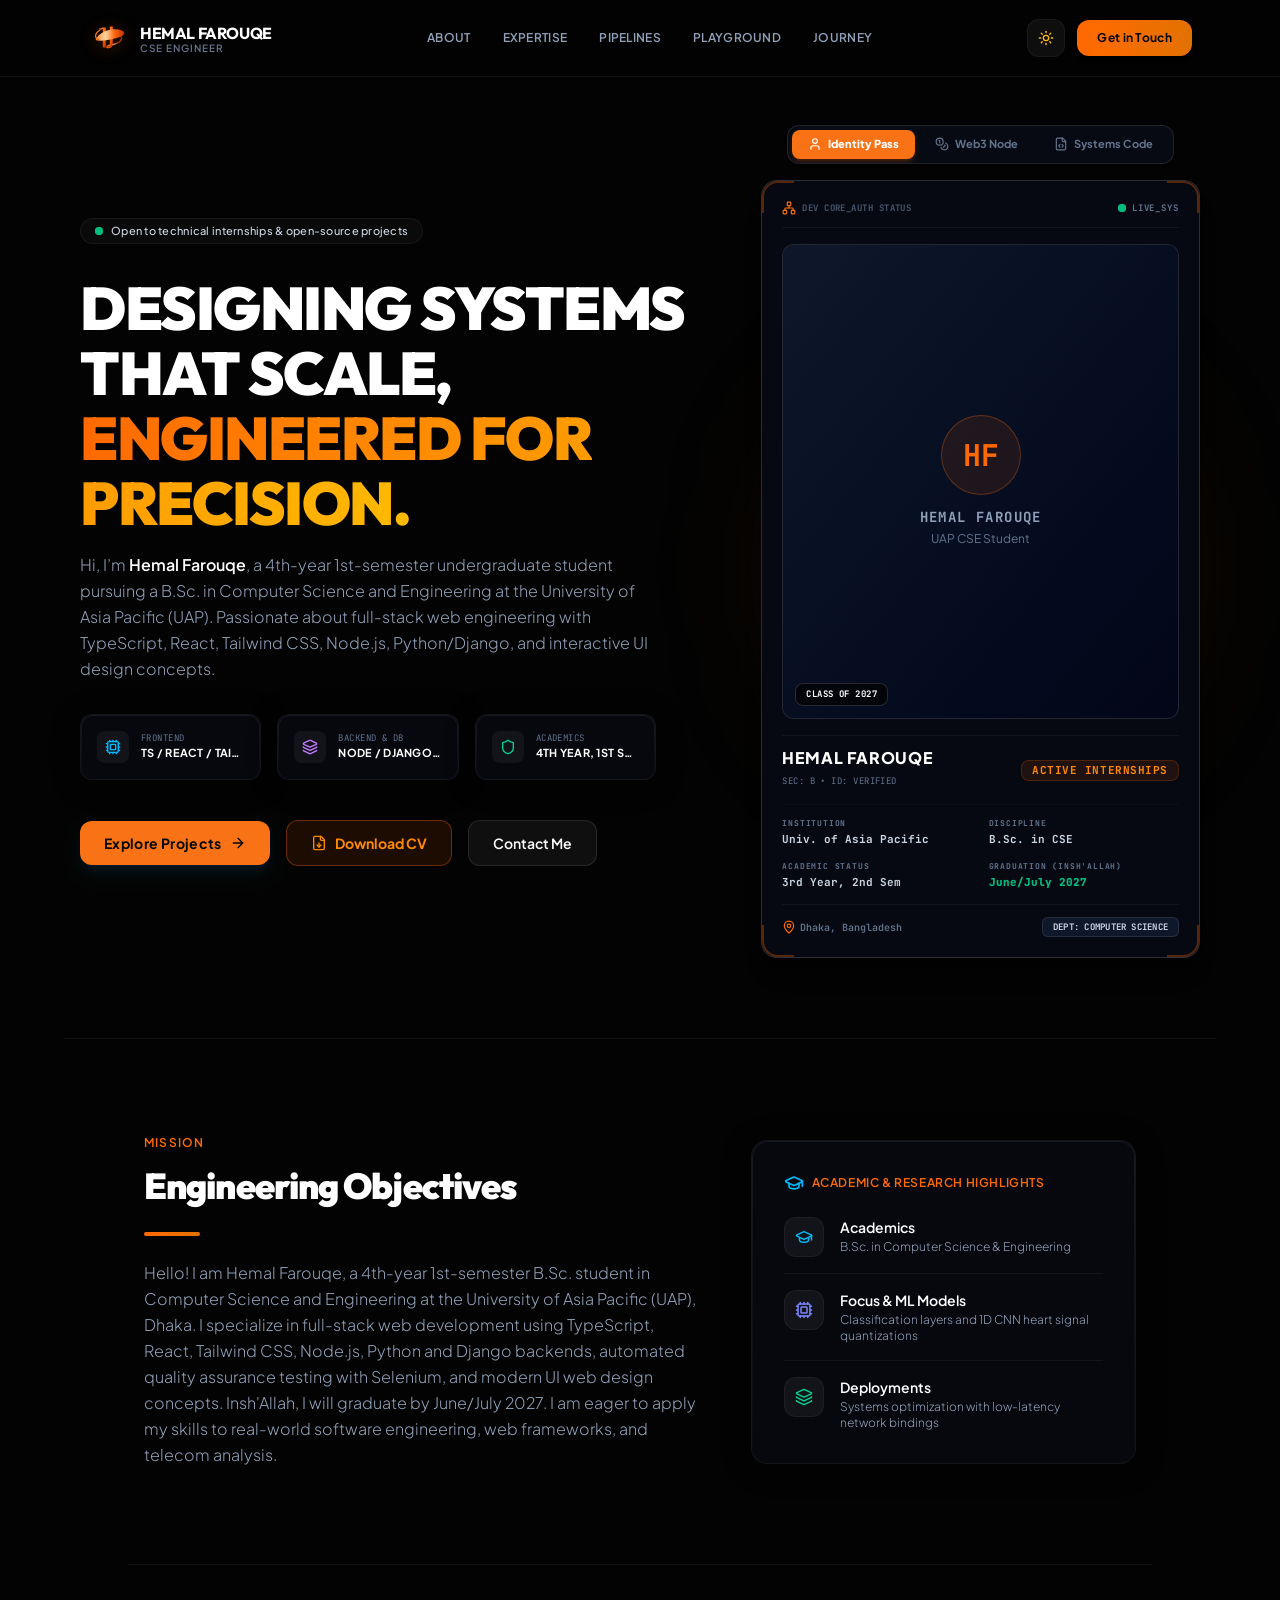
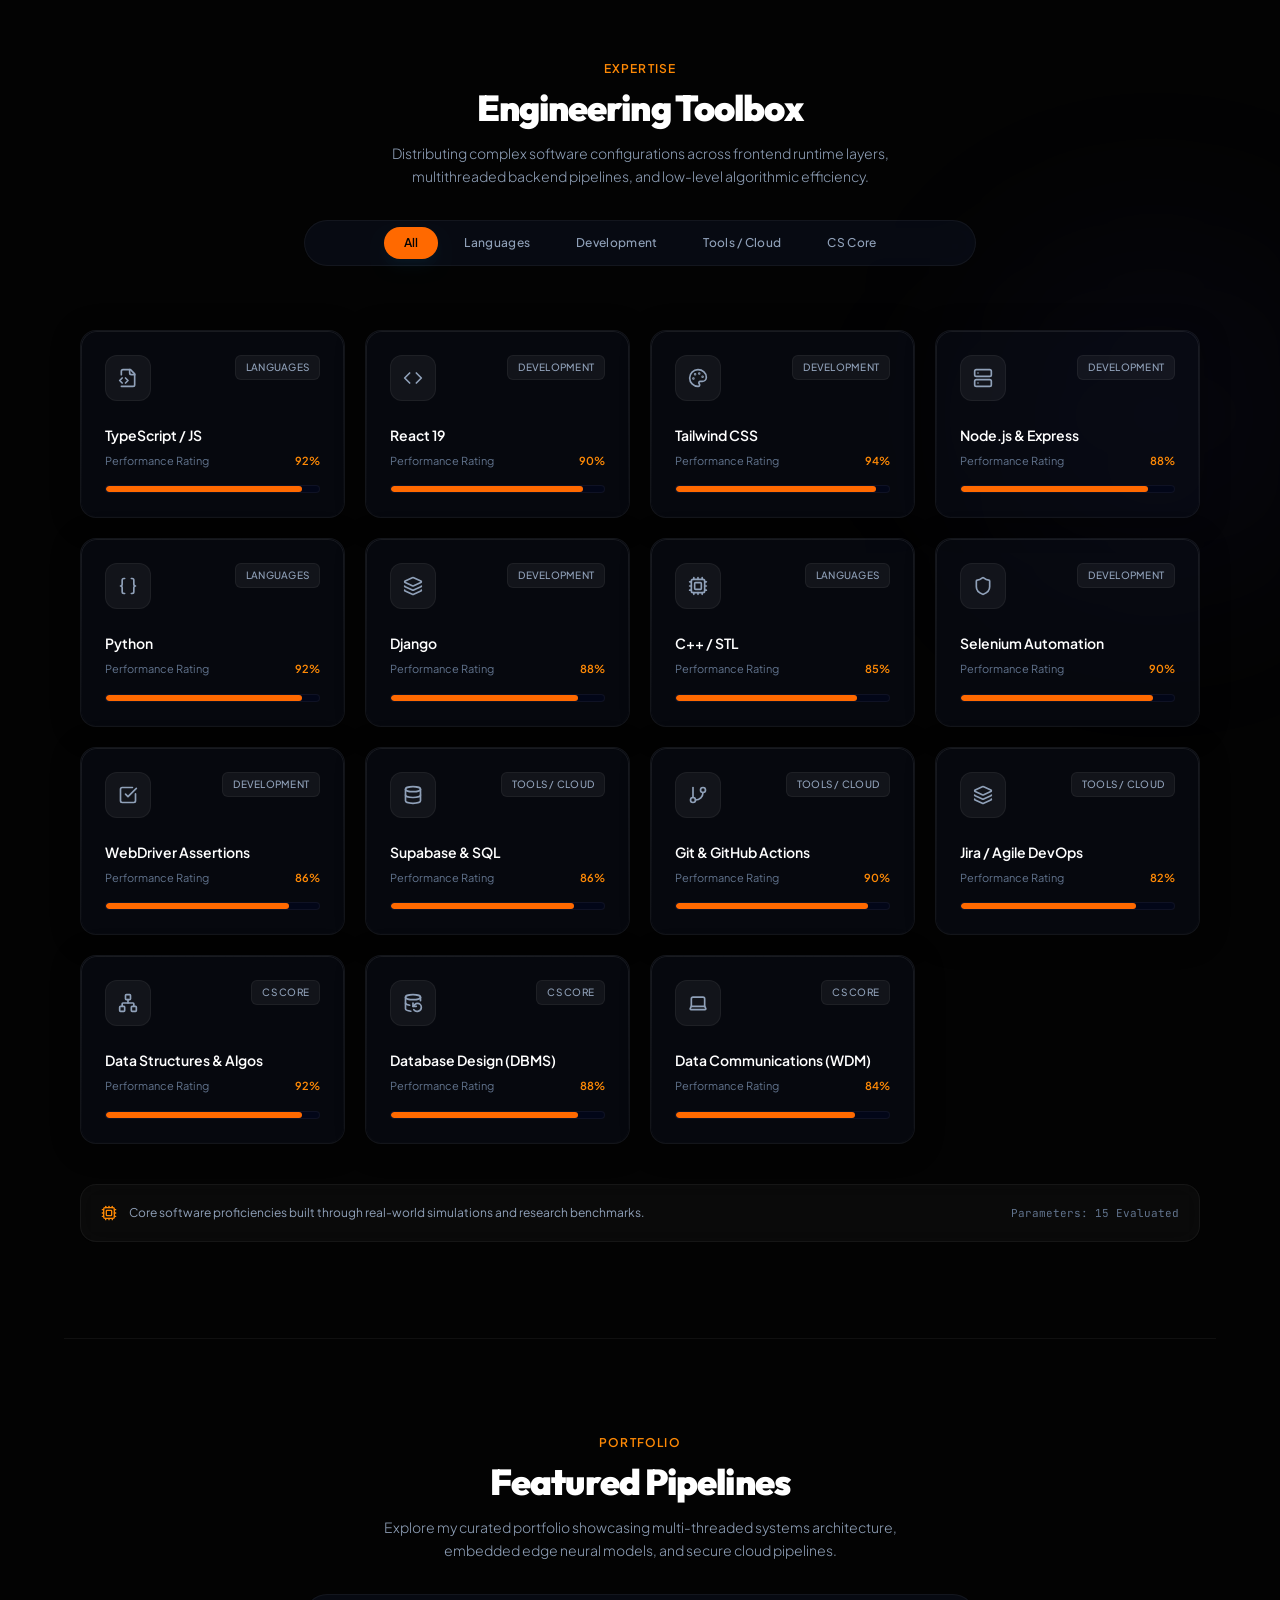
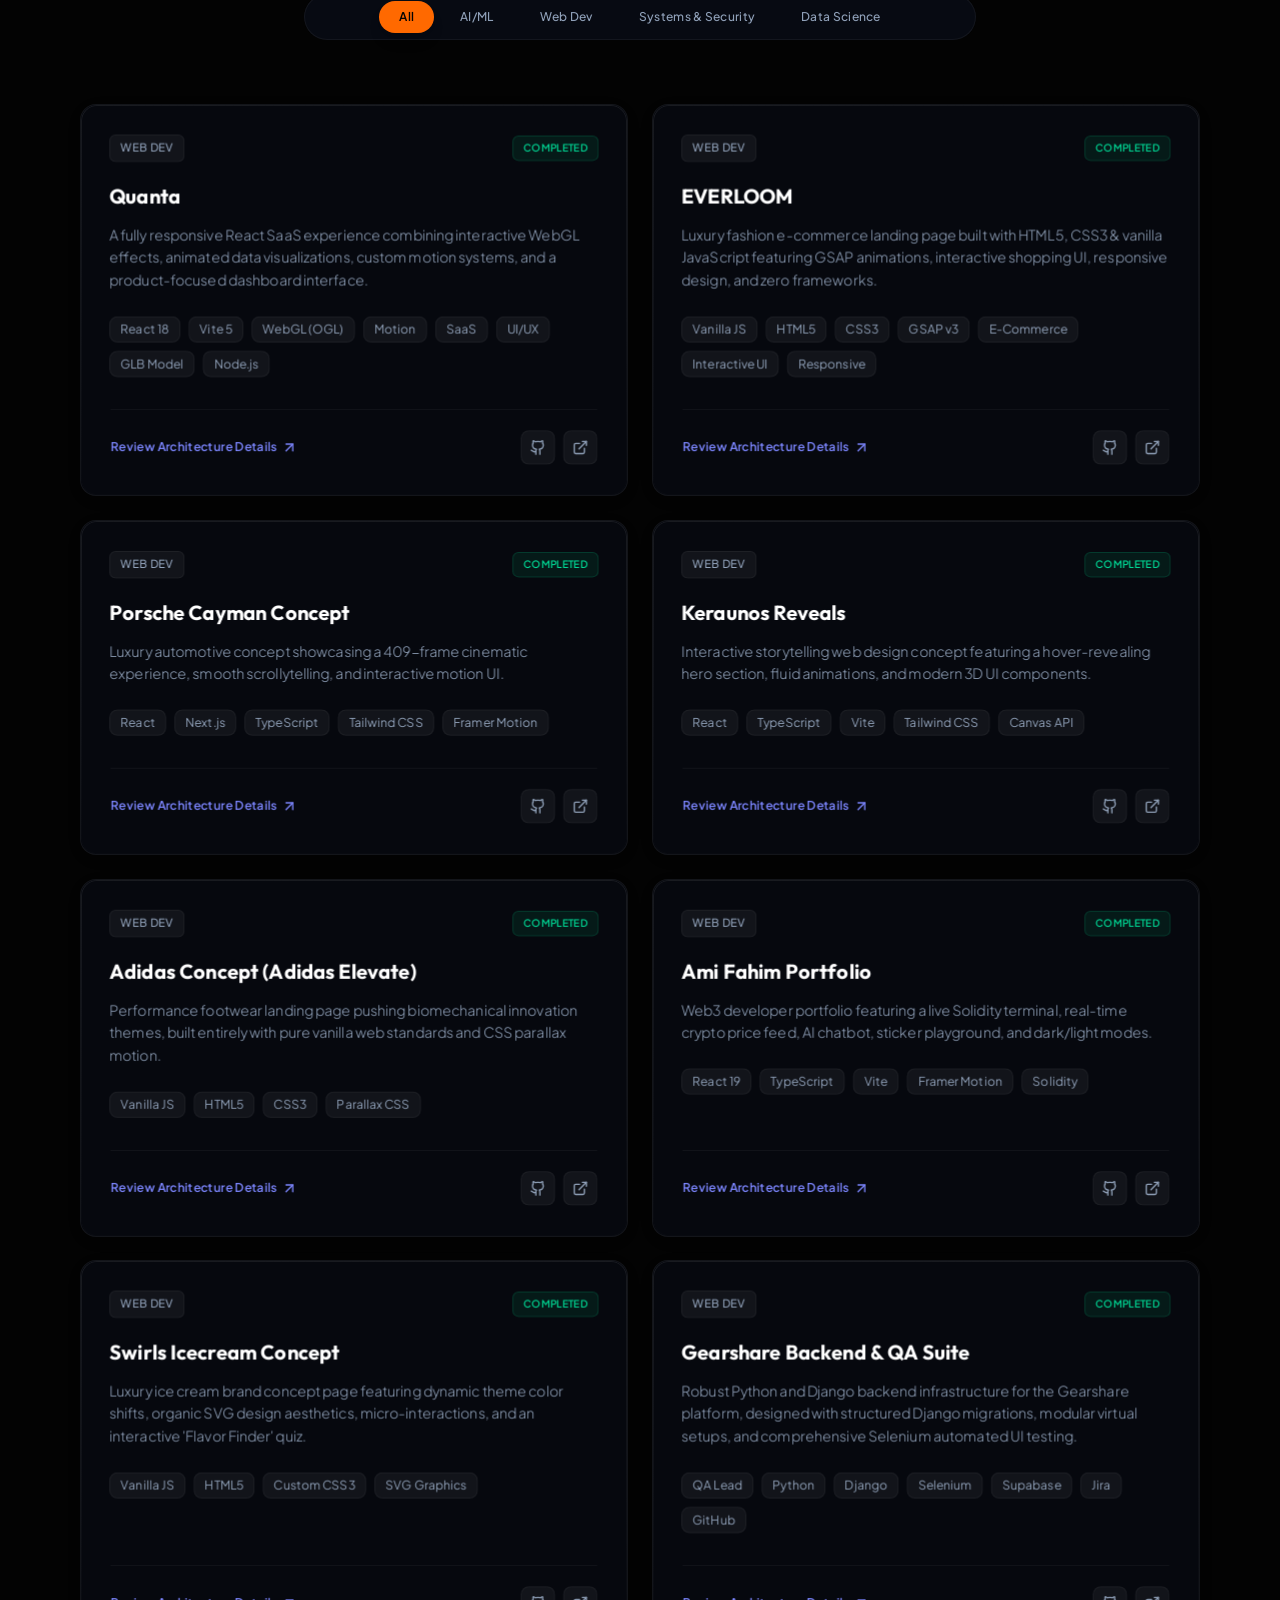
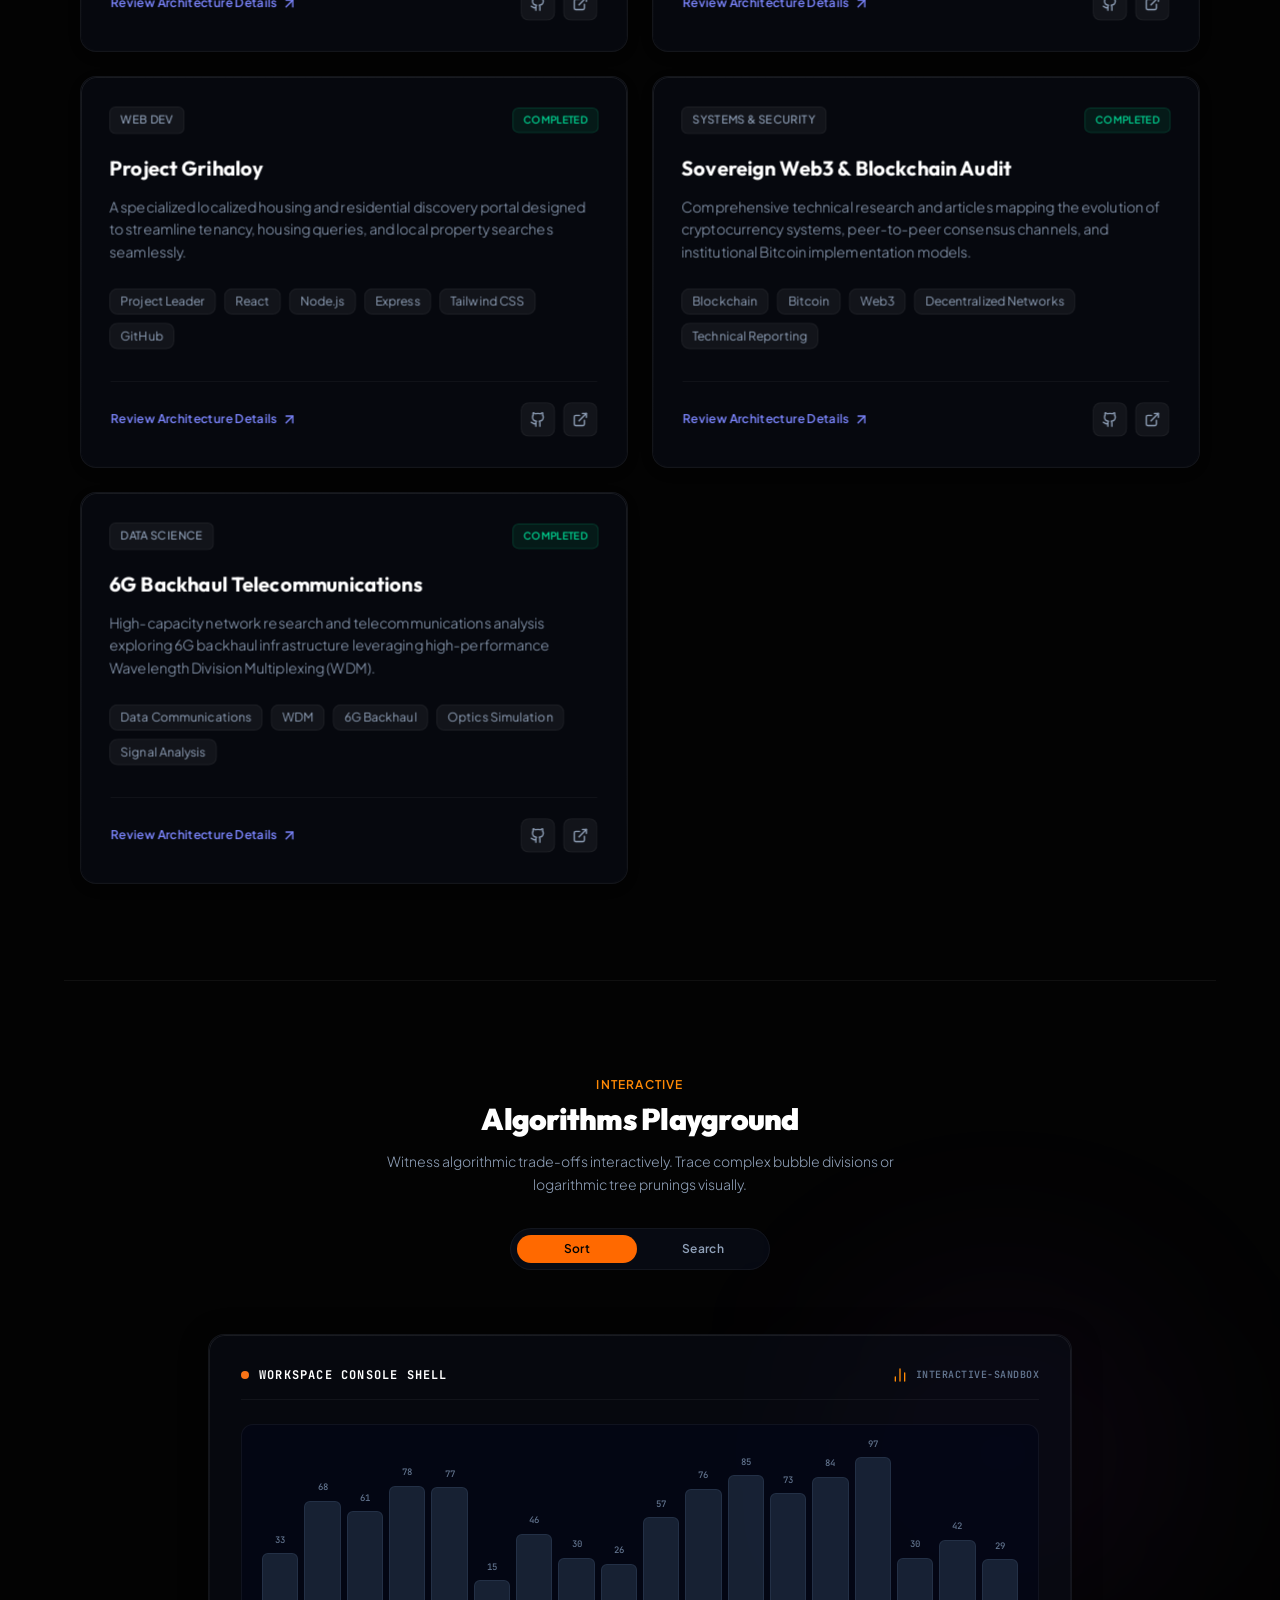
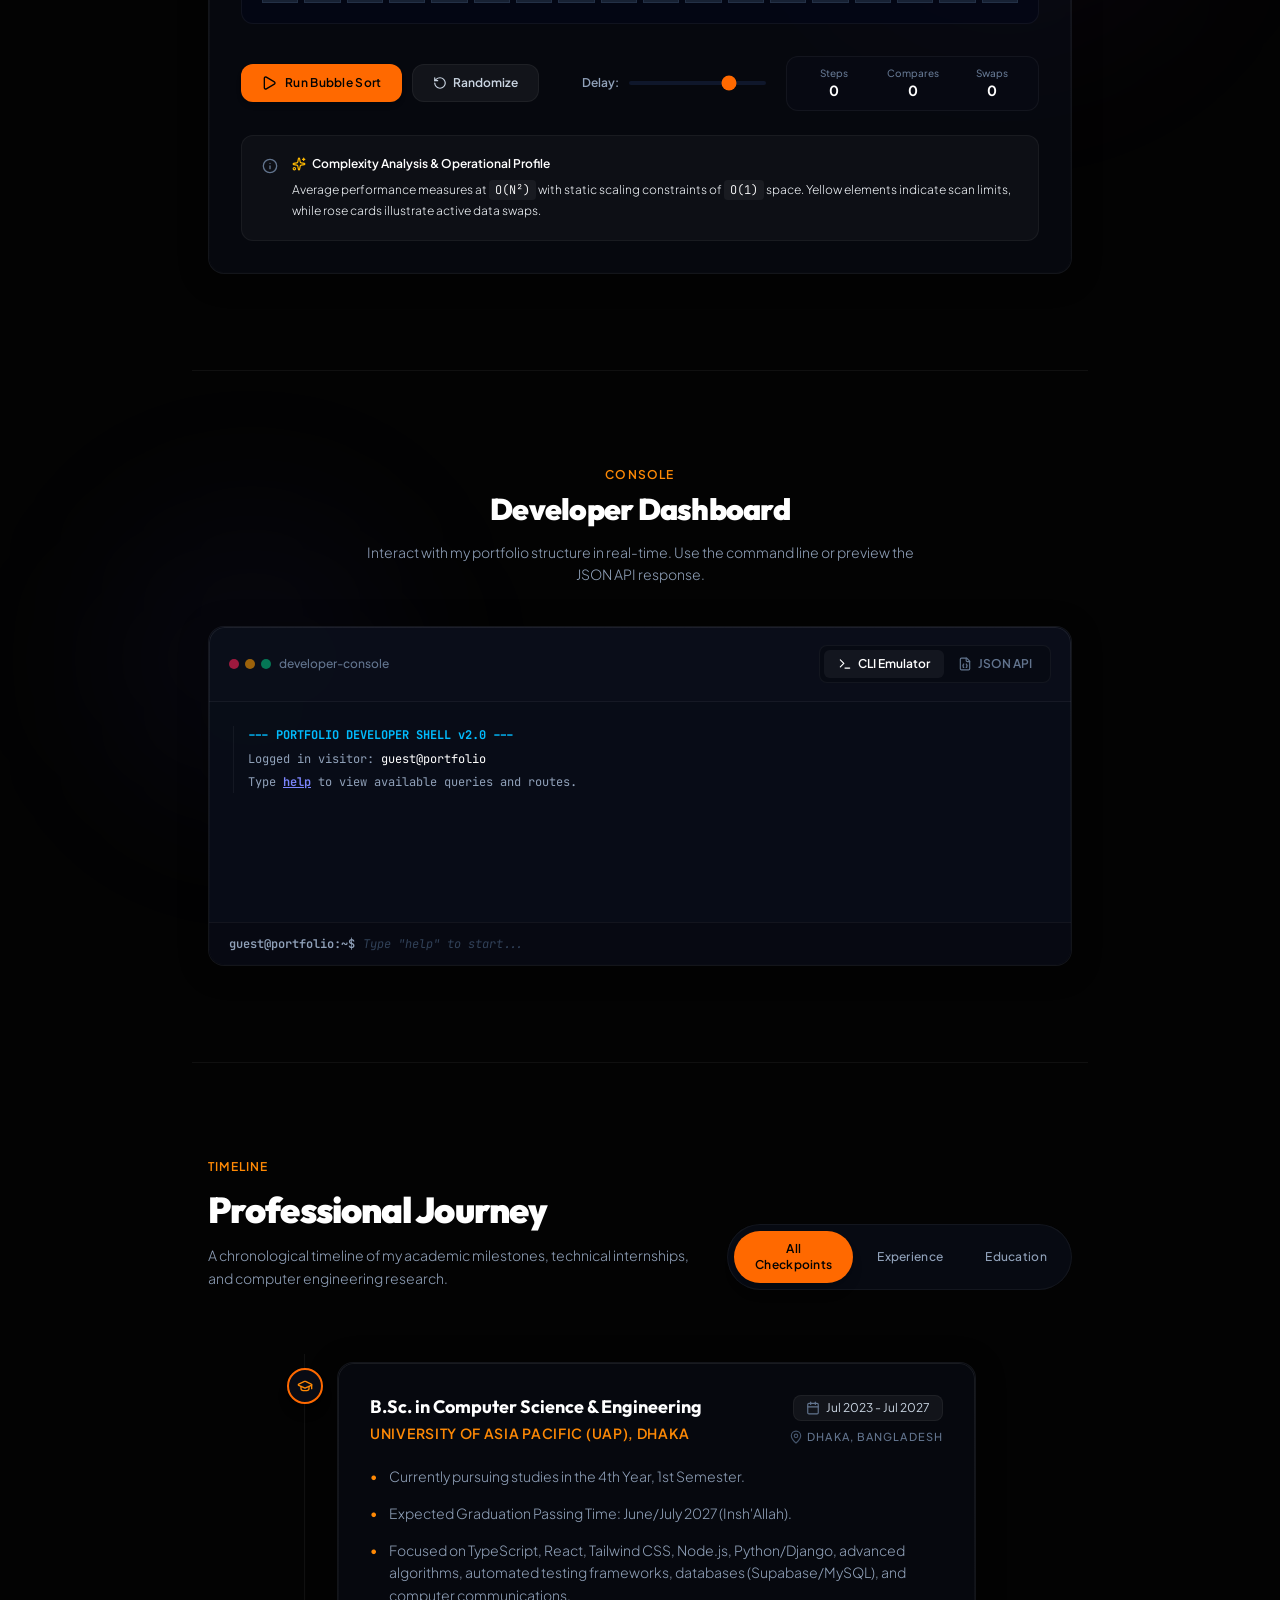
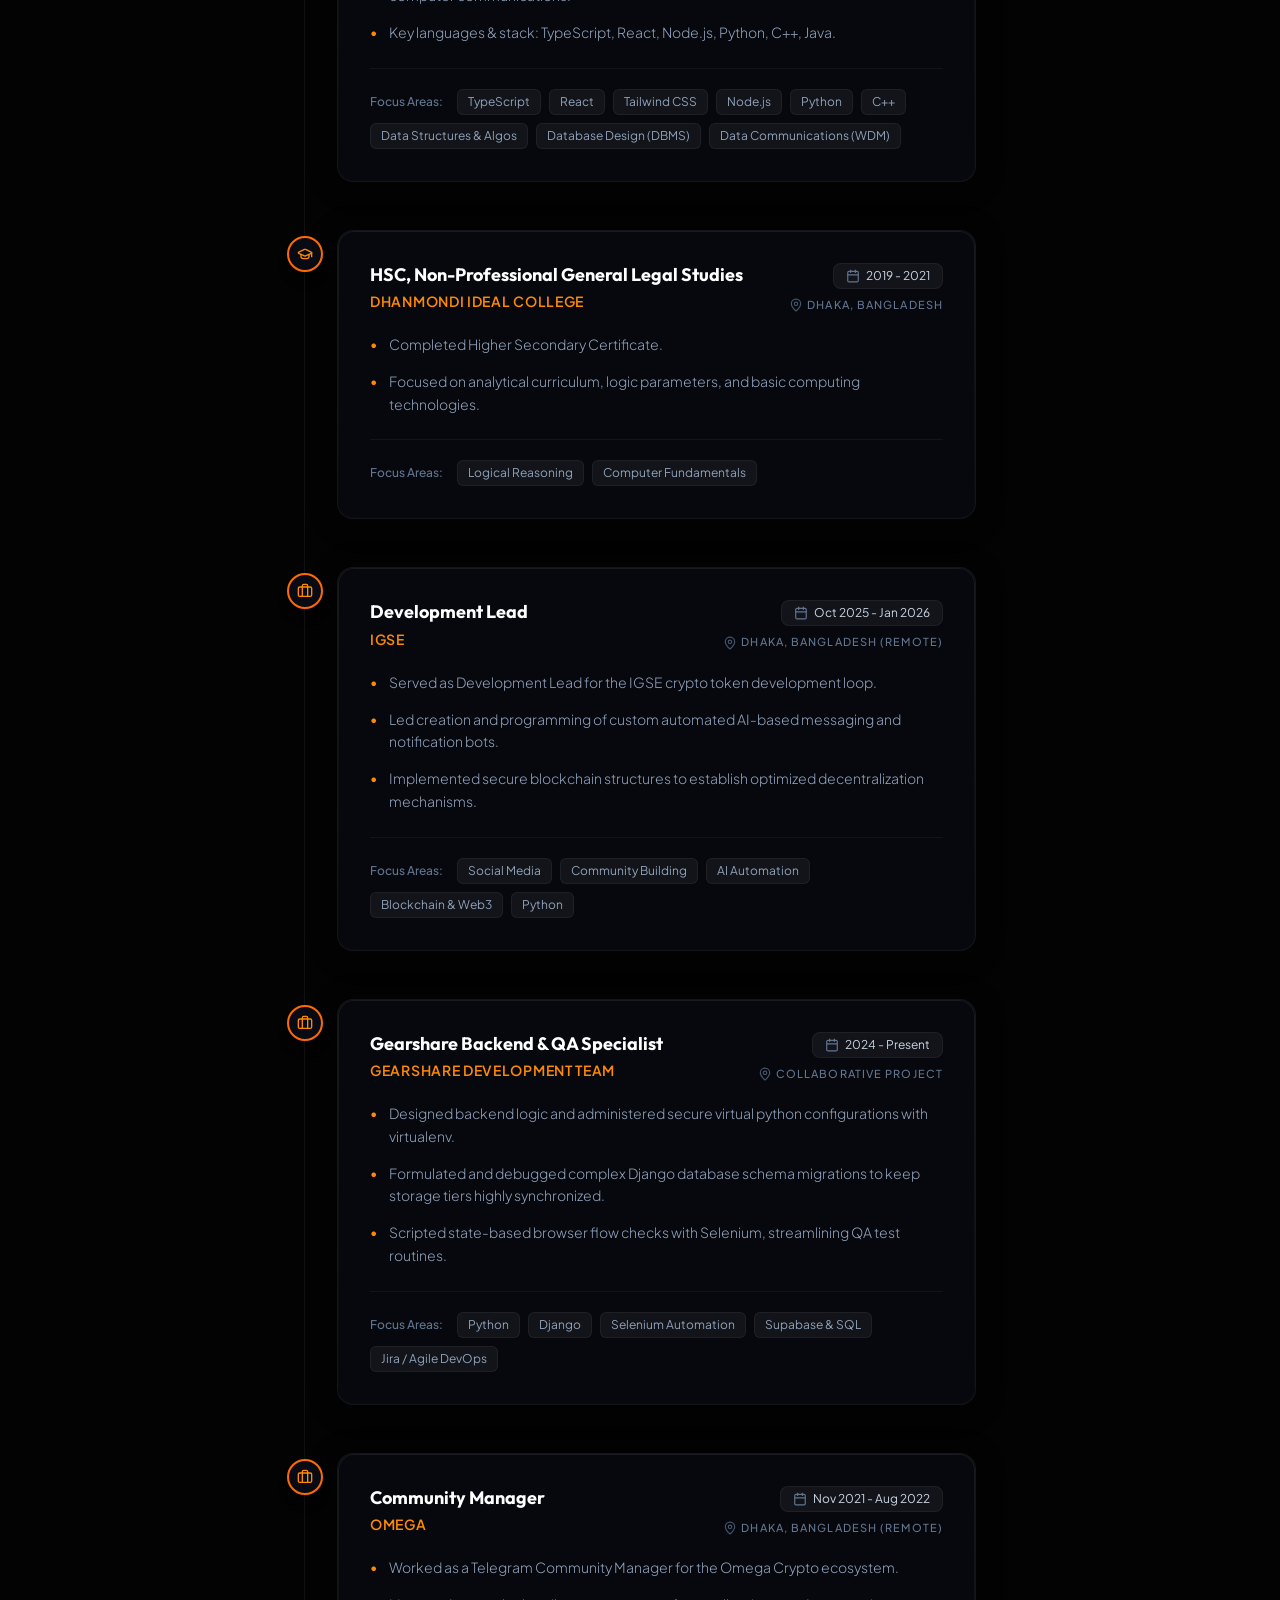
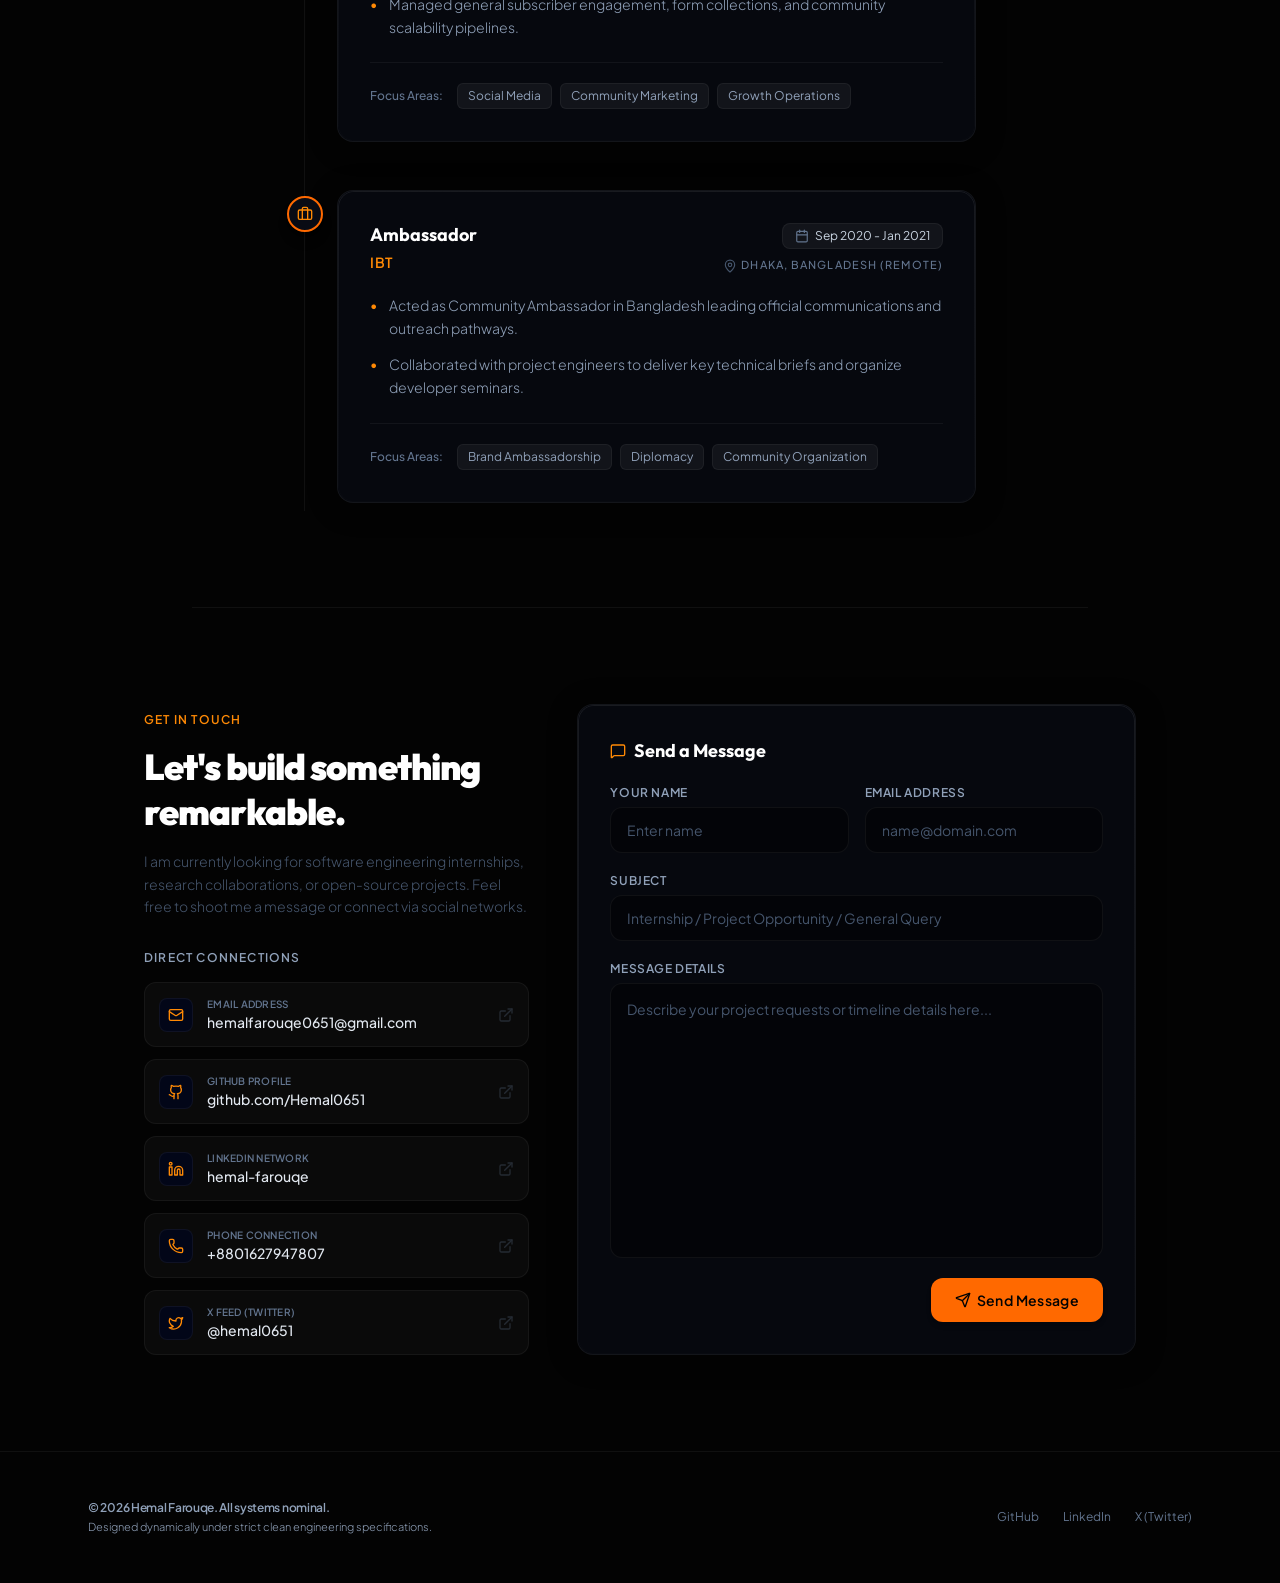
==== commit 4f75eea8: "deploy: e362f382929c6657c9d042284929a7fbf3691595" ====
--- a/index.html
+++ b/index.html
@@ -27,7 +27,7 @@
     <link rel="preconnect" href="https://fonts.googleapis.com">
     <link rel="preconnect" href="https://fonts.gstatic.com" crossorigin>
     <link href="https://fonts.googleapis.com/css2?family=Outfit:wght@300;400;500;600;700;800&family=JetBrains+Mono:wght@400;500;600&family=Plus+Jakarta+Sans:wght@300;400;500;600;700;800&family=Inter:wght@300;400;500;600&display=swap" rel="stylesheet">
-    <script type="module" crossorigin src="/assets/index-C1x6nzwz.js"></script>
+    <script type="module" crossorigin src="/assets/index-CACl8uGC.js"></script>
     <link rel="stylesheet" crossorigin href="/assets/index-CQK38EgL.css">
   </head>
   <body class="bg-[#f8fafc] dark:bg-[#030303] text-slate-900 dark:text-slate-100 selection:bg-orange-500 selection:text-white antialiased">
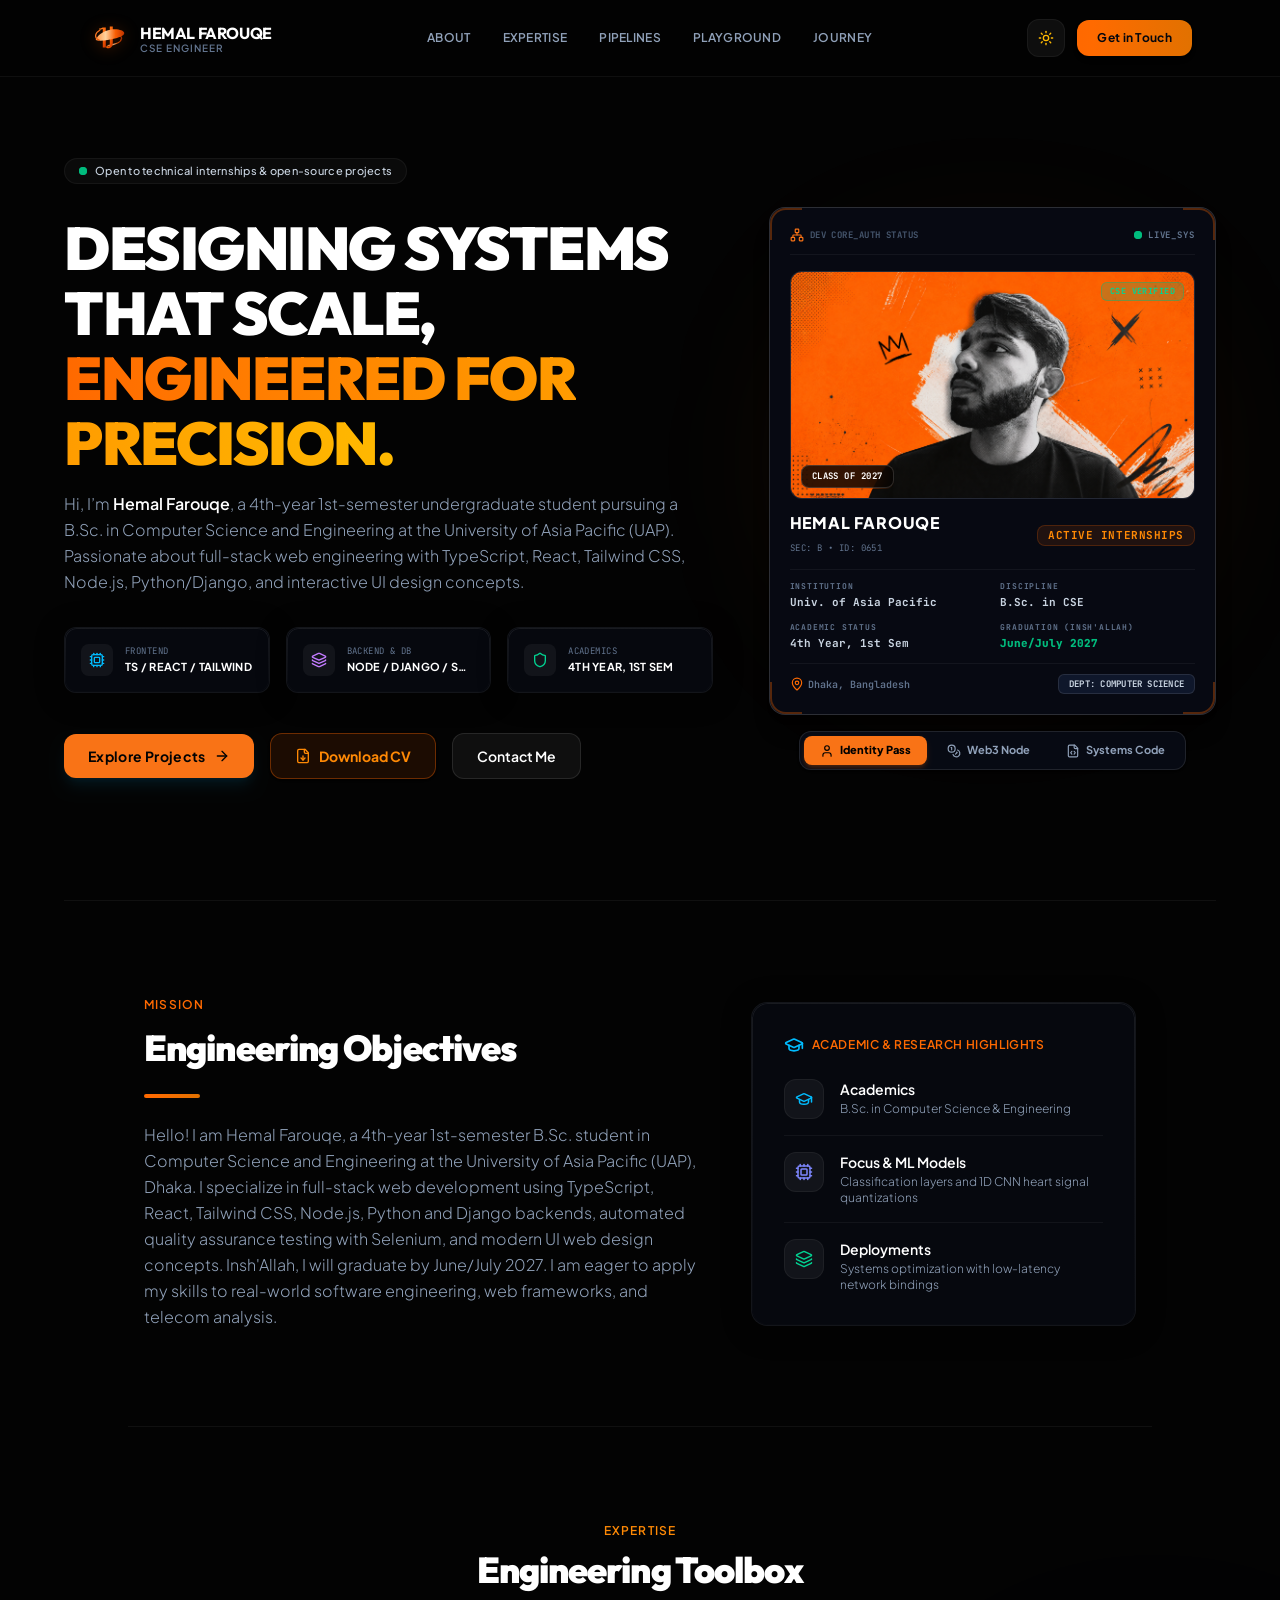
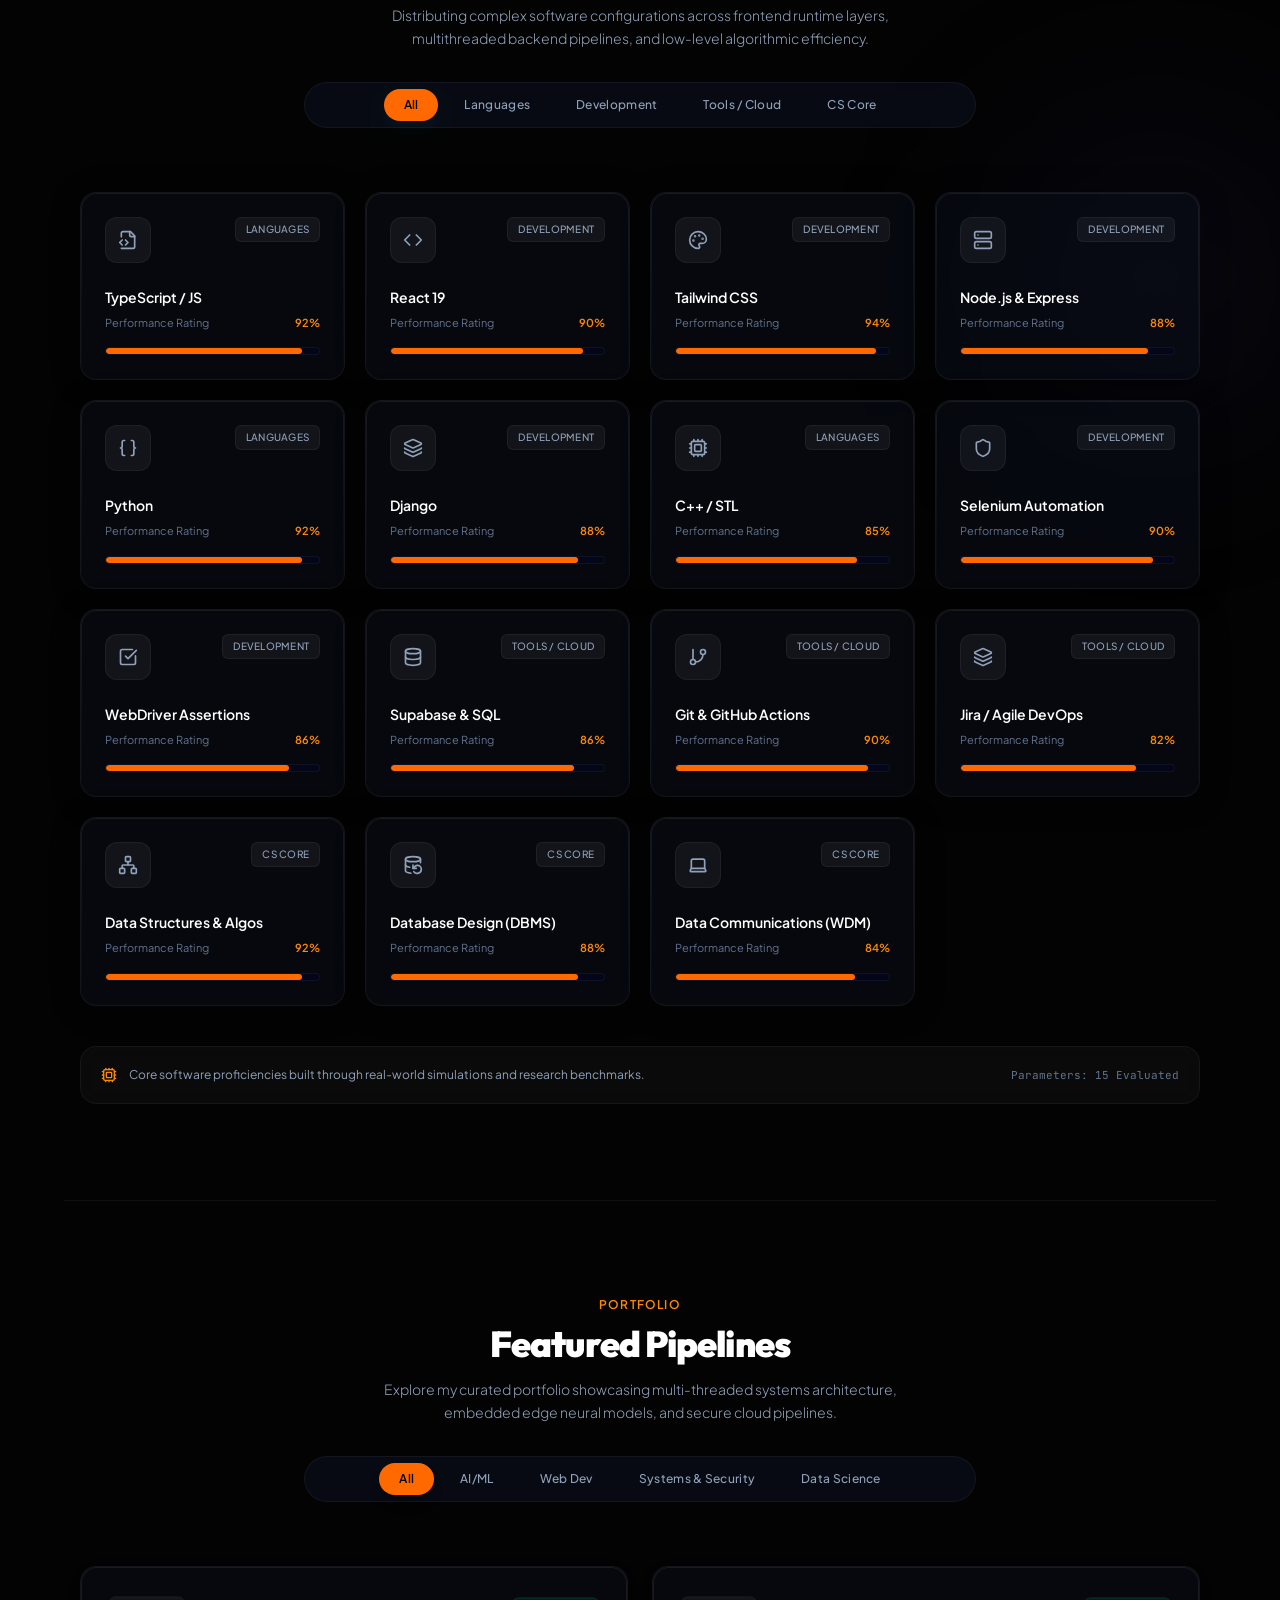
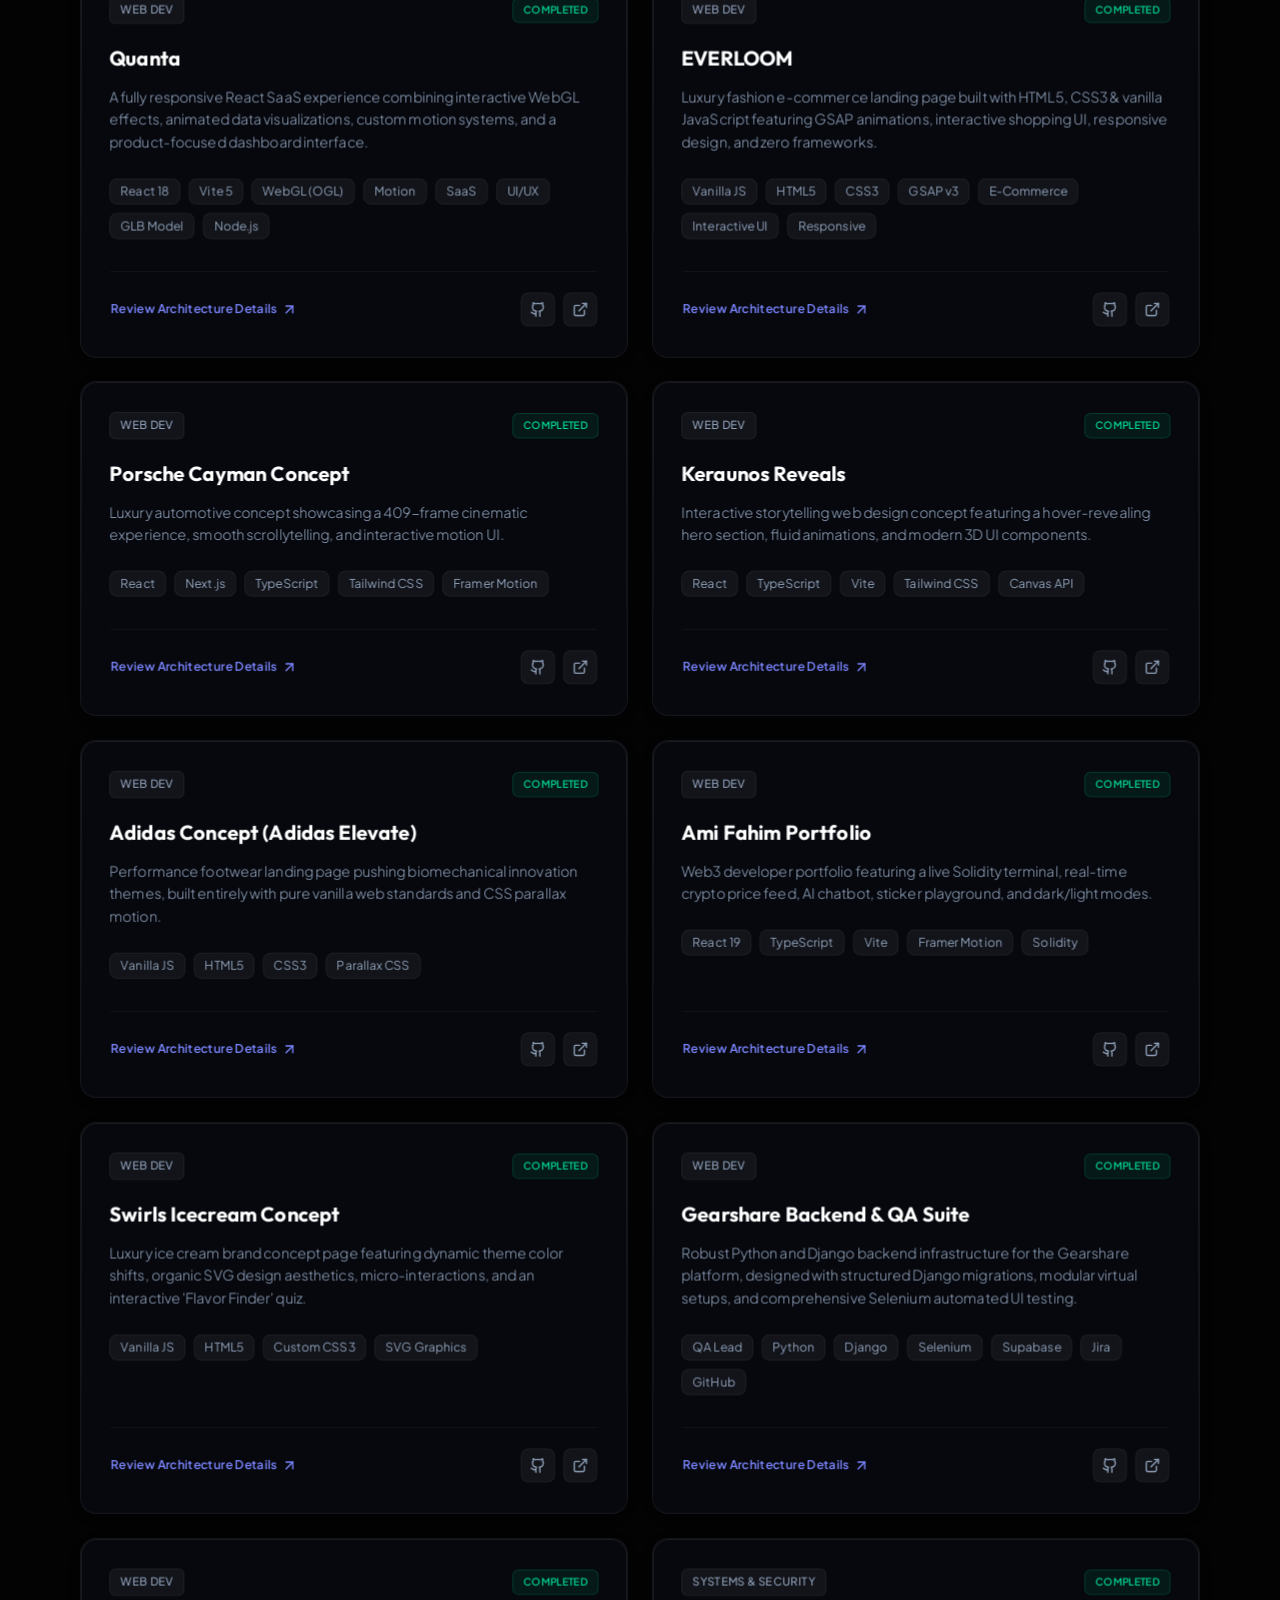
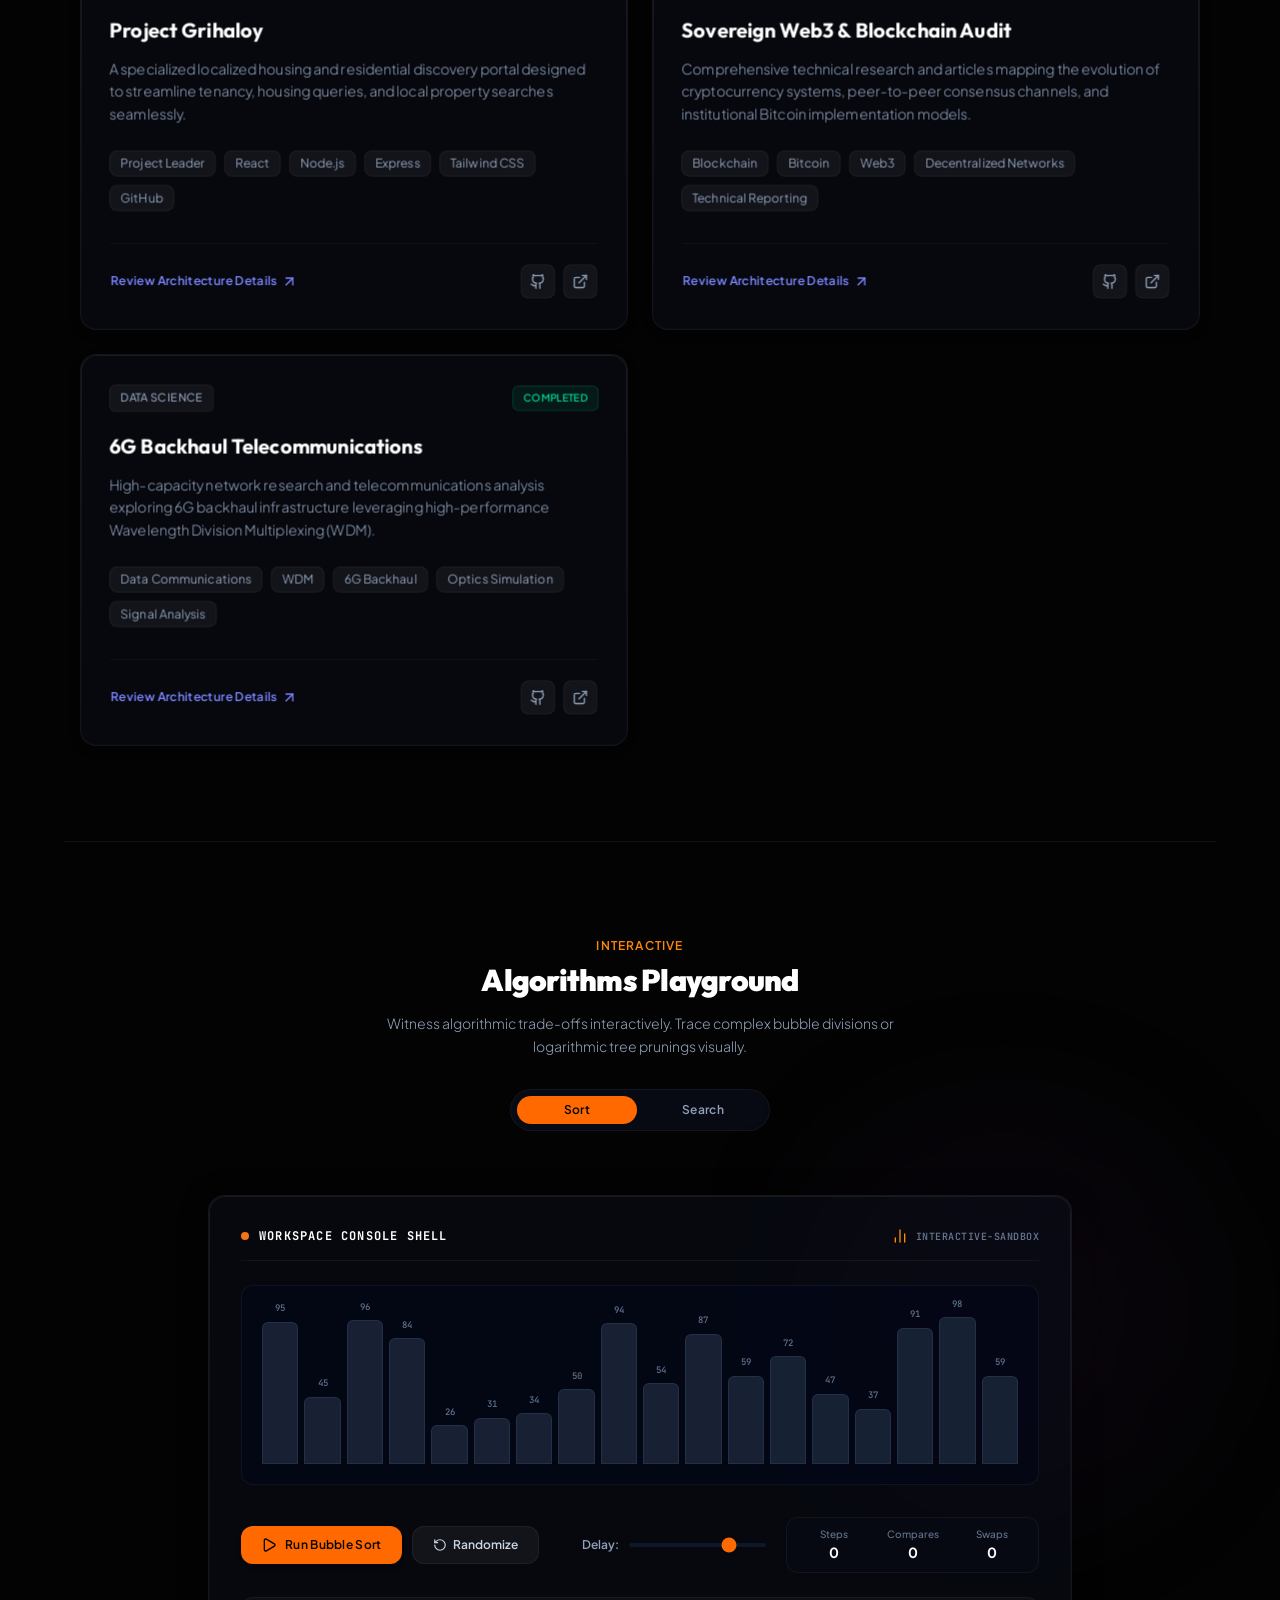
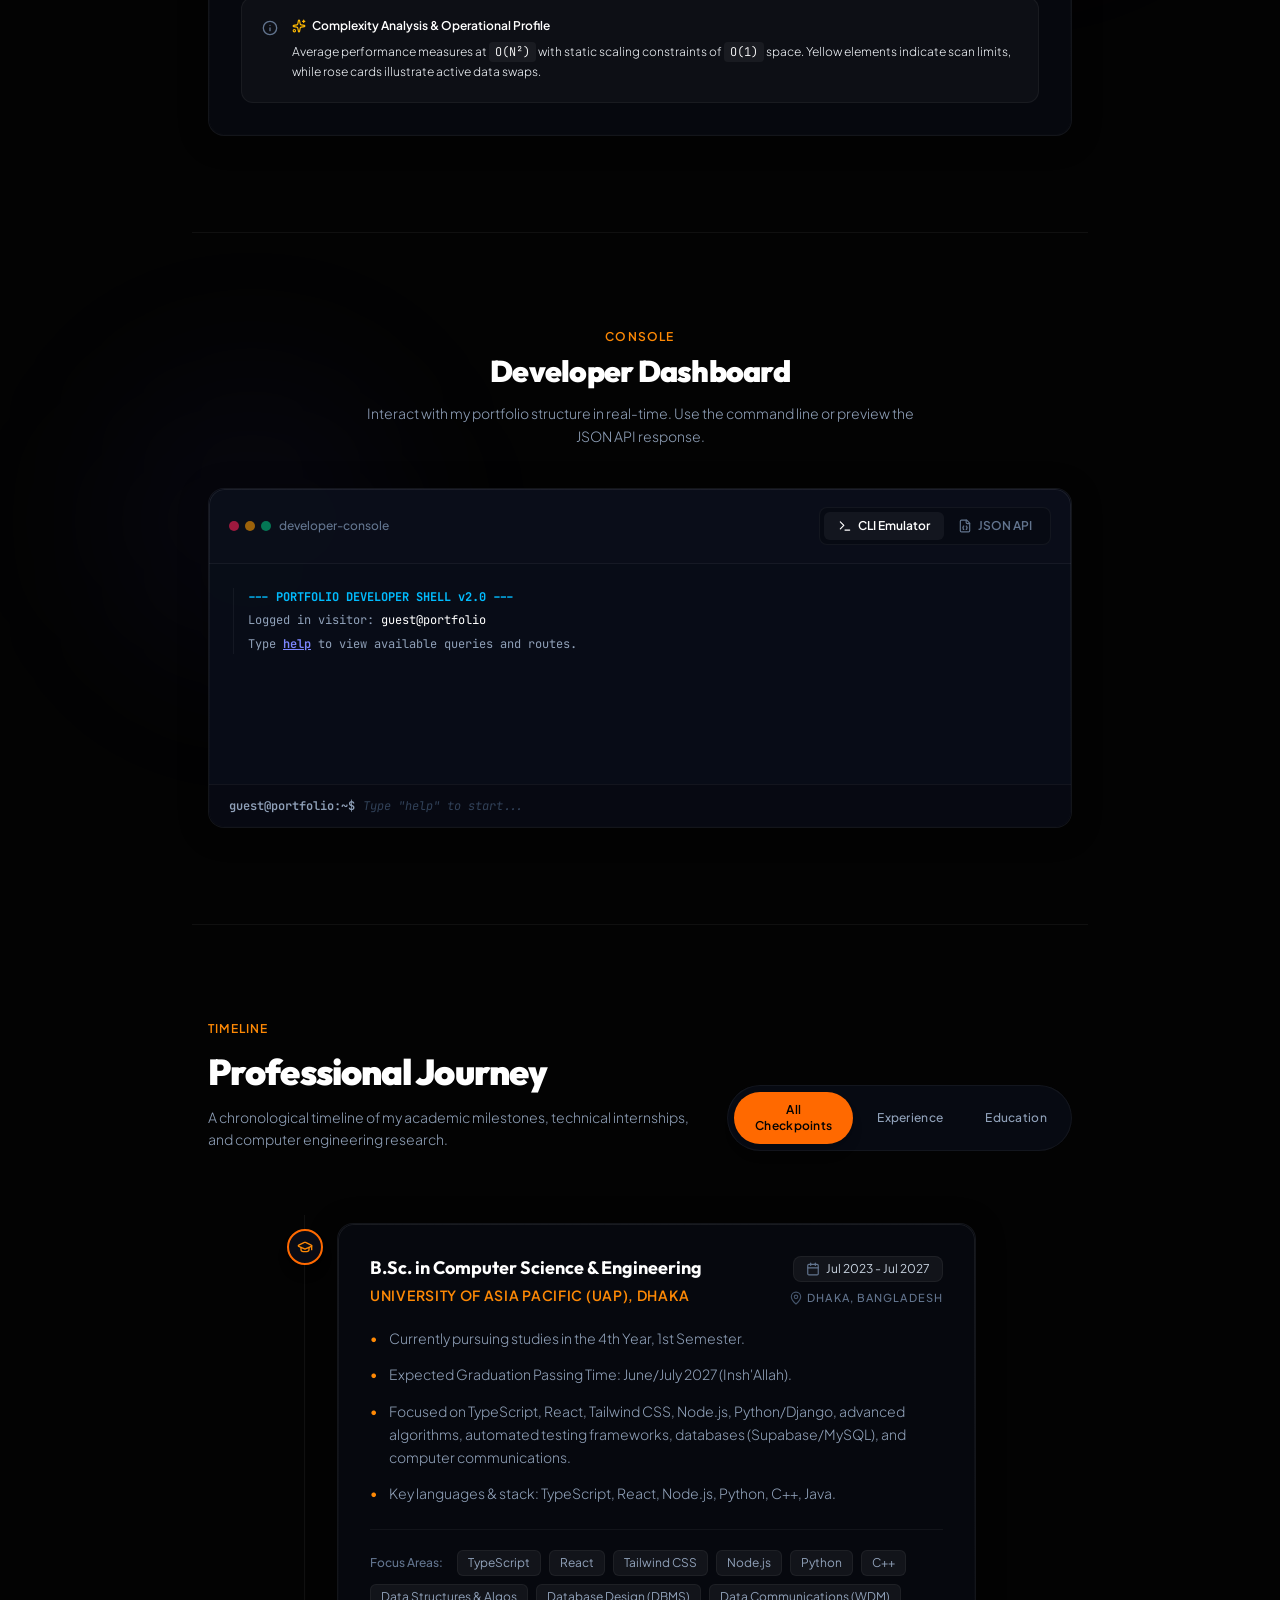
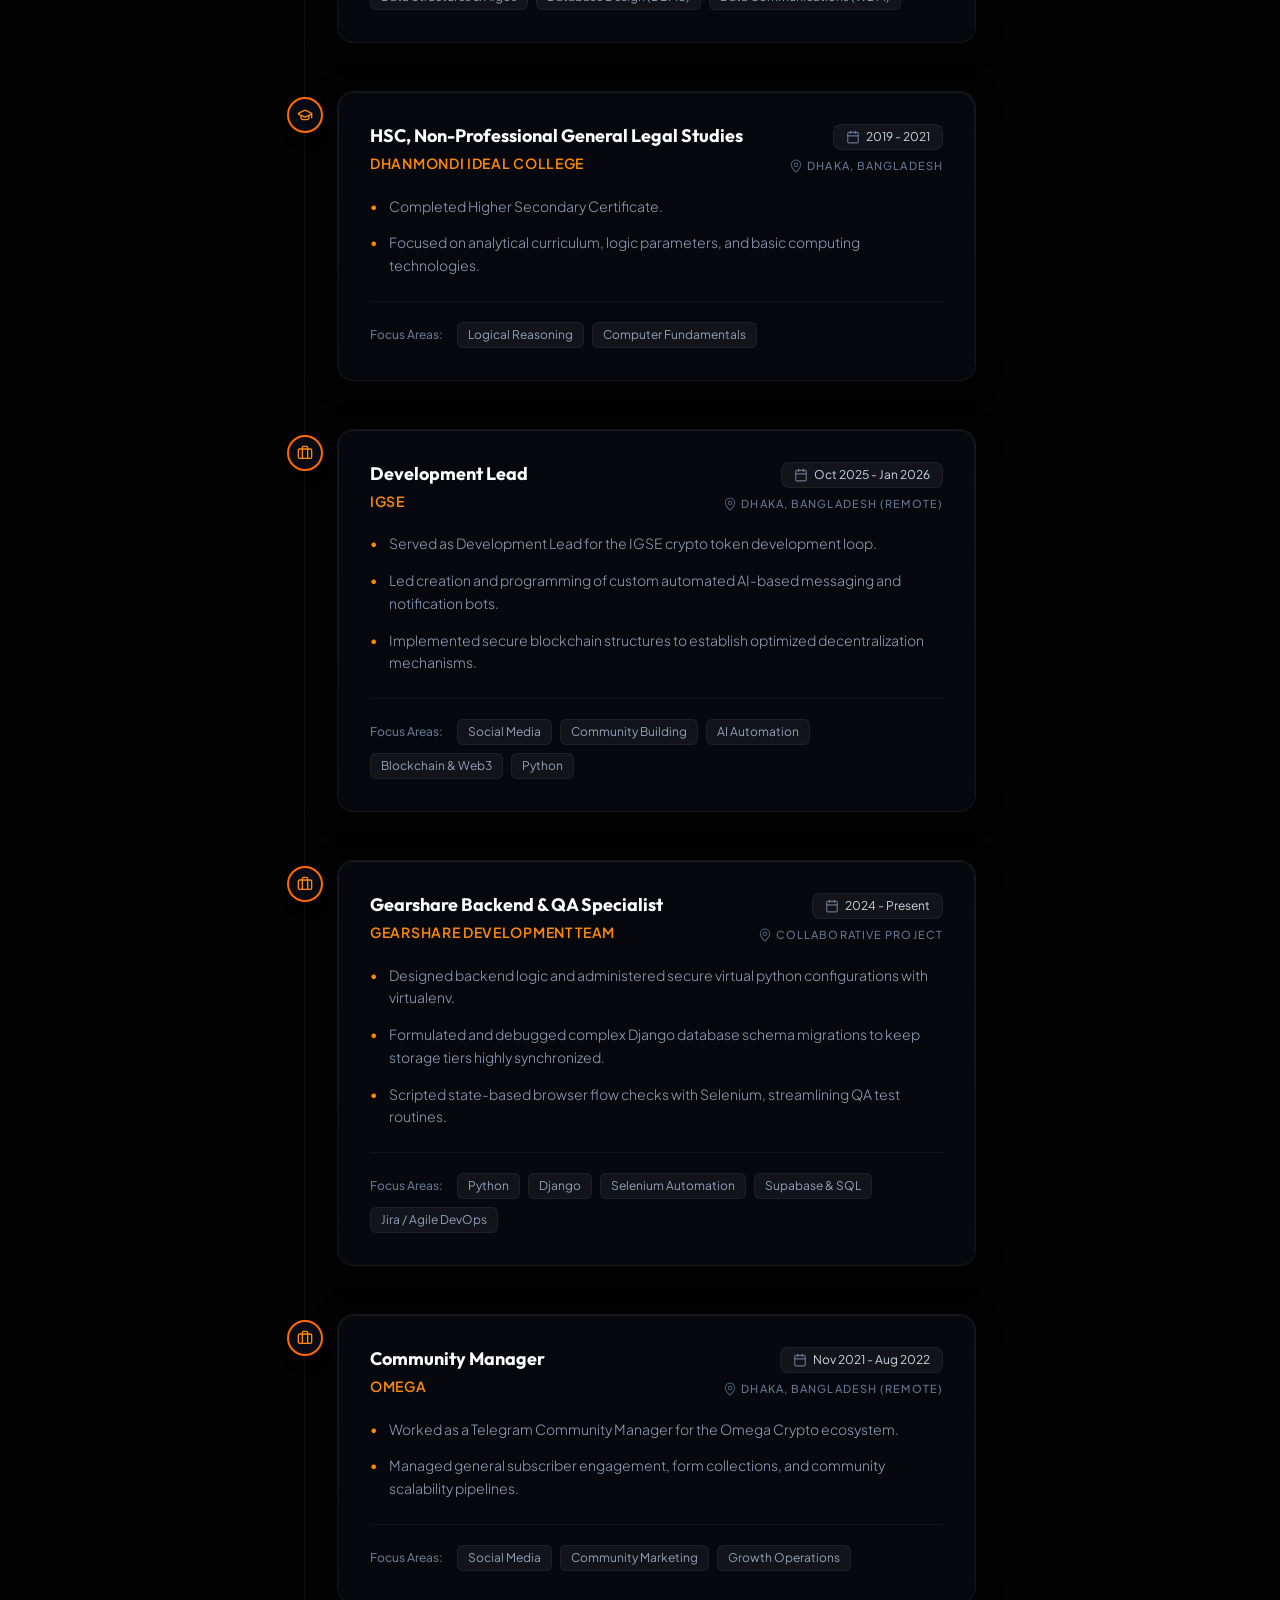
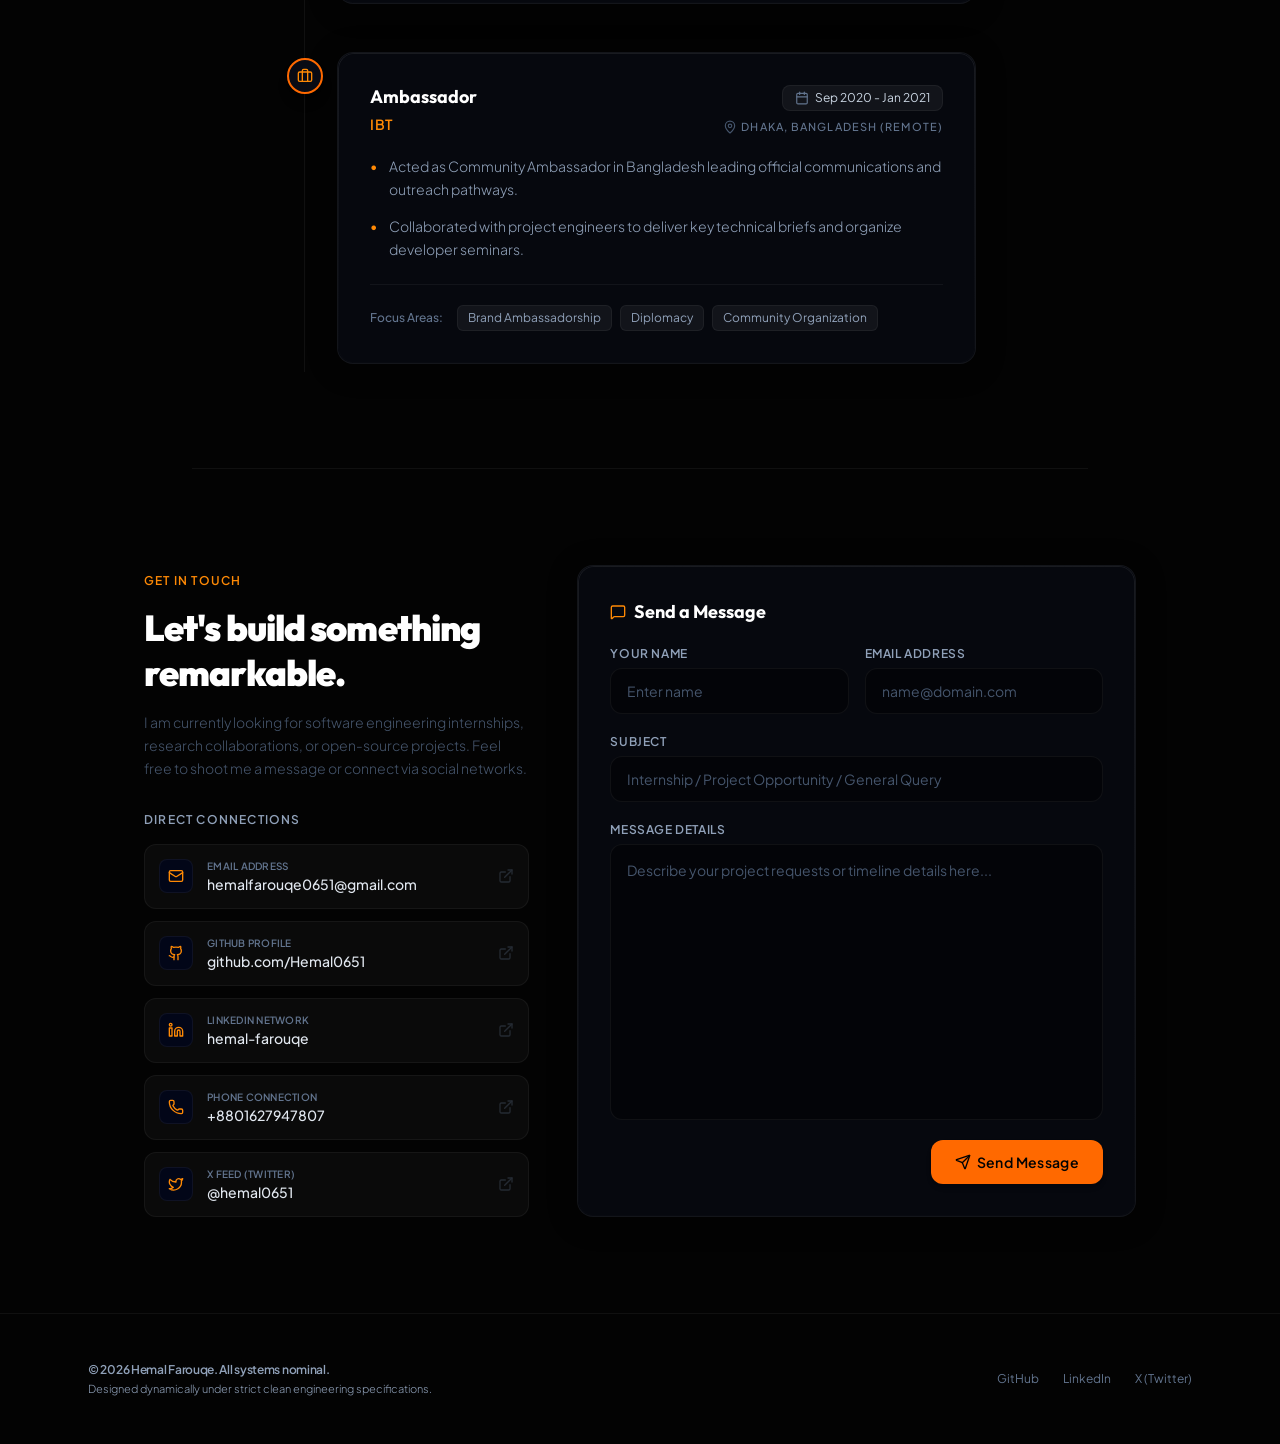
==== commit c321ba6a: "deploy: bd13597bf5ad9656d7aeca0c5e7f1ef4a4006915" ====
--- a/index.html
+++ b/index.html
@@ -27,8 +27,8 @@
     <link rel="preconnect" href="https://fonts.googleapis.com">
     <link rel="preconnect" href="https://fonts.gstatic.com" crossorigin>
     <link href="https://fonts.googleapis.com/css2?family=Outfit:wght@300;400;500;600;700;800&family=JetBrains+Mono:wght@400;500;600&family=Plus+Jakarta+Sans:wght@300;400;500;600;700;800&family=Inter:wght@300;400;500;600&display=swap" rel="stylesheet">
-    <script type="module" crossorigin src="/assets/index-CACl8uGC.js"></script>
-    <link rel="stylesheet" crossorigin href="/assets/index-CQK38EgL.css">
+    <script type="module" crossorigin src="/assets/index-3EXwciPM.js"></script>
+    <link rel="stylesheet" crossorigin href="/assets/index-Wxnjkyc2.css">
   </head>
   <body class="bg-[#f8fafc] dark:bg-[#030303] text-slate-900 dark:text-slate-100 selection:bg-orange-500 selection:text-white antialiased">
     <div id="root"></div>
--- a/assets/index-Wxnjkyc2.css
+++ b/assets/index-Wxnjkyc2.css
@@ -0,0 +1 @@
+@import"https://fonts.googleapis.com/css2?family=Plus+Jakarta+Sans:wght@300;400;500;600;700;800&family=Outfit:wght@300;400;500;600;700;800;900&family=JetBrains+Mono:wght@400;500;600&display=swap";/*! tailwindcss v4.3.1 | MIT License | https://tailwindcss.com */@layer properties{@supports (((-webkit-hyphens:none)) and (not (margin-trim:inline))) or ((-moz-orient:inline) and (not (color:rgb(from red r g b)))){*,:before,:after,::backdrop{--tw-translate-x:0;--tw-translate-y:0;--tw-translate-z:0;--tw-scale-x:1;--tw-scale-y:1;--tw-scale-z:1;--tw-rotate-x:initial;--tw-rotate-y:initial;--tw-rotate-z:initial;--tw-skew-x:initial;--tw-skew-y:initial;--tw-space-y-reverse:0;--tw-space-x-reverse:0;--tw-border-style:solid;--tw-gradient-position:initial;--tw-gradient-from:#0000;--tw-gradient-via:#0000;--tw-gradient-to:#0000;--tw-gradient-stops:initial;--tw-gradient-via-stops:initial;--tw-gradient-from-position:0%;--tw-gradient-via-position:50%;--tw-gradient-to-position:100%;--tw-leading:initial;--tw-font-weight:initial;--tw-tracking:initial;--tw-shadow:0 0 #0000;--tw-shadow-color:initial;--tw-shadow-alpha:100%;--tw-inset-shadow:0 0 #0000;--tw-inset-shadow-color:initial;--tw-inset-shadow-alpha:100%;--tw-ring-color:initial;--tw-ring-shadow:0 0 #0000;--tw-inset-ring-color:initial;--tw-inset-ring-shadow:0 0 #0000;--tw-ring-inset:initial;--tw-ring-offset-width:0px;--tw-ring-offset-color:#fff;--tw-ring-offset-shadow:0 0 #0000;--tw-blur:initial;--tw-brightness:initial;--tw-contrast:initial;--tw-grayscale:initial;--tw-hue-rotate:initial;--tw-invert:initial;--tw-opacity:initial;--tw-saturate:initial;--tw-sepia:initial;--tw-drop-shadow:initial;--tw-drop-shadow-color:initial;--tw-drop-shadow-alpha:100%;--tw-drop-shadow-size:initial;--tw-backdrop-blur:initial;--tw-backdrop-brightness:initial;--tw-backdrop-contrast:initial;--tw-backdrop-grayscale:initial;--tw-backdrop-hue-rotate:initial;--tw-backdrop-invert:initial;--tw-backdrop-opacity:initial;--tw-backdrop-saturate:initial;--tw-backdrop-sepia:initial;--tw-duration:initial;--tw-ease:initial}}}@layer theme{:root,:host{--font-sans:"Plus Jakarta Sans", "Inter", sans-serif;--font-mono:"JetBrains Mono", monospace;--color-red-600:oklch(57.7% .245 27.325);--color-orange-400:oklch(75% .183 55.934);--color-orange-500:oklch(70.5% .213 47.604);--color-orange-600:oklch(64.6% .222 41.116);--color-orange-700:oklch(55.3% .195 38.402);--color-amber-50:oklch(98.7% .022 95.277);--color-amber-200:oklch(92.4% .12 95.746);--color-amber-400:oklch(82.8% .189 84.429);--color-amber-500:oklch(76.9% .188 70.08);--color-amber-600:oklch(66.6% .179 58.318);--color-amber-700:oklch(55.5% .163 48.998);--color-emerald-50:oklch(97.9% .021 166.113);--color-emerald-200:oklch(90.5% .093 164.15);--color-emerald-300:oklch(84.5% .143 164.978);--color-emerald-400:oklch(76.5% .177 163.223);--color-emerald-500:oklch(69.6% .17 162.48);--color-emerald-600:oklch(59.6% .145 163.225);--color-emerald-700:oklch(50.8% .118 165.612);--color-teal-400:oklch(77.7% .152 181.912);--color-teal-600:oklch(60% .118 184.704);--color-cyan-400:oklch(78.9% .154 211.53);--color-sky-50:oklch(97.7% .013 236.62);--color-sky-200:oklch(90.1% .058 230.902);--color-sky-300:oklch(82.8% .111 230.318);--color-sky-400:oklch(74.6% .16 232.661);--color-sky-500:oklch(68.5% .169 237.323);--color-sky-600:oklch(58.8% .158 241.966);--color-sky-700:oklch(50% .134 242.749);--color-blue-600:oklch(54.6% .245 262.881);--color-indigo-300:oklch(78.5% .115 274.713);--color-indigo-400:oklch(67.3% .182 276.935);--color-indigo-500:oklch(58.5% .233 277.117);--color-indigo-600:oklch(51.1% .262 276.966);--color-indigo-700:oklch(45.7% .24 277.023);--color-indigo-800:oklch(39.8% .195 277.366);--color-violet-400:oklch(70.2% .183 293.541);--color-purple-400:oklch(71.4% .203 305.504);--color-purple-500:oklch(62.7% .265 303.9);--color-purple-600:oklch(55.8% .288 302.321);--color-pink-50:oklch(97.1% .014 343.198);--color-pink-200:oklch(89.9% .061 343.231);--color-pink-400:oklch(71.8% .202 349.761);--color-pink-500:oklch(65.6% .241 354.308);--color-pink-600:oklch(59.2% .249 .584);--color-pink-700:oklch(52.5% .223 3.958);--color-rose-400:oklch(71.2% .194 13.428);--color-rose-500:oklch(64.5% .246 16.439);--color-rose-600:oklch(58.6% .253 17.585);--color-rose-700:oklch(51.4% .222 16.935);--color-slate-50:oklch(98.4% .003 247.858);--color-slate-100:oklch(96.8% .007 247.896);--color-slate-200:oklch(92.9% .013 255.508);--color-slate-300:oklch(86.9% .022 252.894);--color-slate-400:oklch(70.4% .04 256.788);--color-slate-500:oklch(55.4% .046 257.417);--color-slate-600:oklch(44.6% .043 257.281);--color-slate-700:oklch(37.2% .044 257.287);--color-slate-800:oklch(27.9% .041 260.031);--color-slate-900:oklch(20.8% .042 265.755);--color-slate-950:oklch(12.9% .042 264.695);--color-black:#000;--color-white:#fff;--spacing:.25rem;--container-md:28rem;--container-lg:32rem;--container-xl:36rem;--container-2xl:42rem;--container-3xl:48rem;--container-4xl:56rem;--container-5xl:64rem;--container-6xl:72rem;--text-xs:.75rem;--text-xs--line-height:calc(1 / .75);--text-sm:.875rem;--text-sm--line-height:calc(1.25 / .875);--text-base:1rem;--text-base--line-height: 1.5 ;--text-lg:1.125rem;--text-lg--line-height:calc(1.75 / 1.125);--text-xl:1.25rem;--text-xl--line-height:calc(1.75 / 1.25);--text-2xl:1.5rem;--text-2xl--line-height:calc(2 / 1.5);--text-3xl:1.875rem;--text-3xl--line-height: 1.2 ;--text-4xl:2.25rem;--text-4xl--line-height:calc(2.5 / 2.25);--text-5xl:3rem;--text-5xl--line-height:1;--text-6xl:3.75rem;--text-6xl--line-height:1;--font-weight-light:300;--font-weight-normal:400;--font-weight-medium:500;--font-weight-semibold:600;--font-weight-bold:700;--font-weight-extrabold:800;--font-weight-black:900;--tracking-tight:-.025em;--tracking-wide:.025em;--tracking-wider:.05em;--tracking-widest:.1em;--leading-tight:1.25;--leading-snug:1.375;--leading-normal:1.5;--leading-relaxed:1.625;--radius-md:.375rem;--radius-lg:.5rem;--radius-xl:.75rem;--radius-2xl:1rem;--ease-out:cubic-bezier(0, 0, .2, 1);--animate-ping:ping 1s cubic-bezier(0, 0, .2, 1) infinite;--animate-pulse:pulse 2s cubic-bezier(.4, 0, .6, 1) infinite;--blur-md:12px;--default-transition-duration:.15s;--default-transition-timing-function:cubic-bezier(.4, 0, .2, 1);--default-font-family:var(--font-sans);--default-mono-font-family:var(--font-mono);--font-display:"Outfit", sans-serif}}@layer base{*,:after,:before,::backdrop{box-sizing:border-box;border:0 solid;margin:0;padding:0}::file-selector-button{box-sizing:border-box;border:0 solid;margin:0;padding:0}html,:host{-webkit-text-size-adjust:100%;-moz-tab-size:4;tab-size:4;line-height:1.5;font-family:var(--default-font-family,ui-sans-serif, system-ui, sans-serif, "Apple Color Emoji", "Segoe UI Emoji", "Segoe UI Symbol", "Noto Color Emoji");font-feature-settings:var(--default-font-feature-settings,normal);font-variation-settings:var(--default-font-variation-settings,normal);-webkit-tap-highlight-color:transparent}hr{height:0;color:inherit;border-top-width:1px}abbr:where([title]){-webkit-text-decoration:underline dotted;text-decoration:underline dotted}h1,h2,h3,h4,h5,h6{font-size:inherit;font-weight:inherit}a{color:inherit;-webkit-text-decoration:inherit;text-decoration:inherit}b,strong{font-weight:bolder}code,kbd,samp,pre{font-family:var(--default-mono-font-family,ui-monospace, SFMono-Regular, Menlo, Monaco, Consolas, "Liberation Mono", "Courier New", monospace);font-feature-settings:var(--default-mono-font-feature-settings,normal);font-variation-settings:var(--default-mono-font-variation-settings,normal);font-size:1em}small{font-size:80%}sub,sup{vertical-align:baseline;font-size:75%;line-height:0;position:relative}sub{bottom:-.25em}sup{top:-.5em}table{text-indent:0;border-color:inherit;border-collapse:collapse}:-moz-focusring{outline:auto}progress{vertical-align:baseline}summary{display:list-item}ol,ul,menu{list-style:none}img,svg,video,canvas,audio,iframe,embed,object{vertical-align:middle;display:block}img,video{max-width:100%;height:auto}button,input,select,optgroup,textarea{font:inherit;font-feature-settings:inherit;font-variation-settings:inherit;letter-spacing:inherit;color:inherit;opacity:1;background-color:#0000;border-radius:0}::file-selector-button{font:inherit;font-feature-settings:inherit;font-variation-settings:inherit;letter-spacing:inherit;color:inherit;opacity:1;background-color:#0000;border-radius:0}:where(select:is([multiple],[size])) optgroup{font-weight:bolder}:where(select:is([multiple],[size])) optgroup option{padding-inline-start:20px}::file-selector-button{margin-inline-end:4px}::placeholder{opacity:1}@supports (not ((-webkit-appearance:-apple-pay-button))) or (contain-intrinsic-size:1px){::placeholder{color:currentColor}@supports (color:color-mix(in lab,red,red)){::placeholder{color:color-mix(in oklab,currentcolor 50%,transparent)}}}textarea{resize:vertical}::-webkit-search-decoration{-webkit-appearance:none}::-webkit-date-and-time-value{min-height:1lh;text-align:inherit}::-webkit-datetime-edit{display:inline-flex}::-webkit-datetime-edit-fields-wrapper{padding:0}::-webkit-datetime-edit{padding-block:0}::-webkit-datetime-edit-year-field{padding-block:0}::-webkit-datetime-edit-month-field{padding-block:0}::-webkit-datetime-edit-day-field{padding-block:0}::-webkit-datetime-edit-hour-field{padding-block:0}::-webkit-datetime-edit-minute-field{padding-block:0}::-webkit-datetime-edit-second-field{padding-block:0}::-webkit-datetime-edit-millisecond-field{padding-block:0}::-webkit-datetime-edit-meridiem-field{padding-block:0}::-webkit-calendar-picker-indicator{line-height:1}:-moz-ui-invalid{box-shadow:none}button,input:where([type=button],[type=reset],[type=submit]){-webkit-appearance:button;-moz-appearance:button;appearance:button}::file-selector-button{-webkit-appearance:button;-moz-appearance:button;appearance:button}::-webkit-inner-spin-button{height:auto}::-webkit-outer-spin-button{height:auto}[hidden]:where(:not([hidden=until-found])){display:none!important}}@layer components;@layer utilities{.pointer-events-none{pointer-events:none}.absolute{position:absolute}.fixed{position:fixed}.relative{position:relative}.static{position:static}.sticky{position:sticky}.inset-0{top:0;right:0;bottom:0;left:0}.top-0{top:0}.top-1\.5{top:calc(var(--spacing) * 1.5)}.top-1\/2{top:50%}.top-2\.5{top:calc(var(--spacing) * 2.5)}.top-3\.5{top:calc(var(--spacing) * 3.5)}.top-4{top:calc(var(--spacing) * 4)}.top-\[20\%\]{top:20%}.top-\[30\%\]{top:30%}.right-0{right:0}.right-2\.5{right:calc(var(--spacing) * 2.5)}.right-4{right:calc(var(--spacing) * 4)}.right-6{right:calc(var(--spacing) * 6)}.right-\[-10\%\]{right:-10%}.bottom-0{bottom:0}.bottom-2\.5{bottom:calc(var(--spacing) * 2.5)}.bottom-6{bottom:calc(var(--spacing) * 6)}.bottom-\[-18px\]{bottom:-18px}.left-0{left:0}.left-1\/2{left:50%}.left-2\.5{left:calc(var(--spacing) * 2.5)}.left-\[-10\%\]{left:-10%}.left-\[-50px\]{left:-50px}.z-0{z-index:0}.z-10{z-index:10}.z-20{z-index:20}.z-40{z-index:40}.z-45{z-index:45}.z-50{z-index:50}.z-\[9999\]{z-index:9999}.container{width:100%}@media(min-width:40rem){.container{max-width:40rem}}@media(min-width:48rem){.container{max-width:48rem}}@media(min-width:64rem){.container{max-width:64rem}}@media(min-width:80rem){.container{max-width:80rem}}@media(min-width:96rem){.container{max-width:96rem}}.mx-auto{margin-inline:auto}.my-auto{margin-block:auto}.-mt-1{margin-top:calc(var(--spacing) * -1)}.-mt-3{margin-top:calc(var(--spacing) * -3)}.-mt-4{margin-top:calc(var(--spacing) * -4)}.-mt-6{margin-top:calc(var(--spacing) * -6)}.-mt-\[3px\]{margin-top:-3px}.mt-0\.5{margin-top:calc(var(--spacing) * .5)}.mt-1{margin-top:var(--spacing)}.mt-2{margin-top:calc(var(--spacing) * 2)}.mt-3{margin-top:calc(var(--spacing) * 3)}.mt-3\.5{margin-top:calc(var(--spacing) * 3.5)}.mt-4{margin-top:calc(var(--spacing) * 4)}.mt-6{margin-top:calc(var(--spacing) * 6)}.mt-8{margin-top:calc(var(--spacing) * 8)}.mt-10{margin-top:calc(var(--spacing) * 10)}.mt-\[4\.5px\]{margin-top:4.5px}.mt-auto{margin-top:auto}.mr-1\.5{margin-right:calc(var(--spacing) * 1.5)}.mr-2{margin-right:calc(var(--spacing) * 2)}.mr-3{margin-right:calc(var(--spacing) * 3)}.mb-1{margin-bottom:var(--spacing)}.mb-1\.5{margin-bottom:calc(var(--spacing) * 1.5)}.mb-2{margin-bottom:calc(var(--spacing) * 2)}.mb-3{margin-bottom:calc(var(--spacing) * 3)}.mb-4{margin-bottom:calc(var(--spacing) * 4)}.mb-5{margin-bottom:calc(var(--spacing) * 5)}.mb-6{margin-bottom:calc(var(--spacing) * 6)}.mb-8{margin-bottom:calc(var(--spacing) * 8)}.mb-10{margin-bottom:calc(var(--spacing) * 10)}.mb-16{margin-bottom:calc(var(--spacing) * 16)}.-ml-3{margin-left:calc(var(--spacing) * -3)}.-ml-4{margin-left:calc(var(--spacing) * -4)}.-ml-6{margin-left:calc(var(--spacing) * -6)}.-ml-\[3px\]{margin-left:-3px}.ml-6{margin-left:calc(var(--spacing) * 6)}.block{display:block}.contents{display:contents}.flex{display:flex}.grid{display:grid}.hidden{display:none}.inline{display:inline}.inline-flex{display:inline-flex}.aspect-\[16\/9\]{aspect-ratio:16/9}.h-0\.5{height:calc(var(--spacing) * .5)}.h-1{height:var(--spacing)}.h-1\.5{height:calc(var(--spacing) * 1.5)}.h-2{height:calc(var(--spacing) * 2)}.h-2\.5{height:calc(var(--spacing) * 2.5)}.h-3{height:calc(var(--spacing) * 3)}.h-3\.5{height:calc(var(--spacing) * 3.5)}.h-4{height:calc(var(--spacing) * 4)}.h-4\.5{height:calc(var(--spacing) * 4.5)}.h-5{height:calc(var(--spacing) * 5)}.h-6{height:calc(var(--spacing) * 6)}.h-8{height:calc(var(--spacing) * 8)}.h-9{height:calc(var(--spacing) * 9)}.h-10{height:calc(var(--spacing) * 10)}.h-12{height:calc(var(--spacing) * 12)}.h-14{height:calc(var(--spacing) * 14)}.h-28{height:calc(var(--spacing) * 28)}.h-\[200px\]{height:200px}.h-\[300px\]{height:300px}.h-\[328px\]{height:328px}.h-\[340px\]{height:340px}.h-\[350px\]{height:350px}.h-full{height:100%}.max-h-\[90vh\]{max-height:90vh}.max-h-\[280px\]{max-height:280px}.min-h-\[110px\]{min-height:110px}.min-h-\[145px\]{min-height:145px}.min-h-\[160px\]{min-height:160px}.min-h-\[220px\]{min-height:220px}.min-h-\[calc\(100vh-4\.75rem\)\]{min-height:calc(100vh - 4.75rem)}.min-h-screen{min-height:100vh}.w-1\.5{width:calc(var(--spacing) * 1.5)}.w-1\/2{width:50%}.w-2{width:calc(var(--spacing) * 2)}.w-2\.5{width:calc(var(--spacing) * 2.5)}.w-3{width:calc(var(--spacing) * 3)}.w-3\.5{width:calc(var(--spacing) * 3.5)}.w-4{width:calc(var(--spacing) * 4)}.w-4\.5{width:calc(var(--spacing) * 4.5)}.w-5{width:calc(var(--spacing) * 5)}.w-6{width:calc(var(--spacing) * 6)}.w-8{width:calc(var(--spacing) * 8)}.w-9{width:calc(var(--spacing) * 9)}.w-10{width:calc(var(--spacing) * 10)}.w-12{width:calc(var(--spacing) * 12)}.w-14{width:calc(var(--spacing) * 14)}.w-28{width:calc(var(--spacing) * 28)}.w-\[300px\]{width:300px}.w-\[350px\]{width:350px}.w-auto{width:auto}.w-fit{width:fit-content}.w-full{width:100%}.max-w-2xl{max-width:var(--container-2xl)}.max-w-3xl{max-width:var(--container-3xl)}.max-w-4xl{max-width:var(--container-4xl)}.max-w-5xl{max-width:var(--container-5xl)}.max-w-6xl{max-width:var(--container-6xl)}.max-w-\[260px\]{max-width:260px}.max-w-full{max-width:100%}.max-w-lg{max-width:var(--container-lg)}.max-w-md{max-width:var(--container-md)}.max-w-xl{max-width:var(--container-xl)}.min-w-0{min-width:0}.flex-1{flex:1}.flex-shrink-0,.shrink-0{flex-shrink:0}.flex-grow{flex-grow:1}.origin-left{transform-origin:0}.-translate-x-1\/2{--tw-translate-x: -50% ;translate:var(--tw-translate-x) var(--tw-translate-y)}.-translate-y-1\/2{--tw-translate-y: -50% ;translate:var(--tw-translate-x) var(--tw-translate-y)}.scale-90{--tw-scale-x:90%;--tw-scale-y:90%;--tw-scale-z:90%;scale:var(--tw-scale-x) var(--tw-scale-y)}.scale-100{--tw-scale-x:100%;--tw-scale-y:100%;--tw-scale-z:100%;scale:var(--tw-scale-x) var(--tw-scale-y)}.scale-110{--tw-scale-x:110%;--tw-scale-y:110%;--tw-scale-z:110%;scale:var(--tw-scale-x) var(--tw-scale-y)}.scale-x-0{--tw-scale-x:0%;scale:var(--tw-scale-x) var(--tw-scale-y)}.transform{transform:var(--tw-rotate-x,) var(--tw-rotate-y,) var(--tw-rotate-z,) var(--tw-skew-x,) var(--tw-skew-y,)}.animate-ping{animation:var(--animate-ping)}.animate-pulse{animation:var(--animate-pulse)}.cursor-default{cursor:default}.cursor-not-allowed{cursor:not-allowed}.cursor-pointer{cursor:pointer}.resize-none{resize:none}.appearance-none{-webkit-appearance:none;-moz-appearance:none;appearance:none}.grid-cols-1{grid-template-columns:repeat(1,minmax(0,1fr))}.grid-cols-2{grid-template-columns:repeat(2,minmax(0,1fr))}.grid-cols-3{grid-template-columns:repeat(3,minmax(0,1fr))}.flex-col{flex-direction:column}.flex-wrap{flex-wrap:wrap}.items-center{align-items:center}.items-end{align-items:flex-end}.items-start{align-items:flex-start}.justify-between{justify-content:space-between}.justify-center{justify-content:center}.justify-start{justify-content:flex-start}.gap-1{gap:var(--spacing)}.gap-1\.5{gap:calc(var(--spacing) * 1.5)}.gap-2{gap:calc(var(--spacing) * 2)}.gap-2\.5{gap:calc(var(--spacing) * 2.5)}.gap-3{gap:calc(var(--spacing) * 3)}.gap-3\.5{gap:calc(var(--spacing) * 3.5)}.gap-4{gap:calc(var(--spacing) * 4)}.gap-5{gap:calc(var(--spacing) * 5)}.gap-6{gap:calc(var(--spacing) * 6)}.gap-10{gap:calc(var(--spacing) * 10)}.gap-12{gap:calc(var(--spacing) * 12)}.gap-20{gap:calc(var(--spacing) * 20)}:where(.space-y-0\.5>:not(:last-child)){--tw-space-y-reverse:0;margin-block-start:calc(calc(var(--spacing) * .5) * var(--tw-space-y-reverse));margin-block-end:calc(calc(var(--spacing) * .5) * calc(1 - var(--tw-space-y-reverse)))}:where(.space-y-1>:not(:last-child)){--tw-space-y-reverse:0;margin-block-start:calc(var(--spacing) * var(--tw-space-y-reverse));margin-block-end:calc(var(--spacing) * calc(1 - var(--tw-space-y-reverse)))}:where(.space-y-1\.5>:not(:last-child)){--tw-space-y-reverse:0;margin-block-start:calc(calc(var(--spacing) * 1.5) * var(--tw-space-y-reverse));margin-block-end:calc(calc(var(--spacing) * 1.5) * calc(1 - var(--tw-space-y-reverse)))}:where(.space-y-2>:not(:last-child)){--tw-space-y-reverse:0;margin-block-start:calc(calc(var(--spacing) * 2) * var(--tw-space-y-reverse));margin-block-end:calc(calc(var(--spacing) * 2) * calc(1 - var(--tw-space-y-reverse)))}:where(.space-y-2\.5>:not(:last-child)){--tw-space-y-reverse:0;margin-block-start:calc(calc(var(--spacing) * 2.5) * var(--tw-space-y-reverse));margin-block-end:calc(calc(var(--spacing) * 2.5) * calc(1 - var(--tw-space-y-reverse)))}:where(.space-y-3>:not(:last-child)){--tw-space-y-reverse:0;margin-block-start:calc(calc(var(--spacing) * 3) * var(--tw-space-y-reverse));margin-block-end:calc(calc(var(--spacing) * 3) * calc(1 - var(--tw-space-y-reverse)))}:where(.space-y-3\.5>:not(:last-child)){--tw-space-y-reverse:0;margin-block-start:calc(calc(var(--spacing) * 3.5) * var(--tw-space-y-reverse));margin-block-end:calc(calc(var(--spacing) * 3.5) * calc(1 - var(--tw-space-y-reverse)))}:where(.space-y-4>:not(:last-child)){--tw-space-y-reverse:0;margin-block-start:calc(calc(var(--spacing) * 4) * var(--tw-space-y-reverse));margin-block-end:calc(calc(var(--spacing) * 4) * calc(1 - var(--tw-space-y-reverse)))}:where(.space-y-6>:not(:last-child)){--tw-space-y-reverse:0;margin-block-start:calc(calc(var(--spacing) * 6) * var(--tw-space-y-reverse));margin-block-end:calc(calc(var(--spacing) * 6) * calc(1 - var(--tw-space-y-reverse)))}:where(.space-y-8>:not(:last-child)){--tw-space-y-reverse:0;margin-block-start:calc(calc(var(--spacing) * 8) * var(--tw-space-y-reverse));margin-block-end:calc(calc(var(--spacing) * 8) * calc(1 - var(--tw-space-y-reverse)))}:where(.space-y-12>:not(:last-child)){--tw-space-y-reverse:0;margin-block-start:calc(calc(var(--spacing) * 12) * var(--tw-space-y-reverse));margin-block-end:calc(calc(var(--spacing) * 12) * calc(1 - var(--tw-space-y-reverse)))}.gap-x-4{column-gap:calc(var(--spacing) * 4)}:where(.space-x-1\.5>:not(:last-child)){--tw-space-x-reverse:0;margin-inline-start:calc(calc(var(--spacing) * 1.5) * var(--tw-space-x-reverse));margin-inline-end:calc(calc(var(--spacing) * 1.5) * calc(1 - var(--tw-space-x-reverse)))}:where(.space-x-2>:not(:last-child)){--tw-space-x-reverse:0;margin-inline-start:calc(calc(var(--spacing) * 2) * var(--tw-space-x-reverse));margin-inline-end:calc(calc(var(--spacing) * 2) * calc(1 - var(--tw-space-x-reverse)))}:where(.space-x-2\.5>:not(:last-child)){--tw-space-x-reverse:0;margin-inline-start:calc(calc(var(--spacing) * 2.5) * var(--tw-space-x-reverse));margin-inline-end:calc(calc(var(--spacing) * 2.5) * calc(1 - var(--tw-space-x-reverse)))}:where(.space-x-3>:not(:last-child)){--tw-space-x-reverse:0;margin-inline-start:calc(calc(var(--spacing) * 3) * var(--tw-space-x-reverse));margin-inline-end:calc(calc(var(--spacing) * 3) * calc(1 - var(--tw-space-x-reverse)))}:where(.space-x-3\.5>:not(:last-child)){--tw-space-x-reverse:0;margin-inline-start:calc(calc(var(--spacing) * 3.5) * var(--tw-space-x-reverse));margin-inline-end:calc(calc(var(--spacing) * 3.5) * calc(1 - var(--tw-space-x-reverse)))}:where(.space-x-8>:not(:last-child)){--tw-space-x-reverse:0;margin-inline-start:calc(calc(var(--spacing) * 8) * var(--tw-space-x-reverse));margin-inline-end:calc(calc(var(--spacing) * 8) * calc(1 - var(--tw-space-x-reverse)))}.gap-y-2\.5{row-gap:calc(var(--spacing) * 2.5)}.self-center{align-self:center}.self-start{align-self:flex-start}.truncate{text-overflow:ellipsis;white-space:nowrap;overflow:hidden}.overflow-auto{overflow:auto}.overflow-hidden{overflow:hidden}.overflow-x-auto{overflow-x:auto}.overflow-x-hidden{overflow-x:hidden}.overflow-y-auto{overflow-y:auto}.rounded{border-radius:.25rem}.rounded-2xl{border-radius:var(--radius-2xl)}.rounded-full{border-radius:3.40282e38px}.rounded-lg{border-radius:var(--radius-lg)}.rounded-md{border-radius:var(--radius-md)}.rounded-xl{border-radius:var(--radius-xl)}.rounded-t-md{border-top-left-radius:var(--radius-md);border-top-right-radius:var(--radius-md)}.rounded-tl-2xl{border-top-left-radius:var(--radius-2xl)}.rounded-tr-2xl{border-top-right-radius:var(--radius-2xl)}.rounded-br-2xl{border-bottom-right-radius:var(--radius-2xl)}.rounded-bl-2xl{border-bottom-left-radius:var(--radius-2xl)}.border{border-style:var(--tw-border-style);border-width:1px}.border-2{border-style:var(--tw-border-style);border-width:2px}.border-t{border-top-style:var(--tw-border-style);border-top-width:1px}.border-t-2{border-top-style:var(--tw-border-style);border-top-width:2px}.border-r{border-right-style:var(--tw-border-style);border-right-width:1px}.border-r-2{border-right-style:var(--tw-border-style);border-right-width:2px}.border-b{border-bottom-style:var(--tw-border-style);border-bottom-width:1px}.border-b-2{border-bottom-style:var(--tw-border-style);border-bottom-width:2px}.border-l{border-left-style:var(--tw-border-style);border-left-width:1px}.border-l-2{border-left-style:var(--tw-border-style);border-left-width:2px}.border-none{--tw-border-style:none;border-style:none}.border-\[\#1e293b\]{border-color:#1e293b}.border-\[\#F97316\]{border-color:#f97316}.border-\[\#F97316\]\/40{border-color:#f9731666}.border-amber-200{border-color:var(--color-amber-200)}.border-amber-400{border-color:var(--color-amber-400)}.border-amber-400\/25{border-color:#fcbb0040}@supports (color:color-mix(in lab,red,red)){.border-amber-400\/25{border-color:color-mix(in oklab,var(--color-amber-400) 25%,transparent)}}.border-amber-400\/50{border-color:#fcbb0080}@supports (color:color-mix(in lab,red,red)){.border-amber-400\/50{border-color:color-mix(in oklab,var(--color-amber-400) 50%,transparent)}}.border-amber-500{border-color:var(--color-amber-500)}.border-emerald-200{border-color:var(--color-emerald-200)}.border-emerald-400{border-color:var(--color-emerald-400)}.border-emerald-400\/25{border-color:#00d29440}@supports (color:color-mix(in lab,red,red)){.border-emerald-400\/25{border-color:color-mix(in oklab,var(--color-emerald-400) 25%,transparent)}}.border-emerald-500{border-color:var(--color-emerald-500)}.border-emerald-500\/20{border-color:#00bb7f33}@supports (color:color-mix(in lab,red,red)){.border-emerald-500\/20{border-color:color-mix(in oklab,var(--color-emerald-500) 20%,transparent)}}.border-emerald-500\/40{border-color:#00bb7f66}@supports (color:color-mix(in lab,red,red)){.border-emerald-500\/40{border-color:color-mix(in oklab,var(--color-emerald-500) 40%,transparent)}}.border-indigo-400{border-color:var(--color-indigo-400)}.border-indigo-400\/25{border-color:#7d87ff40}@supports (color:color-mix(in lab,red,red)){.border-indigo-400\/25{border-color:color-mix(in oklab,var(--color-indigo-400) 25%,transparent)}}.border-indigo-500{border-color:var(--color-indigo-500)}.border-indigo-500\/20{border-color:#625fff33}@supports (color:color-mix(in lab,red,red)){.border-indigo-500\/20{border-color:color-mix(in oklab,var(--color-indigo-500) 20%,transparent)}}.border-orange-500{border-color:var(--color-orange-500)}.border-orange-500\/20{border-color:#fe6e0033}@supports (color:color-mix(in lab,red,red)){.border-orange-500\/20{border-color:color-mix(in oklab,var(--color-orange-500) 20%,transparent)}}.border-orange-500\/25{border-color:#fe6e0040}@supports (color:color-mix(in lab,red,red)){.border-orange-500\/25{border-color:color-mix(in oklab,var(--color-orange-500) 25%,transparent)}}.border-orange-500\/30{border-color:#fe6e004d}@supports (color:color-mix(in lab,red,red)){.border-orange-500\/30{border-color:color-mix(in oklab,var(--color-orange-500) 30%,transparent)}}.border-orange-500\/40{border-color:#fe6e0066}@supports (color:color-mix(in lab,red,red)){.border-orange-500\/40{border-color:color-mix(in oklab,var(--color-orange-500) 40%,transparent)}}.border-pink-200{border-color:var(--color-pink-200)}.border-rose-400{border-color:var(--color-rose-400)}.border-rose-400\/25{border-color:#ff667f40}@supports (color:color-mix(in lab,red,red)){.border-rose-400\/25{border-color:color-mix(in oklab,var(--color-rose-400) 25%,transparent)}}.border-rose-400\/50{border-color:#ff667f80}@supports (color:color-mix(in lab,red,red)){.border-rose-400\/50{border-color:color-mix(in oklab,var(--color-rose-400) 50%,transparent)}}.border-rose-500{border-color:var(--color-rose-500)}.border-rose-500\/20{border-color:#ff235733}@supports (color:color-mix(in lab,red,red)){.border-rose-500\/20{border-color:color-mix(in oklab,var(--color-rose-500) 20%,transparent)}}.border-sky-200{border-color:var(--color-sky-200)}.border-sky-400{border-color:var(--color-sky-400)}.border-sky-400\/25{border-color:#00bcfe40}@supports (color:color-mix(in lab,red,red)){.border-sky-400\/25{border-color:color-mix(in oklab,var(--color-sky-400) 25%,transparent)}}.border-sky-500{border-color:var(--color-sky-500)}.border-sky-500\/20{border-color:#00a5ef33}@supports (color:color-mix(in lab,red,red)){.border-sky-500\/20{border-color:color-mix(in oklab,var(--color-sky-500) 20%,transparent)}}.border-slate-100{border-color:var(--color-slate-100)}.border-slate-200{border-color:var(--color-slate-200)}.border-slate-200\/40{border-color:#e2e8f066}@supports (color:color-mix(in lab,red,red)){.border-slate-200\/40{border-color:color-mix(in oklab,var(--color-slate-200) 40%,transparent)}}.border-slate-200\/50{border-color:#e2e8f080}@supports (color:color-mix(in lab,red,red)){.border-slate-200\/50{border-color:color-mix(in oklab,var(--color-slate-200) 50%,transparent)}}.border-slate-200\/60{border-color:#e2e8f099}@supports (color:color-mix(in lab,red,red)){.border-slate-200\/60{border-color:color-mix(in oklab,var(--color-slate-200) 60%,transparent)}}.border-slate-200\/80{border-color:#e2e8f0cc}@supports (color:color-mix(in lab,red,red)){.border-slate-200\/80{border-color:color-mix(in oklab,var(--color-slate-200) 80%,transparent)}}.border-slate-300{border-color:var(--color-slate-300)}.border-slate-400\/50{border-color:#90a1b980}@supports (color:color-mix(in lab,red,red)){.border-slate-400\/50{border-color:color-mix(in oklab,var(--color-slate-400) 50%,transparent)}}.border-transparent{border-color:#0000}.border-white\/5{border-color:#ffffff0d}@supports (color:color-mix(in lab,red,red)){.border-white\/5{border-color:color-mix(in oklab,var(--color-white) 5%,transparent)}}.border-white\/15{border-color:#ffffff26}@supports (color:color-mix(in lab,red,red)){.border-white\/15{border-color:color-mix(in oklab,var(--color-white) 15%,transparent)}}.bg-\[\#030303\]\/80{background-color:#030303cc}.bg-\[\#030303\]\/85{background-color:#030303d9}.bg-\[\#F97316\]{background-color:#f97316}.bg-\[\#F97316\]\/5{background-color:#f973160d}.bg-\[\#F97316\]\/20{background-color:#f9731633}.bg-\[\#f8fafc\]{background-color:#f8fafc}.bg-amber-50{background-color:var(--color-amber-50)}.bg-amber-400{background-color:var(--color-amber-400)}.bg-amber-500{background-color:var(--color-amber-500)}.bg-amber-500\/10{background-color:#f99c001a}@supports (color:color-mix(in lab,red,red)){.bg-amber-500\/10{background-color:color-mix(in oklab,var(--color-amber-500) 10%,transparent)}}.bg-amber-500\/60{background-color:#f99c0099}@supports (color:color-mix(in lab,red,red)){.bg-amber-500\/60{background-color:color-mix(in oklab,var(--color-amber-500) 60%,transparent)}}.bg-amber-500\/90{background-color:#f99c00e6}@supports (color:color-mix(in lab,red,red)){.bg-amber-500\/90{background-color:color-mix(in oklab,var(--color-amber-500) 90%,transparent)}}.bg-emerald-50{background-color:var(--color-emerald-50)}.bg-emerald-400{background-color:var(--color-emerald-400)}.bg-emerald-500{background-color:var(--color-emerald-500)}.bg-emerald-500\/10{background-color:#00bb7f1a}@supports (color:color-mix(in lab,red,red)){.bg-emerald-500\/10{background-color:color-mix(in oklab,var(--color-emerald-500) 10%,transparent)}}.bg-emerald-500\/20{background-color:#00bb7f33}@supports (color:color-mix(in lab,red,red)){.bg-emerald-500\/20{background-color:color-mix(in oklab,var(--color-emerald-500) 20%,transparent)}}.bg-emerald-500\/60{background-color:#00bb7f99}@supports (color:color-mix(in lab,red,red)){.bg-emerald-500\/60{background-color:color-mix(in oklab,var(--color-emerald-500) 60%,transparent)}}.bg-indigo-500{background-color:var(--color-indigo-500)}.bg-indigo-500\/5{background-color:#625fff0d}@supports (color:color-mix(in lab,red,red)){.bg-indigo-500\/5{background-color:color-mix(in oklab,var(--color-indigo-500) 5%,transparent)}}.bg-indigo-500\/10{background-color:#625fff1a}@supports (color:color-mix(in lab,red,red)){.bg-indigo-500\/10{background-color:color-mix(in oklab,var(--color-indigo-500) 10%,transparent)}}.bg-indigo-500\/20{background-color:#625fff33}@supports (color:color-mix(in lab,red,red)){.bg-indigo-500\/20{background-color:color-mix(in oklab,var(--color-indigo-500) 20%,transparent)}}.bg-indigo-600{background-color:var(--color-indigo-600)}.bg-orange-400{background-color:var(--color-orange-400)}.bg-orange-500{background-color:var(--color-orange-500)}.bg-orange-500\/10{background-color:#fe6e001a}@supports (color:color-mix(in lab,red,red)){.bg-orange-500\/10{background-color:color-mix(in oklab,var(--color-orange-500) 10%,transparent)}}.bg-orange-500\/20{background-color:#fe6e0033}@supports (color:color-mix(in lab,red,red)){.bg-orange-500\/20{background-color:color-mix(in oklab,var(--color-orange-500) 20%,transparent)}}.bg-pink-50{background-color:var(--color-pink-50)}.bg-purple-500\/5{background-color:#ac4bff0d}@supports (color:color-mix(in lab,red,red)){.bg-purple-500\/5{background-color:color-mix(in oklab,var(--color-purple-500) 5%,transparent)}}.bg-rose-500{background-color:var(--color-rose-500)}.bg-rose-500\/10{background-color:#ff23571a}@supports (color:color-mix(in lab,red,red)){.bg-rose-500\/10{background-color:color-mix(in oklab,var(--color-rose-500) 10%,transparent)}}.bg-rose-500\/20{background-color:#ff235733}@supports (color:color-mix(in lab,red,red)){.bg-rose-500\/20{background-color:color-mix(in oklab,var(--color-rose-500) 20%,transparent)}}.bg-rose-500\/60{background-color:#ff235799}@supports (color:color-mix(in lab,red,red)){.bg-rose-500\/60{background-color:color-mix(in oklab,var(--color-rose-500) 60%,transparent)}}.bg-rose-500\/95{background-color:#ff2357f2}@supports (color:color-mix(in lab,red,red)){.bg-rose-500\/95{background-color:color-mix(in oklab,var(--color-rose-500) 95%,transparent)}}.bg-sky-50{background-color:var(--color-sky-50)}.bg-sky-400{background-color:var(--color-sky-400)}.bg-sky-500{background-color:var(--color-sky-500)}.bg-sky-500\/10{background-color:#00a5ef1a}@supports (color:color-mix(in lab,red,red)){.bg-sky-500\/10{background-color:color-mix(in oklab,var(--color-sky-500) 10%,transparent)}}.bg-sky-500\/20{background-color:#00a5ef33}@supports (color:color-mix(in lab,red,red)){.bg-sky-500\/20{background-color:color-mix(in oklab,var(--color-sky-500) 20%,transparent)}}.bg-slate-50{background-color:var(--color-slate-50)}.bg-slate-50\/50{background-color:#f8fafc80}@supports (color:color-mix(in lab,red,red)){.bg-slate-50\/50{background-color:color-mix(in oklab,var(--color-slate-50) 50%,transparent)}}.bg-slate-50\/80{background-color:#f8fafccc}@supports (color:color-mix(in lab,red,red)){.bg-slate-50\/80{background-color:color-mix(in oklab,var(--color-slate-50) 80%,transparent)}}.bg-slate-50\/95{background-color:#f8fafcf2}@supports (color:color-mix(in lab,red,red)){.bg-slate-50\/95{background-color:color-mix(in oklab,var(--color-slate-50) 95%,transparent)}}.bg-slate-100{background-color:var(--color-slate-100)}.bg-slate-100\/50{background-color:#f1f5f980}@supports (color:color-mix(in lab,red,red)){.bg-slate-100\/50{background-color:color-mix(in oklab,var(--color-slate-100) 50%,transparent)}}.bg-slate-100\/80{background-color:#f1f5f9cc}@supports (color:color-mix(in lab,red,red)){.bg-slate-100\/80{background-color:color-mix(in oklab,var(--color-slate-100) 80%,transparent)}}.bg-slate-100\/90{background-color:#f1f5f9e6}@supports (color:color-mix(in lab,red,red)){.bg-slate-100\/90{background-color:color-mix(in oklab,var(--color-slate-100) 90%,transparent)}}.bg-slate-200{background-color:var(--color-slate-200)}.bg-slate-200\/40{background-color:#e2e8f066}@supports (color:color-mix(in lab,red,red)){.bg-slate-200\/40{background-color:color-mix(in oklab,var(--color-slate-200) 40%,transparent)}}.bg-slate-200\/50{background-color:#e2e8f080}@supports (color:color-mix(in lab,red,red)){.bg-slate-200\/50{background-color:color-mix(in oklab,var(--color-slate-200) 50%,transparent)}}.bg-slate-300{background-color:var(--color-slate-300)}.bg-slate-900{background-color:var(--color-slate-900)}.bg-transparent{background-color:#0000}.bg-white{background-color:var(--color-white)}.bg-white\/50{background-color:#ffffff80}@supports (color:color-mix(in lab,red,red)){.bg-white\/50{background-color:color-mix(in oklab,var(--color-white) 50%,transparent)}}.bg-gradient-to-br{--tw-gradient-position:to bottom right in oklab;background-image:linear-gradient(var(--tw-gradient-stops))}.bg-gradient-to-r{--tw-gradient-position:to right in oklab;background-image:linear-gradient(var(--tw-gradient-stops))}.from-amber-500{--tw-gradient-from:var(--color-amber-500);--tw-gradient-stops:var(--tw-gradient-via-stops,var(--tw-gradient-position), var(--tw-gradient-from) var(--tw-gradient-from-position), var(--tw-gradient-to) var(--tw-gradient-to-position))}.from-emerald-400{--tw-gradient-from:var(--color-emerald-400);--tw-gradient-stops:var(--tw-gradient-via-stops,var(--tw-gradient-position), var(--tw-gradient-from) var(--tw-gradient-from-position), var(--tw-gradient-to) var(--tw-gradient-to-position))}.from-emerald-500{--tw-gradient-from:var(--color-emerald-500);--tw-gradient-stops:var(--tw-gradient-via-stops,var(--tw-gradient-position), var(--tw-gradient-from) var(--tw-gradient-from-position), var(--tw-gradient-to) var(--tw-gradient-to-position))}.from-indigo-400{--tw-gradient-from:var(--color-indigo-400);--tw-gradient-stops:var(--tw-gradient-via-stops,var(--tw-gradient-position), var(--tw-gradient-from) var(--tw-gradient-from-position), var(--tw-gradient-to) var(--tw-gradient-to-position))}.from-indigo-600{--tw-gradient-from:var(--color-indigo-600);--tw-gradient-stops:var(--tw-gradient-via-stops,var(--tw-gradient-position), var(--tw-gradient-from) var(--tw-gradient-from-position), var(--tw-gradient-to) var(--tw-gradient-to-position))}.from-orange-500{--tw-gradient-from:var(--color-orange-500);--tw-gradient-stops:var(--tw-gradient-via-stops,var(--tw-gradient-position), var(--tw-gradient-from) var(--tw-gradient-from-position), var(--tw-gradient-to) var(--tw-gradient-to-position))}.from-rose-400{--tw-gradient-from:var(--color-rose-400);--tw-gradient-stops:var(--tw-gradient-via-stops,var(--tw-gradient-position), var(--tw-gradient-from) var(--tw-gradient-from-position), var(--tw-gradient-to) var(--tw-gradient-to-position))}.from-rose-500{--tw-gradient-from:var(--color-rose-500);--tw-gradient-stops:var(--tw-gradient-via-stops,var(--tw-gradient-position), var(--tw-gradient-from) var(--tw-gradient-from-position), var(--tw-gradient-to) var(--tw-gradient-to-position))}.from-sky-400{--tw-gradient-from:var(--color-sky-400);--tw-gradient-stops:var(--tw-gradient-via-stops,var(--tw-gradient-position), var(--tw-gradient-from) var(--tw-gradient-from-position), var(--tw-gradient-to) var(--tw-gradient-to-position))}.from-sky-500{--tw-gradient-from:var(--color-sky-500);--tw-gradient-stops:var(--tw-gradient-via-stops,var(--tw-gradient-position), var(--tw-gradient-from) var(--tw-gradient-from-position), var(--tw-gradient-to) var(--tw-gradient-to-position))}.from-slate-900{--tw-gradient-from:var(--color-slate-900);--tw-gradient-stops:var(--tw-gradient-via-stops,var(--tw-gradient-position), var(--tw-gradient-from) var(--tw-gradient-from-position), var(--tw-gradient-to) var(--tw-gradient-to-position))}.to-amber-400{--tw-gradient-to:var(--color-amber-400);--tw-gradient-stops:var(--tw-gradient-via-stops,var(--tw-gradient-position), var(--tw-gradient-from) var(--tw-gradient-from-position), var(--tw-gradient-to) var(--tw-gradient-to-position))}.to-amber-600{--tw-gradient-to:var(--color-amber-600);--tw-gradient-stops:var(--tw-gradient-via-stops,var(--tw-gradient-position), var(--tw-gradient-from) var(--tw-gradient-from-position), var(--tw-gradient-to) var(--tw-gradient-to-position))}.to-blue-600{--tw-gradient-to:var(--color-blue-600);--tw-gradient-stops:var(--tw-gradient-via-stops,var(--tw-gradient-position), var(--tw-gradient-from) var(--tw-gradient-from-position), var(--tw-gradient-to) var(--tw-gradient-to-position))}.to-cyan-400{--tw-gradient-to:var(--color-cyan-400);--tw-gradient-stops:var(--tw-gradient-via-stops,var(--tw-gradient-position), var(--tw-gradient-from) var(--tw-gradient-from-position), var(--tw-gradient-to) var(--tw-gradient-to-position))}.to-indigo-800{--tw-gradient-to:var(--color-indigo-800);--tw-gradient-stops:var(--tw-gradient-via-stops,var(--tw-gradient-position), var(--tw-gradient-from) var(--tw-gradient-from-position), var(--tw-gradient-to) var(--tw-gradient-to-position))}.to-orange-600{--tw-gradient-to:var(--color-orange-600);--tw-gradient-stops:var(--tw-gradient-via-stops,var(--tw-gradient-position), var(--tw-gradient-from) var(--tw-gradient-from-position), var(--tw-gradient-to) var(--tw-gradient-to-position))}.to-pink-400{--tw-gradient-to:var(--color-pink-400);--tw-gradient-stops:var(--tw-gradient-via-stops,var(--tw-gradient-position), var(--tw-gradient-from) var(--tw-gradient-from-position), var(--tw-gradient-to) var(--tw-gradient-to-position))}.to-red-600{--tw-gradient-to:var(--color-red-600);--tw-gradient-stops:var(--tw-gradient-via-stops,var(--tw-gradient-position), var(--tw-gradient-from) var(--tw-gradient-from-position), var(--tw-gradient-to) var(--tw-gradient-to-position))}.to-slate-950{--tw-gradient-to:var(--color-slate-950);--tw-gradient-stops:var(--tw-gradient-via-stops,var(--tw-gradient-position), var(--tw-gradient-from) var(--tw-gradient-from-position), var(--tw-gradient-to) var(--tw-gradient-to-position))}.to-teal-400{--tw-gradient-to:var(--color-teal-400);--tw-gradient-stops:var(--tw-gradient-via-stops,var(--tw-gradient-position), var(--tw-gradient-from) var(--tw-gradient-from-position), var(--tw-gradient-to) var(--tw-gradient-to-position))}.to-teal-600{--tw-gradient-to:var(--color-teal-600);--tw-gradient-stops:var(--tw-gradient-via-stops,var(--tw-gradient-position), var(--tw-gradient-from) var(--tw-gradient-from-position), var(--tw-gradient-to) var(--tw-gradient-to-position))}.to-violet-400{--tw-gradient-to:var(--color-violet-400);--tw-gradient-stops:var(--tw-gradient-via-stops,var(--tw-gradient-position), var(--tw-gradient-from) var(--tw-gradient-from-position), var(--tw-gradient-to) var(--tw-gradient-to-position))}.bg-clip-text{-webkit-background-clip:text;background-clip:text}.object-cover{object-fit:cover}.object-center{object-position:center}.p-1{padding:var(--spacing)}.p-1\.5{padding:calc(var(--spacing) * 1.5)}.p-2{padding:calc(var(--spacing) * 2)}.p-2\.5{padding:calc(var(--spacing) * 2.5)}.p-3{padding:calc(var(--spacing) * 3)}.p-3\.5{padding:calc(var(--spacing) * 3.5)}.p-4{padding:calc(var(--spacing) * 4)}.p-5{padding:calc(var(--spacing) * 5)}.p-6{padding:calc(var(--spacing) * 6)}.px-1\.5{padding-inline:calc(var(--spacing) * 1.5)}.px-2{padding-inline:calc(var(--spacing) * 2)}.px-2\.5{padding-inline:calc(var(--spacing) * 2.5)}.px-3{padding-inline:calc(var(--spacing) * 3)}.px-3\.5{padding-inline:calc(var(--spacing) * 3.5)}.px-4{padding-inline:calc(var(--spacing) * 4)}.px-4\.5{padding-inline:calc(var(--spacing) * 4.5)}.px-5{padding-inline:calc(var(--spacing) * 5)}.px-6{padding-inline:calc(var(--spacing) * 6)}.py-0\.5{padding-block:calc(var(--spacing) * .5)}.py-1{padding-block:var(--spacing)}.py-1\.5{padding-block:calc(var(--spacing) * 1.5)}.py-2{padding-block:calc(var(--spacing) * 2)}.py-2\.5{padding-block:calc(var(--spacing) * 2.5)}.py-3{padding-block:calc(var(--spacing) * 3)}.py-3\.5{padding-block:calc(var(--spacing) * 3.5)}.py-4{padding-block:calc(var(--spacing) * 4)}.py-4\.5{padding-block:calc(var(--spacing) * 4.5)}.py-6{padding-block:calc(var(--spacing) * 6)}.py-12{padding-block:calc(var(--spacing) * 12)}.py-24{padding-block:calc(var(--spacing) * 24)}.pt-1{padding-top:var(--spacing)}.pt-2{padding-top:calc(var(--spacing) * 2)}.pt-2\.5{padding-top:calc(var(--spacing) * 2.5)}.pt-5{padding-top:calc(var(--spacing) * 5)}.pb-0\.5{padding-bottom:calc(var(--spacing) * .5)}.pb-2{padding-bottom:calc(var(--spacing) * 2)}.pb-3{padding-bottom:calc(var(--spacing) * 3)}.pb-4{padding-bottom:calc(var(--spacing) * 4)}.pb-5{padding-bottom:calc(var(--spacing) * 5)}.pl-3{padding-left:calc(var(--spacing) * 3)}.pl-3\.5{padding-left:calc(var(--spacing) * 3.5)}.pl-8{padding-left:calc(var(--spacing) * 8)}.text-center{text-align:center}.text-left{text-align:left}.font-display{font-family:var(--font-display)}.font-mono{font-family:var(--font-mono)}.font-sans{font-family:var(--font-sans)}.text-2xl{font-size:var(--text-2xl);line-height:var(--tw-leading,var(--text-2xl--line-height))}.text-3xl{font-size:var(--text-3xl);line-height:var(--tw-leading,var(--text-3xl--line-height))}.text-4xl{font-size:var(--text-4xl);line-height:var(--tw-leading,var(--text-4xl--line-height))}.text-base{font-size:var(--text-base);line-height:var(--tw-leading,var(--text-base--line-height))}.text-lg{font-size:var(--text-lg);line-height:var(--tw-leading,var(--text-lg--line-height))}.text-sm{font-size:var(--text-sm);line-height:var(--tw-leading,var(--text-sm--line-height))}.text-xl{font-size:var(--text-xl);line-height:var(--tw-leading,var(--text-xl--line-height))}.text-xs{font-size:var(--text-xs);line-height:var(--tw-leading,var(--text-xs--line-height))}.text-\[8\.5px\]{font-size:8.5px}.text-\[8px\]{font-size:8px}.text-\[9px\]{font-size:9px}.text-\[10px\]{font-size:10px}.text-\[11px\]{font-size:11px}.text-\[12px\]{font-size:12px}.leading-\[1\.08\]{--tw-leading:1.08;line-height:1.08}.leading-none{--tw-leading:1;line-height:1}.leading-normal{--tw-leading:var(--leading-normal);line-height:var(--leading-normal)}.leading-relaxed{--tw-leading:var(--leading-relaxed);line-height:var(--leading-relaxed)}.leading-snug{--tw-leading:var(--leading-snug);line-height:var(--leading-snug)}.leading-tight{--tw-leading:var(--leading-tight);line-height:var(--leading-tight)}.font-black{--tw-font-weight:var(--font-weight-black);font-weight:var(--font-weight-black)}.font-bold{--tw-font-weight:var(--font-weight-bold);font-weight:var(--font-weight-bold)}.font-extrabold{--tw-font-weight:var(--font-weight-extrabold);font-weight:var(--font-weight-extrabold)}.font-light{--tw-font-weight:var(--font-weight-light);font-weight:var(--font-weight-light)}.font-medium{--tw-font-weight:var(--font-weight-medium);font-weight:var(--font-weight-medium)}.font-normal{--tw-font-weight:var(--font-weight-normal);font-weight:var(--font-weight-normal)}.font-semibold{--tw-font-weight:var(--font-weight-semibold);font-weight:var(--font-weight-semibold)}.tracking-tight{--tw-tracking:var(--tracking-tight);letter-spacing:var(--tracking-tight)}.tracking-wide{--tw-tracking:var(--tracking-wide);letter-spacing:var(--tracking-wide)}.tracking-wider{--tw-tracking:var(--tracking-wider);letter-spacing:var(--tracking-wider)}.tracking-widest{--tw-tracking:var(--tracking-widest);letter-spacing:var(--tracking-widest)}.whitespace-nowrap{white-space:nowrap}.text-\[\#F97316\]{color:#f97316}.text-amber-400{color:var(--color-amber-400)}.text-amber-500{color:var(--color-amber-500)}.text-amber-600{color:var(--color-amber-600)}.text-amber-700{color:var(--color-amber-700)}.text-emerald-400{color:var(--color-emerald-400)}.text-emerald-500{color:var(--color-emerald-500)}.text-emerald-600{color:var(--color-emerald-600)}.text-emerald-700{color:var(--color-emerald-700)}.text-indigo-400{color:var(--color-indigo-400)}.text-indigo-600{color:var(--color-indigo-600)}.text-indigo-700{color:var(--color-indigo-700)}.text-orange-400{color:var(--color-orange-400)}.text-orange-500{color:var(--color-orange-500)}.text-orange-600{color:var(--color-orange-600)}.text-orange-700{color:var(--color-orange-700)}.text-pink-600{color:var(--color-pink-600)}.text-pink-700{color:var(--color-pink-700)}.text-purple-600{color:var(--color-purple-600)}.text-rose-400{color:var(--color-rose-400)}.text-rose-600{color:var(--color-rose-600)}.text-rose-700{color:var(--color-rose-700)}.text-sky-400{color:var(--color-sky-400)}.text-sky-500{color:var(--color-sky-500)}.text-sky-600{color:var(--color-sky-600)}.text-sky-700{color:var(--color-sky-700)}.text-slate-400{color:var(--color-slate-400)}.text-slate-500{color:var(--color-slate-500)}.text-slate-600{color:var(--color-slate-600)}.text-slate-700{color:var(--color-slate-700)}.text-slate-800{color:var(--color-slate-800)}.text-slate-900{color:var(--color-slate-900)}.text-slate-950{color:var(--color-slate-950)}.text-teal-600{color:var(--color-teal-600)}.text-transparent{color:#0000}.text-white{color:var(--color-white)}.uppercase{text-transform:uppercase}.italic{font-style:italic}.underline{text-decoration-line:underline}.antialiased{-webkit-font-smoothing:antialiased;-moz-osx-font-smoothing:grayscale}.accent-orange-500{accent-color:var(--color-orange-500)}.accent-sky-500{accent-color:var(--color-sky-500)}.opacity-0{opacity:0}.opacity-20{opacity:.2}.opacity-30{opacity:.3}.opacity-75{opacity:.75}.opacity-80{opacity:.8}.opacity-95{opacity:.95}.opacity-100{opacity:1}.opacity-\[0\.06\]{opacity:.06}.shadow-2xl{--tw-shadow:0 25px 50px -12px var(--tw-shadow-color,#00000040);box-shadow:var(--tw-inset-shadow),var(--tw-inset-ring-shadow),var(--tw-ring-offset-shadow),var(--tw-ring-shadow),var(--tw-shadow)}.shadow-\[0_0_8px_rgba\(255\,255\,255\,0\.02\)\]{--tw-shadow:0 0 8px var(--tw-shadow-color,#ffffff05);box-shadow:var(--tw-inset-shadow),var(--tw-inset-ring-shadow),var(--tw-ring-offset-shadow),var(--tw-ring-shadow),var(--tw-shadow)}.shadow-\[0_0_10px_rgba\(245\,158\,11\,0\.25\)\]{--tw-shadow:0 0 10px var(--tw-shadow-color,#f59e0b40);box-shadow:var(--tw-inset-shadow),var(--tw-inset-ring-shadow),var(--tw-ring-offset-shadow),var(--tw-ring-shadow),var(--tw-shadow)}.shadow-\[0_0_12px_rgba\(244\,63\,94\,0\.4\)\]{--tw-shadow:0 0 12px var(--tw-shadow-color,#f43f5e66);box-shadow:var(--tw-inset-shadow),var(--tw-inset-ring-shadow),var(--tw-ring-offset-shadow),var(--tw-ring-shadow),var(--tw-shadow)}.shadow-\[0_0_12px_rgba\(244\,63\,94\,0\.35\)\]{--tw-shadow:0 0 12px var(--tw-shadow-color,#f43f5e59);box-shadow:var(--tw-inset-shadow),var(--tw-inset-ring-shadow),var(--tw-ring-offset-shadow),var(--tw-ring-shadow),var(--tw-shadow)}.shadow-inner{--tw-shadow:inset 0 2px 4px 0 var(--tw-shadow-color,#0000000d);box-shadow:var(--tw-inset-shadow),var(--tw-inset-ring-shadow),var(--tw-ring-offset-shadow),var(--tw-ring-shadow),var(--tw-shadow)}.shadow-lg{--tw-shadow:0 10px 15px -3px var(--tw-shadow-color,#0000001a), 0 4px 6px -4px var(--tw-shadow-color,#0000001a);box-shadow:var(--tw-inset-shadow),var(--tw-inset-ring-shadow),var(--tw-ring-offset-shadow),var(--tw-ring-shadow),var(--tw-shadow)}.shadow-md{--tw-shadow:0 4px 6px -1px var(--tw-shadow-color,#0000001a), 0 2px 4px -2px var(--tw-shadow-color,#0000001a);box-shadow:var(--tw-inset-shadow),var(--tw-inset-ring-shadow),var(--tw-ring-offset-shadow),var(--tw-ring-shadow),var(--tw-shadow)}.shadow-sm{--tw-shadow:0 1px 3px 0 var(--tw-shadow-color,#0000001a), 0 1px 2px -1px var(--tw-shadow-color,#0000001a);box-shadow:var(--tw-inset-shadow),var(--tw-inset-ring-shadow),var(--tw-ring-offset-shadow),var(--tw-ring-shadow),var(--tw-shadow)}.shadow-xl{--tw-shadow:0 20px 25px -5px var(--tw-shadow-color,#0000001a), 0 8px 10px -6px var(--tw-shadow-color,#0000001a);box-shadow:var(--tw-inset-shadow),var(--tw-inset-ring-shadow),var(--tw-ring-offset-shadow),var(--tw-ring-shadow),var(--tw-shadow)}.ring{--tw-ring-shadow:var(--tw-ring-inset,) 0 0 0 calc(1px + var(--tw-ring-offset-width)) var(--tw-ring-color,currentcolor);box-shadow:var(--tw-inset-shadow),var(--tw-inset-ring-shadow),var(--tw-ring-offset-shadow),var(--tw-ring-shadow),var(--tw-shadow)}.shadow-orange-500\/10{--tw-shadow-color:#fe6e001a}@supports (color:color-mix(in lab,red,red)){.shadow-orange-500\/10{--tw-shadow-color:color-mix(in oklab, color-mix(in oklab, var(--color-orange-500) 10%, transparent) var(--tw-shadow-alpha), transparent)}}.shadow-orange-500\/20{--tw-shadow-color:#fe6e0033}@supports (color:color-mix(in lab,red,red)){.shadow-orange-500\/20{--tw-shadow-color:color-mix(in oklab, color-mix(in oklab, var(--color-orange-500) 20%, transparent) var(--tw-shadow-alpha), transparent)}}.shadow-orange-500\/50{--tw-shadow-color:#fe6e0080}@supports (color:color-mix(in lab,red,red)){.shadow-orange-500\/50{--tw-shadow-color:color-mix(in oklab, color-mix(in oklab, var(--color-orange-500) 50%, transparent) var(--tw-shadow-alpha), transparent)}}.shadow-sky-500\/5{--tw-shadow-color:#00a5ef0d}@supports (color:color-mix(in lab,red,red)){.shadow-sky-500\/5{--tw-shadow-color:color-mix(in oklab, color-mix(in oklab, var(--color-sky-500) 5%, transparent) var(--tw-shadow-alpha), transparent)}}.shadow-sky-500\/10{--tw-shadow-color:#00a5ef1a}@supports (color:color-mix(in lab,red,red)){.shadow-sky-500\/10{--tw-shadow-color:color-mix(in oklab, color-mix(in oklab, var(--color-sky-500) 10%, transparent) var(--tw-shadow-alpha), transparent)}}.blur-\[40px\]{--tw-blur:blur(40px);filter:var(--tw-blur,) var(--tw-brightness,) var(--tw-contrast,) var(--tw-grayscale,) var(--tw-hue-rotate,) var(--tw-invert,) var(--tw-saturate,) var(--tw-sepia,) var(--tw-drop-shadow,)}.blur-\[80px\]{--tw-blur:blur(80px);filter:var(--tw-blur,) var(--tw-brightness,) var(--tw-contrast,) var(--tw-grayscale,) var(--tw-hue-rotate,) var(--tw-invert,) var(--tw-saturate,) var(--tw-sepia,) var(--tw-drop-shadow,)}.blur-\[100px\]{--tw-blur:blur(100px);filter:var(--tw-blur,) var(--tw-brightness,) var(--tw-contrast,) var(--tw-grayscale,) var(--tw-hue-rotate,) var(--tw-invert,) var(--tw-saturate,) var(--tw-sepia,) var(--tw-drop-shadow,)}.drop-shadow-\[0_2px_8px_rgba\(249\,93\,2\,0\.25\)\]{--tw-drop-shadow-size:drop-shadow(0 2px 8px var(--tw-drop-shadow-color,#f95d0240));--tw-drop-shadow:var(--tw-drop-shadow-size);filter:var(--tw-blur,) var(--tw-brightness,) var(--tw-contrast,) var(--tw-grayscale,) var(--tw-hue-rotate,) var(--tw-invert,) var(--tw-saturate,) var(--tw-sepia,) var(--tw-drop-shadow,)}.filter{filter:var(--tw-blur,) var(--tw-brightness,) var(--tw-contrast,) var(--tw-grayscale,) var(--tw-hue-rotate,) var(--tw-invert,) var(--tw-saturate,) var(--tw-sepia,) var(--tw-drop-shadow,)}.backdrop-blur-md{--tw-backdrop-blur:blur(var(--blur-md));-webkit-backdrop-filter:var(--tw-backdrop-blur,) var(--tw-backdrop-brightness,) var(--tw-backdrop-contrast,) var(--tw-backdrop-grayscale,) var(--tw-backdrop-hue-rotate,) var(--tw-backdrop-invert,) var(--tw-backdrop-opacity,) var(--tw-backdrop-saturate,) var(--tw-backdrop-sepia,);backdrop-filter:var(--tw-backdrop-blur,) var(--tw-backdrop-brightness,) var(--tw-backdrop-contrast,) var(--tw-backdrop-grayscale,) var(--tw-backdrop-hue-rotate,) var(--tw-backdrop-invert,) var(--tw-backdrop-opacity,) var(--tw-backdrop-saturate,) var(--tw-backdrop-sepia,)}.transition{transition-property:color,background-color,border-color,outline-color,text-decoration-color,fill,stroke,--tw-gradient-from,--tw-gradient-via,--tw-gradient-to,opacity,box-shadow,transform,translate,scale,rotate,filter,-webkit-backdrop-filter,backdrop-filter,display,content-visibility,overlay,pointer-events;transition-timing-function:var(--tw-ease,var(--default-transition-timing-function));transition-duration:var(--tw-duration,var(--default-transition-duration))}.transition-all{transition-property:all;transition-timing-function:var(--tw-ease,var(--default-transition-timing-function));transition-duration:var(--tw-duration,var(--default-transition-duration))}.transition-colors{transition-property:color,background-color,border-color,outline-color,text-decoration-color,fill,stroke,--tw-gradient-from,--tw-gradient-via,--tw-gradient-to;transition-timing-function:var(--tw-ease,var(--default-transition-timing-function));transition-duration:var(--tw-duration,var(--default-transition-duration))}.transition-opacity{transition-property:opacity;transition-timing-function:var(--tw-ease,var(--default-transition-timing-function));transition-duration:var(--tw-duration,var(--default-transition-duration))}.transition-transform{transition-property:transform,translate,scale,rotate;transition-timing-function:var(--tw-ease,var(--default-transition-timing-function));transition-duration:var(--tw-duration,var(--default-transition-duration))}.duration-150{--tw-duration:.15s;transition-duration:.15s}.duration-200{--tw-duration:.2s;transition-duration:.2s}.duration-300{--tw-duration:.3s;transition-duration:.3s}.duration-700{--tw-duration:.7s;transition-duration:.7s}.ease-out{--tw-ease:var(--ease-out);transition-timing-function:var(--ease-out)}.select-none{-webkit-user-select:none;user-select:none}.select-text{-webkit-user-select:text;user-select:text}@media(hover:hover){.group-hover\:scale-105:is(:where(.group):hover *){--tw-scale-x:105%;--tw-scale-y:105%;--tw-scale-z:105%;scale:var(--tw-scale-x) var(--tw-scale-y)}.group-hover\:scale-x-100:is(:where(.group):hover *){--tw-scale-x:100%;scale:var(--tw-scale-x) var(--tw-scale-y)}.group-hover\:border-orange-500:is(:where(.group):hover *){border-color:var(--color-orange-500)}.group-hover\:bg-slate-200:is(:where(.group):hover *){background-color:var(--color-slate-200)}.group-hover\:bg-slate-200\/50:is(:where(.group):hover *){background-color:#e2e8f080}@supports (color:color-mix(in lab,red,red)){.group-hover\:bg-slate-200\/50:is(:where(.group):hover *){background-color:color-mix(in oklab,var(--color-slate-200) 50%,transparent)}}.group-hover\:text-amber-400:is(:where(.group):hover *){color:var(--color-amber-400)}.group-hover\:text-amber-600:is(:where(.group):hover *){color:var(--color-amber-600)}.group-hover\:text-emerald-600:is(:where(.group):hover *){color:var(--color-emerald-600)}.group-hover\:text-indigo-600:is(:where(.group):hover *){color:var(--color-indigo-600)}.group-hover\:text-orange-600:is(:where(.group):hover *){color:var(--color-orange-600)}.group-hover\:text-rose-600:is(:where(.group):hover *){color:var(--color-rose-600)}.group-hover\:text-sky-600:is(:where(.group):hover *){color:var(--color-sky-600)}.group-hover\:text-slate-700:is(:where(.group):hover *){color:var(--color-slate-700)}.group-hover\:text-slate-900:is(:where(.group):hover *){color:var(--color-slate-900)}.group-hover\:opacity-100:is(:where(.group):hover *){opacity:1}}.selection\:bg-orange-500 ::selection{background-color:var(--color-orange-500)}.selection\:bg-orange-500::selection{background-color:var(--color-orange-500)}.selection\:bg-slate-200 ::selection{background-color:var(--color-slate-200)}.selection\:bg-slate-200::selection{background-color:var(--color-slate-200)}.selection\:text-slate-900 ::selection{color:var(--color-slate-900)}.selection\:text-slate-900::selection{color:var(--color-slate-900)}.selection\:text-white ::selection{color:var(--color-white)}.selection\:text-white::selection{color:var(--color-white)}.placeholder\:text-slate-400::placeholder{color:var(--color-slate-400)}.placeholder\:italic::placeholder{font-style:italic}@media(hover:hover){.hover\:scale-105:hover{--tw-scale-x:105%;--tw-scale-y:105%;--tw-scale-z:105%;scale:var(--tw-scale-x) var(--tw-scale-y)}.hover\:border-slate-300:hover{border-color:var(--color-slate-300)}.hover\:border-slate-400:hover{border-color:var(--color-slate-400)}.hover\:bg-\[\#F97316\]:hover{background-color:#f97316}.hover\:bg-emerald-600:hover{background-color:var(--color-emerald-600)}.hover\:bg-indigo-700:hover{background-color:var(--color-indigo-700)}.hover\:bg-orange-600:hover{background-color:var(--color-orange-600)}.hover\:bg-rose-600:hover{background-color:var(--color-rose-600)}.hover\:bg-sky-600:hover{background-color:var(--color-sky-600)}.hover\:bg-slate-100:hover{background-color:var(--color-slate-100)}.hover\:bg-slate-200:hover{background-color:var(--color-slate-200)}.hover\:text-indigo-800:hover{color:var(--color-indigo-800)}.hover\:text-slate-800:hover{color:var(--color-slate-800)}.hover\:text-slate-900:hover{color:var(--color-slate-900)}.hover\:text-white:hover{color:var(--color-white)}.hover\:underline:hover{text-decoration-line:underline}.hover\:opacity-90:hover{opacity:.9}.hover\:opacity-95:hover{opacity:.95}}.focus\:border-amber-500\/55:focus{border-color:#f99c008c}@supports (color:color-mix(in lab,red,red)){.focus\:border-amber-500\/55:focus{border-color:color-mix(in oklab,var(--color-amber-500) 55%,transparent)}}.focus\:border-emerald-500\/55:focus{border-color:#00bb7f8c}@supports (color:color-mix(in lab,red,red)){.focus\:border-emerald-500\/55:focus{border-color:color-mix(in oklab,var(--color-emerald-500) 55%,transparent)}}.focus\:border-indigo-500\/55:focus{border-color:#625fff8c}@supports (color:color-mix(in lab,red,red)){.focus\:border-indigo-500\/55:focus{border-color:color-mix(in oklab,var(--color-indigo-500) 55%,transparent)}}.focus\:border-orange-500\/55:focus{border-color:#fe6e008c}@supports (color:color-mix(in lab,red,red)){.focus\:border-orange-500\/55:focus{border-color:color-mix(in oklab,var(--color-orange-500) 55%,transparent)}}.focus\:border-rose-500\/55:focus{border-color:#ff23578c}@supports (color:color-mix(in lab,red,red)){.focus\:border-rose-500\/55:focus{border-color:color-mix(in oklab,var(--color-rose-500) 55%,transparent)}}.focus\:border-sky-500\/55:focus{border-color:#00a5ef8c}@supports (color:color-mix(in lab,red,red)){.focus\:border-sky-500\/55:focus{border-color:color-mix(in oklab,var(--color-sky-500) 55%,transparent)}}.focus\:ring-1:focus{--tw-ring-shadow:var(--tw-ring-inset,) 0 0 0 calc(1px + var(--tw-ring-offset-width)) var(--tw-ring-color,currentcolor);box-shadow:var(--tw-inset-shadow),var(--tw-inset-ring-shadow),var(--tw-ring-offset-shadow),var(--tw-ring-shadow),var(--tw-shadow)}.focus\:ring-amber-500\/20:focus{--tw-ring-color:#f99c0033}@supports (color:color-mix(in lab,red,red)){.focus\:ring-amber-500\/20:focus{--tw-ring-color:color-mix(in oklab, var(--color-amber-500) 20%, transparent)}}.focus\:ring-emerald-500\/20:focus{--tw-ring-color:#00bb7f33}@supports (color:color-mix(in lab,red,red)){.focus\:ring-emerald-500\/20:focus{--tw-ring-color:color-mix(in oklab, var(--color-emerald-500) 20%, transparent)}}.focus\:ring-indigo-500\/20:focus{--tw-ring-color:#625fff33}@supports (color:color-mix(in lab,red,red)){.focus\:ring-indigo-500\/20:focus{--tw-ring-color:color-mix(in oklab, var(--color-indigo-500) 20%, transparent)}}.focus\:ring-orange-500\/20:focus{--tw-ring-color:#fe6e0033}@supports (color:color-mix(in lab,red,red)){.focus\:ring-orange-500\/20:focus{--tw-ring-color:color-mix(in oklab, var(--color-orange-500) 20%, transparent)}}.focus\:ring-rose-500\/20:focus{--tw-ring-color:#ff235733}@supports (color:color-mix(in lab,red,red)){.focus\:ring-rose-500\/20:focus{--tw-ring-color:color-mix(in oklab, var(--color-rose-500) 20%, transparent)}}.focus\:ring-sky-500\/20:focus{--tw-ring-color:#00a5ef33}@supports (color:color-mix(in lab,red,red)){.focus\:ring-sky-500\/20:focus{--tw-ring-color:color-mix(in oklab, var(--color-sky-500) 20%, transparent)}}.focus\:outline-none:focus{--tw-outline-style:none;outline-style:none}.active\:scale-95:active{--tw-scale-x:95%;--tw-scale-y:95%;--tw-scale-z:95%;scale:var(--tw-scale-x) var(--tw-scale-y)}@media(min-width:40rem){.sm\:mt-0{margin-top:0}.sm\:ml-auto{margin-left:auto}.sm\:block{display:block}.sm\:h-9{height:calc(var(--spacing) * 9)}.sm\:h-52{height:calc(var(--spacing) * 52)}.sm\:w-9{width:calc(var(--spacing) * 9)}.sm\:w-52{width:calc(var(--spacing) * 52)}.sm\:w-auto{width:auto}.sm\:w-fit{width:fit-content}.sm\:grid-cols-2{grid-template-columns:repeat(2,minmax(0,1fr))}.sm\:grid-cols-3{grid-template-columns:repeat(3,minmax(0,1fr))}.sm\:flex-row{flex-direction:row}.sm\:items-center{align-items:center}.sm\:items-start{align-items:flex-start}.sm\:justify-between{justify-content:space-between}.sm\:justify-end{justify-content:flex-end}.sm\:justify-start{justify-content:flex-start}.sm\:gap-1\.5{gap:calc(var(--spacing) * 1.5)}.sm\:gap-2{gap:calc(var(--spacing) * 2)}.sm\:gap-4{gap:calc(var(--spacing) * 4)}.sm\:self-auto{align-self:auto}.sm\:rounded-full{border-radius:3.40282e38px}.sm\:p-5{padding:calc(var(--spacing) * 5)}.sm\:p-6{padding:calc(var(--spacing) * 6)}.sm\:p-8{padding:calc(var(--spacing) * 8)}.sm\:px-0{padding-inline:0}.sm\:px-4{padding-inline:calc(var(--spacing) * 4)}.sm\:py-1{padding-block:var(--spacing)}.sm\:py-10{padding-block:calc(var(--spacing) * 10)}.sm\:text-left{text-align:left}.sm\:text-right{text-align:right}.sm\:text-4xl{font-size:var(--text-4xl);line-height:var(--tw-leading,var(--text-4xl--line-height))}.sm\:text-5xl{font-size:var(--text-5xl);line-height:var(--tw-leading,var(--text-5xl--line-height))}.sm\:text-base{font-size:var(--text-base);line-height:var(--tw-leading,var(--text-base--line-height))}.sm\:text-xs{font-size:var(--text-xs);line-height:var(--tw-leading,var(--text-xs--line-height))}.sm\:text-\[11px\]{font-size:11px}.sm\:blur-\[75px\]{--tw-blur:blur(75px);filter:var(--tw-blur,) var(--tw-brightness,) var(--tw-contrast,) var(--tw-grayscale,) var(--tw-hue-rotate,) var(--tw-invert,) var(--tw-saturate,) var(--tw-sepia,) var(--tw-drop-shadow,)}}@media(min-width:48rem){.md\:col-span-3{grid-column:span 3/span 3}.md\:col-span-4{grid-column:span 4/span 4}.md\:col-span-5{grid-column:span 5/span 5}.md\:col-span-6{grid-column:span 6/span 6}.md\:col-span-7{grid-column:span 7/span 7}.md\:-mt-6{margin-top:calc(var(--spacing) * -6)}.md\:flex{display:flex}.md\:hidden{display:none}.md\:h-64{height:calc(var(--spacing) * 64)}.md\:min-h-0{min-height:0}.md\:w-64{width:calc(var(--spacing) * 64)}.md\:grid-cols-2{grid-template-columns:repeat(2,minmax(0,1fr))}.md\:grid-cols-12{grid-template-columns:repeat(12,minmax(0,1fr))}.md\:flex-row{flex-direction:row}.md\:items-end{align-items:flex-end}.md\:py-12{padding-block:calc(var(--spacing) * 12)}.md\:pt-2{padding-top:calc(var(--spacing) * 2)}.md\:text-left{text-align:left}.md\:text-base{font-size:var(--text-base);line-height:var(--tw-leading,var(--text-base--line-height))}.md\:blur-\[100px\]{--tw-blur:blur(100px);filter:var(--tw-blur,) var(--tw-brightness,) var(--tw-contrast,) var(--tw-grayscale,) var(--tw-hue-rotate,) var(--tw-invert,) var(--tw-saturate,) var(--tw-sepia,) var(--tw-drop-shadow,)}}@media(min-width:64rem){.lg\:-mt-10{margin-top:calc(var(--spacing) * -10)}.lg\:grid-cols-4{grid-template-columns:repeat(4,minmax(0,1fr))}.lg\:gap-14{gap:calc(var(--spacing) * 14)}:where(.lg\:space-y-8>:not(:last-child)){--tw-space-y-reverse:0;margin-block-start:calc(calc(var(--spacing) * 8) * var(--tw-space-y-reverse));margin-block-end:calc(calc(var(--spacing) * 8) * calc(1 - var(--tw-space-y-reverse)))}.lg\:py-16{padding-block:calc(var(--spacing) * 16)}.lg\:text-6xl{font-size:var(--text-6xl);line-height:var(--tw-leading,var(--text-6xl--line-height))}}.dark\:border-amber-500\/20:where(.dark,.dark *){border-color:#f99c0033}@supports (color:color-mix(in lab,red,red)){.dark\:border-amber-500\/20:where(.dark,.dark *){border-color:color-mix(in oklab,var(--color-amber-500) 20%,transparent)}}.dark\:border-emerald-500\/20:where(.dark,.dark *){border-color:#00bb7f33}@supports (color:color-mix(in lab,red,red)){.dark\:border-emerald-500\/20:where(.dark,.dark *){border-color:color-mix(in oklab,var(--color-emerald-500) 20%,transparent)}}.dark\:border-orange-500\/35:where(.dark,.dark *){border-color:#fe6e0059}@supports (color:color-mix(in lab,red,red)){.dark\:border-orange-500\/35:where(.dark,.dark *){border-color:color-mix(in oklab,var(--color-orange-500) 35%,transparent)}}.dark\:border-pink-500\/20:where(.dark,.dark *){border-color:#f6339a33}@supports (color:color-mix(in lab,red,red)){.dark\:border-pink-500\/20:where(.dark,.dark *){border-color:color-mix(in oklab,var(--color-pink-500) 20%,transparent)}}.dark\:border-sky-500\/20:where(.dark,.dark *){border-color:#00a5ef33}@supports (color:color-mix(in lab,red,red)){.dark\:border-sky-500\/20:where(.dark,.dark *){border-color:color-mix(in oklab,var(--color-sky-500) 20%,transparent)}}.dark\:border-slate-700\/50:where(.dark,.dark *){border-color:#31415880}@supports (color:color-mix(in lab,red,red)){.dark\:border-slate-700\/50:where(.dark,.dark *){border-color:color-mix(in oklab,var(--color-slate-700) 50%,transparent)}}.dark\:border-slate-800:where(.dark,.dark *){border-color:var(--color-slate-800)}.dark\:border-white\/5:where(.dark,.dark *){border-color:#ffffff0d}@supports (color:color-mix(in lab,red,red)){.dark\:border-white\/5:where(.dark,.dark *){border-color:color-mix(in oklab,var(--color-white) 5%,transparent)}}.dark\:border-white\/10:where(.dark,.dark *){border-color:#ffffff1a}@supports (color:color-mix(in lab,red,red)){.dark\:border-white\/10:where(.dark,.dark *){border-color:color-mix(in oklab,var(--color-white) 10%,transparent)}}.dark\:border-white\/15:where(.dark,.dark *){border-color:#ffffff26}@supports (color:color-mix(in lab,red,red)){.dark\:border-white\/15:where(.dark,.dark *){border-color:color-mix(in oklab,var(--color-white) 15%,transparent)}}.dark\:border-white\/\[0\.02\]:where(.dark,.dark *){border-color:#ffffff05}@supports (color:color-mix(in lab,red,red)){.dark\:border-white\/\[0\.02\]:where(.dark,.dark *){border-color:color-mix(in oklab,var(--color-white) 2%,transparent)}}.dark\:border-white\/\[0\.03\]:where(.dark,.dark *){border-color:#ffffff08}@supports (color:color-mix(in lab,red,red)){.dark\:border-white\/\[0\.03\]:where(.dark,.dark *){border-color:color-mix(in oklab,var(--color-white) 3%,transparent)}}.dark\:border-white\/\[0\.05\]:where(.dark,.dark *){border-color:#ffffff0d}@supports (color:color-mix(in lab,red,red)){.dark\:border-white\/\[0\.05\]:where(.dark,.dark *){border-color:color-mix(in oklab,var(--color-white) 5%,transparent)}}.dark\:bg-\[\#0a0d18\]:where(.dark,.dark *){background-color:#0a0d18}.dark\:bg-\[\#0b0e1a\]:where(.dark,.dark *){background-color:#0b0e1a}.dark\:bg-\[\#0b0e1a\]\/95:where(.dark,.dark *){background-color:#0b0e1af2}.dark\:bg-\[\#0c101d\]:where(.dark,.dark *){background-color:#0c101d}.dark\:bg-\[\#070a13\]:where(.dark,.dark *){background-color:#070a13}.dark\:bg-\[\#090b14\]:where(.dark,.dark *){background-color:#090b14}.dark\:bg-\[\#090d18\]:where(.dark,.dark *){background-color:#090d18}.dark\:bg-\[\#090d18\]\/95:where(.dark,.dark *){background-color:#090d18f2}.dark\:bg-\[\#030303\]:where(.dark,.dark *){background-color:#030303}.dark\:bg-\[\#030303\]\/80:where(.dark,.dark *){background-color:#030303cc}.dark\:bg-\[\#030303\]\/95:where(.dark,.dark *){background-color:#030303f2}.dark\:bg-\[\#070912\]:where(.dark,.dark *){background-color:#070912}.dark\:bg-\[\#F97316\]\/25:where(.dark,.dark *){background-color:#f9731640}.dark\:bg-amber-500\/10:where(.dark,.dark *){background-color:#f99c001a}@supports (color:color-mix(in lab,red,red)){.dark\:bg-amber-500\/10:where(.dark,.dark *){background-color:color-mix(in oklab,var(--color-amber-500) 10%,transparent)}}.dark\:bg-amber-500\/15:where(.dark,.dark *){background-color:#f99c0026}@supports (color:color-mix(in lab,red,red)){.dark\:bg-amber-500\/15:where(.dark,.dark *){background-color:color-mix(in oklab,var(--color-amber-500) 15%,transparent)}}.dark\:bg-black\/40:where(.dark,.dark *){background-color:#0006}@supports (color:color-mix(in lab,red,red)){.dark\:bg-black\/40:where(.dark,.dark *){background-color:color-mix(in oklab,var(--color-black) 40%,transparent)}}.dark\:bg-emerald-500\/10:where(.dark,.dark *){background-color:#00bb7f1a}@supports (color:color-mix(in lab,red,red)){.dark\:bg-emerald-500\/10:where(.dark,.dark *){background-color:color-mix(in oklab,var(--color-emerald-500) 10%,transparent)}}.dark\:bg-emerald-500\/15:where(.dark,.dark *){background-color:#00bb7f26}@supports (color:color-mix(in lab,red,red)){.dark\:bg-emerald-500\/15:where(.dark,.dark *){background-color:color-mix(in oklab,var(--color-emerald-500) 15%,transparent)}}.dark\:bg-emerald-500\/25:where(.dark,.dark *){background-color:#00bb7f40}@supports (color:color-mix(in lab,red,red)){.dark\:bg-emerald-500\/25:where(.dark,.dark *){background-color:color-mix(in oklab,var(--color-emerald-500) 25%,transparent)}}.dark\:bg-indigo-500\/15:where(.dark,.dark *){background-color:#625fff26}@supports (color:color-mix(in lab,red,red)){.dark\:bg-indigo-500\/15:where(.dark,.dark *){background-color:color-mix(in oklab,var(--color-indigo-500) 15%,transparent)}}.dark\:bg-indigo-500\/25:where(.dark,.dark *){background-color:#625fff40}@supports (color:color-mix(in lab,red,red)){.dark\:bg-indigo-500\/25:where(.dark,.dark *){background-color:color-mix(in oklab,var(--color-indigo-500) 25%,transparent)}}.dark\:bg-orange-500\/10:where(.dark,.dark *){background-color:#fe6e001a}@supports (color:color-mix(in lab,red,red)){.dark\:bg-orange-500\/10:where(.dark,.dark *){background-color:color-mix(in oklab,var(--color-orange-500) 10%,transparent)}}.dark\:bg-orange-500\/15:where(.dark,.dark *){background-color:#fe6e0026}@supports (color:color-mix(in lab,red,red)){.dark\:bg-orange-500\/15:where(.dark,.dark *){background-color:color-mix(in oklab,var(--color-orange-500) 15%,transparent)}}.dark\:bg-pink-500\/10:where(.dark,.dark *){background-color:#f6339a1a}@supports (color:color-mix(in lab,red,red)){.dark\:bg-pink-500\/10:where(.dark,.dark *){background-color:color-mix(in oklab,var(--color-pink-500) 10%,transparent)}}.dark\:bg-rose-500\/15:where(.dark,.dark *){background-color:#ff235726}@supports (color:color-mix(in lab,red,red)){.dark\:bg-rose-500\/15:where(.dark,.dark *){background-color:color-mix(in oklab,var(--color-rose-500) 15%,transparent)}}.dark\:bg-rose-500\/25:where(.dark,.dark *){background-color:#ff235740}@supports (color:color-mix(in lab,red,red)){.dark\:bg-rose-500\/25:where(.dark,.dark *){background-color:color-mix(in oklab,var(--color-rose-500) 25%,transparent)}}.dark\:bg-sky-500\/10:where(.dark,.dark *){background-color:#00a5ef1a}@supports (color:color-mix(in lab,red,red)){.dark\:bg-sky-500\/10:where(.dark,.dark *){background-color:color-mix(in oklab,var(--color-sky-500) 10%,transparent)}}.dark\:bg-sky-500\/15:where(.dark,.dark *){background-color:#00a5ef26}@supports (color:color-mix(in lab,red,red)){.dark\:bg-sky-500\/15:where(.dark,.dark *){background-color:color-mix(in oklab,var(--color-sky-500) 15%,transparent)}}.dark\:bg-sky-500\/25:where(.dark,.dark *){background-color:#00a5ef40}@supports (color:color-mix(in lab,red,red)){.dark\:bg-sky-500\/25:where(.dark,.dark *){background-color:color-mix(in oklab,var(--color-sky-500) 25%,transparent)}}.dark\:bg-slate-800\/80:where(.dark,.dark *){background-color:#1d293dcc}@supports (color:color-mix(in lab,red,red)){.dark\:bg-slate-800\/80:where(.dark,.dark *){background-color:color-mix(in oklab,var(--color-slate-800) 80%,transparent)}}.dark\:bg-slate-900:where(.dark,.dark *){background-color:var(--color-slate-900)}.dark\:bg-slate-900\/40:where(.dark,.dark *){background-color:#0f172b66}@supports (color:color-mix(in lab,red,red)){.dark\:bg-slate-900\/40:where(.dark,.dark *){background-color:color-mix(in oklab,var(--color-slate-900) 40%,transparent)}}.dark\:bg-slate-900\/60:where(.dark,.dark *){background-color:#0f172b99}@supports (color:color-mix(in lab,red,red)){.dark\:bg-slate-900\/60:where(.dark,.dark *){background-color:color-mix(in oklab,var(--color-slate-900) 60%,transparent)}}.dark\:bg-slate-950:where(.dark,.dark *){background-color:var(--color-slate-950)}.dark\:bg-slate-950\/60:where(.dark,.dark *){background-color:#02061899}@supports (color:color-mix(in lab,red,red)){.dark\:bg-slate-950\/60:where(.dark,.dark *){background-color:color-mix(in oklab,var(--color-slate-950) 60%,transparent)}}.dark\:bg-white:where(.dark,.dark *){background-color:var(--color-white)}.dark\:bg-white\/2:where(.dark,.dark *){background-color:#ffffff05}@supports (color:color-mix(in lab,red,red)){.dark\:bg-white\/2:where(.dark,.dark *){background-color:color-mix(in oklab,var(--color-white) 2%,transparent)}}.dark\:bg-white\/3:where(.dark,.dark *){background-color:#ffffff08}@supports (color:color-mix(in lab,red,red)){.dark\:bg-white\/3:where(.dark,.dark *){background-color:color-mix(in oklab,var(--color-white) 3%,transparent)}}.dark\:bg-white\/5:where(.dark,.dark *){background-color:#ffffff0d}@supports (color:color-mix(in lab,red,red)){.dark\:bg-white\/5:where(.dark,.dark *){background-color:color-mix(in oklab,var(--color-white) 5%,transparent)}}.dark\:bg-white\/\[0\.01\]:where(.dark,.dark *){background-color:#ffffff03}@supports (color:color-mix(in lab,red,red)){.dark\:bg-white\/\[0\.01\]:where(.dark,.dark *){background-color:color-mix(in oklab,var(--color-white) 1%,transparent)}}.dark\:bg-white\/\[0\.02\]:where(.dark,.dark *){background-color:#ffffff05}@supports (color:color-mix(in lab,red,red)){.dark\:bg-white\/\[0\.02\]:where(.dark,.dark *){background-color:color-mix(in oklab,var(--color-white) 2%,transparent)}}.dark\:bg-white\/\[0\.03\]:where(.dark,.dark *){background-color:#ffffff08}@supports (color:color-mix(in lab,red,red)){.dark\:bg-white\/\[0\.03\]:where(.dark,.dark *){background-color:color-mix(in oklab,var(--color-white) 3%,transparent)}}.dark\:text-\[\#05070e\]:where(.dark,.dark *){color:#05070e}.dark\:text-\[\#030303\]:where(.dark,.dark *){color:#030303}.dark\:text-amber-400:where(.dark,.dark *){color:var(--color-amber-400)}.dark\:text-amber-500:where(.dark,.dark *){color:var(--color-amber-500)}.dark\:text-black:where(.dark,.dark *){color:var(--color-black)}.dark\:text-emerald-200:where(.dark,.dark *){color:var(--color-emerald-200)}.dark\:text-emerald-300:where(.dark,.dark *){color:var(--color-emerald-300)}.dark\:text-emerald-400:where(.dark,.dark *){color:var(--color-emerald-400)}.dark\:text-emerald-500:where(.dark,.dark *){color:var(--color-emerald-500)}.dark\:text-indigo-400:where(.dark,.dark *){color:var(--color-indigo-400)}.dark\:text-orange-400:where(.dark,.dark *){color:var(--color-orange-400)}.dark\:text-pink-400:where(.dark,.dark *){color:var(--color-pink-400)}.dark\:text-purple-400:where(.dark,.dark *){color:var(--color-purple-400)}.dark\:text-rose-400:where(.dark,.dark *){color:var(--color-rose-400)}.dark\:text-sky-300:where(.dark,.dark *){color:var(--color-sky-300)}.dark\:text-sky-400:where(.dark,.dark *){color:var(--color-sky-400)}.dark\:text-slate-100:where(.dark,.dark *){color:var(--color-slate-100)}.dark\:text-slate-200:where(.dark,.dark *){color:var(--color-slate-200)}.dark\:text-slate-300:where(.dark,.dark *){color:var(--color-slate-300)}.dark\:text-slate-400:where(.dark,.dark *){color:var(--color-slate-400)}.dark\:text-slate-500:where(.dark,.dark *){color:var(--color-slate-500)}.dark\:text-slate-600:where(.dark,.dark *){color:var(--color-slate-600)}.dark\:text-teal-400:where(.dark,.dark *){color:var(--color-teal-400)}.dark\:text-white:where(.dark,.dark *){color:var(--color-white)}.dark\:opacity-\[0\.04\]:where(.dark,.dark *){opacity:.04}.dark\:shadow-2xl:where(.dark,.dark *){--tw-shadow:0 25px 50px -12px var(--tw-shadow-color,#00000040);box-shadow:var(--tw-inset-shadow),var(--tw-inset-ring-shadow),var(--tw-ring-offset-shadow),var(--tw-ring-shadow),var(--tw-shadow)}.dark\:shadow-none:where(.dark,.dark *){--tw-shadow:0 0 #0000;box-shadow:var(--tw-inset-shadow),var(--tw-inset-ring-shadow),var(--tw-ring-offset-shadow),var(--tw-ring-shadow),var(--tw-shadow)}@media(hover:hover){.dark\:group-hover\:bg-white\/10:where(.dark,.dark *):is(:where(.group):hover *){background-color:#ffffff1a}@supports (color:color-mix(in lab,red,red)){.dark\:group-hover\:bg-white\/10:where(.dark,.dark *):is(:where(.group):hover *){background-color:color-mix(in oklab,var(--color-white) 10%,transparent)}}.dark\:group-hover\:text-amber-400:where(.dark,.dark *):is(:where(.group):hover *){color:var(--color-amber-400)}.dark\:group-hover\:text-emerald-400:where(.dark,.dark *):is(:where(.group):hover *){color:var(--color-emerald-400)}.dark\:group-hover\:text-indigo-400:where(.dark,.dark *):is(:where(.group):hover *){color:var(--color-indigo-400)}.dark\:group-hover\:text-orange-400:where(.dark,.dark *):is(:where(.group):hover *){color:var(--color-orange-400)}.dark\:group-hover\:text-rose-400:where(.dark,.dark *):is(:where(.group):hover *){color:var(--color-rose-400)}.dark\:group-hover\:text-sky-400:where(.dark,.dark *):is(:where(.group):hover *){color:var(--color-sky-400)}.dark\:group-hover\:text-slate-200:where(.dark,.dark *):is(:where(.group):hover *){color:var(--color-slate-200)}.dark\:group-hover\:text-white:where(.dark,.dark *):is(:where(.group):hover *){color:var(--color-white)}}.dark\:selection\:bg-slate-800:where(.dark,.dark *) ::selection{background-color:var(--color-slate-800)}.dark\:selection\:bg-slate-800:where(.dark,.dark *)::selection{background-color:var(--color-slate-800)}.dark\:selection\:text-white:where(.dark,.dark *) ::selection{color:var(--color-white)}.dark\:selection\:text-white:where(.dark,.dark *)::selection{color:var(--color-white)}.dark\:placeholder\:text-slate-600:where(.dark,.dark *)::placeholder{color:var(--color-slate-600)}.dark\:placeholder\:text-slate-700:where(.dark,.dark *)::placeholder{color:var(--color-slate-700)}@media(hover:hover){.dark\:hover\:border-white\/10:where(.dark,.dark *):hover{border-color:#ffffff1a}@supports (color:color-mix(in lab,red,red)){.dark\:hover\:border-white\/10:where(.dark,.dark *):hover{border-color:color-mix(in oklab,var(--color-white) 10%,transparent)}}.dark\:hover\:border-white\/20:where(.dark,.dark *):hover{border-color:#fff3}@supports (color:color-mix(in lab,red,red)){.dark\:hover\:border-white\/20:where(.dark,.dark *):hover{border-color:color-mix(in oklab,var(--color-white) 20%,transparent)}}.dark\:hover\:bg-\[\#F97316\]:where(.dark,.dark *):hover{background-color:#f97316}.dark\:hover\:bg-white\/5:where(.dark,.dark *):hover{background-color:#ffffff0d}@supports (color:color-mix(in lab,red,red)){.dark\:hover\:bg-white\/5:where(.dark,.dark *):hover{background-color:color-mix(in oklab,var(--color-white) 5%,transparent)}}.dark\:hover\:bg-white\/10:where(.dark,.dark *):hover{background-color:#ffffff1a}@supports (color:color-mix(in lab,red,red)){.dark\:hover\:bg-white\/10:where(.dark,.dark *):hover{background-color:color-mix(in oklab,var(--color-white) 10%,transparent)}}.dark\:hover\:text-\[\#030303\]:where(.dark,.dark *):hover{color:#030303}.dark\:hover\:text-indigo-300:where(.dark,.dark *):hover{color:var(--color-indigo-300)}.dark\:hover\:text-slate-200:where(.dark,.dark *):hover{color:var(--color-slate-200)}.dark\:hover\:text-white:where(.dark,.dark *):hover{color:var(--color-white)}}}html,body{scroll-behavior:smooth;color:#f1f5f9;font-family:var(--font-sans);-webkit-font-smoothing:antialiased;background-color:#030303}::-webkit-scrollbar{width:8px;height:8px}::-webkit-scrollbar-track{background:#030303}::-webkit-scrollbar-thumb{background:#ffffff14;border:2px solid #030303;border-radius:9999px}::-webkit-scrollbar-thumb:hover{background:#ffffff29}.mesh-glow{pointer-events:none;z-index:0;filter:blur(100px);background:radial-gradient(circle,#6366f10a,#0000 70%);width:600px;height:600px;position:absolute}.premium-card{-webkit-backdrop-filter:blur(16px);background:#0d101d73;border:1px solid #ffffff0d;transition:all .4s cubic-bezier(.16,1,.3,1);position:relative;box-shadow:0 4px 30px #0000004d}.premium-card:before{content:"";border-radius:inherit;pointer-events:none;z-index:1;background:linear-gradient(#ffffff14,#ffffff03);padding:1px;position:absolute;top:0;right:0;bottom:0;left:0;-webkit-mask-image:linear-gradient(#fff 0 0),linear-gradient(#fff 0 0);mask-image:linear-gradient(#fff 0,#fff 0),linear-gradient(#fff 0,#fff 0);-webkit-mask-position:0 0,0 0;mask-position:0 0,0 0;-webkit-mask-size:auto,auto;mask-size:auto,auto;-webkit-mask-repeat:repeat,repeat;mask-repeat:repeat,repeat;-webkit-mask-clip:content-box,border-box;mask-clip:content-box,border-box;-webkit-mask-origin:content-box,border-box;mask-origin:content-box,border-box;-webkit-mask-composite:xor;mask-composite:exclude;-webkit-mask-source-type:auto,auto;mask-mode:match-source,match-source}.premium-card:hover{background:#1216268c;border-color:#ffffff1f;transform:translateY(-4px);box-shadow:0 20px 40px #00000080,inset 0 1px #ffffff0d}.shimmer-text{color:#0000;background:linear-gradient(90deg,#fff,#94a3b8,#fff) 0 0/200%;-webkit-background-clip:text;background-clip:text;animation:4s linear infinite shine}@keyframes shine{0%{background-position:0%}to{background-position:200%}}.glow-btn{transition:all .3s;position:relative;overflow:hidden}.glow-btn:after{content:"";background:linear-gradient(90deg,#fff0,#ffffff26,#fff0);transition:transform .6s;position:absolute;top:0;right:0;bottom:0;left:0;transform:translate(-100%)}.glow-btn:hover:after{transform:translate(100%)}html:not(.dark),html:not(.dark) body{color:#0f172a!important;background-color:#f8fafc!important}html:not(.dark) ::-webkit-scrollbar-track{background:#f8fafc}html:not(.dark) ::-webkit-scrollbar-thumb{background:#0000001f;border-color:#f8fafc}html:not(.dark) ::-webkit-scrollbar-thumb:hover{background:#0003}html:not(.dark) .premium-card{background:#ffffffb3!important;border-color:#0f172a14!important;box-shadow:0 4px 20px #0f172a08!important}html:not(.dark) .premium-card:before{background:linear-gradient(#0000000a,#00000003)!important}html:not(.dark) .premium-card:hover{background:#fffffff2!important;border-color:#0f172a1f!important;box-shadow:0 16px 36px #0f172a0f!important}html:not(.dark) .shimmer-text{background:linear-gradient(90deg,#0f172a,#475569,#0f172a) 0 0/200%!important;-webkit-background-clip:text!important;background-clip:text!important}.no-scrollbar::-webkit-scrollbar{display:none}.no-scrollbar{-ms-overflow-style:none;scrollbar-width:none}@property --tw-translate-x{syntax:"*";inherits:false;initial-value:0}@property --tw-translate-y{syntax:"*";inherits:false;initial-value:0}@property --tw-translate-z{syntax:"*";inherits:false;initial-value:0}@property --tw-scale-x{syntax:"*";inherits:false;initial-value:1}@property --tw-scale-y{syntax:"*";inherits:false;initial-value:1}@property --tw-scale-z{syntax:"*";inherits:false;initial-value:1}@property --tw-rotate-x{syntax:"*";inherits:false}@property --tw-rotate-y{syntax:"*";inherits:false}@property --tw-rotate-z{syntax:"*";inherits:false}@property --tw-skew-x{syntax:"*";inherits:false}@property --tw-skew-y{syntax:"*";inherits:false}@property --tw-space-y-reverse{syntax:"*";inherits:false;initial-value:0}@property --tw-space-x-reverse{syntax:"*";inherits:false;initial-value:0}@property --tw-border-style{syntax:"*";inherits:false;initial-value:solid}@property --tw-gradient-position{syntax:"*";inherits:false}@property --tw-gradient-from{syntax:"<color>";inherits:false;initial-value:#0000}@property --tw-gradient-via{syntax:"<color>";inherits:false;initial-value:#0000}@property --tw-gradient-to{syntax:"<color>";inherits:false;initial-value:#0000}@property --tw-gradient-stops{syntax:"*";inherits:false}@property --tw-gradient-via-stops{syntax:"*";inherits:false}@property --tw-gradient-from-position{syntax:"<length-percentage>";inherits:false;initial-value:0%}@property --tw-gradient-via-position{syntax:"<length-percentage>";inherits:false;initial-value:50%}@property --tw-gradient-to-position{syntax:"<length-percentage>";inherits:false;initial-value:100%}@property --tw-leading{syntax:"*";inherits:false}@property --tw-font-weight{syntax:"*";inherits:false}@property --tw-tracking{syntax:"*";inherits:false}@property --tw-shadow{syntax:"*";inherits:false;initial-value:0 0 #0000}@property --tw-shadow-color{syntax:"*";inherits:false}@property --tw-shadow-alpha{syntax:"<percentage>";inherits:false;initial-value:100%}@property --tw-inset-shadow{syntax:"*";inherits:false;initial-value:0 0 #0000}@property --tw-inset-shadow-color{syntax:"*";inherits:false}@property --tw-inset-shadow-alpha{syntax:"<percentage>";inherits:false;initial-value:100%}@property --tw-ring-color{syntax:"*";inherits:false}@property --tw-ring-shadow{syntax:"*";inherits:false;initial-value:0 0 #0000}@property --tw-inset-ring-color{syntax:"*";inherits:false}@property --tw-inset-ring-shadow{syntax:"*";inherits:false;initial-value:0 0 #0000}@property --tw-ring-inset{syntax:"*";inherits:false}@property --tw-ring-offset-width{syntax:"<length>";inherits:false;initial-value:0}@property --tw-ring-offset-color{syntax:"*";inherits:false;initial-value:#fff}@property --tw-ring-offset-shadow{syntax:"*";inherits:false;initial-value:0 0 #0000}@property --tw-blur{syntax:"*";inherits:false}@property --tw-brightness{syntax:"*";inherits:false}@property --tw-contrast{syntax:"*";inherits:false}@property --tw-grayscale{syntax:"*";inherits:false}@property --tw-hue-rotate{syntax:"*";inherits:false}@property --tw-invert{syntax:"*";inherits:false}@property --tw-opacity{syntax:"*";inherits:false}@property --tw-saturate{syntax:"*";inherits:false}@property --tw-sepia{syntax:"*";inherits:false}@property --tw-drop-shadow{syntax:"*";inherits:false}@property --tw-drop-shadow-color{syntax:"*";inherits:false}@property --tw-drop-shadow-alpha{syntax:"<percentage>";inherits:false;initial-value:100%}@property --tw-drop-shadow-size{syntax:"*";inherits:false}@property --tw-backdrop-blur{syntax:"*";inherits:false}@property --tw-backdrop-brightness{syntax:"*";inherits:false}@property --tw-backdrop-contrast{syntax:"*";inherits:false}@property --tw-backdrop-grayscale{syntax:"*";inherits:false}@property --tw-backdrop-hue-rotate{syntax:"*";inherits:false}@property --tw-backdrop-invert{syntax:"*";inherits:false}@property --tw-backdrop-opacity{syntax:"*";inherits:false}@property --tw-backdrop-saturate{syntax:"*";inherits:false}@property --tw-backdrop-sepia{syntax:"*";inherits:false}@property --tw-duration{syntax:"*";inherits:false}@property --tw-ease{syntax:"*";inherits:false}@keyframes ping{75%,to{opacity:0;transform:scale(2)}}@keyframes pulse{50%{opacity:.5}}
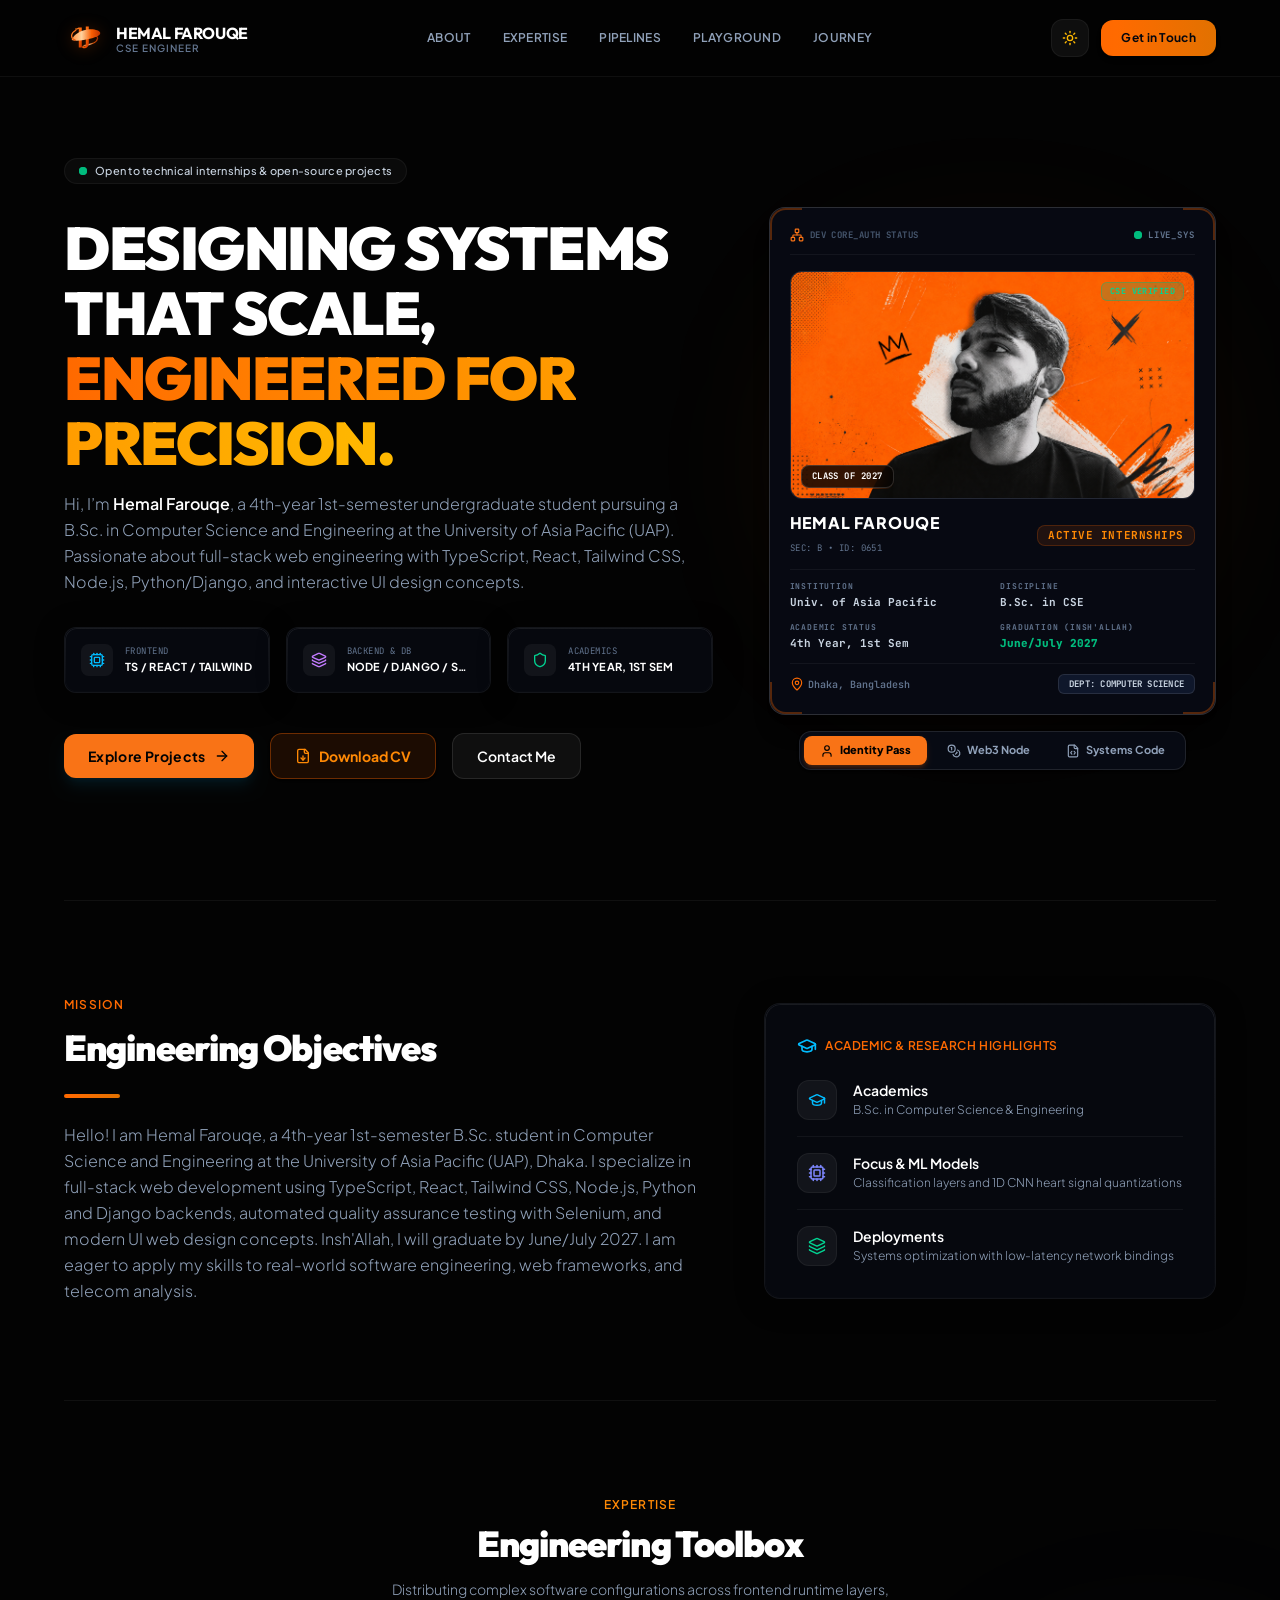
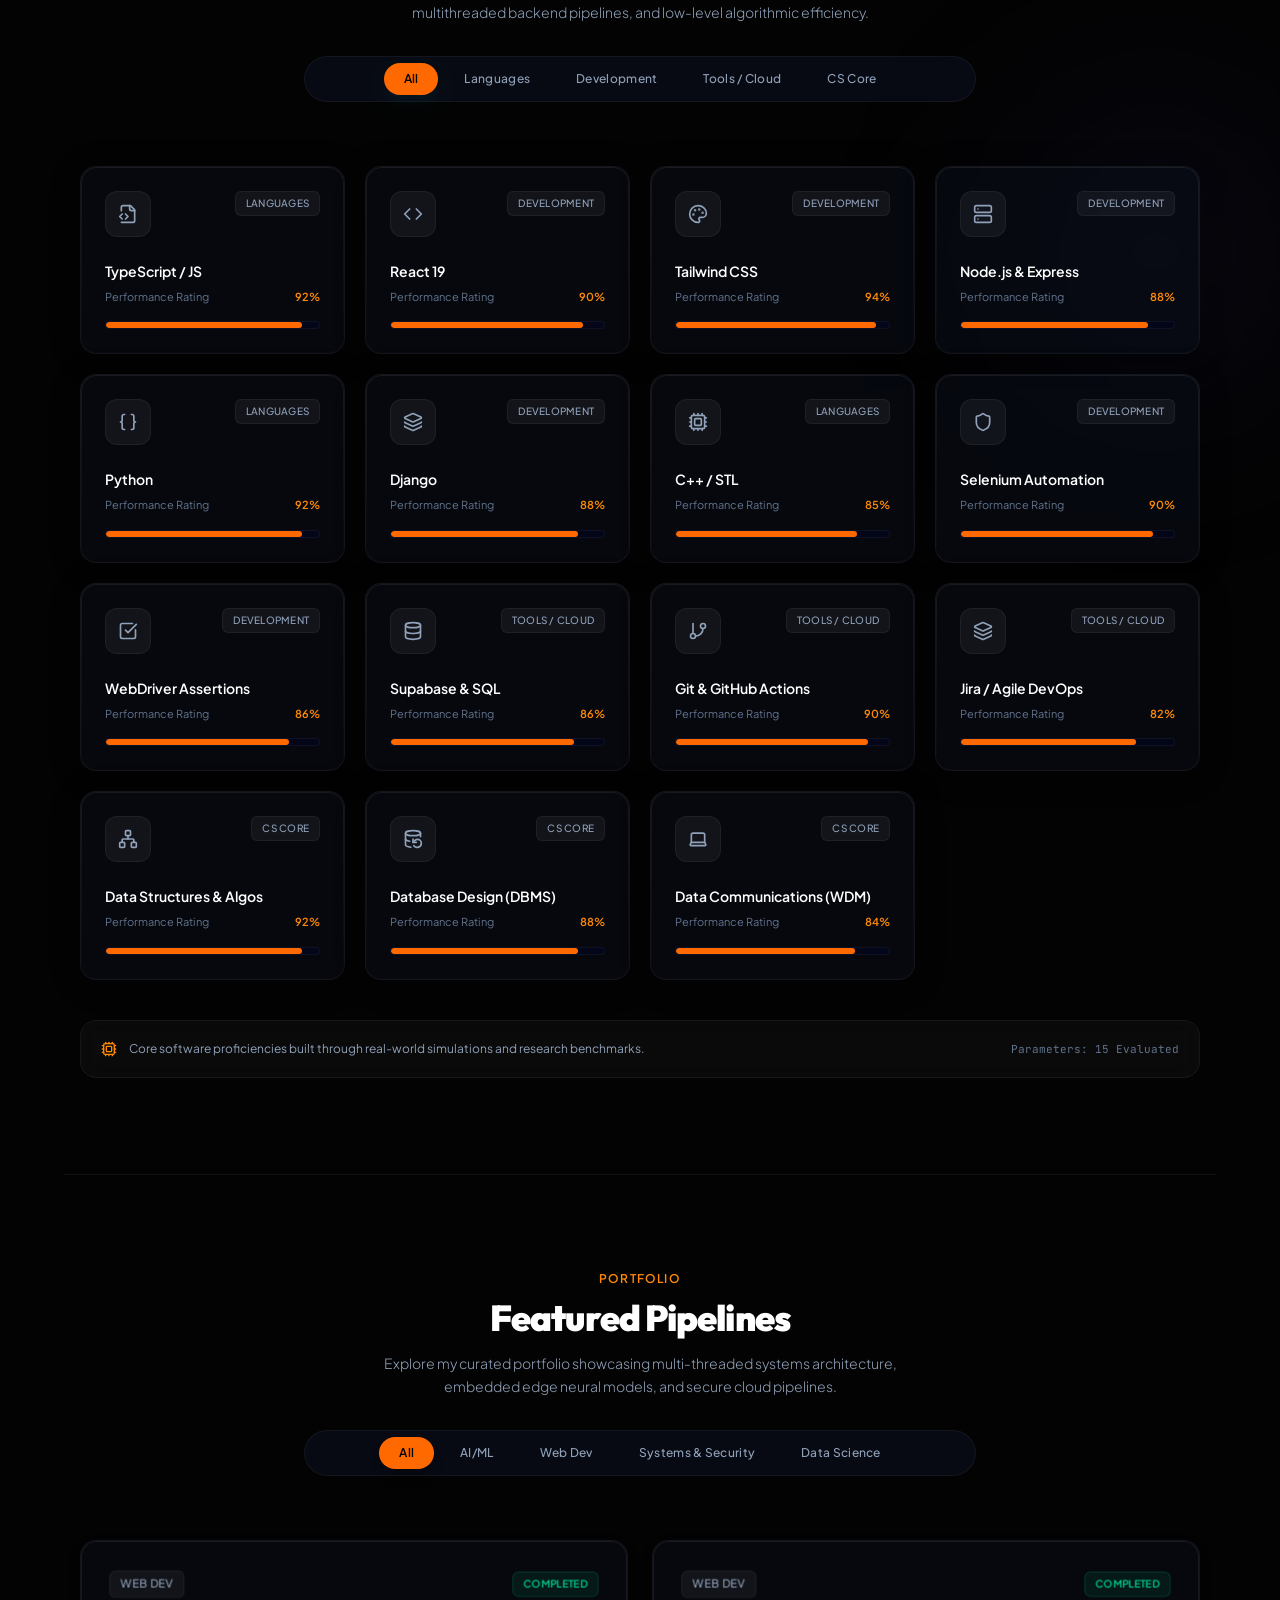
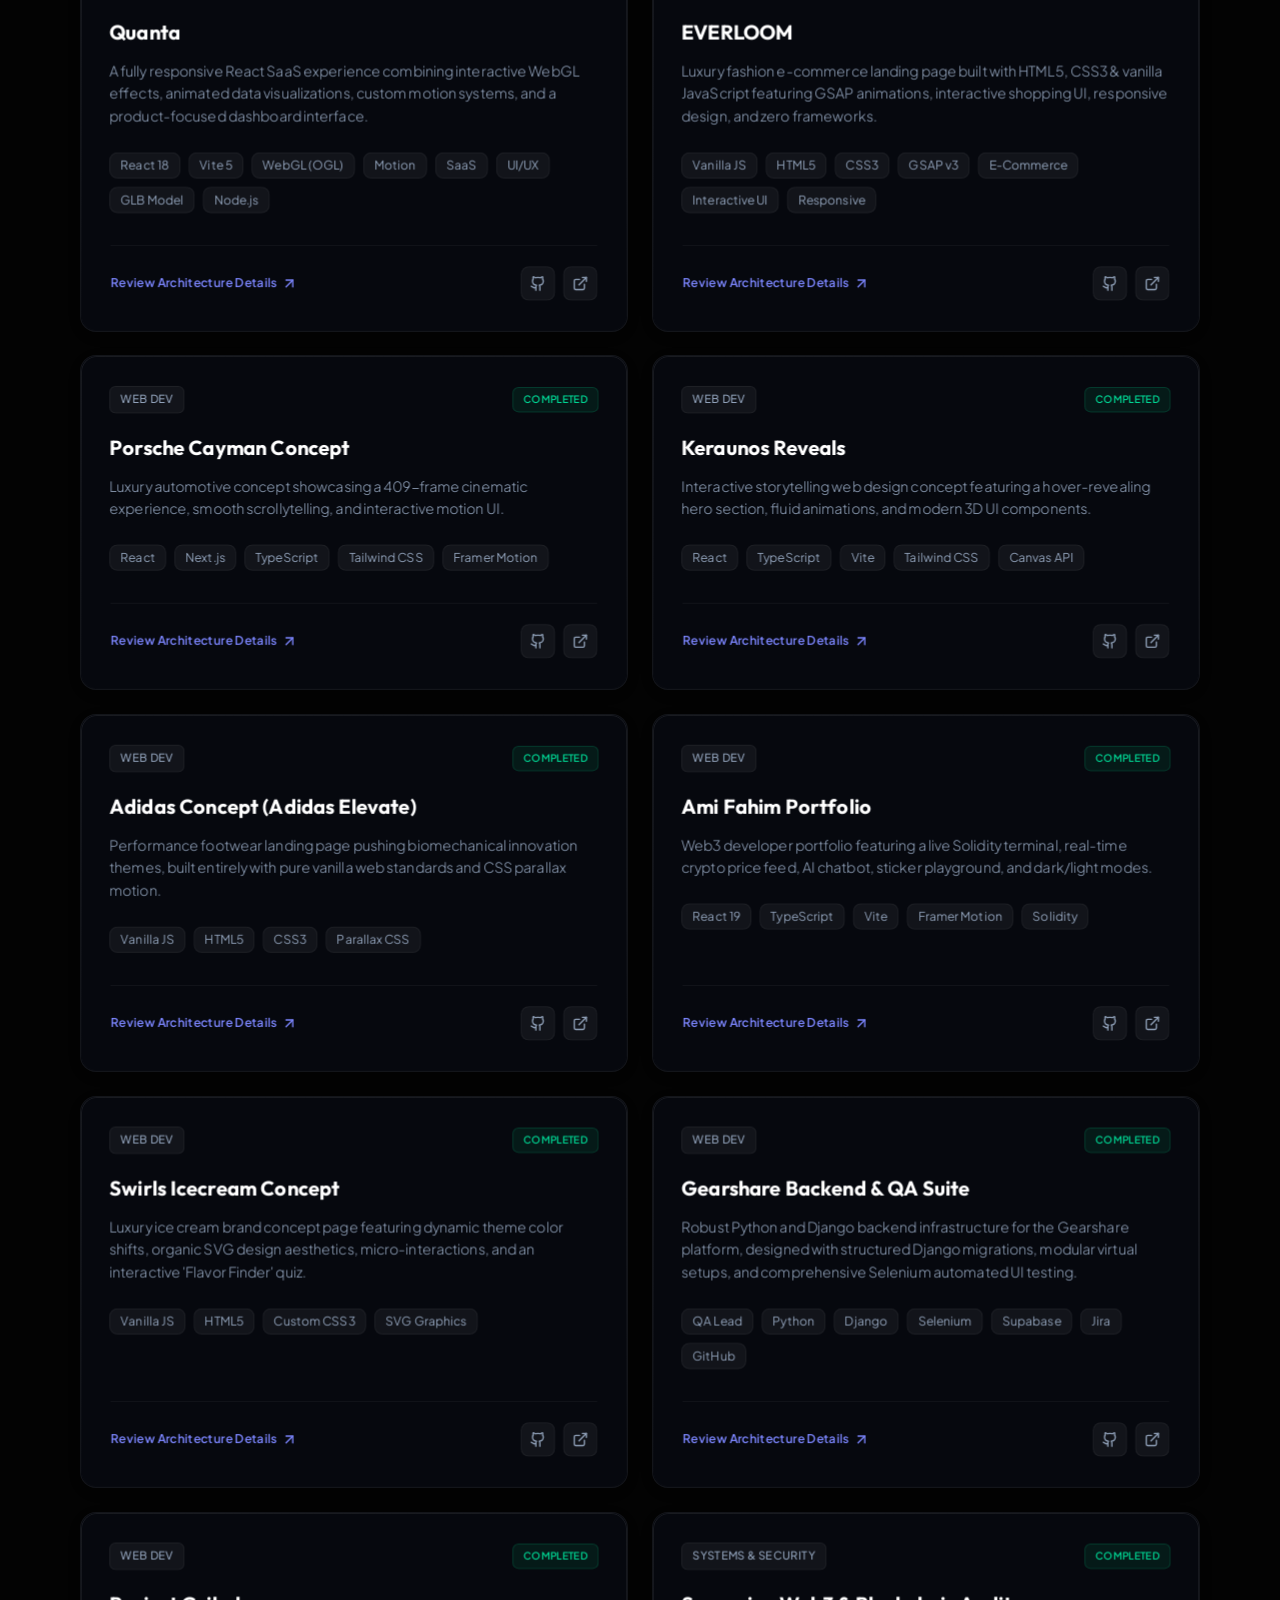
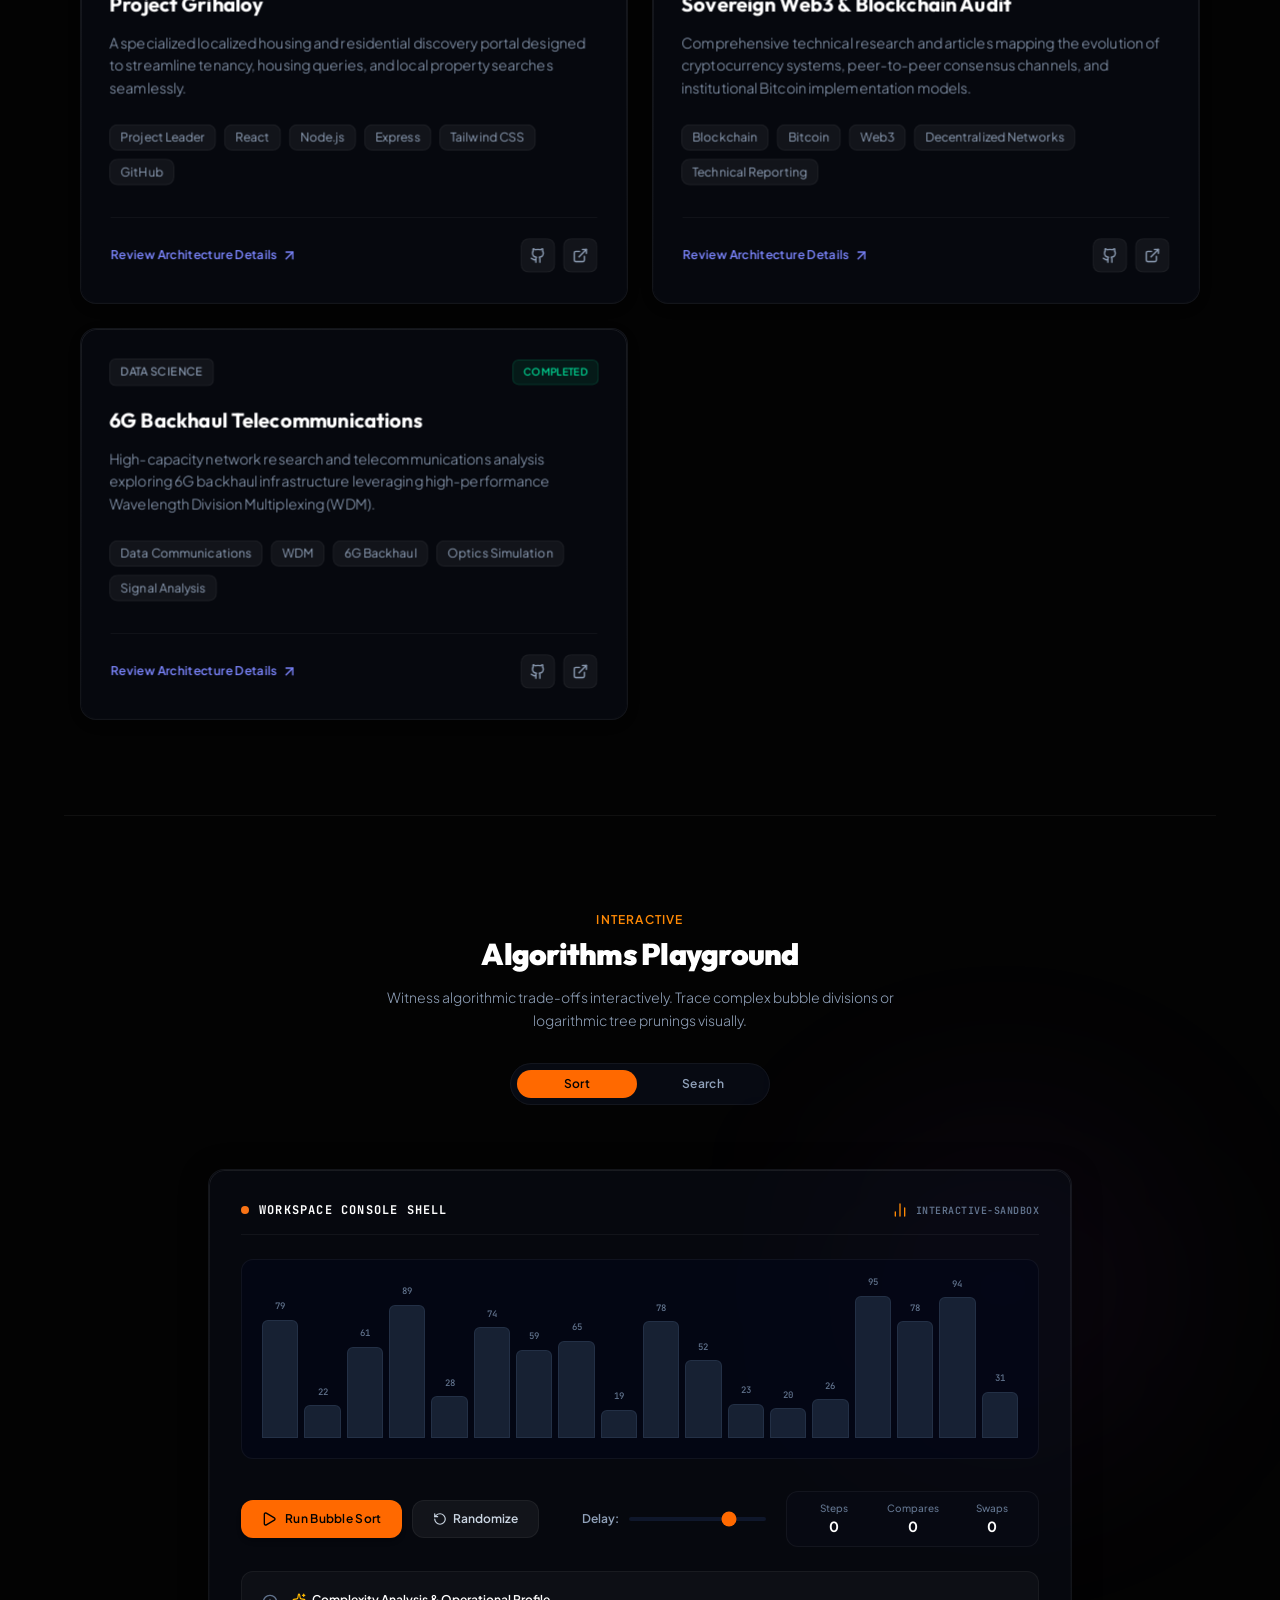
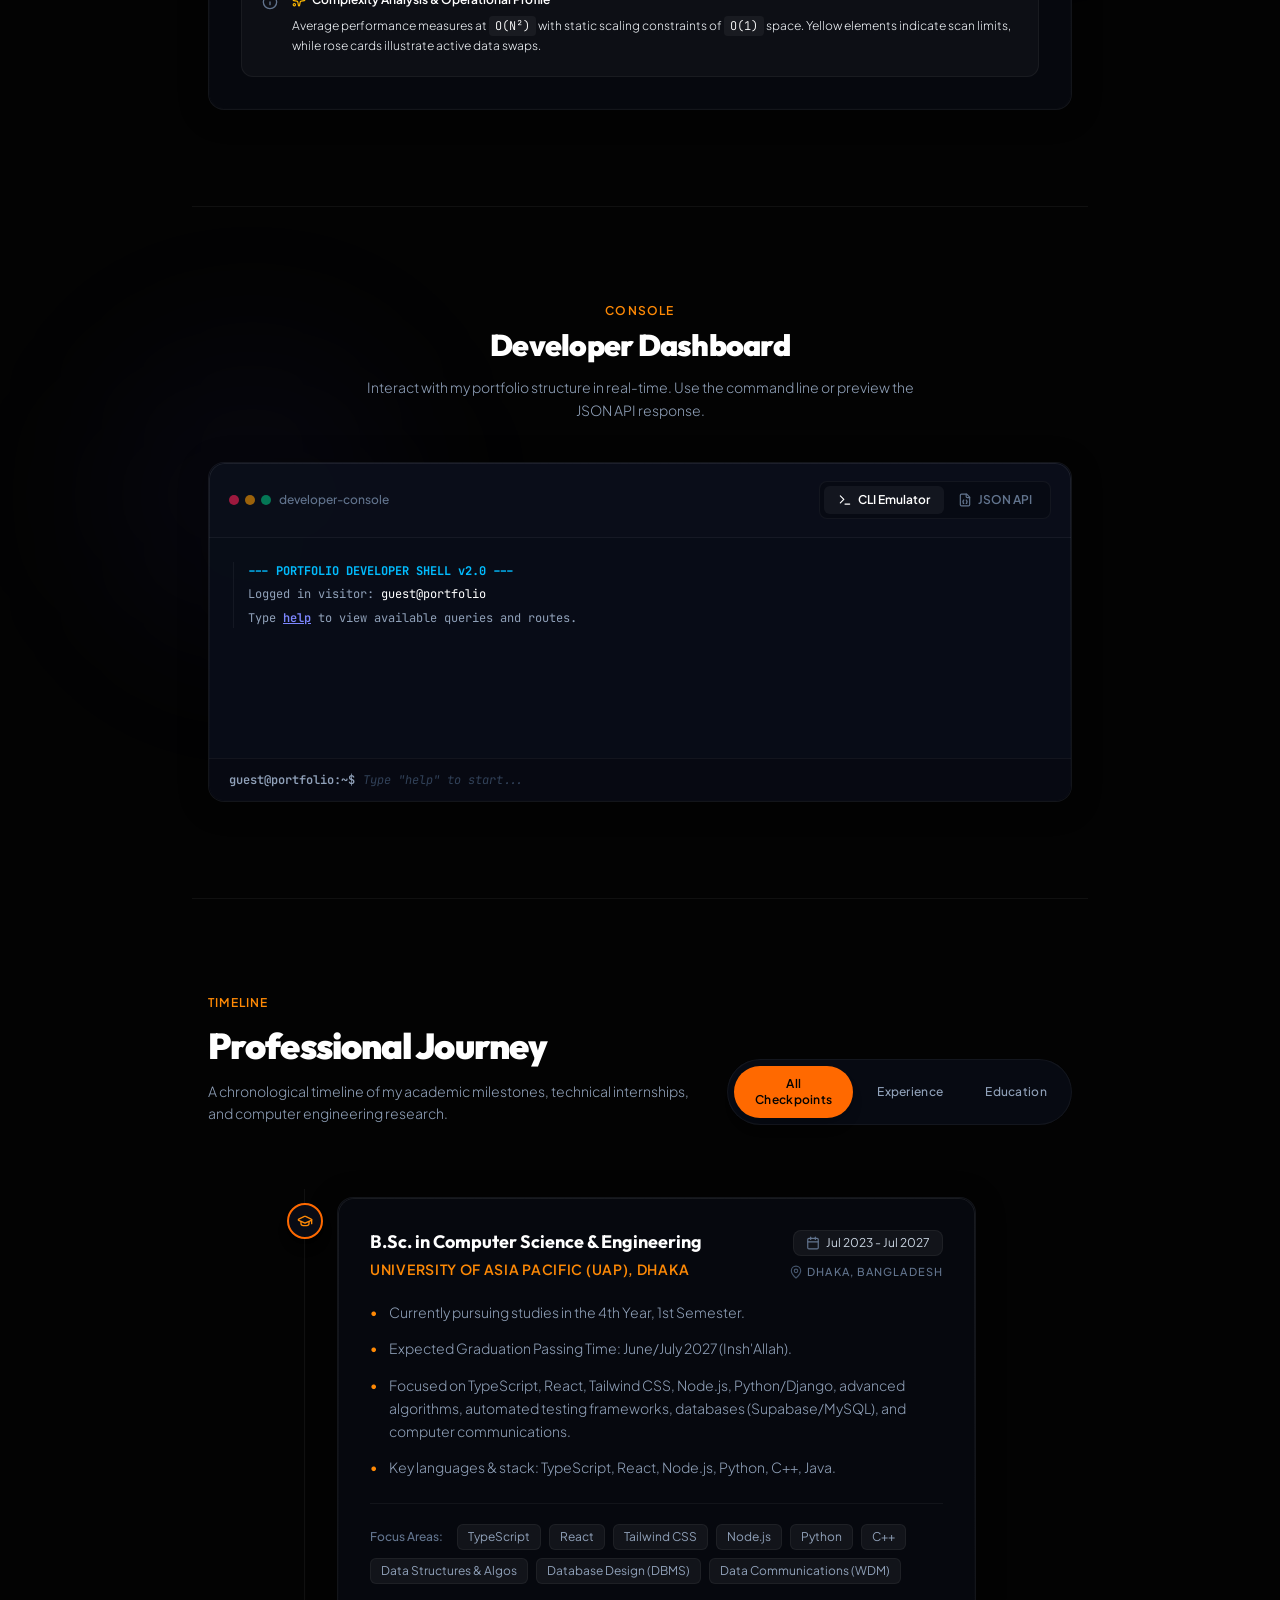
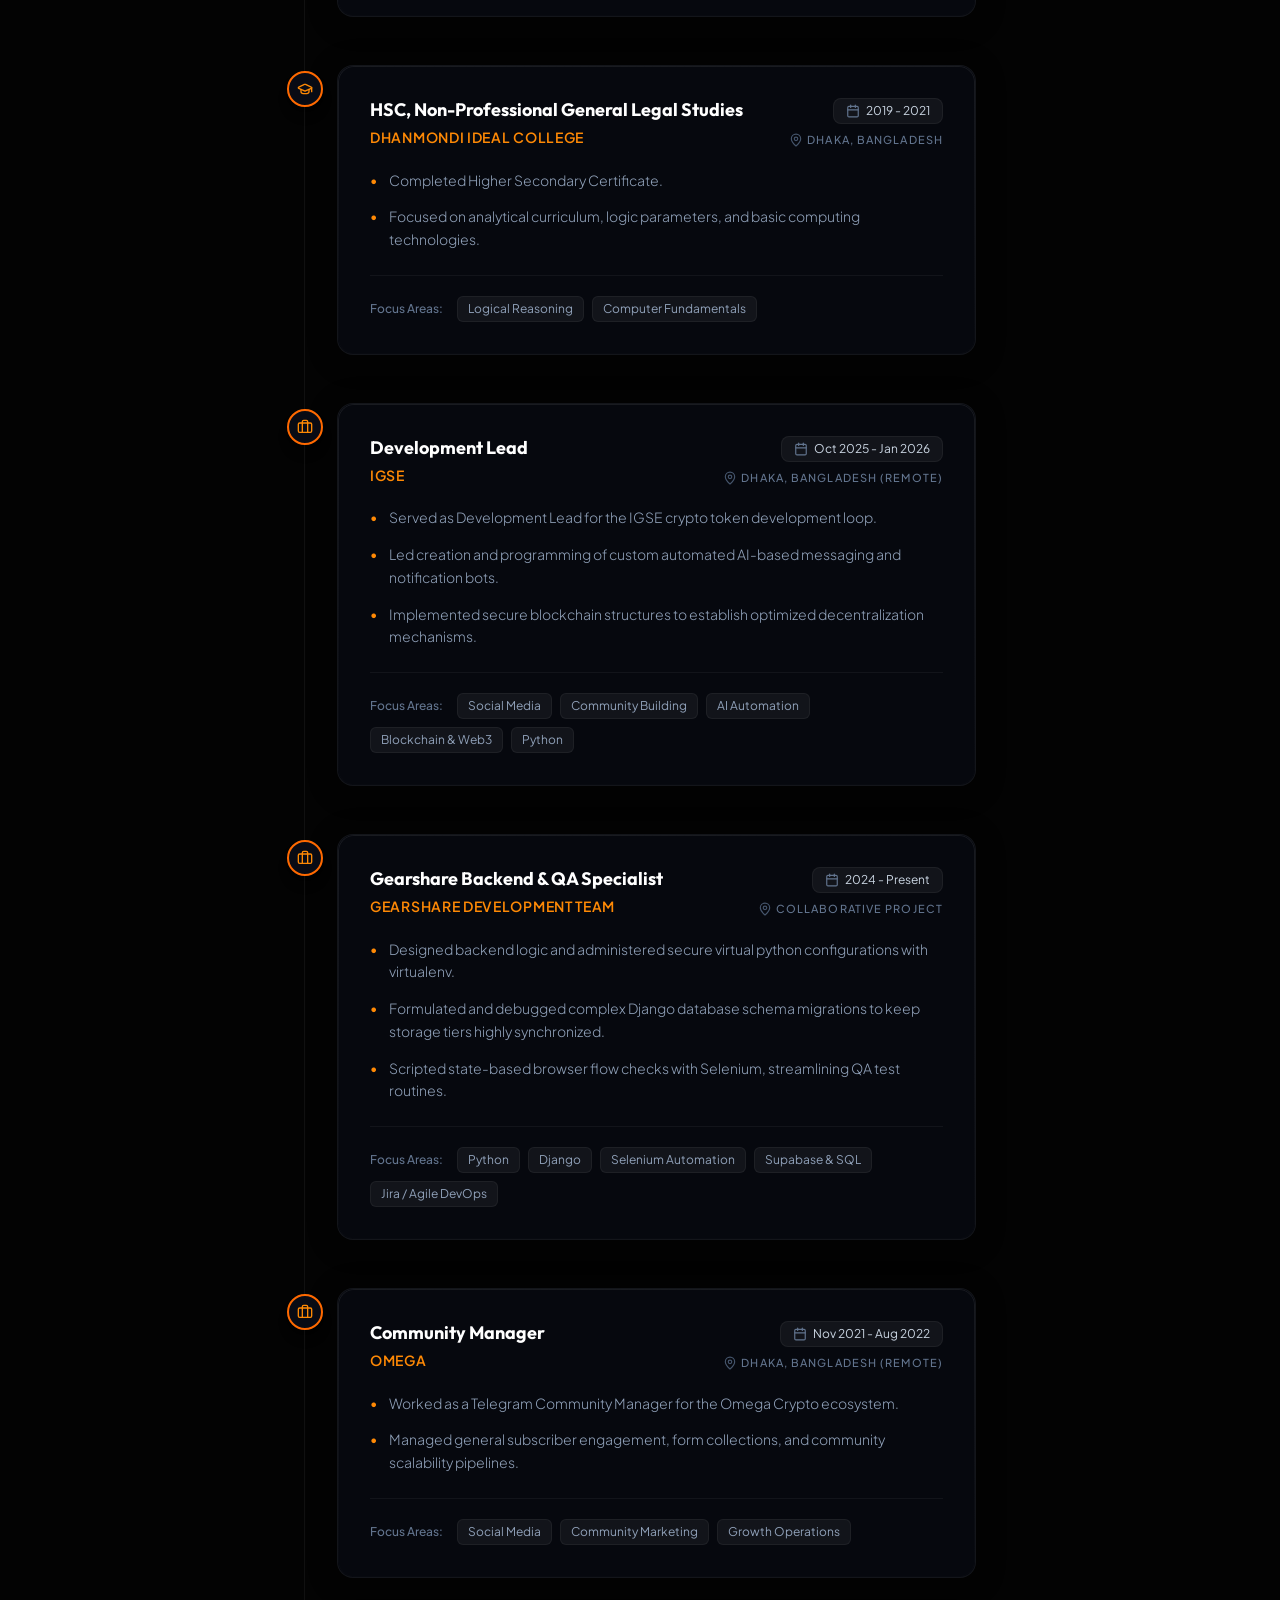
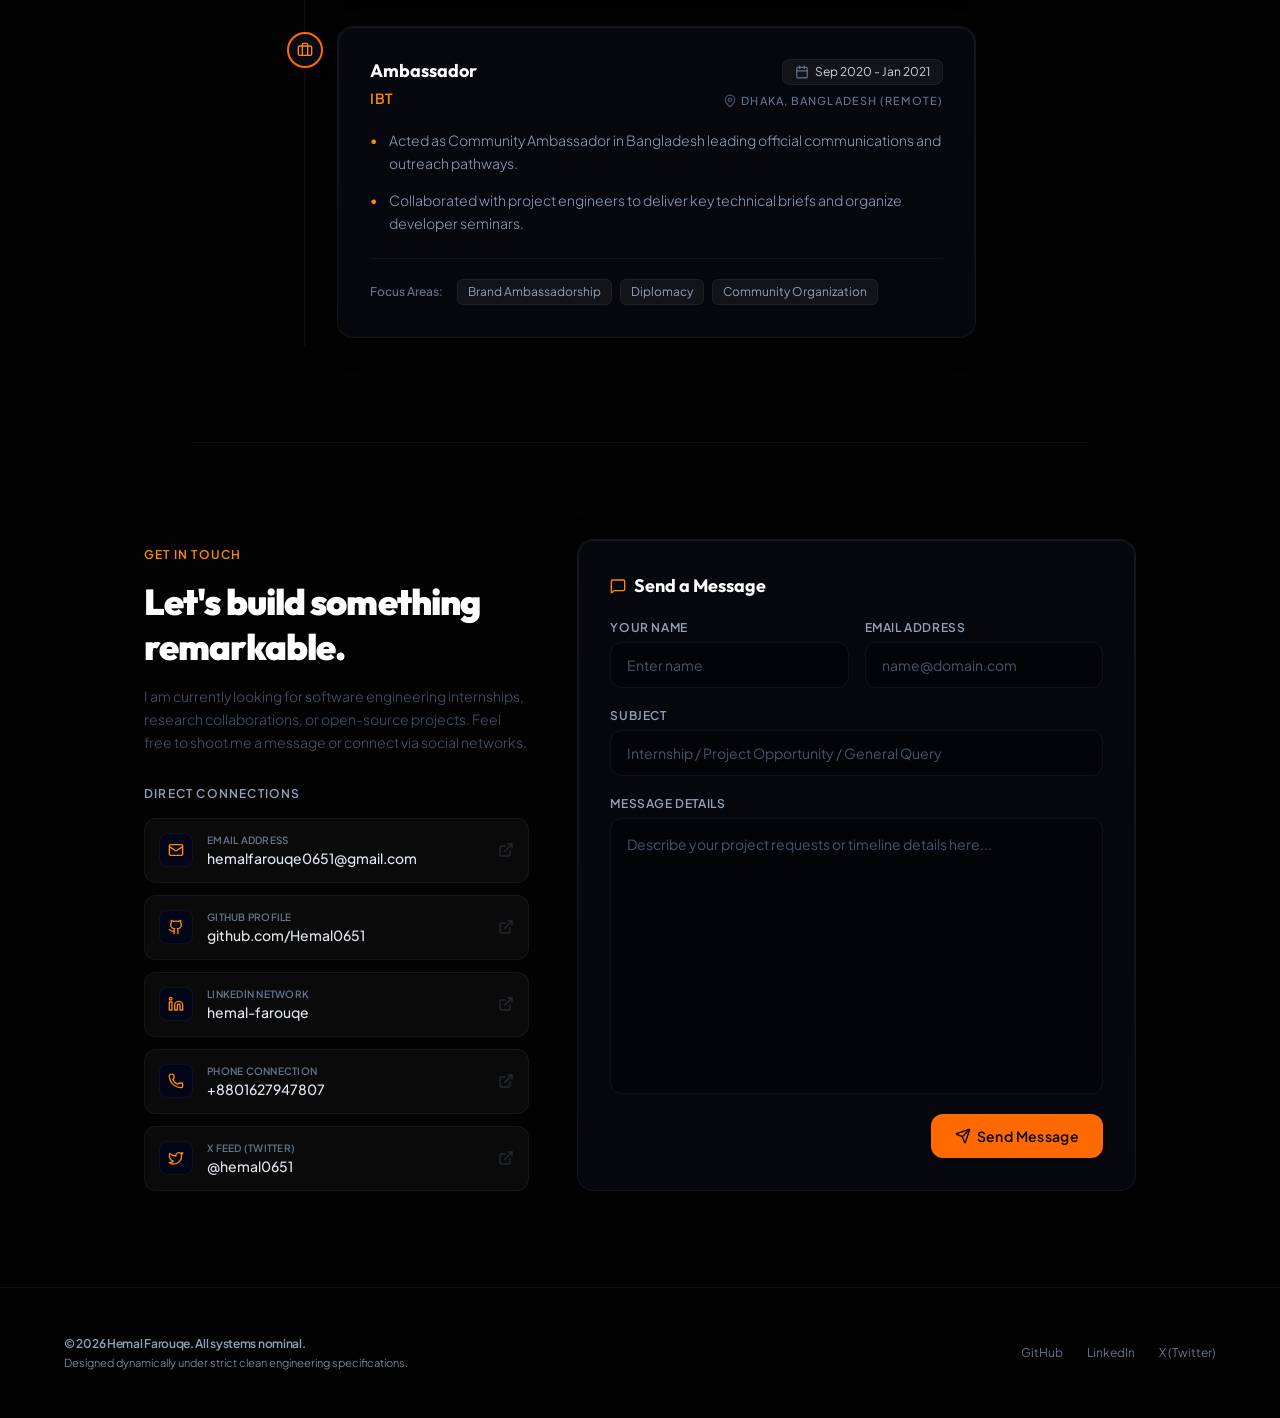
==== commit 0b11ff36: "deploy: 532b0253e1874a6bcb4e9deb8d3863679363acc9" ====
--- a/index.html
+++ b/index.html
@@ -27,8 +27,8 @@
     <link rel="preconnect" href="https://fonts.googleapis.com">
     <link rel="preconnect" href="https://fonts.gstatic.com" crossorigin>
     <link href="https://fonts.googleapis.com/css2?family=Outfit:wght@300;400;500;600;700;800&family=JetBrains+Mono:wght@400;500;600&family=Plus+Jakarta+Sans:wght@300;400;500;600;700;800&family=Inter:wght@300;400;500;600&display=swap" rel="stylesheet">
-    <script type="module" crossorigin src="/assets/index-3EXwciPM.js"></script>
-    <link rel="stylesheet" crossorigin href="/assets/index-Wxnjkyc2.css">
+    <script type="module" crossorigin src="/assets/index-wbTGY1vC.js"></script>
+    <link rel="stylesheet" crossorigin href="/assets/index-CkpVFtRh.css">
   </head>
   <body class="bg-[#f8fafc] dark:bg-[#030303] text-slate-900 dark:text-slate-100 selection:bg-orange-500 selection:text-white antialiased">
     <div id="root"></div>
--- a/assets/index-CkpVFtRh.css
+++ b/assets/index-CkpVFtRh.css
@@ -0,0 +1 @@
+@import"https://fonts.googleapis.com/css2?family=Plus+Jakarta+Sans:wght@300;400;500;600;700;800&family=Outfit:wght@300;400;500;600;700;800;900&family=JetBrains+Mono:wght@400;500;600&display=swap";/*! tailwindcss v4.3.1 | MIT License | https://tailwindcss.com */@layer properties{@supports (((-webkit-hyphens:none)) and (not (margin-trim:inline))) or ((-moz-orient:inline) and (not (color:rgb(from red r g b)))){*,:before,:after,::backdrop{--tw-translate-x:0;--tw-translate-y:0;--tw-translate-z:0;--tw-scale-x:1;--tw-scale-y:1;--tw-scale-z:1;--tw-rotate-x:initial;--tw-rotate-y:initial;--tw-rotate-z:initial;--tw-skew-x:initial;--tw-skew-y:initial;--tw-space-y-reverse:0;--tw-space-x-reverse:0;--tw-border-style:solid;--tw-gradient-position:initial;--tw-gradient-from:#0000;--tw-gradient-via:#0000;--tw-gradient-to:#0000;--tw-gradient-stops:initial;--tw-gradient-via-stops:initial;--tw-gradient-from-position:0%;--tw-gradient-via-position:50%;--tw-gradient-to-position:100%;--tw-leading:initial;--tw-font-weight:initial;--tw-tracking:initial;--tw-shadow:0 0 #0000;--tw-shadow-color:initial;--tw-shadow-alpha:100%;--tw-inset-shadow:0 0 #0000;--tw-inset-shadow-color:initial;--tw-inset-shadow-alpha:100%;--tw-ring-color:initial;--tw-ring-shadow:0 0 #0000;--tw-inset-ring-color:initial;--tw-inset-ring-shadow:0 0 #0000;--tw-ring-inset:initial;--tw-ring-offset-width:0px;--tw-ring-offset-color:#fff;--tw-ring-offset-shadow:0 0 #0000;--tw-blur:initial;--tw-brightness:initial;--tw-contrast:initial;--tw-grayscale:initial;--tw-hue-rotate:initial;--tw-invert:initial;--tw-opacity:initial;--tw-saturate:initial;--tw-sepia:initial;--tw-drop-shadow:initial;--tw-drop-shadow-color:initial;--tw-drop-shadow-alpha:100%;--tw-drop-shadow-size:initial;--tw-backdrop-blur:initial;--tw-backdrop-brightness:initial;--tw-backdrop-contrast:initial;--tw-backdrop-grayscale:initial;--tw-backdrop-hue-rotate:initial;--tw-backdrop-invert:initial;--tw-backdrop-opacity:initial;--tw-backdrop-saturate:initial;--tw-backdrop-sepia:initial;--tw-duration:initial;--tw-ease:initial}}}@layer theme{:root,:host{--font-sans:"Plus Jakarta Sans", "Inter", sans-serif;--font-mono:"JetBrains Mono", monospace;--color-red-600:oklch(57.7% .245 27.325);--color-orange-400:oklch(75% .183 55.934);--color-orange-500:oklch(70.5% .213 47.604);--color-orange-600:oklch(64.6% .222 41.116);--color-orange-700:oklch(55.3% .195 38.402);--color-amber-50:oklch(98.7% .022 95.277);--color-amber-200:oklch(92.4% .12 95.746);--color-amber-400:oklch(82.8% .189 84.429);--color-amber-500:oklch(76.9% .188 70.08);--color-amber-600:oklch(66.6% .179 58.318);--color-amber-700:oklch(55.5% .163 48.998);--color-emerald-50:oklch(97.9% .021 166.113);--color-emerald-200:oklch(90.5% .093 164.15);--color-emerald-300:oklch(84.5% .143 164.978);--color-emerald-400:oklch(76.5% .177 163.223);--color-emerald-500:oklch(69.6% .17 162.48);--color-emerald-600:oklch(59.6% .145 163.225);--color-emerald-700:oklch(50.8% .118 165.612);--color-teal-400:oklch(77.7% .152 181.912);--color-teal-600:oklch(60% .118 184.704);--color-cyan-400:oklch(78.9% .154 211.53);--color-sky-50:oklch(97.7% .013 236.62);--color-sky-200:oklch(90.1% .058 230.902);--color-sky-300:oklch(82.8% .111 230.318);--color-sky-400:oklch(74.6% .16 232.661);--color-sky-500:oklch(68.5% .169 237.323);--color-sky-600:oklch(58.8% .158 241.966);--color-sky-700:oklch(50% .134 242.749);--color-blue-600:oklch(54.6% .245 262.881);--color-indigo-300:oklch(78.5% .115 274.713);--color-indigo-400:oklch(67.3% .182 276.935);--color-indigo-500:oklch(58.5% .233 277.117);--color-indigo-600:oklch(51.1% .262 276.966);--color-indigo-700:oklch(45.7% .24 277.023);--color-indigo-800:oklch(39.8% .195 277.366);--color-violet-400:oklch(70.2% .183 293.541);--color-purple-400:oklch(71.4% .203 305.504);--color-purple-500:oklch(62.7% .265 303.9);--color-purple-600:oklch(55.8% .288 302.321);--color-pink-50:oklch(97.1% .014 343.198);--color-pink-200:oklch(89.9% .061 343.231);--color-pink-400:oklch(71.8% .202 349.761);--color-pink-500:oklch(65.6% .241 354.308);--color-pink-600:oklch(59.2% .249 .584);--color-pink-700:oklch(52.5% .223 3.958);--color-rose-400:oklch(71.2% .194 13.428);--color-rose-500:oklch(64.5% .246 16.439);--color-rose-600:oklch(58.6% .253 17.585);--color-rose-700:oklch(51.4% .222 16.935);--color-slate-50:oklch(98.4% .003 247.858);--color-slate-100:oklch(96.8% .007 247.896);--color-slate-200:oklch(92.9% .013 255.508);--color-slate-300:oklch(86.9% .022 252.894);--color-slate-400:oklch(70.4% .04 256.788);--color-slate-500:oklch(55.4% .046 257.417);--color-slate-600:oklch(44.6% .043 257.281);--color-slate-700:oklch(37.2% .044 257.287);--color-slate-800:oklch(27.9% .041 260.031);--color-slate-900:oklch(20.8% .042 265.755);--color-slate-950:oklch(12.9% .042 264.695);--color-black:#000;--color-white:#fff;--spacing:.25rem;--container-md:28rem;--container-lg:32rem;--container-xl:36rem;--container-2xl:42rem;--container-3xl:48rem;--container-4xl:56rem;--container-5xl:64rem;--container-6xl:72rem;--text-xs:.75rem;--text-xs--line-height:calc(1 / .75);--text-sm:.875rem;--text-sm--line-height:calc(1.25 / .875);--text-base:1rem;--text-base--line-height: 1.5 ;--text-lg:1.125rem;--text-lg--line-height:calc(1.75 / 1.125);--text-xl:1.25rem;--text-xl--line-height:calc(1.75 / 1.25);--text-2xl:1.5rem;--text-2xl--line-height:calc(2 / 1.5);--text-3xl:1.875rem;--text-3xl--line-height: 1.2 ;--text-4xl:2.25rem;--text-4xl--line-height:calc(2.5 / 2.25);--text-5xl:3rem;--text-5xl--line-height:1;--text-6xl:3.75rem;--text-6xl--line-height:1;--font-weight-light:300;--font-weight-normal:400;--font-weight-medium:500;--font-weight-semibold:600;--font-weight-bold:700;--font-weight-extrabold:800;--font-weight-black:900;--tracking-tight:-.025em;--tracking-wide:.025em;--tracking-wider:.05em;--tracking-widest:.1em;--leading-tight:1.25;--leading-snug:1.375;--leading-normal:1.5;--leading-relaxed:1.625;--radius-md:.375rem;--radius-lg:.5rem;--radius-xl:.75rem;--radius-2xl:1rem;--ease-out:cubic-bezier(0, 0, .2, 1);--animate-ping:ping 1s cubic-bezier(0, 0, .2, 1) infinite;--animate-pulse:pulse 2s cubic-bezier(.4, 0, .6, 1) infinite;--blur-md:12px;--default-transition-duration:.15s;--default-transition-timing-function:cubic-bezier(.4, 0, .2, 1);--default-font-family:var(--font-sans);--default-mono-font-family:var(--font-mono);--font-display:"Outfit", sans-serif}}@layer base{*,:after,:before,::backdrop{box-sizing:border-box;border:0 solid;margin:0;padding:0}::file-selector-button{box-sizing:border-box;border:0 solid;margin:0;padding:0}html,:host{-webkit-text-size-adjust:100%;-moz-tab-size:4;tab-size:4;line-height:1.5;font-family:var(--default-font-family,ui-sans-serif, system-ui, sans-serif, "Apple Color Emoji", "Segoe UI Emoji", "Segoe UI Symbol", "Noto Color Emoji");font-feature-settings:var(--default-font-feature-settings,normal);font-variation-settings:var(--default-font-variation-settings,normal);-webkit-tap-highlight-color:transparent}hr{height:0;color:inherit;border-top-width:1px}abbr:where([title]){-webkit-text-decoration:underline dotted;text-decoration:underline dotted}h1,h2,h3,h4,h5,h6{font-size:inherit;font-weight:inherit}a{color:inherit;-webkit-text-decoration:inherit;text-decoration:inherit}b,strong{font-weight:bolder}code,kbd,samp,pre{font-family:var(--default-mono-font-family,ui-monospace, SFMono-Regular, Menlo, Monaco, Consolas, "Liberation Mono", "Courier New", monospace);font-feature-settings:var(--default-mono-font-feature-settings,normal);font-variation-settings:var(--default-mono-font-variation-settings,normal);font-size:1em}small{font-size:80%}sub,sup{vertical-align:baseline;font-size:75%;line-height:0;position:relative}sub{bottom:-.25em}sup{top:-.5em}table{text-indent:0;border-color:inherit;border-collapse:collapse}:-moz-focusring{outline:auto}progress{vertical-align:baseline}summary{display:list-item}ol,ul,menu{list-style:none}img,svg,video,canvas,audio,iframe,embed,object{vertical-align:middle;display:block}img,video{max-width:100%;height:auto}button,input,select,optgroup,textarea{font:inherit;font-feature-settings:inherit;font-variation-settings:inherit;letter-spacing:inherit;color:inherit;opacity:1;background-color:#0000;border-radius:0}::file-selector-button{font:inherit;font-feature-settings:inherit;font-variation-settings:inherit;letter-spacing:inherit;color:inherit;opacity:1;background-color:#0000;border-radius:0}:where(select:is([multiple],[size])) optgroup{font-weight:bolder}:where(select:is([multiple],[size])) optgroup option{padding-inline-start:20px}::file-selector-button{margin-inline-end:4px}::placeholder{opacity:1}@supports (not ((-webkit-appearance:-apple-pay-button))) or (contain-intrinsic-size:1px){::placeholder{color:currentColor}@supports (color:color-mix(in lab,red,red)){::placeholder{color:color-mix(in oklab,currentcolor 50%,transparent)}}}textarea{resize:vertical}::-webkit-search-decoration{-webkit-appearance:none}::-webkit-date-and-time-value{min-height:1lh;text-align:inherit}::-webkit-datetime-edit{display:inline-flex}::-webkit-datetime-edit-fields-wrapper{padding:0}::-webkit-datetime-edit{padding-block:0}::-webkit-datetime-edit-year-field{padding-block:0}::-webkit-datetime-edit-month-field{padding-block:0}::-webkit-datetime-edit-day-field{padding-block:0}::-webkit-datetime-edit-hour-field{padding-block:0}::-webkit-datetime-edit-minute-field{padding-block:0}::-webkit-datetime-edit-second-field{padding-block:0}::-webkit-datetime-edit-millisecond-field{padding-block:0}::-webkit-datetime-edit-meridiem-field{padding-block:0}::-webkit-calendar-picker-indicator{line-height:1}:-moz-ui-invalid{box-shadow:none}button,input:where([type=button],[type=reset],[type=submit]){-webkit-appearance:button;-moz-appearance:button;appearance:button}::file-selector-button{-webkit-appearance:button;-moz-appearance:button;appearance:button}::-webkit-inner-spin-button{height:auto}::-webkit-outer-spin-button{height:auto}[hidden]:where(:not([hidden=until-found])){display:none!important}}@layer components;@layer utilities{.pointer-events-none{pointer-events:none}.absolute{position:absolute}.fixed{position:fixed}.relative{position:relative}.static{position:static}.sticky{position:sticky}.inset-0{top:0;right:0;bottom:0;left:0}.top-0{top:0}.top-1\.5{top:calc(var(--spacing) * 1.5)}.top-1\/2{top:50%}.top-2\.5{top:calc(var(--spacing) * 2.5)}.top-3\.5{top:calc(var(--spacing) * 3.5)}.top-4{top:calc(var(--spacing) * 4)}.top-\[20\%\]{top:20%}.top-\[30\%\]{top:30%}.right-0{right:0}.right-2\.5{right:calc(var(--spacing) * 2.5)}.right-4{right:calc(var(--spacing) * 4)}.right-6{right:calc(var(--spacing) * 6)}.right-\[-10\%\]{right:-10%}.bottom-0{bottom:0}.bottom-2\.5{bottom:calc(var(--spacing) * 2.5)}.bottom-6{bottom:calc(var(--spacing) * 6)}.bottom-\[-18px\]{bottom:-18px}.left-0{left:0}.left-1\/2{left:50%}.left-2\.5{left:calc(var(--spacing) * 2.5)}.left-\[-10\%\]{left:-10%}.left-\[-50px\]{left:-50px}.z-0{z-index:0}.z-10{z-index:10}.z-20{z-index:20}.z-40{z-index:40}.z-45{z-index:45}.z-50{z-index:50}.z-\[9999\]{z-index:9999}.container{width:100%}@media(min-width:40rem){.container{max-width:40rem}}@media(min-width:48rem){.container{max-width:48rem}}@media(min-width:64rem){.container{max-width:64rem}}@media(min-width:80rem){.container{max-width:80rem}}@media(min-width:96rem){.container{max-width:96rem}}.mx-auto{margin-inline:auto}.my-auto{margin-block:auto}.-mt-1{margin-top:calc(var(--spacing) * -1)}.-mt-3{margin-top:calc(var(--spacing) * -3)}.-mt-4{margin-top:calc(var(--spacing) * -4)}.-mt-6{margin-top:calc(var(--spacing) * -6)}.-mt-\[3px\]{margin-top:-3px}.mt-0\.5{margin-top:calc(var(--spacing) * .5)}.mt-1{margin-top:var(--spacing)}.mt-2{margin-top:calc(var(--spacing) * 2)}.mt-3{margin-top:calc(var(--spacing) * 3)}.mt-3\.5{margin-top:calc(var(--spacing) * 3.5)}.mt-4{margin-top:calc(var(--spacing) * 4)}.mt-6{margin-top:calc(var(--spacing) * 6)}.mt-8{margin-top:calc(var(--spacing) * 8)}.mt-10{margin-top:calc(var(--spacing) * 10)}.mt-\[4\.5px\]{margin-top:4.5px}.mt-auto{margin-top:auto}.mr-1\.5{margin-right:calc(var(--spacing) * 1.5)}.mr-2{margin-right:calc(var(--spacing) * 2)}.mr-3{margin-right:calc(var(--spacing) * 3)}.mb-1{margin-bottom:var(--spacing)}.mb-1\.5{margin-bottom:calc(var(--spacing) * 1.5)}.mb-2{margin-bottom:calc(var(--spacing) * 2)}.mb-3{margin-bottom:calc(var(--spacing) * 3)}.mb-4{margin-bottom:calc(var(--spacing) * 4)}.mb-5{margin-bottom:calc(var(--spacing) * 5)}.mb-6{margin-bottom:calc(var(--spacing) * 6)}.mb-8{margin-bottom:calc(var(--spacing) * 8)}.mb-10{margin-bottom:calc(var(--spacing) * 10)}.mb-16{margin-bottom:calc(var(--spacing) * 16)}.-ml-3{margin-left:calc(var(--spacing) * -3)}.-ml-4{margin-left:calc(var(--spacing) * -4)}.-ml-6{margin-left:calc(var(--spacing) * -6)}.-ml-\[3px\]{margin-left:-3px}.ml-6{margin-left:calc(var(--spacing) * 6)}.block{display:block}.contents{display:contents}.flex{display:flex}.grid{display:grid}.hidden{display:none}.inline{display:inline}.inline-flex{display:inline-flex}.aspect-\[16\/9\]{aspect-ratio:16/9}.h-0\.5{height:calc(var(--spacing) * .5)}.h-1{height:var(--spacing)}.h-1\.5{height:calc(var(--spacing) * 1.5)}.h-2{height:calc(var(--spacing) * 2)}.h-2\.5{height:calc(var(--spacing) * 2.5)}.h-3{height:calc(var(--spacing) * 3)}.h-3\.5{height:calc(var(--spacing) * 3.5)}.h-4{height:calc(var(--spacing) * 4)}.h-4\.5{height:calc(var(--spacing) * 4.5)}.h-5{height:calc(var(--spacing) * 5)}.h-6{height:calc(var(--spacing) * 6)}.h-8{height:calc(var(--spacing) * 8)}.h-9{height:calc(var(--spacing) * 9)}.h-10{height:calc(var(--spacing) * 10)}.h-12{height:calc(var(--spacing) * 12)}.h-14{height:calc(var(--spacing) * 14)}.h-28{height:calc(var(--spacing) * 28)}.h-\[200px\]{height:200px}.h-\[300px\]{height:300px}.h-\[328px\]{height:328px}.h-\[340px\]{height:340px}.h-\[350px\]{height:350px}.h-full{height:100%}.max-h-\[90vh\]{max-height:90vh}.max-h-\[280px\]{max-height:280px}.min-h-\[110px\]{min-height:110px}.min-h-\[145px\]{min-height:145px}.min-h-\[160px\]{min-height:160px}.min-h-\[220px\]{min-height:220px}.min-h-\[calc\(100vh-4\.75rem\)\]{min-height:calc(100vh - 4.75rem)}.min-h-screen{min-height:100vh}.w-1\.5{width:calc(var(--spacing) * 1.5)}.w-1\/2{width:50%}.w-2{width:calc(var(--spacing) * 2)}.w-2\.5{width:calc(var(--spacing) * 2.5)}.w-3{width:calc(var(--spacing) * 3)}.w-3\.5{width:calc(var(--spacing) * 3.5)}.w-4{width:calc(var(--spacing) * 4)}.w-4\.5{width:calc(var(--spacing) * 4.5)}.w-5{width:calc(var(--spacing) * 5)}.w-6{width:calc(var(--spacing) * 6)}.w-8{width:calc(var(--spacing) * 8)}.w-9{width:calc(var(--spacing) * 9)}.w-10{width:calc(var(--spacing) * 10)}.w-12{width:calc(var(--spacing) * 12)}.w-14{width:calc(var(--spacing) * 14)}.w-28{width:calc(var(--spacing) * 28)}.w-\[300px\]{width:300px}.w-\[350px\]{width:350px}.w-auto{width:auto}.w-fit{width:fit-content}.w-full{width:100%}.max-w-2xl{max-width:var(--container-2xl)}.max-w-3xl{max-width:var(--container-3xl)}.max-w-4xl{max-width:var(--container-4xl)}.max-w-5xl{max-width:var(--container-5xl)}.max-w-6xl{max-width:var(--container-6xl)}.max-w-\[260px\]{max-width:260px}.max-w-\[1800px\]{max-width:1800px}.max-w-full{max-width:100%}.max-w-lg{max-width:var(--container-lg)}.max-w-md{max-width:var(--container-md)}.max-w-xl{max-width:var(--container-xl)}.min-w-0{min-width:0}.flex-1{flex:1}.flex-shrink-0,.shrink-0{flex-shrink:0}.flex-grow{flex-grow:1}.origin-left{transform-origin:0}.-translate-x-1\/2{--tw-translate-x: -50% ;translate:var(--tw-translate-x) var(--tw-translate-y)}.-translate-y-1\/2{--tw-translate-y: -50% ;translate:var(--tw-translate-x) var(--tw-translate-y)}.scale-90{--tw-scale-x:90%;--tw-scale-y:90%;--tw-scale-z:90%;scale:var(--tw-scale-x) var(--tw-scale-y)}.scale-100{--tw-scale-x:100%;--tw-scale-y:100%;--tw-scale-z:100%;scale:var(--tw-scale-x) var(--tw-scale-y)}.scale-110{--tw-scale-x:110%;--tw-scale-y:110%;--tw-scale-z:110%;scale:var(--tw-scale-x) var(--tw-scale-y)}.scale-x-0{--tw-scale-x:0%;scale:var(--tw-scale-x) var(--tw-scale-y)}.transform{transform:var(--tw-rotate-x,) var(--tw-rotate-y,) var(--tw-rotate-z,) var(--tw-skew-x,) var(--tw-skew-y,)}.animate-ping{animation:var(--animate-ping)}.animate-pulse{animation:var(--animate-pulse)}.cursor-default{cursor:default}.cursor-not-allowed{cursor:not-allowed}.cursor-pointer{cursor:pointer}.resize-none{resize:none}.appearance-none{-webkit-appearance:none;-moz-appearance:none;appearance:none}.grid-cols-1{grid-template-columns:repeat(1,minmax(0,1fr))}.grid-cols-2{grid-template-columns:repeat(2,minmax(0,1fr))}.grid-cols-3{grid-template-columns:repeat(3,minmax(0,1fr))}.flex-col{flex-direction:column}.flex-wrap{flex-wrap:wrap}.items-center{align-items:center}.items-end{align-items:flex-end}.items-start{align-items:flex-start}.justify-between{justify-content:space-between}.justify-center{justify-content:center}.justify-start{justify-content:flex-start}.gap-1{gap:var(--spacing)}.gap-1\.5{gap:calc(var(--spacing) * 1.5)}.gap-2{gap:calc(var(--spacing) * 2)}.gap-2\.5{gap:calc(var(--spacing) * 2.5)}.gap-3{gap:calc(var(--spacing) * 3)}.gap-3\.5{gap:calc(var(--spacing) * 3.5)}.gap-4{gap:calc(var(--spacing) * 4)}.gap-5{gap:calc(var(--spacing) * 5)}.gap-6{gap:calc(var(--spacing) * 6)}.gap-10{gap:calc(var(--spacing) * 10)}.gap-12{gap:calc(var(--spacing) * 12)}.gap-20{gap:calc(var(--spacing) * 20)}:where(.space-y-0\.5>:not(:last-child)){--tw-space-y-reverse:0;margin-block-start:calc(calc(var(--spacing) * .5) * var(--tw-space-y-reverse));margin-block-end:calc(calc(var(--spacing) * .5) * calc(1 - var(--tw-space-y-reverse)))}:where(.space-y-1>:not(:last-child)){--tw-space-y-reverse:0;margin-block-start:calc(var(--spacing) * var(--tw-space-y-reverse));margin-block-end:calc(var(--spacing) * calc(1 - var(--tw-space-y-reverse)))}:where(.space-y-1\.5>:not(:last-child)){--tw-space-y-reverse:0;margin-block-start:calc(calc(var(--spacing) * 1.5) * var(--tw-space-y-reverse));margin-block-end:calc(calc(var(--spacing) * 1.5) * calc(1 - var(--tw-space-y-reverse)))}:where(.space-y-2>:not(:last-child)){--tw-space-y-reverse:0;margin-block-start:calc(calc(var(--spacing) * 2) * var(--tw-space-y-reverse));margin-block-end:calc(calc(var(--spacing) * 2) * calc(1 - var(--tw-space-y-reverse)))}:where(.space-y-2\.5>:not(:last-child)){--tw-space-y-reverse:0;margin-block-start:calc(calc(var(--spacing) * 2.5) * var(--tw-space-y-reverse));margin-block-end:calc(calc(var(--spacing) * 2.5) * calc(1 - var(--tw-space-y-reverse)))}:where(.space-y-3>:not(:last-child)){--tw-space-y-reverse:0;margin-block-start:calc(calc(var(--spacing) * 3) * var(--tw-space-y-reverse));margin-block-end:calc(calc(var(--spacing) * 3) * calc(1 - var(--tw-space-y-reverse)))}:where(.space-y-3\.5>:not(:last-child)){--tw-space-y-reverse:0;margin-block-start:calc(calc(var(--spacing) * 3.5) * var(--tw-space-y-reverse));margin-block-end:calc(calc(var(--spacing) * 3.5) * calc(1 - var(--tw-space-y-reverse)))}:where(.space-y-4>:not(:last-child)){--tw-space-y-reverse:0;margin-block-start:calc(calc(var(--spacing) * 4) * var(--tw-space-y-reverse));margin-block-end:calc(calc(var(--spacing) * 4) * calc(1 - var(--tw-space-y-reverse)))}:where(.space-y-6>:not(:last-child)){--tw-space-y-reverse:0;margin-block-start:calc(calc(var(--spacing) * 6) * var(--tw-space-y-reverse));margin-block-end:calc(calc(var(--spacing) * 6) * calc(1 - var(--tw-space-y-reverse)))}:where(.space-y-8>:not(:last-child)){--tw-space-y-reverse:0;margin-block-start:calc(calc(var(--spacing) * 8) * var(--tw-space-y-reverse));margin-block-end:calc(calc(var(--spacing) * 8) * calc(1 - var(--tw-space-y-reverse)))}:where(.space-y-12>:not(:last-child)){--tw-space-y-reverse:0;margin-block-start:calc(calc(var(--spacing) * 12) * var(--tw-space-y-reverse));margin-block-end:calc(calc(var(--spacing) * 12) * calc(1 - var(--tw-space-y-reverse)))}.gap-x-4{column-gap:calc(var(--spacing) * 4)}:where(.space-x-1\.5>:not(:last-child)){--tw-space-x-reverse:0;margin-inline-start:calc(calc(var(--spacing) * 1.5) * var(--tw-space-x-reverse));margin-inline-end:calc(calc(var(--spacing) * 1.5) * calc(1 - var(--tw-space-x-reverse)))}:where(.space-x-2>:not(:last-child)){--tw-space-x-reverse:0;margin-inline-start:calc(calc(var(--spacing) * 2) * var(--tw-space-x-reverse));margin-inline-end:calc(calc(var(--spacing) * 2) * calc(1 - var(--tw-space-x-reverse)))}:where(.space-x-2\.5>:not(:last-child)){--tw-space-x-reverse:0;margin-inline-start:calc(calc(var(--spacing) * 2.5) * var(--tw-space-x-reverse));margin-inline-end:calc(calc(var(--spacing) * 2.5) * calc(1 - var(--tw-space-x-reverse)))}:where(.space-x-3>:not(:last-child)){--tw-space-x-reverse:0;margin-inline-start:calc(calc(var(--spacing) * 3) * var(--tw-space-x-reverse));margin-inline-end:calc(calc(var(--spacing) * 3) * calc(1 - var(--tw-space-x-reverse)))}:where(.space-x-3\.5>:not(:last-child)){--tw-space-x-reverse:0;margin-inline-start:calc(calc(var(--spacing) * 3.5) * var(--tw-space-x-reverse));margin-inline-end:calc(calc(var(--spacing) * 3.5) * calc(1 - var(--tw-space-x-reverse)))}:where(.space-x-8>:not(:last-child)){--tw-space-x-reverse:0;margin-inline-start:calc(calc(var(--spacing) * 8) * var(--tw-space-x-reverse));margin-inline-end:calc(calc(var(--spacing) * 8) * calc(1 - var(--tw-space-x-reverse)))}.gap-y-2\.5{row-gap:calc(var(--spacing) * 2.5)}.self-center{align-self:center}.self-start{align-self:flex-start}.truncate{text-overflow:ellipsis;white-space:nowrap;overflow:hidden}.overflow-auto{overflow:auto}.overflow-hidden{overflow:hidden}.overflow-x-auto{overflow-x:auto}.overflow-x-hidden{overflow-x:hidden}.overflow-y-auto{overflow-y:auto}.rounded{border-radius:.25rem}.rounded-2xl{border-radius:var(--radius-2xl)}.rounded-full{border-radius:3.40282e38px}.rounded-lg{border-radius:var(--radius-lg)}.rounded-md{border-radius:var(--radius-md)}.rounded-xl{border-radius:var(--radius-xl)}.rounded-t-md{border-top-left-radius:var(--radius-md);border-top-right-radius:var(--radius-md)}.rounded-tl-2xl{border-top-left-radius:var(--radius-2xl)}.rounded-tr-2xl{border-top-right-radius:var(--radius-2xl)}.rounded-br-2xl{border-bottom-right-radius:var(--radius-2xl)}.rounded-bl-2xl{border-bottom-left-radius:var(--radius-2xl)}.border{border-style:var(--tw-border-style);border-width:1px}.border-2{border-style:var(--tw-border-style);border-width:2px}.border-t{border-top-style:var(--tw-border-style);border-top-width:1px}.border-t-2{border-top-style:var(--tw-border-style);border-top-width:2px}.border-r{border-right-style:var(--tw-border-style);border-right-width:1px}.border-r-2{border-right-style:var(--tw-border-style);border-right-width:2px}.border-b{border-bottom-style:var(--tw-border-style);border-bottom-width:1px}.border-b-2{border-bottom-style:var(--tw-border-style);border-bottom-width:2px}.border-l{border-left-style:var(--tw-border-style);border-left-width:1px}.border-l-2{border-left-style:var(--tw-border-style);border-left-width:2px}.border-none{--tw-border-style:none;border-style:none}.border-\[\#1e293b\]{border-color:#1e293b}.border-\[\#F97316\]{border-color:#f97316}.border-\[\#F97316\]\/40{border-color:#f9731666}.border-amber-200{border-color:var(--color-amber-200)}.border-amber-400{border-color:var(--color-amber-400)}.border-amber-400\/25{border-color:#fcbb0040}@supports (color:color-mix(in lab,red,red)){.border-amber-400\/25{border-color:color-mix(in oklab,var(--color-amber-400) 25%,transparent)}}.border-amber-400\/50{border-color:#fcbb0080}@supports (color:color-mix(in lab,red,red)){.border-amber-400\/50{border-color:color-mix(in oklab,var(--color-amber-400) 50%,transparent)}}.border-amber-500{border-color:var(--color-amber-500)}.border-emerald-200{border-color:var(--color-emerald-200)}.border-emerald-400{border-color:var(--color-emerald-400)}.border-emerald-400\/25{border-color:#00d29440}@supports (color:color-mix(in lab,red,red)){.border-emerald-400\/25{border-color:color-mix(in oklab,var(--color-emerald-400) 25%,transparent)}}.border-emerald-500{border-color:var(--color-emerald-500)}.border-emerald-500\/20{border-color:#00bb7f33}@supports (color:color-mix(in lab,red,red)){.border-emerald-500\/20{border-color:color-mix(in oklab,var(--color-emerald-500) 20%,transparent)}}.border-emerald-500\/40{border-color:#00bb7f66}@supports (color:color-mix(in lab,red,red)){.border-emerald-500\/40{border-color:color-mix(in oklab,var(--color-emerald-500) 40%,transparent)}}.border-indigo-400{border-color:var(--color-indigo-400)}.border-indigo-400\/25{border-color:#7d87ff40}@supports (color:color-mix(in lab,red,red)){.border-indigo-400\/25{border-color:color-mix(in oklab,var(--color-indigo-400) 25%,transparent)}}.border-indigo-500{border-color:var(--color-indigo-500)}.border-indigo-500\/20{border-color:#625fff33}@supports (color:color-mix(in lab,red,red)){.border-indigo-500\/20{border-color:color-mix(in oklab,var(--color-indigo-500) 20%,transparent)}}.border-orange-500{border-color:var(--color-orange-500)}.border-orange-500\/20{border-color:#fe6e0033}@supports (color:color-mix(in lab,red,red)){.border-orange-500\/20{border-color:color-mix(in oklab,var(--color-orange-500) 20%,transparent)}}.border-orange-500\/25{border-color:#fe6e0040}@supports (color:color-mix(in lab,red,red)){.border-orange-500\/25{border-color:color-mix(in oklab,var(--color-orange-500) 25%,transparent)}}.border-orange-500\/30{border-color:#fe6e004d}@supports (color:color-mix(in lab,red,red)){.border-orange-500\/30{border-color:color-mix(in oklab,var(--color-orange-500) 30%,transparent)}}.border-orange-500\/40{border-color:#fe6e0066}@supports (color:color-mix(in lab,red,red)){.border-orange-500\/40{border-color:color-mix(in oklab,var(--color-orange-500) 40%,transparent)}}.border-pink-200{border-color:var(--color-pink-200)}.border-rose-400{border-color:var(--color-rose-400)}.border-rose-400\/25{border-color:#ff667f40}@supports (color:color-mix(in lab,red,red)){.border-rose-400\/25{border-color:color-mix(in oklab,var(--color-rose-400) 25%,transparent)}}.border-rose-400\/50{border-color:#ff667f80}@supports (color:color-mix(in lab,red,red)){.border-rose-400\/50{border-color:color-mix(in oklab,var(--color-rose-400) 50%,transparent)}}.border-rose-500{border-color:var(--color-rose-500)}.border-rose-500\/20{border-color:#ff235733}@supports (color:color-mix(in lab,red,red)){.border-rose-500\/20{border-color:color-mix(in oklab,var(--color-rose-500) 20%,transparent)}}.border-sky-200{border-color:var(--color-sky-200)}.border-sky-400{border-color:var(--color-sky-400)}.border-sky-400\/25{border-color:#00bcfe40}@supports (color:color-mix(in lab,red,red)){.border-sky-400\/25{border-color:color-mix(in oklab,var(--color-sky-400) 25%,transparent)}}.border-sky-500{border-color:var(--color-sky-500)}.border-sky-500\/20{border-color:#00a5ef33}@supports (color:color-mix(in lab,red,red)){.border-sky-500\/20{border-color:color-mix(in oklab,var(--color-sky-500) 20%,transparent)}}.border-slate-100{border-color:var(--color-slate-100)}.border-slate-200{border-color:var(--color-slate-200)}.border-slate-200\/40{border-color:#e2e8f066}@supports (color:color-mix(in lab,red,red)){.border-slate-200\/40{border-color:color-mix(in oklab,var(--color-slate-200) 40%,transparent)}}.border-slate-200\/50{border-color:#e2e8f080}@supports (color:color-mix(in lab,red,red)){.border-slate-200\/50{border-color:color-mix(in oklab,var(--color-slate-200) 50%,transparent)}}.border-slate-200\/60{border-color:#e2e8f099}@supports (color:color-mix(in lab,red,red)){.border-slate-200\/60{border-color:color-mix(in oklab,var(--color-slate-200) 60%,transparent)}}.border-slate-200\/80{border-color:#e2e8f0cc}@supports (color:color-mix(in lab,red,red)){.border-slate-200\/80{border-color:color-mix(in oklab,var(--color-slate-200) 80%,transparent)}}.border-slate-300{border-color:var(--color-slate-300)}.border-slate-400\/50{border-color:#90a1b980}@supports (color:color-mix(in lab,red,red)){.border-slate-400\/50{border-color:color-mix(in oklab,var(--color-slate-400) 50%,transparent)}}.border-transparent{border-color:#0000}.border-white\/5{border-color:#ffffff0d}@supports (color:color-mix(in lab,red,red)){.border-white\/5{border-color:color-mix(in oklab,var(--color-white) 5%,transparent)}}.border-white\/15{border-color:#ffffff26}@supports (color:color-mix(in lab,red,red)){.border-white\/15{border-color:color-mix(in oklab,var(--color-white) 15%,transparent)}}.bg-\[\#030303\]\/80{background-color:#030303cc}.bg-\[\#030303\]\/85{background-color:#030303d9}.bg-\[\#F97316\]{background-color:#f97316}.bg-\[\#F97316\]\/5{background-color:#f973160d}.bg-\[\#F97316\]\/20{background-color:#f9731633}.bg-\[\#f8fafc\]{background-color:#f8fafc}.bg-amber-50{background-color:var(--color-amber-50)}.bg-amber-400{background-color:var(--color-amber-400)}.bg-amber-500{background-color:var(--color-amber-500)}.bg-amber-500\/10{background-color:#f99c001a}@supports (color:color-mix(in lab,red,red)){.bg-amber-500\/10{background-color:color-mix(in oklab,var(--color-amber-500) 10%,transparent)}}.bg-amber-500\/60{background-color:#f99c0099}@supports (color:color-mix(in lab,red,red)){.bg-amber-500\/60{background-color:color-mix(in oklab,var(--color-amber-500) 60%,transparent)}}.bg-amber-500\/90{background-color:#f99c00e6}@supports (color:color-mix(in lab,red,red)){.bg-amber-500\/90{background-color:color-mix(in oklab,var(--color-amber-500) 90%,transparent)}}.bg-emerald-50{background-color:var(--color-emerald-50)}.bg-emerald-400{background-color:var(--color-emerald-400)}.bg-emerald-500{background-color:var(--color-emerald-500)}.bg-emerald-500\/10{background-color:#00bb7f1a}@supports (color:color-mix(in lab,red,red)){.bg-emerald-500\/10{background-color:color-mix(in oklab,var(--color-emerald-500) 10%,transparent)}}.bg-emerald-500\/20{background-color:#00bb7f33}@supports (color:color-mix(in lab,red,red)){.bg-emerald-500\/20{background-color:color-mix(in oklab,var(--color-emerald-500) 20%,transparent)}}.bg-emerald-500\/60{background-color:#00bb7f99}@supports (color:color-mix(in lab,red,red)){.bg-emerald-500\/60{background-color:color-mix(in oklab,var(--color-emerald-500) 60%,transparent)}}.bg-indigo-500{background-color:var(--color-indigo-500)}.bg-indigo-500\/5{background-color:#625fff0d}@supports (color:color-mix(in lab,red,red)){.bg-indigo-500\/5{background-color:color-mix(in oklab,var(--color-indigo-500) 5%,transparent)}}.bg-indigo-500\/10{background-color:#625fff1a}@supports (color:color-mix(in lab,red,red)){.bg-indigo-500\/10{background-color:color-mix(in oklab,var(--color-indigo-500) 10%,transparent)}}.bg-indigo-500\/20{background-color:#625fff33}@supports (color:color-mix(in lab,red,red)){.bg-indigo-500\/20{background-color:color-mix(in oklab,var(--color-indigo-500) 20%,transparent)}}.bg-indigo-600{background-color:var(--color-indigo-600)}.bg-orange-400{background-color:var(--color-orange-400)}.bg-orange-500{background-color:var(--color-orange-500)}.bg-orange-500\/10{background-color:#fe6e001a}@supports (color:color-mix(in lab,red,red)){.bg-orange-500\/10{background-color:color-mix(in oklab,var(--color-orange-500) 10%,transparent)}}.bg-orange-500\/20{background-color:#fe6e0033}@supports (color:color-mix(in lab,red,red)){.bg-orange-500\/20{background-color:color-mix(in oklab,var(--color-orange-500) 20%,transparent)}}.bg-pink-50{background-color:var(--color-pink-50)}.bg-purple-500\/5{background-color:#ac4bff0d}@supports (color:color-mix(in lab,red,red)){.bg-purple-500\/5{background-color:color-mix(in oklab,var(--color-purple-500) 5%,transparent)}}.bg-rose-500{background-color:var(--color-rose-500)}.bg-rose-500\/10{background-color:#ff23571a}@supports (color:color-mix(in lab,red,red)){.bg-rose-500\/10{background-color:color-mix(in oklab,var(--color-rose-500) 10%,transparent)}}.bg-rose-500\/20{background-color:#ff235733}@supports (color:color-mix(in lab,red,red)){.bg-rose-500\/20{background-color:color-mix(in oklab,var(--color-rose-500) 20%,transparent)}}.bg-rose-500\/60{background-color:#ff235799}@supports (color:color-mix(in lab,red,red)){.bg-rose-500\/60{background-color:color-mix(in oklab,var(--color-rose-500) 60%,transparent)}}.bg-rose-500\/95{background-color:#ff2357f2}@supports (color:color-mix(in lab,red,red)){.bg-rose-500\/95{background-color:color-mix(in oklab,var(--color-rose-500) 95%,transparent)}}.bg-sky-50{background-color:var(--color-sky-50)}.bg-sky-400{background-color:var(--color-sky-400)}.bg-sky-500{background-color:var(--color-sky-500)}.bg-sky-500\/10{background-color:#00a5ef1a}@supports (color:color-mix(in lab,red,red)){.bg-sky-500\/10{background-color:color-mix(in oklab,var(--color-sky-500) 10%,transparent)}}.bg-sky-500\/20{background-color:#00a5ef33}@supports (color:color-mix(in lab,red,red)){.bg-sky-500\/20{background-color:color-mix(in oklab,var(--color-sky-500) 20%,transparent)}}.bg-slate-50{background-color:var(--color-slate-50)}.bg-slate-50\/50{background-color:#f8fafc80}@supports (color:color-mix(in lab,red,red)){.bg-slate-50\/50{background-color:color-mix(in oklab,var(--color-slate-50) 50%,transparent)}}.bg-slate-50\/80{background-color:#f8fafccc}@supports (color:color-mix(in lab,red,red)){.bg-slate-50\/80{background-color:color-mix(in oklab,var(--color-slate-50) 80%,transparent)}}.bg-slate-50\/95{background-color:#f8fafcf2}@supports (color:color-mix(in lab,red,red)){.bg-slate-50\/95{background-color:color-mix(in oklab,var(--color-slate-50) 95%,transparent)}}.bg-slate-100{background-color:var(--color-slate-100)}.bg-slate-100\/50{background-color:#f1f5f980}@supports (color:color-mix(in lab,red,red)){.bg-slate-100\/50{background-color:color-mix(in oklab,var(--color-slate-100) 50%,transparent)}}.bg-slate-100\/80{background-color:#f1f5f9cc}@supports (color:color-mix(in lab,red,red)){.bg-slate-100\/80{background-color:color-mix(in oklab,var(--color-slate-100) 80%,transparent)}}.bg-slate-100\/90{background-color:#f1f5f9e6}@supports (color:color-mix(in lab,red,red)){.bg-slate-100\/90{background-color:color-mix(in oklab,var(--color-slate-100) 90%,transparent)}}.bg-slate-200{background-color:var(--color-slate-200)}.bg-slate-200\/40{background-color:#e2e8f066}@supports (color:color-mix(in lab,red,red)){.bg-slate-200\/40{background-color:color-mix(in oklab,var(--color-slate-200) 40%,transparent)}}.bg-slate-200\/50{background-color:#e2e8f080}@supports (color:color-mix(in lab,red,red)){.bg-slate-200\/50{background-color:color-mix(in oklab,var(--color-slate-200) 50%,transparent)}}.bg-slate-300{background-color:var(--color-slate-300)}.bg-slate-900{background-color:var(--color-slate-900)}.bg-transparent{background-color:#0000}.bg-white{background-color:var(--color-white)}.bg-white\/50{background-color:#ffffff80}@supports (color:color-mix(in lab,red,red)){.bg-white\/50{background-color:color-mix(in oklab,var(--color-white) 50%,transparent)}}.bg-gradient-to-br{--tw-gradient-position:to bottom right in oklab;background-image:linear-gradient(var(--tw-gradient-stops))}.bg-gradient-to-r{--tw-gradient-position:to right in oklab;background-image:linear-gradient(var(--tw-gradient-stops))}.from-amber-500{--tw-gradient-from:var(--color-amber-500);--tw-gradient-stops:var(--tw-gradient-via-stops,var(--tw-gradient-position), var(--tw-gradient-from) var(--tw-gradient-from-position), var(--tw-gradient-to) var(--tw-gradient-to-position))}.from-emerald-400{--tw-gradient-from:var(--color-emerald-400);--tw-gradient-stops:var(--tw-gradient-via-stops,var(--tw-gradient-position), var(--tw-gradient-from) var(--tw-gradient-from-position), var(--tw-gradient-to) var(--tw-gradient-to-position))}.from-emerald-500{--tw-gradient-from:var(--color-emerald-500);--tw-gradient-stops:var(--tw-gradient-via-stops,var(--tw-gradient-position), var(--tw-gradient-from) var(--tw-gradient-from-position), var(--tw-gradient-to) var(--tw-gradient-to-position))}.from-indigo-400{--tw-gradient-from:var(--color-indigo-400);--tw-gradient-stops:var(--tw-gradient-via-stops,var(--tw-gradient-position), var(--tw-gradient-from) var(--tw-gradient-from-position), var(--tw-gradient-to) var(--tw-gradient-to-position))}.from-indigo-600{--tw-gradient-from:var(--color-indigo-600);--tw-gradient-stops:var(--tw-gradient-via-stops,var(--tw-gradient-position), var(--tw-gradient-from) var(--tw-gradient-from-position), var(--tw-gradient-to) var(--tw-gradient-to-position))}.from-orange-500{--tw-gradient-from:var(--color-orange-500);--tw-gradient-stops:var(--tw-gradient-via-stops,var(--tw-gradient-position), var(--tw-gradient-from) var(--tw-gradient-from-position), var(--tw-gradient-to) var(--tw-gradient-to-position))}.from-rose-400{--tw-gradient-from:var(--color-rose-400);--tw-gradient-stops:var(--tw-gradient-via-stops,var(--tw-gradient-position), var(--tw-gradient-from) var(--tw-gradient-from-position), var(--tw-gradient-to) var(--tw-gradient-to-position))}.from-rose-500{--tw-gradient-from:var(--color-rose-500);--tw-gradient-stops:var(--tw-gradient-via-stops,var(--tw-gradient-position), var(--tw-gradient-from) var(--tw-gradient-from-position), var(--tw-gradient-to) var(--tw-gradient-to-position))}.from-sky-400{--tw-gradient-from:var(--color-sky-400);--tw-gradient-stops:var(--tw-gradient-via-stops,var(--tw-gradient-position), var(--tw-gradient-from) var(--tw-gradient-from-position), var(--tw-gradient-to) var(--tw-gradient-to-position))}.from-sky-500{--tw-gradient-from:var(--color-sky-500);--tw-gradient-stops:var(--tw-gradient-via-stops,var(--tw-gradient-position), var(--tw-gradient-from) var(--tw-gradient-from-position), var(--tw-gradient-to) var(--tw-gradient-to-position))}.from-slate-900{--tw-gradient-from:var(--color-slate-900);--tw-gradient-stops:var(--tw-gradient-via-stops,var(--tw-gradient-position), var(--tw-gradient-from) var(--tw-gradient-from-position), var(--tw-gradient-to) var(--tw-gradient-to-position))}.to-amber-400{--tw-gradient-to:var(--color-amber-400);--tw-gradient-stops:var(--tw-gradient-via-stops,var(--tw-gradient-position), var(--tw-gradient-from) var(--tw-gradient-from-position), var(--tw-gradient-to) var(--tw-gradient-to-position))}.to-amber-600{--tw-gradient-to:var(--color-amber-600);--tw-gradient-stops:var(--tw-gradient-via-stops,var(--tw-gradient-position), var(--tw-gradient-from) var(--tw-gradient-from-position), var(--tw-gradient-to) var(--tw-gradient-to-position))}.to-blue-600{--tw-gradient-to:var(--color-blue-600);--tw-gradient-stops:var(--tw-gradient-via-stops,var(--tw-gradient-position), var(--tw-gradient-from) var(--tw-gradient-from-position), var(--tw-gradient-to) var(--tw-gradient-to-position))}.to-cyan-400{--tw-gradient-to:var(--color-cyan-400);--tw-gradient-stops:var(--tw-gradient-via-stops,var(--tw-gradient-position), var(--tw-gradient-from) var(--tw-gradient-from-position), var(--tw-gradient-to) var(--tw-gradient-to-position))}.to-indigo-800{--tw-gradient-to:var(--color-indigo-800);--tw-gradient-stops:var(--tw-gradient-via-stops,var(--tw-gradient-position), var(--tw-gradient-from) var(--tw-gradient-from-position), var(--tw-gradient-to) var(--tw-gradient-to-position))}.to-orange-600{--tw-gradient-to:var(--color-orange-600);--tw-gradient-stops:var(--tw-gradient-via-stops,var(--tw-gradient-position), var(--tw-gradient-from) var(--tw-gradient-from-position), var(--tw-gradient-to) var(--tw-gradient-to-position))}.to-pink-400{--tw-gradient-to:var(--color-pink-400);--tw-gradient-stops:var(--tw-gradient-via-stops,var(--tw-gradient-position), var(--tw-gradient-from) var(--tw-gradient-from-position), var(--tw-gradient-to) var(--tw-gradient-to-position))}.to-red-600{--tw-gradient-to:var(--color-red-600);--tw-gradient-stops:var(--tw-gradient-via-stops,var(--tw-gradient-position), var(--tw-gradient-from) var(--tw-gradient-from-position), var(--tw-gradient-to) var(--tw-gradient-to-position))}.to-slate-950{--tw-gradient-to:var(--color-slate-950);--tw-gradient-stops:var(--tw-gradient-via-stops,var(--tw-gradient-position), var(--tw-gradient-from) var(--tw-gradient-from-position), var(--tw-gradient-to) var(--tw-gradient-to-position))}.to-teal-400{--tw-gradient-to:var(--color-teal-400);--tw-gradient-stops:var(--tw-gradient-via-stops,var(--tw-gradient-position), var(--tw-gradient-from) var(--tw-gradient-from-position), var(--tw-gradient-to) var(--tw-gradient-to-position))}.to-teal-600{--tw-gradient-to:var(--color-teal-600);--tw-gradient-stops:var(--tw-gradient-via-stops,var(--tw-gradient-position), var(--tw-gradient-from) var(--tw-gradient-from-position), var(--tw-gradient-to) var(--tw-gradient-to-position))}.to-violet-400{--tw-gradient-to:var(--color-violet-400);--tw-gradient-stops:var(--tw-gradient-via-stops,var(--tw-gradient-position), var(--tw-gradient-from) var(--tw-gradient-from-position), var(--tw-gradient-to) var(--tw-gradient-to-position))}.bg-clip-text{-webkit-background-clip:text;background-clip:text}.object-cover{object-fit:cover}.object-center{object-position:center}.p-1{padding:var(--spacing)}.p-1\.5{padding:calc(var(--spacing) * 1.5)}.p-2{padding:calc(var(--spacing) * 2)}.p-2\.5{padding:calc(var(--spacing) * 2.5)}.p-3{padding:calc(var(--spacing) * 3)}.p-3\.5{padding:calc(var(--spacing) * 3.5)}.p-4{padding:calc(var(--spacing) * 4)}.p-5{padding:calc(var(--spacing) * 5)}.p-6{padding:calc(var(--spacing) * 6)}.px-1\.5{padding-inline:calc(var(--spacing) * 1.5)}.px-2{padding-inline:calc(var(--spacing) * 2)}.px-2\.5{padding-inline:calc(var(--spacing) * 2.5)}.px-3{padding-inline:calc(var(--spacing) * 3)}.px-3\.5{padding-inline:calc(var(--spacing) * 3.5)}.px-4{padding-inline:calc(var(--spacing) * 4)}.px-4\.5{padding-inline:calc(var(--spacing) * 4.5)}.px-5{padding-inline:calc(var(--spacing) * 5)}.px-6{padding-inline:calc(var(--spacing) * 6)}.py-0\.5{padding-block:calc(var(--spacing) * .5)}.py-1{padding-block:var(--spacing)}.py-1\.5{padding-block:calc(var(--spacing) * 1.5)}.py-2{padding-block:calc(var(--spacing) * 2)}.py-2\.5{padding-block:calc(var(--spacing) * 2.5)}.py-3{padding-block:calc(var(--spacing) * 3)}.py-3\.5{padding-block:calc(var(--spacing) * 3.5)}.py-4{padding-block:calc(var(--spacing) * 4)}.py-4\.5{padding-block:calc(var(--spacing) * 4.5)}.py-6{padding-block:calc(var(--spacing) * 6)}.py-12{padding-block:calc(var(--spacing) * 12)}.py-24{padding-block:calc(var(--spacing) * 24)}.pt-1{padding-top:var(--spacing)}.pt-2{padding-top:calc(var(--spacing) * 2)}.pt-2\.5{padding-top:calc(var(--spacing) * 2.5)}.pt-5{padding-top:calc(var(--spacing) * 5)}.pb-0\.5{padding-bottom:calc(var(--spacing) * .5)}.pb-2{padding-bottom:calc(var(--spacing) * 2)}.pb-3{padding-bottom:calc(var(--spacing) * 3)}.pb-4{padding-bottom:calc(var(--spacing) * 4)}.pb-5{padding-bottom:calc(var(--spacing) * 5)}.pl-3{padding-left:calc(var(--spacing) * 3)}.pl-3\.5{padding-left:calc(var(--spacing) * 3.5)}.pl-8{padding-left:calc(var(--spacing) * 8)}.text-center{text-align:center}.text-left{text-align:left}.font-display{font-family:var(--font-display)}.font-mono{font-family:var(--font-mono)}.font-sans{font-family:var(--font-sans)}.text-2xl{font-size:var(--text-2xl);line-height:var(--tw-leading,var(--text-2xl--line-height))}.text-3xl{font-size:var(--text-3xl);line-height:var(--tw-leading,var(--text-3xl--line-height))}.text-4xl{font-size:var(--text-4xl);line-height:var(--tw-leading,var(--text-4xl--line-height))}.text-base{font-size:var(--text-base);line-height:var(--tw-leading,var(--text-base--line-height))}.text-lg{font-size:var(--text-lg);line-height:var(--tw-leading,var(--text-lg--line-height))}.text-sm{font-size:var(--text-sm);line-height:var(--tw-leading,var(--text-sm--line-height))}.text-xl{font-size:var(--text-xl);line-height:var(--tw-leading,var(--text-xl--line-height))}.text-xs{font-size:var(--text-xs);line-height:var(--tw-leading,var(--text-xs--line-height))}.text-\[8\.5px\]{font-size:8.5px}.text-\[8px\]{font-size:8px}.text-\[9px\]{font-size:9px}.text-\[10px\]{font-size:10px}.text-\[11px\]{font-size:11px}.text-\[12px\]{font-size:12px}.leading-\[1\.08\]{--tw-leading:1.08;line-height:1.08}.leading-none{--tw-leading:1;line-height:1}.leading-normal{--tw-leading:var(--leading-normal);line-height:var(--leading-normal)}.leading-relaxed{--tw-leading:var(--leading-relaxed);line-height:var(--leading-relaxed)}.leading-snug{--tw-leading:var(--leading-snug);line-height:var(--leading-snug)}.leading-tight{--tw-leading:var(--leading-tight);line-height:var(--leading-tight)}.font-black{--tw-font-weight:var(--font-weight-black);font-weight:var(--font-weight-black)}.font-bold{--tw-font-weight:var(--font-weight-bold);font-weight:var(--font-weight-bold)}.font-extrabold{--tw-font-weight:var(--font-weight-extrabold);font-weight:var(--font-weight-extrabold)}.font-light{--tw-font-weight:var(--font-weight-light);font-weight:var(--font-weight-light)}.font-medium{--tw-font-weight:var(--font-weight-medium);font-weight:var(--font-weight-medium)}.font-normal{--tw-font-weight:var(--font-weight-normal);font-weight:var(--font-weight-normal)}.font-semibold{--tw-font-weight:var(--font-weight-semibold);font-weight:var(--font-weight-semibold)}.tracking-tight{--tw-tracking:var(--tracking-tight);letter-spacing:var(--tracking-tight)}.tracking-wide{--tw-tracking:var(--tracking-wide);letter-spacing:var(--tracking-wide)}.tracking-wider{--tw-tracking:var(--tracking-wider);letter-spacing:var(--tracking-wider)}.tracking-widest{--tw-tracking:var(--tracking-widest);letter-spacing:var(--tracking-widest)}.whitespace-nowrap{white-space:nowrap}.text-\[\#F97316\]{color:#f97316}.text-amber-400{color:var(--color-amber-400)}.text-amber-500{color:var(--color-amber-500)}.text-amber-600{color:var(--color-amber-600)}.text-amber-700{color:var(--color-amber-700)}.text-emerald-400{color:var(--color-emerald-400)}.text-emerald-500{color:var(--color-emerald-500)}.text-emerald-600{color:var(--color-emerald-600)}.text-emerald-700{color:var(--color-emerald-700)}.text-indigo-400{color:var(--color-indigo-400)}.text-indigo-600{color:var(--color-indigo-600)}.text-indigo-700{color:var(--color-indigo-700)}.text-orange-400{color:var(--color-orange-400)}.text-orange-500{color:var(--color-orange-500)}.text-orange-600{color:var(--color-orange-600)}.text-orange-700{color:var(--color-orange-700)}.text-pink-600{color:var(--color-pink-600)}.text-pink-700{color:var(--color-pink-700)}.text-purple-600{color:var(--color-purple-600)}.text-rose-400{color:var(--color-rose-400)}.text-rose-600{color:var(--color-rose-600)}.text-rose-700{color:var(--color-rose-700)}.text-sky-400{color:var(--color-sky-400)}.text-sky-500{color:var(--color-sky-500)}.text-sky-600{color:var(--color-sky-600)}.text-sky-700{color:var(--color-sky-700)}.text-slate-400{color:var(--color-slate-400)}.text-slate-500{color:var(--color-slate-500)}.text-slate-600{color:var(--color-slate-600)}.text-slate-700{color:var(--color-slate-700)}.text-slate-800{color:var(--color-slate-800)}.text-slate-900{color:var(--color-slate-900)}.text-slate-950{color:var(--color-slate-950)}.text-teal-600{color:var(--color-teal-600)}.text-transparent{color:#0000}.text-white{color:var(--color-white)}.uppercase{text-transform:uppercase}.italic{font-style:italic}.underline{text-decoration-line:underline}.antialiased{-webkit-font-smoothing:antialiased;-moz-osx-font-smoothing:grayscale}.accent-orange-500{accent-color:var(--color-orange-500)}.accent-sky-500{accent-color:var(--color-sky-500)}.opacity-0{opacity:0}.opacity-20{opacity:.2}.opacity-30{opacity:.3}.opacity-75{opacity:.75}.opacity-80{opacity:.8}.opacity-95{opacity:.95}.opacity-100{opacity:1}.opacity-\[0\.06\]{opacity:.06}.shadow-2xl{--tw-shadow:0 25px 50px -12px var(--tw-shadow-color,#00000040);box-shadow:var(--tw-inset-shadow),var(--tw-inset-ring-shadow),var(--tw-ring-offset-shadow),var(--tw-ring-shadow),var(--tw-shadow)}.shadow-\[0_0_8px_rgba\(255\,255\,255\,0\.02\)\]{--tw-shadow:0 0 8px var(--tw-shadow-color,#ffffff05);box-shadow:var(--tw-inset-shadow),var(--tw-inset-ring-shadow),var(--tw-ring-offset-shadow),var(--tw-ring-shadow),var(--tw-shadow)}.shadow-\[0_0_10px_rgba\(245\,158\,11\,0\.25\)\]{--tw-shadow:0 0 10px var(--tw-shadow-color,#f59e0b40);box-shadow:var(--tw-inset-shadow),var(--tw-inset-ring-shadow),var(--tw-ring-offset-shadow),var(--tw-ring-shadow),var(--tw-shadow)}.shadow-\[0_0_12px_rgba\(244\,63\,94\,0\.4\)\]{--tw-shadow:0 0 12px var(--tw-shadow-color,#f43f5e66);box-shadow:var(--tw-inset-shadow),var(--tw-inset-ring-shadow),var(--tw-ring-offset-shadow),var(--tw-ring-shadow),var(--tw-shadow)}.shadow-\[0_0_12px_rgba\(244\,63\,94\,0\.35\)\]{--tw-shadow:0 0 12px var(--tw-shadow-color,#f43f5e59);box-shadow:var(--tw-inset-shadow),var(--tw-inset-ring-shadow),var(--tw-ring-offset-shadow),var(--tw-ring-shadow),var(--tw-shadow)}.shadow-inner{--tw-shadow:inset 0 2px 4px 0 var(--tw-shadow-color,#0000000d);box-shadow:var(--tw-inset-shadow),var(--tw-inset-ring-shadow),var(--tw-ring-offset-shadow),var(--tw-ring-shadow),var(--tw-shadow)}.shadow-lg{--tw-shadow:0 10px 15px -3px var(--tw-shadow-color,#0000001a), 0 4px 6px -4px var(--tw-shadow-color,#0000001a);box-shadow:var(--tw-inset-shadow),var(--tw-inset-ring-shadow),var(--tw-ring-offset-shadow),var(--tw-ring-shadow),var(--tw-shadow)}.shadow-md{--tw-shadow:0 4px 6px -1px var(--tw-shadow-color,#0000001a), 0 2px 4px -2px var(--tw-shadow-color,#0000001a);box-shadow:var(--tw-inset-shadow),var(--tw-inset-ring-shadow),var(--tw-ring-offset-shadow),var(--tw-ring-shadow),var(--tw-shadow)}.shadow-sm{--tw-shadow:0 1px 3px 0 var(--tw-shadow-color,#0000001a), 0 1px 2px -1px var(--tw-shadow-color,#0000001a);box-shadow:var(--tw-inset-shadow),var(--tw-inset-ring-shadow),var(--tw-ring-offset-shadow),var(--tw-ring-shadow),var(--tw-shadow)}.shadow-xl{--tw-shadow:0 20px 25px -5px var(--tw-shadow-color,#0000001a), 0 8px 10px -6px var(--tw-shadow-color,#0000001a);box-shadow:var(--tw-inset-shadow),var(--tw-inset-ring-shadow),var(--tw-ring-offset-shadow),var(--tw-ring-shadow),var(--tw-shadow)}.ring{--tw-ring-shadow:var(--tw-ring-inset,) 0 0 0 calc(1px + var(--tw-ring-offset-width)) var(--tw-ring-color,currentcolor);box-shadow:var(--tw-inset-shadow),var(--tw-inset-ring-shadow),var(--tw-ring-offset-shadow),var(--tw-ring-shadow),var(--tw-shadow)}.shadow-orange-500\/10{--tw-shadow-color:#fe6e001a}@supports (color:color-mix(in lab,red,red)){.shadow-orange-500\/10{--tw-shadow-color:color-mix(in oklab, color-mix(in oklab, var(--color-orange-500) 10%, transparent) var(--tw-shadow-alpha), transparent)}}.shadow-orange-500\/20{--tw-shadow-color:#fe6e0033}@supports (color:color-mix(in lab,red,red)){.shadow-orange-500\/20{--tw-shadow-color:color-mix(in oklab, color-mix(in oklab, var(--color-orange-500) 20%, transparent) var(--tw-shadow-alpha), transparent)}}.shadow-orange-500\/50{--tw-shadow-color:#fe6e0080}@supports (color:color-mix(in lab,red,red)){.shadow-orange-500\/50{--tw-shadow-color:color-mix(in oklab, color-mix(in oklab, var(--color-orange-500) 50%, transparent) var(--tw-shadow-alpha), transparent)}}.shadow-sky-500\/5{--tw-shadow-color:#00a5ef0d}@supports (color:color-mix(in lab,red,red)){.shadow-sky-500\/5{--tw-shadow-color:color-mix(in oklab, color-mix(in oklab, var(--color-sky-500) 5%, transparent) var(--tw-shadow-alpha), transparent)}}.shadow-sky-500\/10{--tw-shadow-color:#00a5ef1a}@supports (color:color-mix(in lab,red,red)){.shadow-sky-500\/10{--tw-shadow-color:color-mix(in oklab, color-mix(in oklab, var(--color-sky-500) 10%, transparent) var(--tw-shadow-alpha), transparent)}}.blur-\[40px\]{--tw-blur:blur(40px);filter:var(--tw-blur,) var(--tw-brightness,) var(--tw-contrast,) var(--tw-grayscale,) var(--tw-hue-rotate,) var(--tw-invert,) var(--tw-saturate,) var(--tw-sepia,) var(--tw-drop-shadow,)}.blur-\[80px\]{--tw-blur:blur(80px);filter:var(--tw-blur,) var(--tw-brightness,) var(--tw-contrast,) var(--tw-grayscale,) var(--tw-hue-rotate,) var(--tw-invert,) var(--tw-saturate,) var(--tw-sepia,) var(--tw-drop-shadow,)}.blur-\[100px\]{--tw-blur:blur(100px);filter:var(--tw-blur,) var(--tw-brightness,) var(--tw-contrast,) var(--tw-grayscale,) var(--tw-hue-rotate,) var(--tw-invert,) var(--tw-saturate,) var(--tw-sepia,) var(--tw-drop-shadow,)}.drop-shadow-\[0_2px_8px_rgba\(249\,93\,2\,0\.25\)\]{--tw-drop-shadow-size:drop-shadow(0 2px 8px var(--tw-drop-shadow-color,#f95d0240));--tw-drop-shadow:var(--tw-drop-shadow-size);filter:var(--tw-blur,) var(--tw-brightness,) var(--tw-contrast,) var(--tw-grayscale,) var(--tw-hue-rotate,) var(--tw-invert,) var(--tw-saturate,) var(--tw-sepia,) var(--tw-drop-shadow,)}.filter{filter:var(--tw-blur,) var(--tw-brightness,) var(--tw-contrast,) var(--tw-grayscale,) var(--tw-hue-rotate,) var(--tw-invert,) var(--tw-saturate,) var(--tw-sepia,) var(--tw-drop-shadow,)}.backdrop-blur-md{--tw-backdrop-blur:blur(var(--blur-md));-webkit-backdrop-filter:var(--tw-backdrop-blur,) var(--tw-backdrop-brightness,) var(--tw-backdrop-contrast,) var(--tw-backdrop-grayscale,) var(--tw-backdrop-hue-rotate,) var(--tw-backdrop-invert,) var(--tw-backdrop-opacity,) var(--tw-backdrop-saturate,) var(--tw-backdrop-sepia,);backdrop-filter:var(--tw-backdrop-blur,) var(--tw-backdrop-brightness,) var(--tw-backdrop-contrast,) var(--tw-backdrop-grayscale,) var(--tw-backdrop-hue-rotate,) var(--tw-backdrop-invert,) var(--tw-backdrop-opacity,) var(--tw-backdrop-saturate,) var(--tw-backdrop-sepia,)}.transition{transition-property:color,background-color,border-color,outline-color,text-decoration-color,fill,stroke,--tw-gradient-from,--tw-gradient-via,--tw-gradient-to,opacity,box-shadow,transform,translate,scale,rotate,filter,-webkit-backdrop-filter,backdrop-filter,display,content-visibility,overlay,pointer-events;transition-timing-function:var(--tw-ease,var(--default-transition-timing-function));transition-duration:var(--tw-duration,var(--default-transition-duration))}.transition-all{transition-property:all;transition-timing-function:var(--tw-ease,var(--default-transition-timing-function));transition-duration:var(--tw-duration,var(--default-transition-duration))}.transition-colors{transition-property:color,background-color,border-color,outline-color,text-decoration-color,fill,stroke,--tw-gradient-from,--tw-gradient-via,--tw-gradient-to;transition-timing-function:var(--tw-ease,var(--default-transition-timing-function));transition-duration:var(--tw-duration,var(--default-transition-duration))}.transition-opacity{transition-property:opacity;transition-timing-function:var(--tw-ease,var(--default-transition-timing-function));transition-duration:var(--tw-duration,var(--default-transition-duration))}.transition-transform{transition-property:transform,translate,scale,rotate;transition-timing-function:var(--tw-ease,var(--default-transition-timing-function));transition-duration:var(--tw-duration,var(--default-transition-duration))}.duration-150{--tw-duration:.15s;transition-duration:.15s}.duration-200{--tw-duration:.2s;transition-duration:.2s}.duration-300{--tw-duration:.3s;transition-duration:.3s}.duration-700{--tw-duration:.7s;transition-duration:.7s}.ease-out{--tw-ease:var(--ease-out);transition-timing-function:var(--ease-out)}.select-none{-webkit-user-select:none;user-select:none}.select-text{-webkit-user-select:text;user-select:text}@media(hover:hover){.group-hover\:scale-105:is(:where(.group):hover *){--tw-scale-x:105%;--tw-scale-y:105%;--tw-scale-z:105%;scale:var(--tw-scale-x) var(--tw-scale-y)}.group-hover\:scale-x-100:is(:where(.group):hover *){--tw-scale-x:100%;scale:var(--tw-scale-x) var(--tw-scale-y)}.group-hover\:border-orange-500:is(:where(.group):hover *){border-color:var(--color-orange-500)}.group-hover\:bg-slate-200:is(:where(.group):hover *){background-color:var(--color-slate-200)}.group-hover\:bg-slate-200\/50:is(:where(.group):hover *){background-color:#e2e8f080}@supports (color:color-mix(in lab,red,red)){.group-hover\:bg-slate-200\/50:is(:where(.group):hover *){background-color:color-mix(in oklab,var(--color-slate-200) 50%,transparent)}}.group-hover\:text-amber-400:is(:where(.group):hover *){color:var(--color-amber-400)}.group-hover\:text-amber-600:is(:where(.group):hover *){color:var(--color-amber-600)}.group-hover\:text-emerald-600:is(:where(.group):hover *){color:var(--color-emerald-600)}.group-hover\:text-indigo-600:is(:where(.group):hover *){color:var(--color-indigo-600)}.group-hover\:text-orange-600:is(:where(.group):hover *){color:var(--color-orange-600)}.group-hover\:text-rose-600:is(:where(.group):hover *){color:var(--color-rose-600)}.group-hover\:text-sky-600:is(:where(.group):hover *){color:var(--color-sky-600)}.group-hover\:text-slate-700:is(:where(.group):hover *){color:var(--color-slate-700)}.group-hover\:text-slate-900:is(:where(.group):hover *){color:var(--color-slate-900)}.group-hover\:opacity-100:is(:where(.group):hover *){opacity:1}}.selection\:bg-orange-500 ::selection{background-color:var(--color-orange-500)}.selection\:bg-orange-500::selection{background-color:var(--color-orange-500)}.selection\:bg-slate-200 ::selection{background-color:var(--color-slate-200)}.selection\:bg-slate-200::selection{background-color:var(--color-slate-200)}.selection\:text-slate-900 ::selection{color:var(--color-slate-900)}.selection\:text-slate-900::selection{color:var(--color-slate-900)}.selection\:text-white ::selection{color:var(--color-white)}.selection\:text-white::selection{color:var(--color-white)}.placeholder\:text-slate-400::placeholder{color:var(--color-slate-400)}.placeholder\:italic::placeholder{font-style:italic}@media(hover:hover){.hover\:scale-105:hover{--tw-scale-x:105%;--tw-scale-y:105%;--tw-scale-z:105%;scale:var(--tw-scale-x) var(--tw-scale-y)}.hover\:border-slate-300:hover{border-color:var(--color-slate-300)}.hover\:border-slate-400:hover{border-color:var(--color-slate-400)}.hover\:bg-\[\#F97316\]:hover{background-color:#f97316}.hover\:bg-emerald-600:hover{background-color:var(--color-emerald-600)}.hover\:bg-indigo-700:hover{background-color:var(--color-indigo-700)}.hover\:bg-orange-600:hover{background-color:var(--color-orange-600)}.hover\:bg-rose-600:hover{background-color:var(--color-rose-600)}.hover\:bg-sky-600:hover{background-color:var(--color-sky-600)}.hover\:bg-slate-100:hover{background-color:var(--color-slate-100)}.hover\:bg-slate-200:hover{background-color:var(--color-slate-200)}.hover\:text-indigo-800:hover{color:var(--color-indigo-800)}.hover\:text-slate-800:hover{color:var(--color-slate-800)}.hover\:text-slate-900:hover{color:var(--color-slate-900)}.hover\:text-white:hover{color:var(--color-white)}.hover\:underline:hover{text-decoration-line:underline}.hover\:opacity-90:hover{opacity:.9}.hover\:opacity-95:hover{opacity:.95}}.focus\:border-amber-500\/55:focus{border-color:#f99c008c}@supports (color:color-mix(in lab,red,red)){.focus\:border-amber-500\/55:focus{border-color:color-mix(in oklab,var(--color-amber-500) 55%,transparent)}}.focus\:border-emerald-500\/55:focus{border-color:#00bb7f8c}@supports (color:color-mix(in lab,red,red)){.focus\:border-emerald-500\/55:focus{border-color:color-mix(in oklab,var(--color-emerald-500) 55%,transparent)}}.focus\:border-indigo-500\/55:focus{border-color:#625fff8c}@supports (color:color-mix(in lab,red,red)){.focus\:border-indigo-500\/55:focus{border-color:color-mix(in oklab,var(--color-indigo-500) 55%,transparent)}}.focus\:border-orange-500\/55:focus{border-color:#fe6e008c}@supports (color:color-mix(in lab,red,red)){.focus\:border-orange-500\/55:focus{border-color:color-mix(in oklab,var(--color-orange-500) 55%,transparent)}}.focus\:border-rose-500\/55:focus{border-color:#ff23578c}@supports (color:color-mix(in lab,red,red)){.focus\:border-rose-500\/55:focus{border-color:color-mix(in oklab,var(--color-rose-500) 55%,transparent)}}.focus\:border-sky-500\/55:focus{border-color:#00a5ef8c}@supports (color:color-mix(in lab,red,red)){.focus\:border-sky-500\/55:focus{border-color:color-mix(in oklab,var(--color-sky-500) 55%,transparent)}}.focus\:ring-1:focus{--tw-ring-shadow:var(--tw-ring-inset,) 0 0 0 calc(1px + var(--tw-ring-offset-width)) var(--tw-ring-color,currentcolor);box-shadow:var(--tw-inset-shadow),var(--tw-inset-ring-shadow),var(--tw-ring-offset-shadow),var(--tw-ring-shadow),var(--tw-shadow)}.focus\:ring-amber-500\/20:focus{--tw-ring-color:#f99c0033}@supports (color:color-mix(in lab,red,red)){.focus\:ring-amber-500\/20:focus{--tw-ring-color:color-mix(in oklab, var(--color-amber-500) 20%, transparent)}}.focus\:ring-emerald-500\/20:focus{--tw-ring-color:#00bb7f33}@supports (color:color-mix(in lab,red,red)){.focus\:ring-emerald-500\/20:focus{--tw-ring-color:color-mix(in oklab, var(--color-emerald-500) 20%, transparent)}}.focus\:ring-indigo-500\/20:focus{--tw-ring-color:#625fff33}@supports (color:color-mix(in lab,red,red)){.focus\:ring-indigo-500\/20:focus{--tw-ring-color:color-mix(in oklab, var(--color-indigo-500) 20%, transparent)}}.focus\:ring-orange-500\/20:focus{--tw-ring-color:#fe6e0033}@supports (color:color-mix(in lab,red,red)){.focus\:ring-orange-500\/20:focus{--tw-ring-color:color-mix(in oklab, var(--color-orange-500) 20%, transparent)}}.focus\:ring-rose-500\/20:focus{--tw-ring-color:#ff235733}@supports (color:color-mix(in lab,red,red)){.focus\:ring-rose-500\/20:focus{--tw-ring-color:color-mix(in oklab, var(--color-rose-500) 20%, transparent)}}.focus\:ring-sky-500\/20:focus{--tw-ring-color:#00a5ef33}@supports (color:color-mix(in lab,red,red)){.focus\:ring-sky-500\/20:focus{--tw-ring-color:color-mix(in oklab, var(--color-sky-500) 20%, transparent)}}.focus\:outline-none:focus{--tw-outline-style:none;outline-style:none}.active\:scale-95:active{--tw-scale-x:95%;--tw-scale-y:95%;--tw-scale-z:95%;scale:var(--tw-scale-x) var(--tw-scale-y)}@media(min-width:40rem){.sm\:mt-0{margin-top:0}.sm\:ml-auto{margin-left:auto}.sm\:block{display:block}.sm\:h-9{height:calc(var(--spacing) * 9)}.sm\:h-52{height:calc(var(--spacing) * 52)}.sm\:w-9{width:calc(var(--spacing) * 9)}.sm\:w-52{width:calc(var(--spacing) * 52)}.sm\:w-auto{width:auto}.sm\:w-fit{width:fit-content}.sm\:grid-cols-2{grid-template-columns:repeat(2,minmax(0,1fr))}.sm\:grid-cols-3{grid-template-columns:repeat(3,minmax(0,1fr))}.sm\:flex-row{flex-direction:row}.sm\:items-center{align-items:center}.sm\:items-start{align-items:flex-start}.sm\:justify-between{justify-content:space-between}.sm\:justify-end{justify-content:flex-end}.sm\:justify-start{justify-content:flex-start}.sm\:gap-1\.5{gap:calc(var(--spacing) * 1.5)}.sm\:gap-2{gap:calc(var(--spacing) * 2)}.sm\:gap-4{gap:calc(var(--spacing) * 4)}.sm\:self-auto{align-self:auto}.sm\:rounded-full{border-radius:3.40282e38px}.sm\:p-5{padding:calc(var(--spacing) * 5)}.sm\:p-6{padding:calc(var(--spacing) * 6)}.sm\:p-8{padding:calc(var(--spacing) * 8)}.sm\:px-0{padding-inline:0}.sm\:px-4{padding-inline:calc(var(--spacing) * 4)}.sm\:px-8{padding-inline:calc(var(--spacing) * 8)}.sm\:py-1{padding-block:var(--spacing)}.sm\:py-10{padding-block:calc(var(--spacing) * 10)}.sm\:text-left{text-align:left}.sm\:text-right{text-align:right}.sm\:text-4xl{font-size:var(--text-4xl);line-height:var(--tw-leading,var(--text-4xl--line-height))}.sm\:text-5xl{font-size:var(--text-5xl);line-height:var(--tw-leading,var(--text-5xl--line-height))}.sm\:text-base{font-size:var(--text-base);line-height:var(--tw-leading,var(--text-base--line-height))}.sm\:text-xs{font-size:var(--text-xs);line-height:var(--tw-leading,var(--text-xs--line-height))}.sm\:text-\[11px\]{font-size:11px}.sm\:blur-\[75px\]{--tw-blur:blur(75px);filter:var(--tw-blur,) var(--tw-brightness,) var(--tw-contrast,) var(--tw-grayscale,) var(--tw-hue-rotate,) var(--tw-invert,) var(--tw-saturate,) var(--tw-sepia,) var(--tw-drop-shadow,)}}@media(min-width:48rem){.md\:col-span-3{grid-column:span 3/span 3}.md\:col-span-4{grid-column:span 4/span 4}.md\:col-span-5{grid-column:span 5/span 5}.md\:col-span-6{grid-column:span 6/span 6}.md\:col-span-7{grid-column:span 7/span 7}.md\:-mt-6{margin-top:calc(var(--spacing) * -6)}.md\:flex{display:flex}.md\:hidden{display:none}.md\:h-64{height:calc(var(--spacing) * 64)}.md\:min-h-0{min-height:0}.md\:w-64{width:calc(var(--spacing) * 64)}.md\:grid-cols-2{grid-template-columns:repeat(2,minmax(0,1fr))}.md\:grid-cols-12{grid-template-columns:repeat(12,minmax(0,1fr))}.md\:flex-row{flex-direction:row}.md\:items-end{align-items:flex-end}.md\:py-12{padding-block:calc(var(--spacing) * 12)}.md\:pt-2{padding-top:calc(var(--spacing) * 2)}.md\:text-left{text-align:left}.md\:text-base{font-size:var(--text-base);line-height:var(--tw-leading,var(--text-base--line-height))}.md\:blur-\[100px\]{--tw-blur:blur(100px);filter:var(--tw-blur,) var(--tw-brightness,) var(--tw-contrast,) var(--tw-grayscale,) var(--tw-hue-rotate,) var(--tw-invert,) var(--tw-saturate,) var(--tw-sepia,) var(--tw-drop-shadow,)}}@media(min-width:64rem){.lg\:-mt-10{margin-top:calc(var(--spacing) * -10)}.lg\:grid-cols-4{grid-template-columns:repeat(4,minmax(0,1fr))}.lg\:gap-14{gap:calc(var(--spacing) * 14)}:where(.lg\:space-y-8>:not(:last-child)){--tw-space-y-reverse:0;margin-block-start:calc(calc(var(--spacing) * 8) * var(--tw-space-y-reverse));margin-block-end:calc(calc(var(--spacing) * 8) * calc(1 - var(--tw-space-y-reverse)))}.lg\:px-14{padding-inline:calc(var(--spacing) * 14)}.lg\:py-16{padding-block:calc(var(--spacing) * 16)}.lg\:text-6xl{font-size:var(--text-6xl);line-height:var(--tw-leading,var(--text-6xl--line-height))}}@media(min-width:80rem){.xl\:px-16{padding-inline:calc(var(--spacing) * 16)}}.dark\:border-amber-500\/20:where(.dark,.dark *){border-color:#f99c0033}@supports (color:color-mix(in lab,red,red)){.dark\:border-amber-500\/20:where(.dark,.dark *){border-color:color-mix(in oklab,var(--color-amber-500) 20%,transparent)}}.dark\:border-emerald-500\/20:where(.dark,.dark *){border-color:#00bb7f33}@supports (color:color-mix(in lab,red,red)){.dark\:border-emerald-500\/20:where(.dark,.dark *){border-color:color-mix(in oklab,var(--color-emerald-500) 20%,transparent)}}.dark\:border-orange-500\/35:where(.dark,.dark *){border-color:#fe6e0059}@supports (color:color-mix(in lab,red,red)){.dark\:border-orange-500\/35:where(.dark,.dark *){border-color:color-mix(in oklab,var(--color-orange-500) 35%,transparent)}}.dark\:border-pink-500\/20:where(.dark,.dark *){border-color:#f6339a33}@supports (color:color-mix(in lab,red,red)){.dark\:border-pink-500\/20:where(.dark,.dark *){border-color:color-mix(in oklab,var(--color-pink-500) 20%,transparent)}}.dark\:border-sky-500\/20:where(.dark,.dark *){border-color:#00a5ef33}@supports (color:color-mix(in lab,red,red)){.dark\:border-sky-500\/20:where(.dark,.dark *){border-color:color-mix(in oklab,var(--color-sky-500) 20%,transparent)}}.dark\:border-slate-700\/50:where(.dark,.dark *){border-color:#31415880}@supports (color:color-mix(in lab,red,red)){.dark\:border-slate-700\/50:where(.dark,.dark *){border-color:color-mix(in oklab,var(--color-slate-700) 50%,transparent)}}.dark\:border-slate-800:where(.dark,.dark *){border-color:var(--color-slate-800)}.dark\:border-white\/5:where(.dark,.dark *){border-color:#ffffff0d}@supports (color:color-mix(in lab,red,red)){.dark\:border-white\/5:where(.dark,.dark *){border-color:color-mix(in oklab,var(--color-white) 5%,transparent)}}.dark\:border-white\/10:where(.dark,.dark *){border-color:#ffffff1a}@supports (color:color-mix(in lab,red,red)){.dark\:border-white\/10:where(.dark,.dark *){border-color:color-mix(in oklab,var(--color-white) 10%,transparent)}}.dark\:border-white\/15:where(.dark,.dark *){border-color:#ffffff26}@supports (color:color-mix(in lab,red,red)){.dark\:border-white\/15:where(.dark,.dark *){border-color:color-mix(in oklab,var(--color-white) 15%,transparent)}}.dark\:border-white\/\[0\.02\]:where(.dark,.dark *){border-color:#ffffff05}@supports (color:color-mix(in lab,red,red)){.dark\:border-white\/\[0\.02\]:where(.dark,.dark *){border-color:color-mix(in oklab,var(--color-white) 2%,transparent)}}.dark\:border-white\/\[0\.03\]:where(.dark,.dark *){border-color:#ffffff08}@supports (color:color-mix(in lab,red,red)){.dark\:border-white\/\[0\.03\]:where(.dark,.dark *){border-color:color-mix(in oklab,var(--color-white) 3%,transparent)}}.dark\:border-white\/\[0\.05\]:where(.dark,.dark *){border-color:#ffffff0d}@supports (color:color-mix(in lab,red,red)){.dark\:border-white\/\[0\.05\]:where(.dark,.dark *){border-color:color-mix(in oklab,var(--color-white) 5%,transparent)}}.dark\:bg-\[\#0a0d18\]:where(.dark,.dark *){background-color:#0a0d18}.dark\:bg-\[\#0b0e1a\]:where(.dark,.dark *){background-color:#0b0e1a}.dark\:bg-\[\#0b0e1a\]\/95:where(.dark,.dark *){background-color:#0b0e1af2}.dark\:bg-\[\#0c101d\]:where(.dark,.dark *){background-color:#0c101d}.dark\:bg-\[\#070a13\]:where(.dark,.dark *){background-color:#070a13}.dark\:bg-\[\#090b14\]:where(.dark,.dark *){background-color:#090b14}.dark\:bg-\[\#090d18\]:where(.dark,.dark *){background-color:#090d18}.dark\:bg-\[\#090d18\]\/95:where(.dark,.dark *){background-color:#090d18f2}.dark\:bg-\[\#030303\]:where(.dark,.dark *){background-color:#030303}.dark\:bg-\[\#030303\]\/80:where(.dark,.dark *){background-color:#030303cc}.dark\:bg-\[\#030303\]\/95:where(.dark,.dark *){background-color:#030303f2}.dark\:bg-\[\#070912\]:where(.dark,.dark *){background-color:#070912}.dark\:bg-\[\#F97316\]\/25:where(.dark,.dark *){background-color:#f9731640}.dark\:bg-amber-500\/10:where(.dark,.dark *){background-color:#f99c001a}@supports (color:color-mix(in lab,red,red)){.dark\:bg-amber-500\/10:where(.dark,.dark *){background-color:color-mix(in oklab,var(--color-amber-500) 10%,transparent)}}.dark\:bg-amber-500\/15:where(.dark,.dark *){background-color:#f99c0026}@supports (color:color-mix(in lab,red,red)){.dark\:bg-amber-500\/15:where(.dark,.dark *){background-color:color-mix(in oklab,var(--color-amber-500) 15%,transparent)}}.dark\:bg-black\/40:where(.dark,.dark *){background-color:#0006}@supports (color:color-mix(in lab,red,red)){.dark\:bg-black\/40:where(.dark,.dark *){background-color:color-mix(in oklab,var(--color-black) 40%,transparent)}}.dark\:bg-emerald-500\/10:where(.dark,.dark *){background-color:#00bb7f1a}@supports (color:color-mix(in lab,red,red)){.dark\:bg-emerald-500\/10:where(.dark,.dark *){background-color:color-mix(in oklab,var(--color-emerald-500) 10%,transparent)}}.dark\:bg-emerald-500\/15:where(.dark,.dark *){background-color:#00bb7f26}@supports (color:color-mix(in lab,red,red)){.dark\:bg-emerald-500\/15:where(.dark,.dark *){background-color:color-mix(in oklab,var(--color-emerald-500) 15%,transparent)}}.dark\:bg-emerald-500\/25:where(.dark,.dark *){background-color:#00bb7f40}@supports (color:color-mix(in lab,red,red)){.dark\:bg-emerald-500\/25:where(.dark,.dark *){background-color:color-mix(in oklab,var(--color-emerald-500) 25%,transparent)}}.dark\:bg-indigo-500\/15:where(.dark,.dark *){background-color:#625fff26}@supports (color:color-mix(in lab,red,red)){.dark\:bg-indigo-500\/15:where(.dark,.dark *){background-color:color-mix(in oklab,var(--color-indigo-500) 15%,transparent)}}.dark\:bg-indigo-500\/25:where(.dark,.dark *){background-color:#625fff40}@supports (color:color-mix(in lab,red,red)){.dark\:bg-indigo-500\/25:where(.dark,.dark *){background-color:color-mix(in oklab,var(--color-indigo-500) 25%,transparent)}}.dark\:bg-orange-500\/10:where(.dark,.dark *){background-color:#fe6e001a}@supports (color:color-mix(in lab,red,red)){.dark\:bg-orange-500\/10:where(.dark,.dark *){background-color:color-mix(in oklab,var(--color-orange-500) 10%,transparent)}}.dark\:bg-orange-500\/15:where(.dark,.dark *){background-color:#fe6e0026}@supports (color:color-mix(in lab,red,red)){.dark\:bg-orange-500\/15:where(.dark,.dark *){background-color:color-mix(in oklab,var(--color-orange-500) 15%,transparent)}}.dark\:bg-pink-500\/10:where(.dark,.dark *){background-color:#f6339a1a}@supports (color:color-mix(in lab,red,red)){.dark\:bg-pink-500\/10:where(.dark,.dark *){background-color:color-mix(in oklab,var(--color-pink-500) 10%,transparent)}}.dark\:bg-rose-500\/15:where(.dark,.dark *){background-color:#ff235726}@supports (color:color-mix(in lab,red,red)){.dark\:bg-rose-500\/15:where(.dark,.dark *){background-color:color-mix(in oklab,var(--color-rose-500) 15%,transparent)}}.dark\:bg-rose-500\/25:where(.dark,.dark *){background-color:#ff235740}@supports (color:color-mix(in lab,red,red)){.dark\:bg-rose-500\/25:where(.dark,.dark *){background-color:color-mix(in oklab,var(--color-rose-500) 25%,transparent)}}.dark\:bg-sky-500\/10:where(.dark,.dark *){background-color:#00a5ef1a}@supports (color:color-mix(in lab,red,red)){.dark\:bg-sky-500\/10:where(.dark,.dark *){background-color:color-mix(in oklab,var(--color-sky-500) 10%,transparent)}}.dark\:bg-sky-500\/15:where(.dark,.dark *){background-color:#00a5ef26}@supports (color:color-mix(in lab,red,red)){.dark\:bg-sky-500\/15:where(.dark,.dark *){background-color:color-mix(in oklab,var(--color-sky-500) 15%,transparent)}}.dark\:bg-sky-500\/25:where(.dark,.dark *){background-color:#00a5ef40}@supports (color:color-mix(in lab,red,red)){.dark\:bg-sky-500\/25:where(.dark,.dark *){background-color:color-mix(in oklab,var(--color-sky-500) 25%,transparent)}}.dark\:bg-slate-800\/80:where(.dark,.dark *){background-color:#1d293dcc}@supports (color:color-mix(in lab,red,red)){.dark\:bg-slate-800\/80:where(.dark,.dark *){background-color:color-mix(in oklab,var(--color-slate-800) 80%,transparent)}}.dark\:bg-slate-900:where(.dark,.dark *){background-color:var(--color-slate-900)}.dark\:bg-slate-900\/40:where(.dark,.dark *){background-color:#0f172b66}@supports (color:color-mix(in lab,red,red)){.dark\:bg-slate-900\/40:where(.dark,.dark *){background-color:color-mix(in oklab,var(--color-slate-900) 40%,transparent)}}.dark\:bg-slate-900\/60:where(.dark,.dark *){background-color:#0f172b99}@supports (color:color-mix(in lab,red,red)){.dark\:bg-slate-900\/60:where(.dark,.dark *){background-color:color-mix(in oklab,var(--color-slate-900) 60%,transparent)}}.dark\:bg-slate-950:where(.dark,.dark *){background-color:var(--color-slate-950)}.dark\:bg-slate-950\/60:where(.dark,.dark *){background-color:#02061899}@supports (color:color-mix(in lab,red,red)){.dark\:bg-slate-950\/60:where(.dark,.dark *){background-color:color-mix(in oklab,var(--color-slate-950) 60%,transparent)}}.dark\:bg-white:where(.dark,.dark *){background-color:var(--color-white)}.dark\:bg-white\/2:where(.dark,.dark *){background-color:#ffffff05}@supports (color:color-mix(in lab,red,red)){.dark\:bg-white\/2:where(.dark,.dark *){background-color:color-mix(in oklab,var(--color-white) 2%,transparent)}}.dark\:bg-white\/3:where(.dark,.dark *){background-color:#ffffff08}@supports (color:color-mix(in lab,red,red)){.dark\:bg-white\/3:where(.dark,.dark *){background-color:color-mix(in oklab,var(--color-white) 3%,transparent)}}.dark\:bg-white\/5:where(.dark,.dark *){background-color:#ffffff0d}@supports (color:color-mix(in lab,red,red)){.dark\:bg-white\/5:where(.dark,.dark *){background-color:color-mix(in oklab,var(--color-white) 5%,transparent)}}.dark\:bg-white\/\[0\.01\]:where(.dark,.dark *){background-color:#ffffff03}@supports (color:color-mix(in lab,red,red)){.dark\:bg-white\/\[0\.01\]:where(.dark,.dark *){background-color:color-mix(in oklab,var(--color-white) 1%,transparent)}}.dark\:bg-white\/\[0\.02\]:where(.dark,.dark *){background-color:#ffffff05}@supports (color:color-mix(in lab,red,red)){.dark\:bg-white\/\[0\.02\]:where(.dark,.dark *){background-color:color-mix(in oklab,var(--color-white) 2%,transparent)}}.dark\:bg-white\/\[0\.03\]:where(.dark,.dark *){background-color:#ffffff08}@supports (color:color-mix(in lab,red,red)){.dark\:bg-white\/\[0\.03\]:where(.dark,.dark *){background-color:color-mix(in oklab,var(--color-white) 3%,transparent)}}.dark\:text-\[\#05070e\]:where(.dark,.dark *){color:#05070e}.dark\:text-\[\#030303\]:where(.dark,.dark *){color:#030303}.dark\:text-amber-400:where(.dark,.dark *){color:var(--color-amber-400)}.dark\:text-amber-500:where(.dark,.dark *){color:var(--color-amber-500)}.dark\:text-black:where(.dark,.dark *){color:var(--color-black)}.dark\:text-emerald-200:where(.dark,.dark *){color:var(--color-emerald-200)}.dark\:text-emerald-300:where(.dark,.dark *){color:var(--color-emerald-300)}.dark\:text-emerald-400:where(.dark,.dark *){color:var(--color-emerald-400)}.dark\:text-emerald-500:where(.dark,.dark *){color:var(--color-emerald-500)}.dark\:text-indigo-400:where(.dark,.dark *){color:var(--color-indigo-400)}.dark\:text-orange-400:where(.dark,.dark *){color:var(--color-orange-400)}.dark\:text-pink-400:where(.dark,.dark *){color:var(--color-pink-400)}.dark\:text-purple-400:where(.dark,.dark *){color:var(--color-purple-400)}.dark\:text-rose-400:where(.dark,.dark *){color:var(--color-rose-400)}.dark\:text-sky-300:where(.dark,.dark *){color:var(--color-sky-300)}.dark\:text-sky-400:where(.dark,.dark *){color:var(--color-sky-400)}.dark\:text-slate-100:where(.dark,.dark *){color:var(--color-slate-100)}.dark\:text-slate-200:where(.dark,.dark *){color:var(--color-slate-200)}.dark\:text-slate-300:where(.dark,.dark *){color:var(--color-slate-300)}.dark\:text-slate-400:where(.dark,.dark *){color:var(--color-slate-400)}.dark\:text-slate-500:where(.dark,.dark *){color:var(--color-slate-500)}.dark\:text-slate-600:where(.dark,.dark *){color:var(--color-slate-600)}.dark\:text-teal-400:where(.dark,.dark *){color:var(--color-teal-400)}.dark\:text-white:where(.dark,.dark *){color:var(--color-white)}.dark\:opacity-\[0\.04\]:where(.dark,.dark *){opacity:.04}.dark\:shadow-2xl:where(.dark,.dark *){--tw-shadow:0 25px 50px -12px var(--tw-shadow-color,#00000040);box-shadow:var(--tw-inset-shadow),var(--tw-inset-ring-shadow),var(--tw-ring-offset-shadow),var(--tw-ring-shadow),var(--tw-shadow)}.dark\:shadow-none:where(.dark,.dark *){--tw-shadow:0 0 #0000;box-shadow:var(--tw-inset-shadow),var(--tw-inset-ring-shadow),var(--tw-ring-offset-shadow),var(--tw-ring-shadow),var(--tw-shadow)}@media(hover:hover){.dark\:group-hover\:bg-white\/10:where(.dark,.dark *):is(:where(.group):hover *){background-color:#ffffff1a}@supports (color:color-mix(in lab,red,red)){.dark\:group-hover\:bg-white\/10:where(.dark,.dark *):is(:where(.group):hover *){background-color:color-mix(in oklab,var(--color-white) 10%,transparent)}}.dark\:group-hover\:text-amber-400:where(.dark,.dark *):is(:where(.group):hover *){color:var(--color-amber-400)}.dark\:group-hover\:text-emerald-400:where(.dark,.dark *):is(:where(.group):hover *){color:var(--color-emerald-400)}.dark\:group-hover\:text-indigo-400:where(.dark,.dark *):is(:where(.group):hover *){color:var(--color-indigo-400)}.dark\:group-hover\:text-orange-400:where(.dark,.dark *):is(:where(.group):hover *){color:var(--color-orange-400)}.dark\:group-hover\:text-rose-400:where(.dark,.dark *):is(:where(.group):hover *){color:var(--color-rose-400)}.dark\:group-hover\:text-sky-400:where(.dark,.dark *):is(:where(.group):hover *){color:var(--color-sky-400)}.dark\:group-hover\:text-slate-200:where(.dark,.dark *):is(:where(.group):hover *){color:var(--color-slate-200)}.dark\:group-hover\:text-white:where(.dark,.dark *):is(:where(.group):hover *){color:var(--color-white)}}.dark\:selection\:bg-slate-800:where(.dark,.dark *) ::selection{background-color:var(--color-slate-800)}.dark\:selection\:bg-slate-800:where(.dark,.dark *)::selection{background-color:var(--color-slate-800)}.dark\:selection\:text-white:where(.dark,.dark *) ::selection{color:var(--color-white)}.dark\:selection\:text-white:where(.dark,.dark *)::selection{color:var(--color-white)}.dark\:placeholder\:text-slate-600:where(.dark,.dark *)::placeholder{color:var(--color-slate-600)}.dark\:placeholder\:text-slate-700:where(.dark,.dark *)::placeholder{color:var(--color-slate-700)}@media(hover:hover){.dark\:hover\:border-white\/10:where(.dark,.dark *):hover{border-color:#ffffff1a}@supports (color:color-mix(in lab,red,red)){.dark\:hover\:border-white\/10:where(.dark,.dark *):hover{border-color:color-mix(in oklab,var(--color-white) 10%,transparent)}}.dark\:hover\:border-white\/20:where(.dark,.dark *):hover{border-color:#fff3}@supports (color:color-mix(in lab,red,red)){.dark\:hover\:border-white\/20:where(.dark,.dark *):hover{border-color:color-mix(in oklab,var(--color-white) 20%,transparent)}}.dark\:hover\:bg-\[\#F97316\]:where(.dark,.dark *):hover{background-color:#f97316}.dark\:hover\:bg-white\/5:where(.dark,.dark *):hover{background-color:#ffffff0d}@supports (color:color-mix(in lab,red,red)){.dark\:hover\:bg-white\/5:where(.dark,.dark *):hover{background-color:color-mix(in oklab,var(--color-white) 5%,transparent)}}.dark\:hover\:bg-white\/10:where(.dark,.dark *):hover{background-color:#ffffff1a}@supports (color:color-mix(in lab,red,red)){.dark\:hover\:bg-white\/10:where(.dark,.dark *):hover{background-color:color-mix(in oklab,var(--color-white) 10%,transparent)}}.dark\:hover\:text-\[\#030303\]:where(.dark,.dark *):hover{color:#030303}.dark\:hover\:text-indigo-300:where(.dark,.dark *):hover{color:var(--color-indigo-300)}.dark\:hover\:text-slate-200:where(.dark,.dark *):hover{color:var(--color-slate-200)}.dark\:hover\:text-white:where(.dark,.dark *):hover{color:var(--color-white)}}}html,body{scroll-behavior:smooth;color:#f1f5f9;font-family:var(--font-sans);-webkit-font-smoothing:antialiased;background-color:#030303}::-webkit-scrollbar{width:8px;height:8px}::-webkit-scrollbar-track{background:#030303}::-webkit-scrollbar-thumb{background:#ffffff14;border:2px solid #030303;border-radius:9999px}::-webkit-scrollbar-thumb:hover{background:#ffffff29}.mesh-glow{pointer-events:none;z-index:0;filter:blur(100px);background:radial-gradient(circle,#6366f10a,#0000 70%);width:600px;height:600px;position:absolute}.premium-card{-webkit-backdrop-filter:blur(16px);background:#0d101d73;border:1px solid #ffffff0d;transition:all .4s cubic-bezier(.16,1,.3,1);position:relative;box-shadow:0 4px 30px #0000004d}.premium-card:before{content:"";border-radius:inherit;pointer-events:none;z-index:1;background:linear-gradient(#ffffff14,#ffffff03);padding:1px;position:absolute;top:0;right:0;bottom:0;left:0;-webkit-mask-image:linear-gradient(#fff 0 0),linear-gradient(#fff 0 0);mask-image:linear-gradient(#fff 0,#fff 0),linear-gradient(#fff 0,#fff 0);-webkit-mask-position:0 0,0 0;mask-position:0 0,0 0;-webkit-mask-size:auto,auto;mask-size:auto,auto;-webkit-mask-repeat:repeat,repeat;mask-repeat:repeat,repeat;-webkit-mask-clip:content-box,border-box;mask-clip:content-box,border-box;-webkit-mask-origin:content-box,border-box;mask-origin:content-box,border-box;-webkit-mask-composite:xor;mask-composite:exclude;-webkit-mask-source-type:auto,auto;mask-mode:match-source,match-source}.premium-card:hover{background:#1216268c;border-color:#ffffff1f;transform:translateY(-4px);box-shadow:0 20px 40px #00000080,inset 0 1px #ffffff0d}.shimmer-text{color:#0000;background:linear-gradient(90deg,#fff,#94a3b8,#fff) 0 0/200%;-webkit-background-clip:text;background-clip:text;animation:4s linear infinite shine}@keyframes shine{0%{background-position:0%}to{background-position:200%}}.glow-btn{transition:all .3s;position:relative;overflow:hidden}.glow-btn:after{content:"";background:linear-gradient(90deg,#fff0,#ffffff26,#fff0);transition:transform .6s;position:absolute;top:0;right:0;bottom:0;left:0;transform:translate(-100%)}.glow-btn:hover:after{transform:translate(100%)}html:not(.dark),html:not(.dark) body{color:#0f172a!important;background-color:#f8fafc!important}html:not(.dark) ::-webkit-scrollbar-track{background:#f8fafc}html:not(.dark) ::-webkit-scrollbar-thumb{background:#0000001f;border-color:#f8fafc}html:not(.dark) ::-webkit-scrollbar-thumb:hover{background:#0003}html:not(.dark) .premium-card{background:#ffffffb3!important;border-color:#0f172a14!important;box-shadow:0 4px 20px #0f172a08!important}html:not(.dark) .premium-card:before{background:linear-gradient(#0000000a,#00000003)!important}html:not(.dark) .premium-card:hover{background:#fffffff2!important;border-color:#0f172a1f!important;box-shadow:0 16px 36px #0f172a0f!important}html:not(.dark) .shimmer-text{background:linear-gradient(90deg,#0f172a,#475569,#0f172a) 0 0/200%!important;-webkit-background-clip:text!important;background-clip:text!important}.no-scrollbar::-webkit-scrollbar{display:none}.no-scrollbar{-ms-overflow-style:none;scrollbar-width:none}@property --tw-translate-x{syntax:"*";inherits:false;initial-value:0}@property --tw-translate-y{syntax:"*";inherits:false;initial-value:0}@property --tw-translate-z{syntax:"*";inherits:false;initial-value:0}@property --tw-scale-x{syntax:"*";inherits:false;initial-value:1}@property --tw-scale-y{syntax:"*";inherits:false;initial-value:1}@property --tw-scale-z{syntax:"*";inherits:false;initial-value:1}@property --tw-rotate-x{syntax:"*";inherits:false}@property --tw-rotate-y{syntax:"*";inherits:false}@property --tw-rotate-z{syntax:"*";inherits:false}@property --tw-skew-x{syntax:"*";inherits:false}@property --tw-skew-y{syntax:"*";inherits:false}@property --tw-space-y-reverse{syntax:"*";inherits:false;initial-value:0}@property --tw-space-x-reverse{syntax:"*";inherits:false;initial-value:0}@property --tw-border-style{syntax:"*";inherits:false;initial-value:solid}@property --tw-gradient-position{syntax:"*";inherits:false}@property --tw-gradient-from{syntax:"<color>";inherits:false;initial-value:#0000}@property --tw-gradient-via{syntax:"<color>";inherits:false;initial-value:#0000}@property --tw-gradient-to{syntax:"<color>";inherits:false;initial-value:#0000}@property --tw-gradient-stops{syntax:"*";inherits:false}@property --tw-gradient-via-stops{syntax:"*";inherits:false}@property --tw-gradient-from-position{syntax:"<length-percentage>";inherits:false;initial-value:0%}@property --tw-gradient-via-position{syntax:"<length-percentage>";inherits:false;initial-value:50%}@property --tw-gradient-to-position{syntax:"<length-percentage>";inherits:false;initial-value:100%}@property --tw-leading{syntax:"*";inherits:false}@property --tw-font-weight{syntax:"*";inherits:false}@property --tw-tracking{syntax:"*";inherits:false}@property --tw-shadow{syntax:"*";inherits:false;initial-value:0 0 #0000}@property --tw-shadow-color{syntax:"*";inherits:false}@property --tw-shadow-alpha{syntax:"<percentage>";inherits:false;initial-value:100%}@property --tw-inset-shadow{syntax:"*";inherits:false;initial-value:0 0 #0000}@property --tw-inset-shadow-color{syntax:"*";inherits:false}@property --tw-inset-shadow-alpha{syntax:"<percentage>";inherits:false;initial-value:100%}@property --tw-ring-color{syntax:"*";inherits:false}@property --tw-ring-shadow{syntax:"*";inherits:false;initial-value:0 0 #0000}@property --tw-inset-ring-color{syntax:"*";inherits:false}@property --tw-inset-ring-shadow{syntax:"*";inherits:false;initial-value:0 0 #0000}@property --tw-ring-inset{syntax:"*";inherits:false}@property --tw-ring-offset-width{syntax:"<length>";inherits:false;initial-value:0}@property --tw-ring-offset-color{syntax:"*";inherits:false;initial-value:#fff}@property --tw-ring-offset-shadow{syntax:"*";inherits:false;initial-value:0 0 #0000}@property --tw-blur{syntax:"*";inherits:false}@property --tw-brightness{syntax:"*";inherits:false}@property --tw-contrast{syntax:"*";inherits:false}@property --tw-grayscale{syntax:"*";inherits:false}@property --tw-hue-rotate{syntax:"*";inherits:false}@property --tw-invert{syntax:"*";inherits:false}@property --tw-opacity{syntax:"*";inherits:false}@property --tw-saturate{syntax:"*";inherits:false}@property --tw-sepia{syntax:"*";inherits:false}@property --tw-drop-shadow{syntax:"*";inherits:false}@property --tw-drop-shadow-color{syntax:"*";inherits:false}@property --tw-drop-shadow-alpha{syntax:"<percentage>";inherits:false;initial-value:100%}@property --tw-drop-shadow-size{syntax:"*";inherits:false}@property --tw-backdrop-blur{syntax:"*";inherits:false}@property --tw-backdrop-brightness{syntax:"*";inherits:false}@property --tw-backdrop-contrast{syntax:"*";inherits:false}@property --tw-backdrop-grayscale{syntax:"*";inherits:false}@property --tw-backdrop-hue-rotate{syntax:"*";inherits:false}@property --tw-backdrop-invert{syntax:"*";inherits:false}@property --tw-backdrop-opacity{syntax:"*";inherits:false}@property --tw-backdrop-saturate{syntax:"*";inherits:false}@property --tw-backdrop-sepia{syntax:"*";inherits:false}@property --tw-duration{syntax:"*";inherits:false}@property --tw-ease{syntax:"*";inherits:false}@keyframes ping{75%,to{opacity:0;transform:scale(2)}}@keyframes pulse{50%{opacity:.5}}
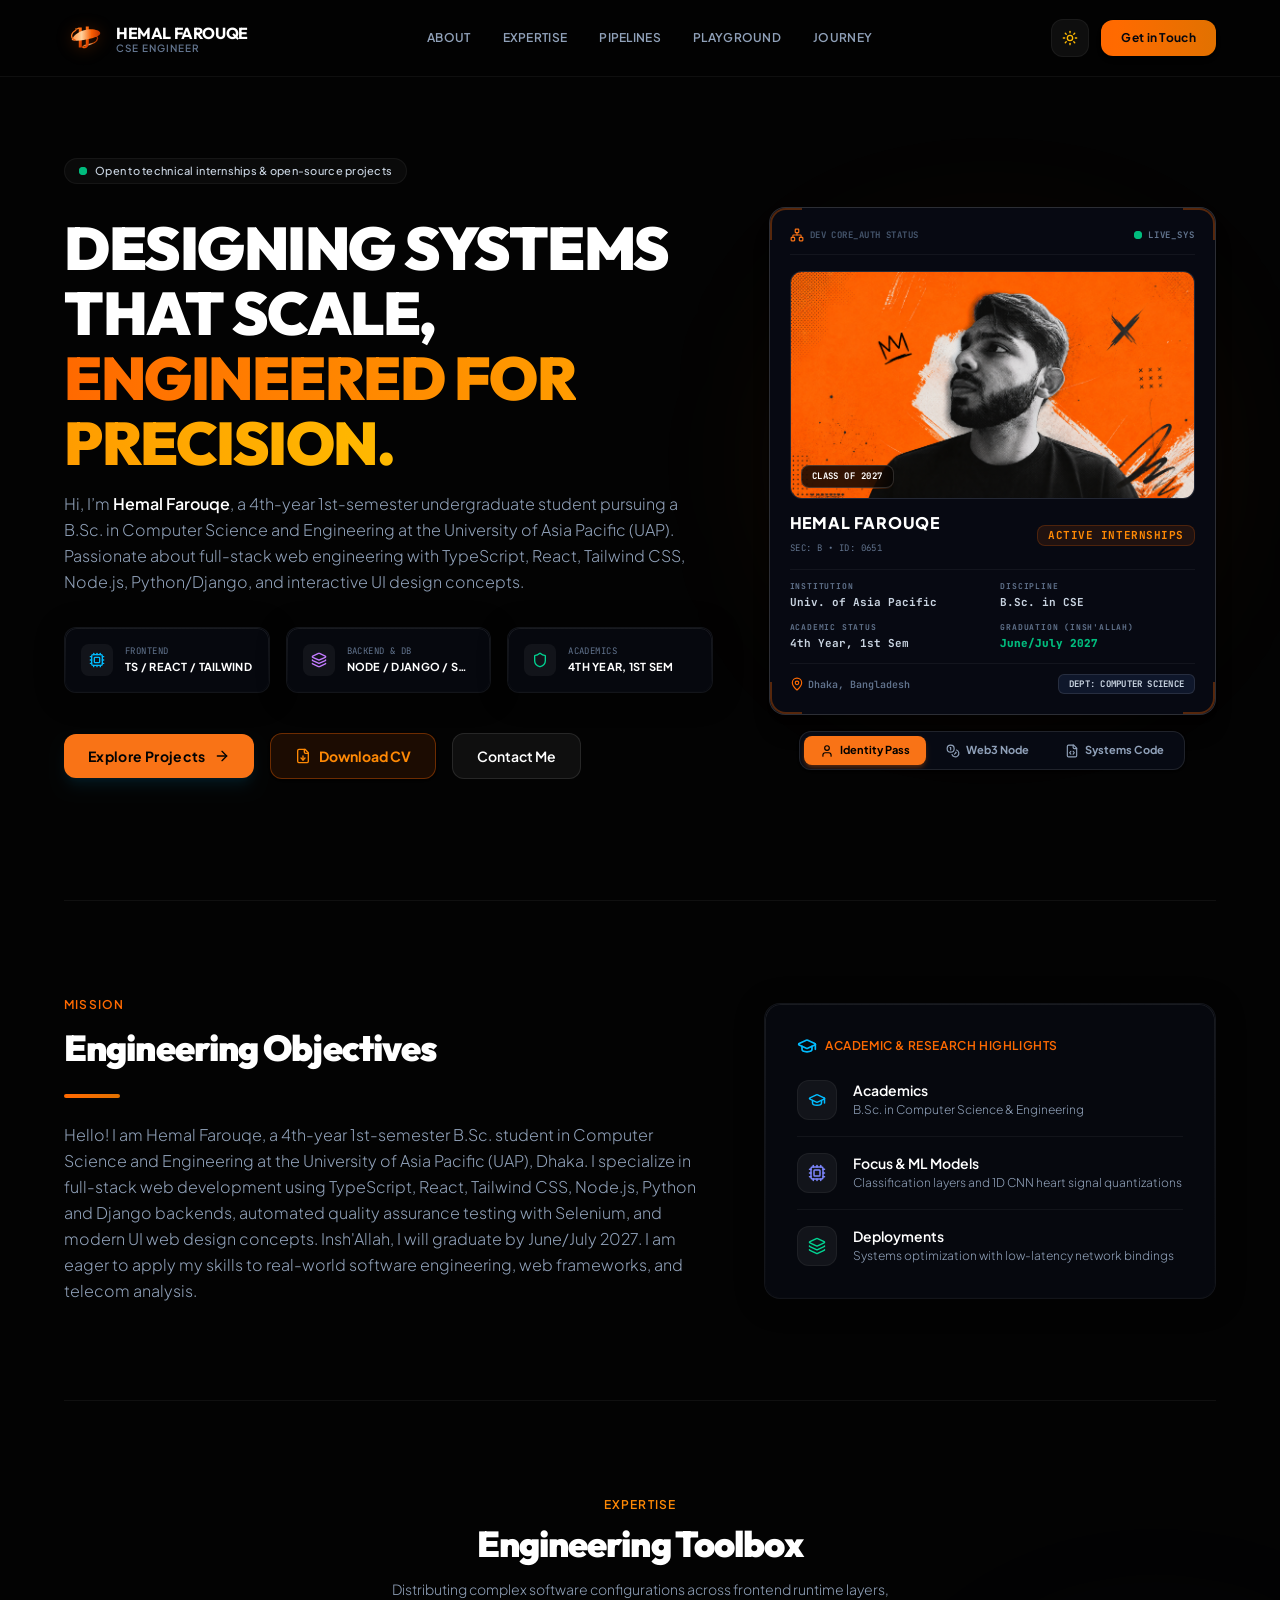
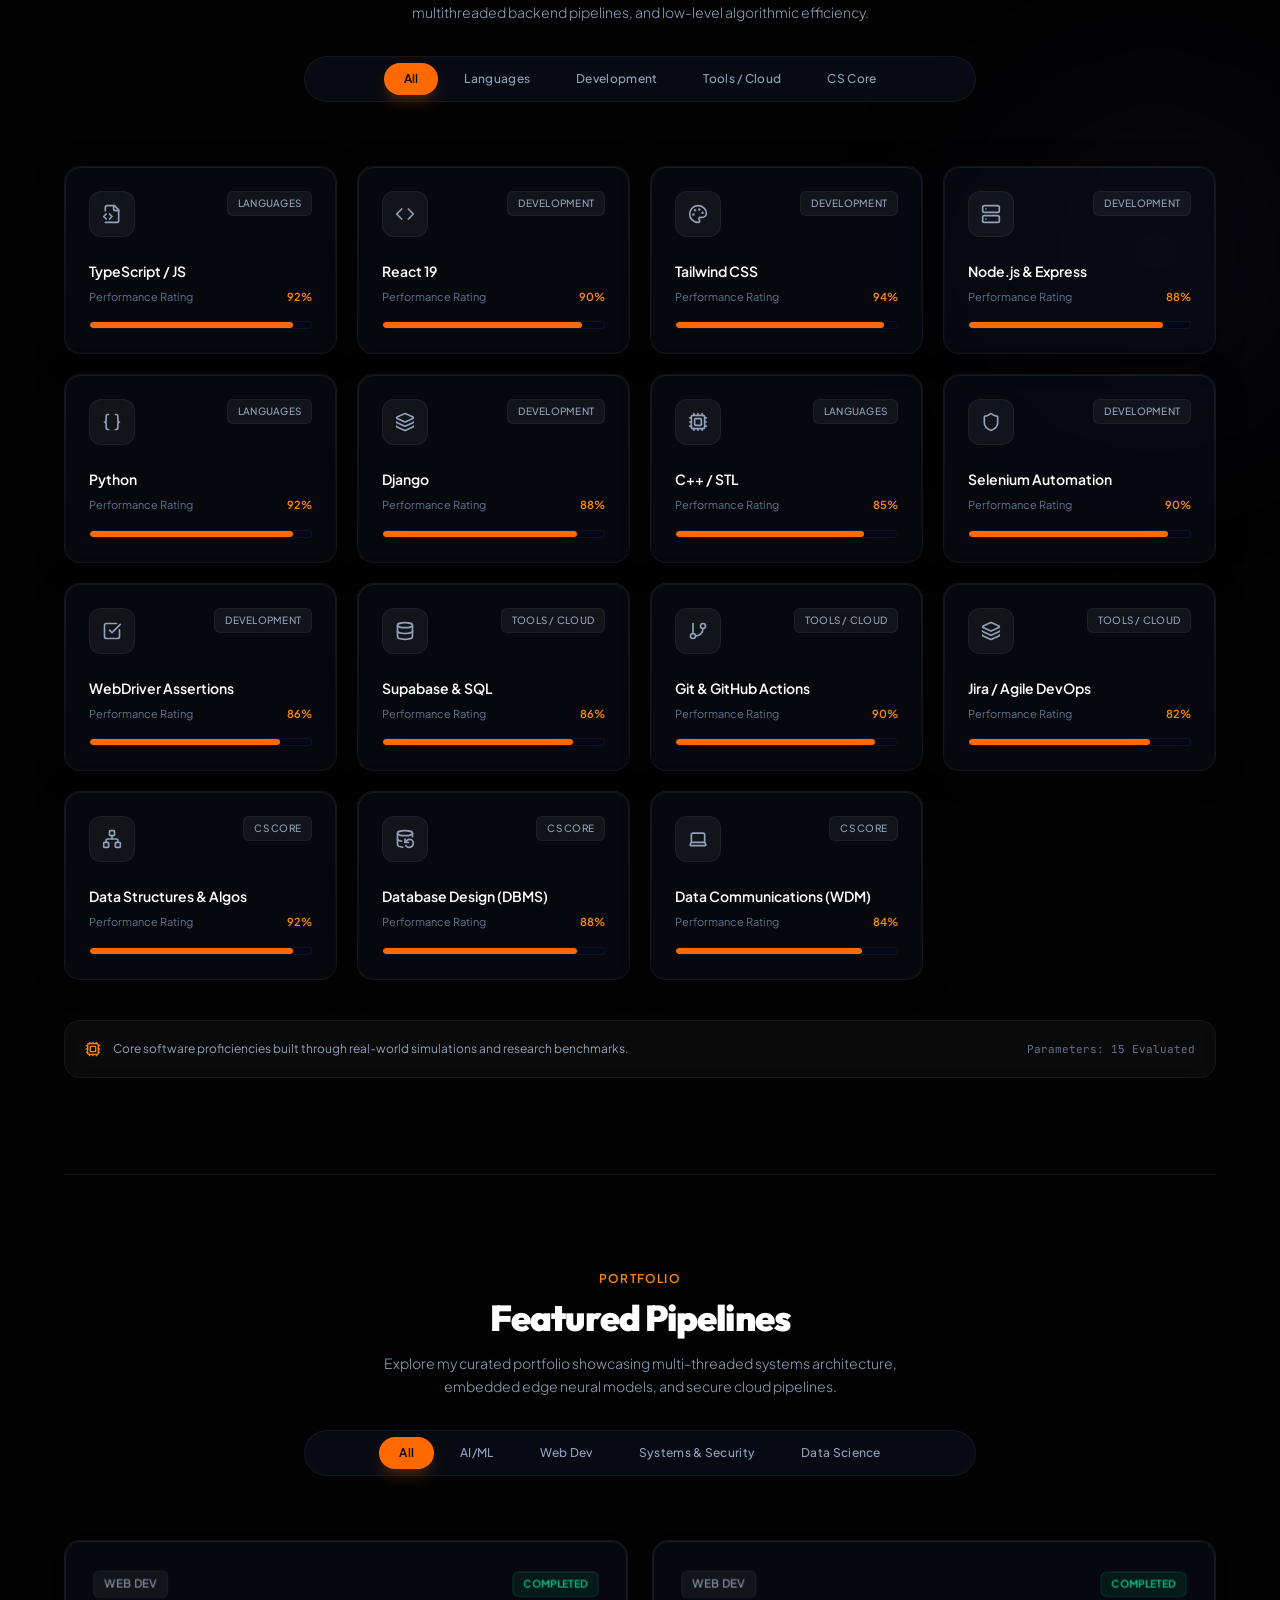
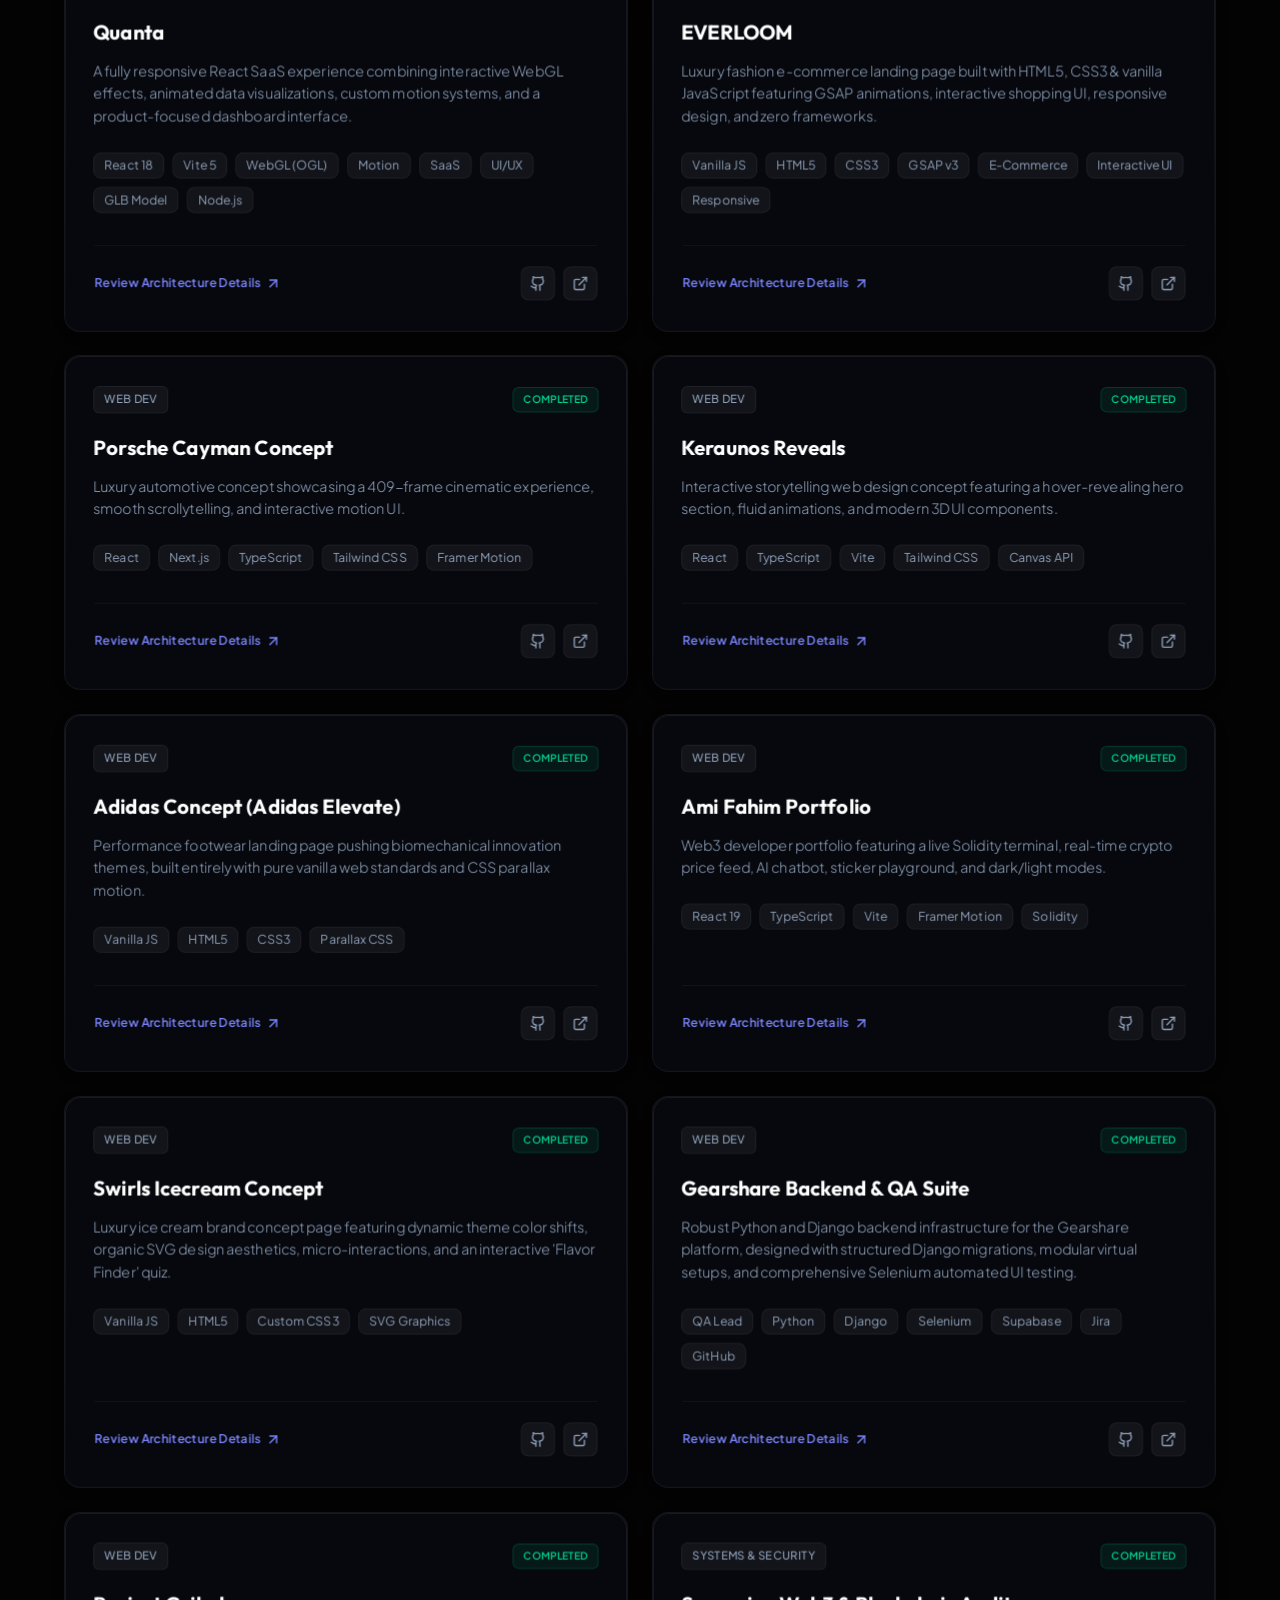
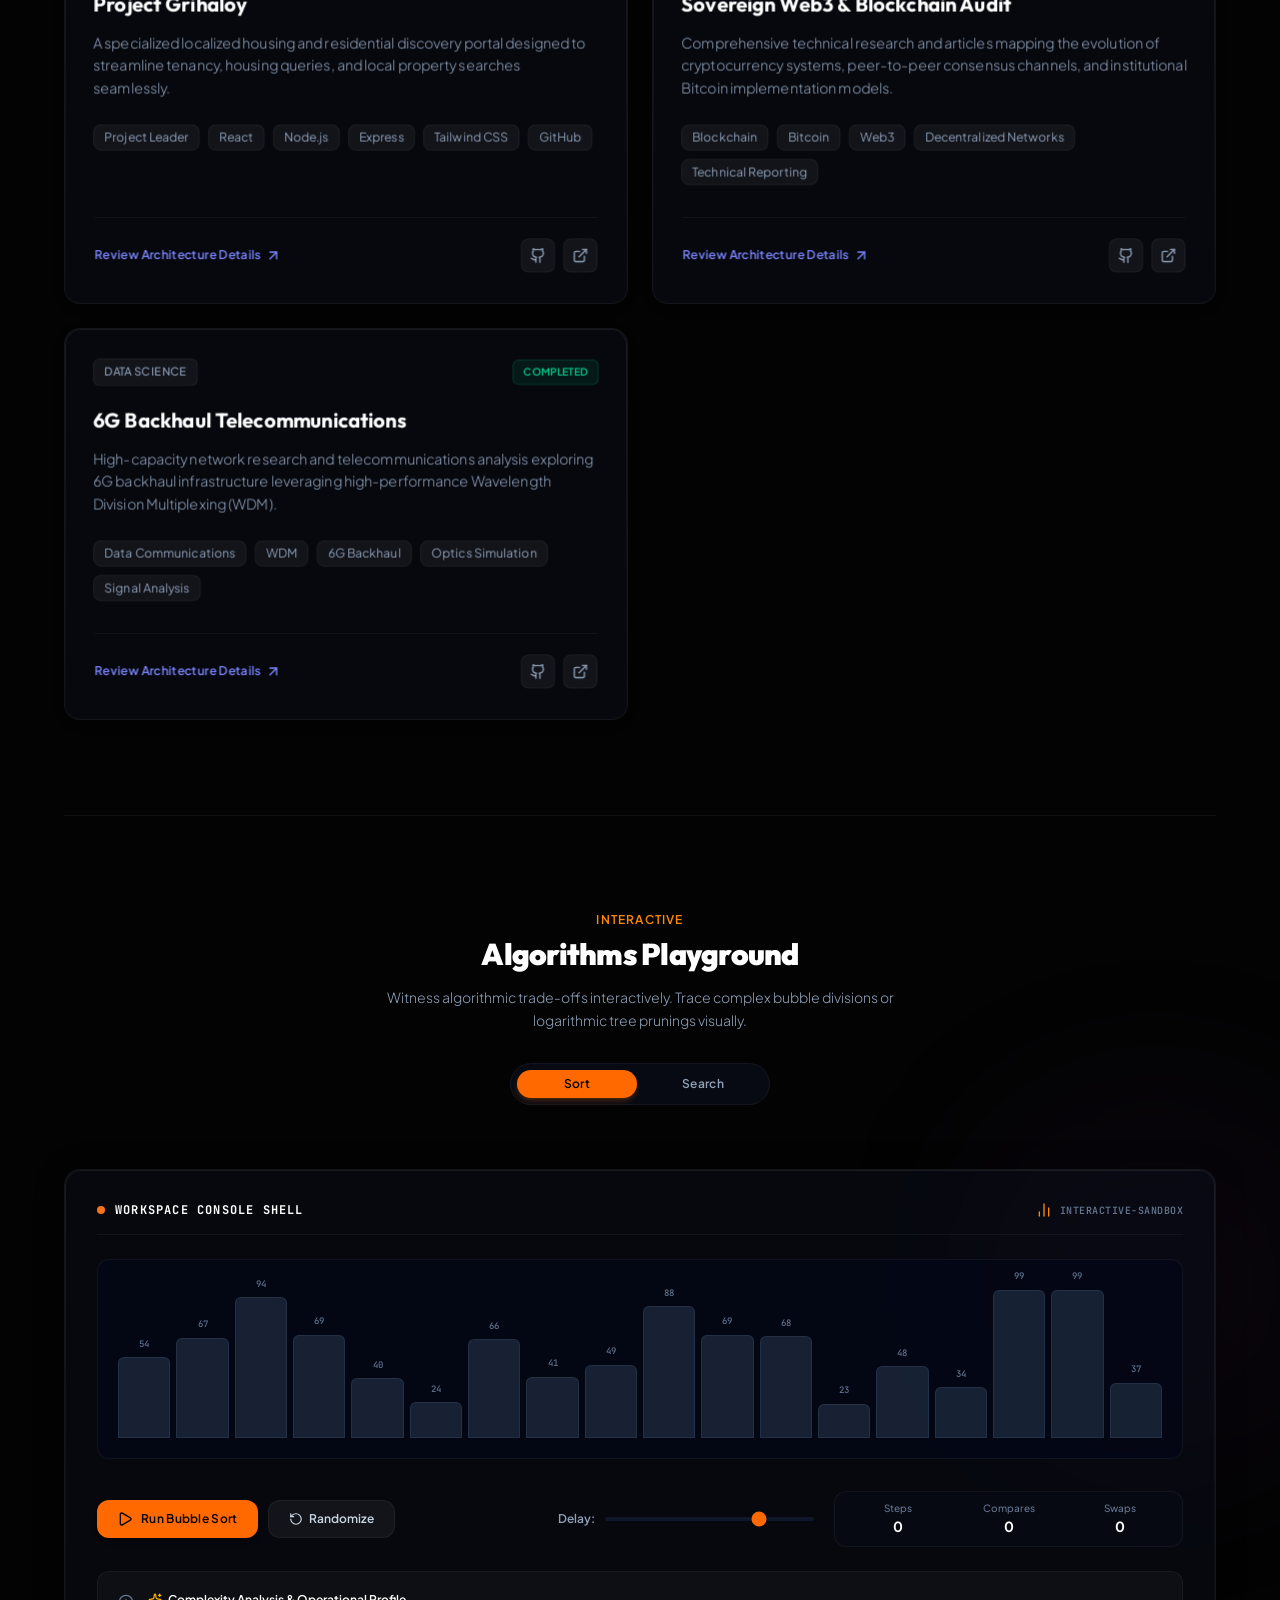
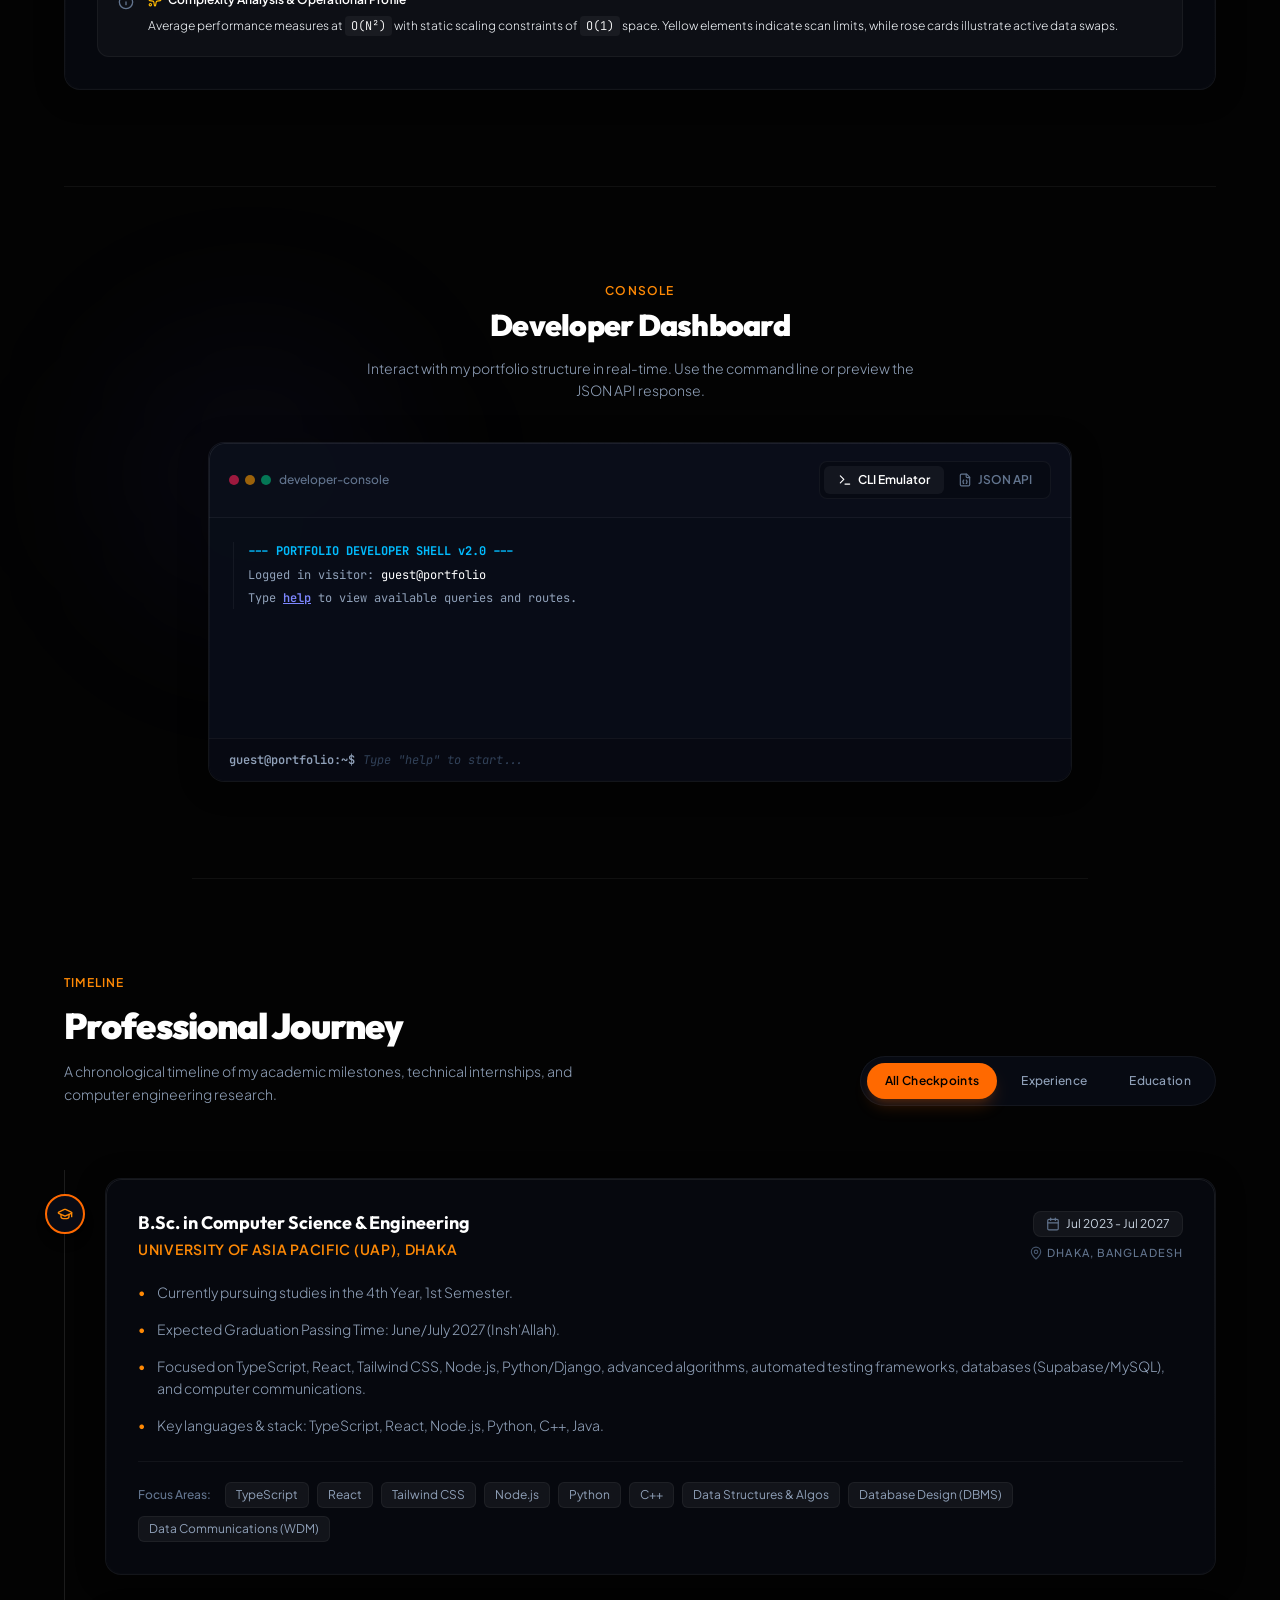
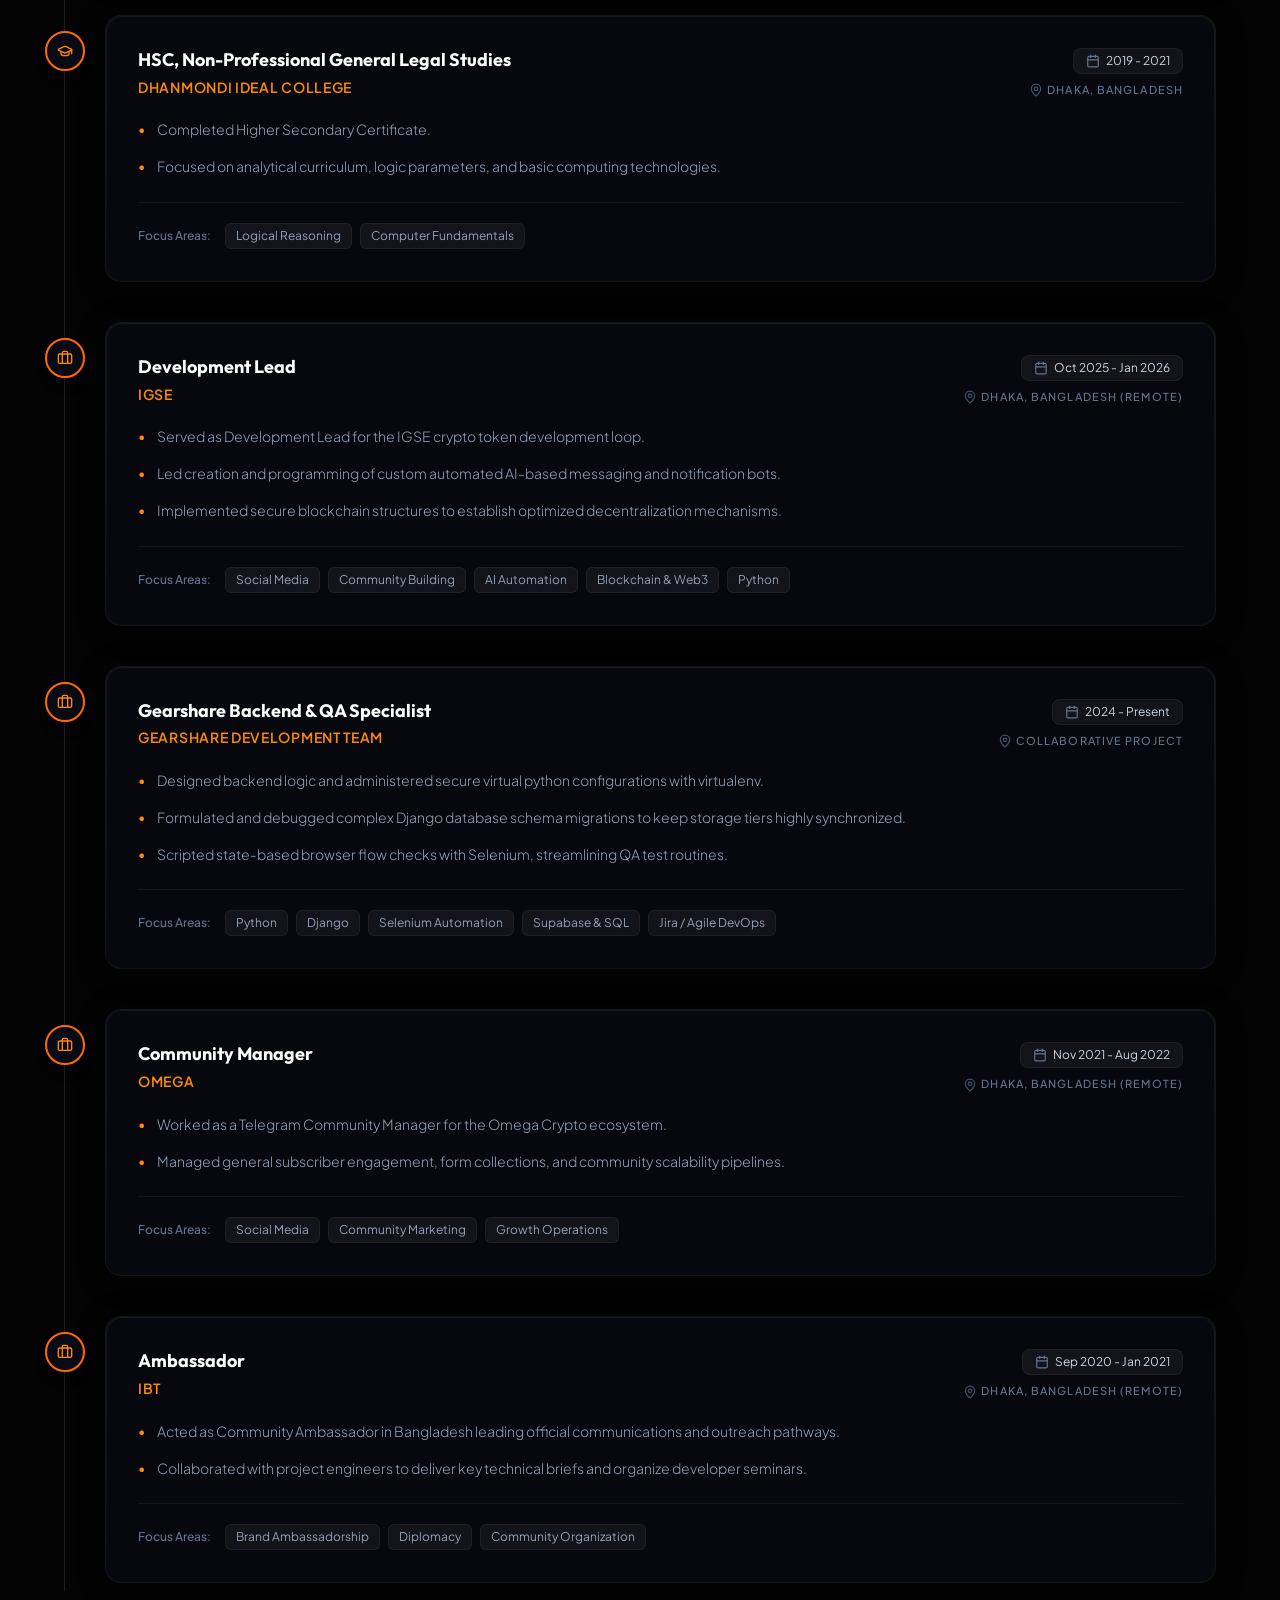
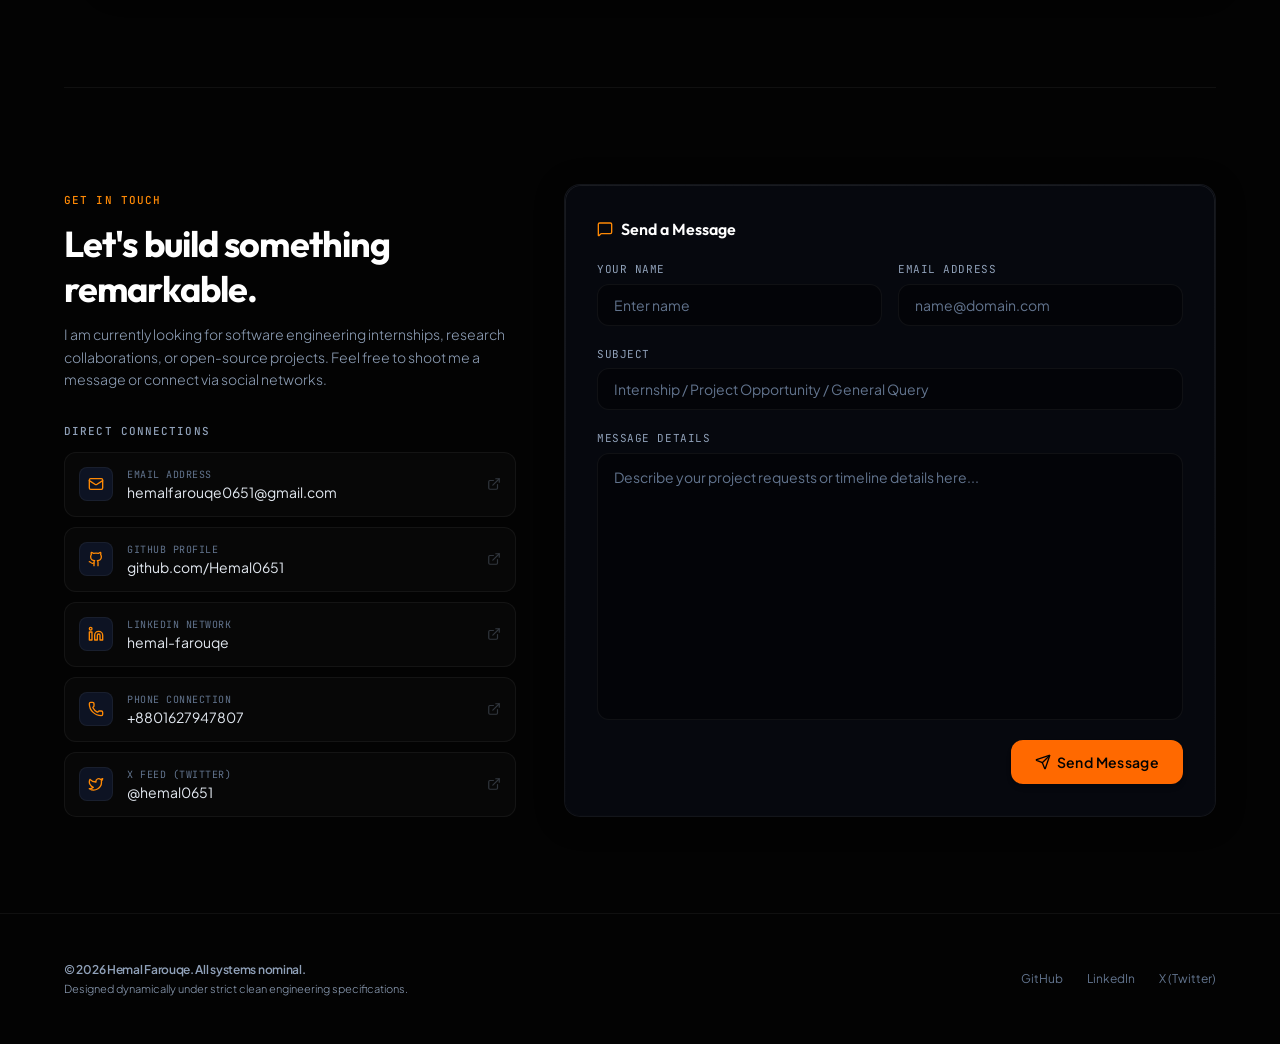
==== commit 08b9eb7c: "deploy: 9a2372c2a3633ab07d14eb62b117edaf78cc79c0" ====
--- a/index.html
+++ b/index.html
@@ -27,8 +27,8 @@
     <link rel="preconnect" href="https://fonts.googleapis.com">
     <link rel="preconnect" href="https://fonts.gstatic.com" crossorigin>
     <link href="https://fonts.googleapis.com/css2?family=Outfit:wght@300;400;500;600;700;800&family=JetBrains+Mono:wght@400;500;600&family=Plus+Jakarta+Sans:wght@300;400;500;600;700;800&family=Inter:wght@300;400;500;600&display=swap" rel="stylesheet">
-    <script type="module" crossorigin src="/assets/index-wbTGY1vC.js"></script>
-    <link rel="stylesheet" crossorigin href="/assets/index-CkpVFtRh.css">
+    <script type="module" crossorigin src="/assets/index-nEkeu6Tw.js"></script>
+    <link rel="stylesheet" crossorigin href="/assets/index-CCUFiM4h.css">
   </head>
   <body class="bg-[#f8fafc] dark:bg-[#030303] text-slate-900 dark:text-slate-100 selection:bg-orange-500 selection:text-white antialiased">
     <div id="root"></div>
--- a/assets/index-CCUFiM4h.css
+++ b/assets/index-CCUFiM4h.css
@@ -0,0 +1 @@
+@import"https://fonts.googleapis.com/css2?family=Plus+Jakarta+Sans:wght@300;400;500;600;700;800&family=Outfit:wght@300;400;500;600;700;800;900&family=JetBrains+Mono:wght@400;500;600&display=swap";/*! tailwindcss v4.3.1 | MIT License | https://tailwindcss.com */@layer properties{@supports (((-webkit-hyphens:none)) and (not (margin-trim:inline))) or ((-moz-orient:inline) and (not (color:rgb(from red r g b)))){*,:before,:after,::backdrop{--tw-translate-x:0;--tw-translate-y:0;--tw-translate-z:0;--tw-scale-x:1;--tw-scale-y:1;--tw-scale-z:1;--tw-rotate-x:initial;--tw-rotate-y:initial;--tw-rotate-z:initial;--tw-skew-x:initial;--tw-skew-y:initial;--tw-space-y-reverse:0;--tw-space-x-reverse:0;--tw-border-style:solid;--tw-gradient-position:initial;--tw-gradient-from:#0000;--tw-gradient-via:#0000;--tw-gradient-to:#0000;--tw-gradient-stops:initial;--tw-gradient-via-stops:initial;--tw-gradient-from-position:0%;--tw-gradient-via-position:50%;--tw-gradient-to-position:100%;--tw-leading:initial;--tw-font-weight:initial;--tw-tracking:initial;--tw-shadow:0 0 #0000;--tw-shadow-color:initial;--tw-shadow-alpha:100%;--tw-inset-shadow:0 0 #0000;--tw-inset-shadow-color:initial;--tw-inset-shadow-alpha:100%;--tw-ring-color:initial;--tw-ring-shadow:0 0 #0000;--tw-inset-ring-color:initial;--tw-inset-ring-shadow:0 0 #0000;--tw-ring-inset:initial;--tw-ring-offset-width:0px;--tw-ring-offset-color:#fff;--tw-ring-offset-shadow:0 0 #0000;--tw-blur:initial;--tw-brightness:initial;--tw-contrast:initial;--tw-grayscale:initial;--tw-hue-rotate:initial;--tw-invert:initial;--tw-opacity:initial;--tw-saturate:initial;--tw-sepia:initial;--tw-drop-shadow:initial;--tw-drop-shadow-color:initial;--tw-drop-shadow-alpha:100%;--tw-drop-shadow-size:initial;--tw-backdrop-blur:initial;--tw-backdrop-brightness:initial;--tw-backdrop-contrast:initial;--tw-backdrop-grayscale:initial;--tw-backdrop-hue-rotate:initial;--tw-backdrop-invert:initial;--tw-backdrop-opacity:initial;--tw-backdrop-saturate:initial;--tw-backdrop-sepia:initial;--tw-duration:initial;--tw-ease:initial}}}@layer theme{:root,:host{--font-sans:"Plus Jakarta Sans", "Inter", sans-serif;--font-mono:"JetBrains Mono", monospace;--color-red-600:oklch(57.7% .245 27.325);--color-orange-400:oklch(75% .183 55.934);--color-orange-500:oklch(70.5% .213 47.604);--color-orange-600:oklch(64.6% .222 41.116);--color-orange-700:oklch(55.3% .195 38.402);--color-amber-50:oklch(98.7% .022 95.277);--color-amber-200:oklch(92.4% .12 95.746);--color-amber-400:oklch(82.8% .189 84.429);--color-amber-500:oklch(76.9% .188 70.08);--color-amber-600:oklch(66.6% .179 58.318);--color-amber-700:oklch(55.5% .163 48.998);--color-emerald-50:oklch(97.9% .021 166.113);--color-emerald-200:oklch(90.5% .093 164.15);--color-emerald-300:oklch(84.5% .143 164.978);--color-emerald-400:oklch(76.5% .177 163.223);--color-emerald-500:oklch(69.6% .17 162.48);--color-emerald-600:oklch(59.6% .145 163.225);--color-emerald-700:oklch(50.8% .118 165.612);--color-teal-400:oklch(77.7% .152 181.912);--color-teal-600:oklch(60% .118 184.704);--color-cyan-400:oklch(78.9% .154 211.53);--color-sky-50:oklch(97.7% .013 236.62);--color-sky-200:oklch(90.1% .058 230.902);--color-sky-300:oklch(82.8% .111 230.318);--color-sky-400:oklch(74.6% .16 232.661);--color-sky-500:oklch(68.5% .169 237.323);--color-sky-600:oklch(58.8% .158 241.966);--color-sky-700:oklch(50% .134 242.749);--color-blue-600:oklch(54.6% .245 262.881);--color-indigo-300:oklch(78.5% .115 274.713);--color-indigo-400:oklch(67.3% .182 276.935);--color-indigo-500:oklch(58.5% .233 277.117);--color-indigo-600:oklch(51.1% .262 276.966);--color-indigo-700:oklch(45.7% .24 277.023);--color-indigo-800:oklch(39.8% .195 277.366);--color-violet-400:oklch(70.2% .183 293.541);--color-purple-400:oklch(71.4% .203 305.504);--color-purple-500:oklch(62.7% .265 303.9);--color-purple-600:oklch(55.8% .288 302.321);--color-pink-50:oklch(97.1% .014 343.198);--color-pink-200:oklch(89.9% .061 343.231);--color-pink-400:oklch(71.8% .202 349.761);--color-pink-500:oklch(65.6% .241 354.308);--color-pink-600:oklch(59.2% .249 .584);--color-pink-700:oklch(52.5% .223 3.958);--color-rose-400:oklch(71.2% .194 13.428);--color-rose-500:oklch(64.5% .246 16.439);--color-rose-600:oklch(58.6% .253 17.585);--color-rose-700:oklch(51.4% .222 16.935);--color-slate-50:oklch(98.4% .003 247.858);--color-slate-100:oklch(96.8% .007 247.896);--color-slate-200:oklch(92.9% .013 255.508);--color-slate-300:oklch(86.9% .022 252.894);--color-slate-400:oklch(70.4% .04 256.788);--color-slate-500:oklch(55.4% .046 257.417);--color-slate-600:oklch(44.6% .043 257.281);--color-slate-700:oklch(37.2% .044 257.287);--color-slate-800:oklch(27.9% .041 260.031);--color-slate-900:oklch(20.8% .042 265.755);--color-slate-950:oklch(12.9% .042 264.695);--color-black:#000;--color-white:#fff;--spacing:.25rem;--container-md:28rem;--container-lg:32rem;--container-xl:36rem;--container-2xl:42rem;--container-3xl:48rem;--container-4xl:56rem;--text-xs:.75rem;--text-xs--line-height:calc(1 / .75);--text-sm:.875rem;--text-sm--line-height:calc(1.25 / .875);--text-base:1rem;--text-base--line-height: 1.5 ;--text-lg:1.125rem;--text-lg--line-height:calc(1.75 / 1.125);--text-xl:1.25rem;--text-xl--line-height:calc(1.75 / 1.25);--text-2xl:1.5rem;--text-2xl--line-height:calc(2 / 1.5);--text-3xl:1.875rem;--text-3xl--line-height: 1.2 ;--text-4xl:2.25rem;--text-4xl--line-height:calc(2.5 / 2.25);--text-5xl:3rem;--text-5xl--line-height:1;--text-6xl:3.75rem;--text-6xl--line-height:1;--font-weight-light:300;--font-weight-normal:400;--font-weight-medium:500;--font-weight-semibold:600;--font-weight-bold:700;--font-weight-extrabold:800;--font-weight-black:900;--tracking-tight:-.025em;--tracking-wide:.025em;--tracking-wider:.05em;--tracking-widest:.1em;--leading-tight:1.25;--leading-snug:1.375;--leading-normal:1.5;--leading-relaxed:1.625;--radius-md:.375rem;--radius-lg:.5rem;--radius-xl:.75rem;--radius-2xl:1rem;--ease-out:cubic-bezier(0, 0, .2, 1);--animate-ping:ping 1s cubic-bezier(0, 0, .2, 1) infinite;--animate-pulse:pulse 2s cubic-bezier(.4, 0, .6, 1) infinite;--blur-md:12px;--default-transition-duration:.15s;--default-transition-timing-function:cubic-bezier(.4, 0, .2, 1);--default-font-family:var(--font-sans);--default-mono-font-family:var(--font-mono);--font-display:"Outfit", sans-serif}}@layer base{*,:after,:before,::backdrop{box-sizing:border-box;border:0 solid;margin:0;padding:0}::file-selector-button{box-sizing:border-box;border:0 solid;margin:0;padding:0}html,:host{-webkit-text-size-adjust:100%;-moz-tab-size:4;tab-size:4;line-height:1.5;font-family:var(--default-font-family,ui-sans-serif, system-ui, sans-serif, "Apple Color Emoji", "Segoe UI Emoji", "Segoe UI Symbol", "Noto Color Emoji");font-feature-settings:var(--default-font-feature-settings,normal);font-variation-settings:var(--default-font-variation-settings,normal);-webkit-tap-highlight-color:transparent}hr{height:0;color:inherit;border-top-width:1px}abbr:where([title]){-webkit-text-decoration:underline dotted;text-decoration:underline dotted}h1,h2,h3,h4,h5,h6{font-size:inherit;font-weight:inherit}a{color:inherit;-webkit-text-decoration:inherit;text-decoration:inherit}b,strong{font-weight:bolder}code,kbd,samp,pre{font-family:var(--default-mono-font-family,ui-monospace, SFMono-Regular, Menlo, Monaco, Consolas, "Liberation Mono", "Courier New", monospace);font-feature-settings:var(--default-mono-font-feature-settings,normal);font-variation-settings:var(--default-mono-font-variation-settings,normal);font-size:1em}small{font-size:80%}sub,sup{vertical-align:baseline;font-size:75%;line-height:0;position:relative}sub{bottom:-.25em}sup{top:-.5em}table{text-indent:0;border-color:inherit;border-collapse:collapse}:-moz-focusring{outline:auto}progress{vertical-align:baseline}summary{display:list-item}ol,ul,menu{list-style:none}img,svg,video,canvas,audio,iframe,embed,object{vertical-align:middle;display:block}img,video{max-width:100%;height:auto}button,input,select,optgroup,textarea{font:inherit;font-feature-settings:inherit;font-variation-settings:inherit;letter-spacing:inherit;color:inherit;opacity:1;background-color:#0000;border-radius:0}::file-selector-button{font:inherit;font-feature-settings:inherit;font-variation-settings:inherit;letter-spacing:inherit;color:inherit;opacity:1;background-color:#0000;border-radius:0}:where(select:is([multiple],[size])) optgroup{font-weight:bolder}:where(select:is([multiple],[size])) optgroup option{padding-inline-start:20px}::file-selector-button{margin-inline-end:4px}::placeholder{opacity:1}@supports (not ((-webkit-appearance:-apple-pay-button))) or (contain-intrinsic-size:1px){::placeholder{color:currentColor}@supports (color:color-mix(in lab,red,red)){::placeholder{color:color-mix(in oklab,currentcolor 50%,transparent)}}}textarea{resize:vertical}::-webkit-search-decoration{-webkit-appearance:none}::-webkit-date-and-time-value{min-height:1lh;text-align:inherit}::-webkit-datetime-edit{display:inline-flex}::-webkit-datetime-edit-fields-wrapper{padding:0}::-webkit-datetime-edit{padding-block:0}::-webkit-datetime-edit-year-field{padding-block:0}::-webkit-datetime-edit-month-field{padding-block:0}::-webkit-datetime-edit-day-field{padding-block:0}::-webkit-datetime-edit-hour-field{padding-block:0}::-webkit-datetime-edit-minute-field{padding-block:0}::-webkit-datetime-edit-second-field{padding-block:0}::-webkit-datetime-edit-millisecond-field{padding-block:0}::-webkit-datetime-edit-meridiem-field{padding-block:0}::-webkit-calendar-picker-indicator{line-height:1}:-moz-ui-invalid{box-shadow:none}button,input:where([type=button],[type=reset],[type=submit]){-webkit-appearance:button;-moz-appearance:button;appearance:button}::file-selector-button{-webkit-appearance:button;-moz-appearance:button;appearance:button}::-webkit-inner-spin-button{height:auto}::-webkit-outer-spin-button{height:auto}[hidden]:where(:not([hidden=until-found])){display:none!important}}@layer components;@layer utilities{.pointer-events-none{pointer-events:none}.absolute{position:absolute}.fixed{position:fixed}.relative{position:relative}.static{position:static}.sticky{position:sticky}.inset-0{top:0;right:0;bottom:0;left:0}.top-0{top:0}.top-1\/2{top:50%}.top-3\.5{top:calc(var(--spacing) * 3.5)}.top-4{top:calc(var(--spacing) * 4)}.top-\[20\%\]{top:20%}.top-\[30\%\]{top:30%}.right-0{right:0}.right-4{right:calc(var(--spacing) * 4)}.right-6{right:calc(var(--spacing) * 6)}.right-\[-10\%\]{right:-10%}.bottom-0{bottom:0}.bottom-2\.5{bottom:calc(var(--spacing) * 2.5)}.bottom-6{bottom:calc(var(--spacing) * 6)}.bottom-\[-18px\]{bottom:-18px}.left-0{left:0}.left-1\/2{left:50%}.left-2\.5{left:calc(var(--spacing) * 2.5)}.left-\[-10\%\]{left:-10%}.left-\[-24px\]{left:-24px}.z-0{z-index:0}.z-10{z-index:10}.z-20{z-index:20}.z-40{z-index:40}.z-45{z-index:45}.z-50{z-index:50}.z-\[9999\]{z-index:9999}.container{width:100%}@media(min-width:40rem){.container{max-width:40rem}}@media(min-width:48rem){.container{max-width:48rem}}@media(min-width:64rem){.container{max-width:64rem}}@media(min-width:80rem){.container{max-width:80rem}}@media(min-width:96rem){.container{max-width:96rem}}.mx-auto{margin-inline:auto}.my-auto{margin-block:auto}.-mt-1{margin-top:calc(var(--spacing) * -1)}.-mt-3{margin-top:calc(var(--spacing) * -3)}.-mt-4{margin-top:calc(var(--spacing) * -4)}.-mt-6{margin-top:calc(var(--spacing) * -6)}.-mt-\[3px\]{margin-top:-3px}.mt-0\.5{margin-top:calc(var(--spacing) * .5)}.mt-1{margin-top:var(--spacing)}.mt-2{margin-top:calc(var(--spacing) * 2)}.mt-3{margin-top:calc(var(--spacing) * 3)}.mt-3\.5{margin-top:calc(var(--spacing) * 3.5)}.mt-4{margin-top:calc(var(--spacing) * 4)}.mt-6{margin-top:calc(var(--spacing) * 6)}.mt-8{margin-top:calc(var(--spacing) * 8)}.mt-10{margin-top:calc(var(--spacing) * 10)}.mt-\[4\.5px\]{margin-top:4.5px}.mt-auto{margin-top:auto}.mr-1\.5{margin-right:calc(var(--spacing) * 1.5)}.mr-2{margin-right:calc(var(--spacing) * 2)}.mr-3{margin-right:calc(var(--spacing) * 3)}.mb-1{margin-bottom:var(--spacing)}.mb-1\.5{margin-bottom:calc(var(--spacing) * 1.5)}.mb-2{margin-bottom:calc(var(--spacing) * 2)}.mb-3{margin-bottom:calc(var(--spacing) * 3)}.mb-4{margin-bottom:calc(var(--spacing) * 4)}.mb-5{margin-bottom:calc(var(--spacing) * 5)}.mb-6{margin-bottom:calc(var(--spacing) * 6)}.mb-8{margin-bottom:calc(var(--spacing) * 8)}.mb-10{margin-bottom:calc(var(--spacing) * 10)}.mb-16{margin-bottom:calc(var(--spacing) * 16)}.-ml-3{margin-left:calc(var(--spacing) * -3)}.-ml-4{margin-left:calc(var(--spacing) * -4)}.-ml-6{margin-left:calc(var(--spacing) * -6)}.-ml-\[3px\]{margin-left:-3px}.block{display:block}.contents{display:contents}.flex{display:flex}.grid{display:grid}.hidden{display:none}.inline{display:inline}.inline-flex{display:inline-flex}.aspect-\[16\/9\]{aspect-ratio:16/9}.h-0\.5{height:calc(var(--spacing) * .5)}.h-1{height:var(--spacing)}.h-1\.5{height:calc(var(--spacing) * 1.5)}.h-2{height:calc(var(--spacing) * 2)}.h-2\.5{height:calc(var(--spacing) * 2.5)}.h-3{height:calc(var(--spacing) * 3)}.h-3\.5{height:calc(var(--spacing) * 3.5)}.h-4{height:calc(var(--spacing) * 4)}.h-4\.5{height:calc(var(--spacing) * 4.5)}.h-5{height:calc(var(--spacing) * 5)}.h-6{height:calc(var(--spacing) * 6)}.h-8{height:calc(var(--spacing) * 8)}.h-9{height:calc(var(--spacing) * 9)}.h-10{height:calc(var(--spacing) * 10)}.h-12{height:calc(var(--spacing) * 12)}.h-14{height:calc(var(--spacing) * 14)}.h-28{height:calc(var(--spacing) * 28)}.h-\[200px\]{height:200px}.h-\[300px\]{height:300px}.h-\[328px\]{height:328px}.h-\[340px\]{height:340px}.h-\[350px\]{height:350px}.h-full{height:100%}.max-h-\[90vh\]{max-height:90vh}.max-h-\[280px\]{max-height:280px}.min-h-\[110px\]{min-height:110px}.min-h-\[145px\]{min-height:145px}.min-h-\[160px\]{min-height:160px}.min-h-\[220px\]{min-height:220px}.min-h-\[calc\(100vh-4\.75rem\)\]{min-height:calc(100vh - 4.75rem)}.min-h-screen{min-height:100vh}.w-1\.5{width:calc(var(--spacing) * 1.5)}.w-1\/2{width:50%}.w-2{width:calc(var(--spacing) * 2)}.w-2\.5{width:calc(var(--spacing) * 2.5)}.w-3{width:calc(var(--spacing) * 3)}.w-3\.5{width:calc(var(--spacing) * 3.5)}.w-4{width:calc(var(--spacing) * 4)}.w-4\.5{width:calc(var(--spacing) * 4.5)}.w-5{width:calc(var(--spacing) * 5)}.w-6{width:calc(var(--spacing) * 6)}.w-8{width:calc(var(--spacing) * 8)}.w-9{width:calc(var(--spacing) * 9)}.w-10{width:calc(var(--spacing) * 10)}.w-12{width:calc(var(--spacing) * 12)}.w-14{width:calc(var(--spacing) * 14)}.w-28{width:calc(var(--spacing) * 28)}.w-\[300px\]{width:300px}.w-\[350px\]{width:350px}.w-auto{width:auto}.w-fit{width:fit-content}.w-full{width:100%}.max-w-2xl{max-width:var(--container-2xl)}.max-w-3xl{max-width:var(--container-3xl)}.max-w-4xl{max-width:var(--container-4xl)}.max-w-\[260px\]{max-width:260px}.max-w-\[1800px\]{max-width:1800px}.max-w-full{max-width:100%}.max-w-lg{max-width:var(--container-lg)}.max-w-md{max-width:var(--container-md)}.max-w-xl{max-width:var(--container-xl)}.min-w-0{min-width:0}.flex-1{flex:1}.flex-shrink-0,.shrink-0{flex-shrink:0}.flex-grow{flex-grow:1}.origin-left{transform-origin:0}.-translate-x-1\/2{--tw-translate-x: -50% ;translate:var(--tw-translate-x) var(--tw-translate-y)}.-translate-y-1\/2{--tw-translate-y: -50% ;translate:var(--tw-translate-x) var(--tw-translate-y)}.scale-90{--tw-scale-x:90%;--tw-scale-y:90%;--tw-scale-z:90%;scale:var(--tw-scale-x) var(--tw-scale-y)}.scale-100{--tw-scale-x:100%;--tw-scale-y:100%;--tw-scale-z:100%;scale:var(--tw-scale-x) var(--tw-scale-y)}.scale-110{--tw-scale-x:110%;--tw-scale-y:110%;--tw-scale-z:110%;scale:var(--tw-scale-x) var(--tw-scale-y)}.scale-x-0{--tw-scale-x:0%;scale:var(--tw-scale-x) var(--tw-scale-y)}.transform{transform:var(--tw-rotate-x,) var(--tw-rotate-y,) var(--tw-rotate-z,) var(--tw-skew-x,) var(--tw-skew-y,)}.animate-ping{animation:var(--animate-ping)}.animate-pulse{animation:var(--animate-pulse)}.cursor-default{cursor:default}.cursor-not-allowed{cursor:not-allowed}.cursor-pointer{cursor:pointer}.resize-none{resize:none}.appearance-none{-webkit-appearance:none;-moz-appearance:none;appearance:none}.grid-cols-1{grid-template-columns:repeat(1,minmax(0,1fr))}.grid-cols-2{grid-template-columns:repeat(2,minmax(0,1fr))}.grid-cols-3{grid-template-columns:repeat(3,minmax(0,1fr))}.flex-col{flex-direction:column}.flex-wrap{flex-wrap:wrap}.items-center{align-items:center}.items-end{align-items:flex-end}.items-start{align-items:flex-start}.justify-between{justify-content:space-between}.justify-center{justify-content:center}.justify-start{justify-content:flex-start}.gap-1{gap:var(--spacing)}.gap-1\.5{gap:calc(var(--spacing) * 1.5)}.gap-2{gap:calc(var(--spacing) * 2)}.gap-2\.5{gap:calc(var(--spacing) * 2.5)}.gap-3{gap:calc(var(--spacing) * 3)}.gap-3\.5{gap:calc(var(--spacing) * 3.5)}.gap-4{gap:calc(var(--spacing) * 4)}.gap-5{gap:calc(var(--spacing) * 5)}.gap-6{gap:calc(var(--spacing) * 6)}.gap-10{gap:calc(var(--spacing) * 10)}.gap-12{gap:calc(var(--spacing) * 12)}:where(.space-y-0\.5>:not(:last-child)){--tw-space-y-reverse:0;margin-block-start:calc(calc(var(--spacing) * .5) * var(--tw-space-y-reverse));margin-block-end:calc(calc(var(--spacing) * .5) * calc(1 - var(--tw-space-y-reverse)))}:where(.space-y-1>:not(:last-child)){--tw-space-y-reverse:0;margin-block-start:calc(var(--spacing) * var(--tw-space-y-reverse));margin-block-end:calc(var(--spacing) * calc(1 - var(--tw-space-y-reverse)))}:where(.space-y-1\.5>:not(:last-child)){--tw-space-y-reverse:0;margin-block-start:calc(calc(var(--spacing) * 1.5) * var(--tw-space-y-reverse));margin-block-end:calc(calc(var(--spacing) * 1.5) * calc(1 - var(--tw-space-y-reverse)))}:where(.space-y-2>:not(:last-child)){--tw-space-y-reverse:0;margin-block-start:calc(calc(var(--spacing) * 2) * var(--tw-space-y-reverse));margin-block-end:calc(calc(var(--spacing) * 2) * calc(1 - var(--tw-space-y-reverse)))}:where(.space-y-2\.5>:not(:last-child)){--tw-space-y-reverse:0;margin-block-start:calc(calc(var(--spacing) * 2.5) * var(--tw-space-y-reverse));margin-block-end:calc(calc(var(--spacing) * 2.5) * calc(1 - var(--tw-space-y-reverse)))}:where(.space-y-3>:not(:last-child)){--tw-space-y-reverse:0;margin-block-start:calc(calc(var(--spacing) * 3) * var(--tw-space-y-reverse));margin-block-end:calc(calc(var(--spacing) * 3) * calc(1 - var(--tw-space-y-reverse)))}:where(.space-y-3\.5>:not(:last-child)){--tw-space-y-reverse:0;margin-block-start:calc(calc(var(--spacing) * 3.5) * var(--tw-space-y-reverse));margin-block-end:calc(calc(var(--spacing) * 3.5) * calc(1 - var(--tw-space-y-reverse)))}:where(.space-y-4>:not(:last-child)){--tw-space-y-reverse:0;margin-block-start:calc(calc(var(--spacing) * 4) * var(--tw-space-y-reverse));margin-block-end:calc(calc(var(--spacing) * 4) * calc(1 - var(--tw-space-y-reverse)))}:where(.space-y-6>:not(:last-child)){--tw-space-y-reverse:0;margin-block-start:calc(calc(var(--spacing) * 6) * var(--tw-space-y-reverse));margin-block-end:calc(calc(var(--spacing) * 6) * calc(1 - var(--tw-space-y-reverse)))}:where(.space-y-8>:not(:last-child)){--tw-space-y-reverse:0;margin-block-start:calc(calc(var(--spacing) * 8) * var(--tw-space-y-reverse));margin-block-end:calc(calc(var(--spacing) * 8) * calc(1 - var(--tw-space-y-reverse)))}:where(.space-y-10>:not(:last-child)){--tw-space-y-reverse:0;margin-block-start:calc(calc(var(--spacing) * 10) * var(--tw-space-y-reverse));margin-block-end:calc(calc(var(--spacing) * 10) * calc(1 - var(--tw-space-y-reverse)))}.gap-x-4{column-gap:calc(var(--spacing) * 4)}:where(.space-x-1\.5>:not(:last-child)){--tw-space-x-reverse:0;margin-inline-start:calc(calc(var(--spacing) * 1.5) * var(--tw-space-x-reverse));margin-inline-end:calc(calc(var(--spacing) * 1.5) * calc(1 - var(--tw-space-x-reverse)))}:where(.space-x-2>:not(:last-child)){--tw-space-x-reverse:0;margin-inline-start:calc(calc(var(--spacing) * 2) * var(--tw-space-x-reverse));margin-inline-end:calc(calc(var(--spacing) * 2) * calc(1 - var(--tw-space-x-reverse)))}:where(.space-x-2\.5>:not(:last-child)){--tw-space-x-reverse:0;margin-inline-start:calc(calc(var(--spacing) * 2.5) * var(--tw-space-x-reverse));margin-inline-end:calc(calc(var(--spacing) * 2.5) * calc(1 - var(--tw-space-x-reverse)))}:where(.space-x-3>:not(:last-child)){--tw-space-x-reverse:0;margin-inline-start:calc(calc(var(--spacing) * 3) * var(--tw-space-x-reverse));margin-inline-end:calc(calc(var(--spacing) * 3) * calc(1 - var(--tw-space-x-reverse)))}:where(.space-x-3\.5>:not(:last-child)){--tw-space-x-reverse:0;margin-inline-start:calc(calc(var(--spacing) * 3.5) * var(--tw-space-x-reverse));margin-inline-end:calc(calc(var(--spacing) * 3.5) * calc(1 - var(--tw-space-x-reverse)))}:where(.space-x-8>:not(:last-child)){--tw-space-x-reverse:0;margin-inline-start:calc(calc(var(--spacing) * 8) * var(--tw-space-x-reverse));margin-inline-end:calc(calc(var(--spacing) * 8) * calc(1 - var(--tw-space-x-reverse)))}.gap-y-2\.5{row-gap:calc(var(--spacing) * 2.5)}.self-center{align-self:center}.self-start{align-self:flex-start}.truncate{text-overflow:ellipsis;white-space:nowrap;overflow:hidden}.overflow-auto{overflow:auto}.overflow-hidden{overflow:hidden}.overflow-x-auto{overflow-x:auto}.overflow-x-hidden{overflow-x:hidden}.overflow-y-auto{overflow-y:auto}.rounded{border-radius:.25rem}.rounded-2xl{border-radius:var(--radius-2xl)}.rounded-full{border-radius:3.40282e38px}.rounded-lg{border-radius:var(--radius-lg)}.rounded-md{border-radius:var(--radius-md)}.rounded-xl{border-radius:var(--radius-xl)}.rounded-t-md{border-top-left-radius:var(--radius-md);border-top-right-radius:var(--radius-md)}.rounded-tl-2xl{border-top-left-radius:var(--radius-2xl)}.rounded-tr-2xl{border-top-right-radius:var(--radius-2xl)}.rounded-br-2xl{border-bottom-right-radius:var(--radius-2xl)}.rounded-bl-2xl{border-bottom-left-radius:var(--radius-2xl)}.border{border-style:var(--tw-border-style);border-width:1px}.border-2{border-style:var(--tw-border-style);border-width:2px}.border-t{border-top-style:var(--tw-border-style);border-top-width:1px}.border-t-2{border-top-style:var(--tw-border-style);border-top-width:2px}.border-r{border-right-style:var(--tw-border-style);border-right-width:1px}.border-r-2{border-right-style:var(--tw-border-style);border-right-width:2px}.border-b{border-bottom-style:var(--tw-border-style);border-bottom-width:1px}.border-b-2{border-bottom-style:var(--tw-border-style);border-bottom-width:2px}.border-l{border-left-style:var(--tw-border-style);border-left-width:1px}.border-l-2{border-left-style:var(--tw-border-style);border-left-width:2px}.border-none{--tw-border-style:none;border-style:none}.border-\[\#1e293b\]{border-color:#1e293b}.border-\[\#F97316\]{border-color:#f97316}.border-\[\#F97316\]\/40{border-color:#f9731666}.border-amber-200{border-color:var(--color-amber-200)}.border-amber-400{border-color:var(--color-amber-400)}.border-amber-400\/25{border-color:#fcbb0040}@supports (color:color-mix(in lab,red,red)){.border-amber-400\/25{border-color:color-mix(in oklab,var(--color-amber-400) 25%,transparent)}}.border-amber-400\/50{border-color:#fcbb0080}@supports (color:color-mix(in lab,red,red)){.border-amber-400\/50{border-color:color-mix(in oklab,var(--color-amber-400) 50%,transparent)}}.border-amber-500{border-color:var(--color-amber-500)}.border-emerald-200{border-color:var(--color-emerald-200)}.border-emerald-400{border-color:var(--color-emerald-400)}.border-emerald-400\/25{border-color:#00d29440}@supports (color:color-mix(in lab,red,red)){.border-emerald-400\/25{border-color:color-mix(in oklab,var(--color-emerald-400) 25%,transparent)}}.border-emerald-500{border-color:var(--color-emerald-500)}.border-emerald-500\/20{border-color:#00bb7f33}@supports (color:color-mix(in lab,red,red)){.border-emerald-500\/20{border-color:color-mix(in oklab,var(--color-emerald-500) 20%,transparent)}}.border-indigo-400{border-color:var(--color-indigo-400)}.border-indigo-400\/25{border-color:#7d87ff40}@supports (color:color-mix(in lab,red,red)){.border-indigo-400\/25{border-color:color-mix(in oklab,var(--color-indigo-400) 25%,transparent)}}.border-indigo-500{border-color:var(--color-indigo-500)}.border-indigo-500\/20{border-color:#625fff33}@supports (color:color-mix(in lab,red,red)){.border-indigo-500\/20{border-color:color-mix(in oklab,var(--color-indigo-500) 20%,transparent)}}.border-orange-500{border-color:var(--color-orange-500)}.border-orange-500\/20{border-color:#fe6e0033}@supports (color:color-mix(in lab,red,red)){.border-orange-500\/20{border-color:color-mix(in oklab,var(--color-orange-500) 20%,transparent)}}.border-orange-500\/25{border-color:#fe6e0040}@supports (color:color-mix(in lab,red,red)){.border-orange-500\/25{border-color:color-mix(in oklab,var(--color-orange-500) 25%,transparent)}}.border-orange-500\/30{border-color:#fe6e004d}@supports (color:color-mix(in lab,red,red)){.border-orange-500\/30{border-color:color-mix(in oklab,var(--color-orange-500) 30%,transparent)}}.border-orange-500\/40{border-color:#fe6e0066}@supports (color:color-mix(in lab,red,red)){.border-orange-500\/40{border-color:color-mix(in oklab,var(--color-orange-500) 40%,transparent)}}.border-pink-200{border-color:var(--color-pink-200)}.border-rose-400{border-color:var(--color-rose-400)}.border-rose-400\/25{border-color:#ff667f40}@supports (color:color-mix(in lab,red,red)){.border-rose-400\/25{border-color:color-mix(in oklab,var(--color-rose-400) 25%,transparent)}}.border-rose-400\/50{border-color:#ff667f80}@supports (color:color-mix(in lab,red,red)){.border-rose-400\/50{border-color:color-mix(in oklab,var(--color-rose-400) 50%,transparent)}}.border-rose-500{border-color:var(--color-rose-500)}.border-rose-500\/20{border-color:#ff235733}@supports (color:color-mix(in lab,red,red)){.border-rose-500\/20{border-color:color-mix(in oklab,var(--color-rose-500) 20%,transparent)}}.border-sky-200{border-color:var(--color-sky-200)}.border-sky-400{border-color:var(--color-sky-400)}.border-sky-400\/25{border-color:#00bcfe40}@supports (color:color-mix(in lab,red,red)){.border-sky-400\/25{border-color:color-mix(in oklab,var(--color-sky-400) 25%,transparent)}}.border-sky-500{border-color:var(--color-sky-500)}.border-sky-500\/20{border-color:#00a5ef33}@supports (color:color-mix(in lab,red,red)){.border-sky-500\/20{border-color:color-mix(in oklab,var(--color-sky-500) 20%,transparent)}}.border-slate-100{border-color:var(--color-slate-100)}.border-slate-200{border-color:var(--color-slate-200)}.border-slate-200\/40{border-color:#e2e8f066}@supports (color:color-mix(in lab,red,red)){.border-slate-200\/40{border-color:color-mix(in oklab,var(--color-slate-200) 40%,transparent)}}.border-slate-200\/50{border-color:#e2e8f080}@supports (color:color-mix(in lab,red,red)){.border-slate-200\/50{border-color:color-mix(in oklab,var(--color-slate-200) 50%,transparent)}}.border-slate-200\/60{border-color:#e2e8f099}@supports (color:color-mix(in lab,red,red)){.border-slate-200\/60{border-color:color-mix(in oklab,var(--color-slate-200) 60%,transparent)}}.border-slate-200\/80{border-color:#e2e8f0cc}@supports (color:color-mix(in lab,red,red)){.border-slate-200\/80{border-color:color-mix(in oklab,var(--color-slate-200) 80%,transparent)}}.border-slate-300{border-color:var(--color-slate-300)}.border-slate-400\/50{border-color:#90a1b980}@supports (color:color-mix(in lab,red,red)){.border-slate-400\/50{border-color:color-mix(in oklab,var(--color-slate-400) 50%,transparent)}}.border-transparent{border-color:#0000}.border-white\/5{border-color:#ffffff0d}@supports (color:color-mix(in lab,red,red)){.border-white\/5{border-color:color-mix(in oklab,var(--color-white) 5%,transparent)}}.border-white\/15{border-color:#ffffff26}@supports (color:color-mix(in lab,red,red)){.border-white\/15{border-color:color-mix(in oklab,var(--color-white) 15%,transparent)}}.bg-\[\#030303\]\/80{background-color:#030303cc}.bg-\[\#030303\]\/85{background-color:#030303d9}.bg-\[\#F97316\]{background-color:#f97316}.bg-\[\#F97316\]\/5{background-color:#f973160d}.bg-\[\#F97316\]\/20{background-color:#f9731633}.bg-\[\#f8fafc\]{background-color:#f8fafc}.bg-amber-50{background-color:var(--color-amber-50)}.bg-amber-400{background-color:var(--color-amber-400)}.bg-amber-500{background-color:var(--color-amber-500)}.bg-amber-500\/10{background-color:#f99c001a}@supports (color:color-mix(in lab,red,red)){.bg-amber-500\/10{background-color:color-mix(in oklab,var(--color-amber-500) 10%,transparent)}}.bg-amber-500\/60{background-color:#f99c0099}@supports (color:color-mix(in lab,red,red)){.bg-amber-500\/60{background-color:color-mix(in oklab,var(--color-amber-500) 60%,transparent)}}.bg-amber-500\/90{background-color:#f99c00e6}@supports (color:color-mix(in lab,red,red)){.bg-amber-500\/90{background-color:color-mix(in oklab,var(--color-amber-500) 90%,transparent)}}.bg-emerald-50{background-color:var(--color-emerald-50)}.bg-emerald-400{background-color:var(--color-emerald-400)}.bg-emerald-500{background-color:var(--color-emerald-500)}.bg-emerald-500\/10{background-color:#00bb7f1a}@supports (color:color-mix(in lab,red,red)){.bg-emerald-500\/10{background-color:color-mix(in oklab,var(--color-emerald-500) 10%,transparent)}}.bg-emerald-500\/20{background-color:#00bb7f33}@supports (color:color-mix(in lab,red,red)){.bg-emerald-500\/20{background-color:color-mix(in oklab,var(--color-emerald-500) 20%,transparent)}}.bg-emerald-500\/60{background-color:#00bb7f99}@supports (color:color-mix(in lab,red,red)){.bg-emerald-500\/60{background-color:color-mix(in oklab,var(--color-emerald-500) 60%,transparent)}}.bg-indigo-500{background-color:var(--color-indigo-500)}.bg-indigo-500\/5{background-color:#625fff0d}@supports (color:color-mix(in lab,red,red)){.bg-indigo-500\/5{background-color:color-mix(in oklab,var(--color-indigo-500) 5%,transparent)}}.bg-indigo-500\/10{background-color:#625fff1a}@supports (color:color-mix(in lab,red,red)){.bg-indigo-500\/10{background-color:color-mix(in oklab,var(--color-indigo-500) 10%,transparent)}}.bg-indigo-500\/20{background-color:#625fff33}@supports (color:color-mix(in lab,red,red)){.bg-indigo-500\/20{background-color:color-mix(in oklab,var(--color-indigo-500) 20%,transparent)}}.bg-indigo-600{background-color:var(--color-indigo-600)}.bg-orange-400{background-color:var(--color-orange-400)}.bg-orange-500{background-color:var(--color-orange-500)}.bg-orange-500\/10{background-color:#fe6e001a}@supports (color:color-mix(in lab,red,red)){.bg-orange-500\/10{background-color:color-mix(in oklab,var(--color-orange-500) 10%,transparent)}}.bg-orange-500\/20{background-color:#fe6e0033}@supports (color:color-mix(in lab,red,red)){.bg-orange-500\/20{background-color:color-mix(in oklab,var(--color-orange-500) 20%,transparent)}}.bg-pink-50{background-color:var(--color-pink-50)}.bg-purple-500\/5{background-color:#ac4bff0d}@supports (color:color-mix(in lab,red,red)){.bg-purple-500\/5{background-color:color-mix(in oklab,var(--color-purple-500) 5%,transparent)}}.bg-rose-500{background-color:var(--color-rose-500)}.bg-rose-500\/10{background-color:#ff23571a}@supports (color:color-mix(in lab,red,red)){.bg-rose-500\/10{background-color:color-mix(in oklab,var(--color-rose-500) 10%,transparent)}}.bg-rose-500\/20{background-color:#ff235733}@supports (color:color-mix(in lab,red,red)){.bg-rose-500\/20{background-color:color-mix(in oklab,var(--color-rose-500) 20%,transparent)}}.bg-rose-500\/60{background-color:#ff235799}@supports (color:color-mix(in lab,red,red)){.bg-rose-500\/60{background-color:color-mix(in oklab,var(--color-rose-500) 60%,transparent)}}.bg-rose-500\/95{background-color:#ff2357f2}@supports (color:color-mix(in lab,red,red)){.bg-rose-500\/95{background-color:color-mix(in oklab,var(--color-rose-500) 95%,transparent)}}.bg-sky-50{background-color:var(--color-sky-50)}.bg-sky-400{background-color:var(--color-sky-400)}.bg-sky-500{background-color:var(--color-sky-500)}.bg-sky-500\/10{background-color:#00a5ef1a}@supports (color:color-mix(in lab,red,red)){.bg-sky-500\/10{background-color:color-mix(in oklab,var(--color-sky-500) 10%,transparent)}}.bg-sky-500\/20{background-color:#00a5ef33}@supports (color:color-mix(in lab,red,red)){.bg-sky-500\/20{background-color:color-mix(in oklab,var(--color-sky-500) 20%,transparent)}}.bg-slate-50{background-color:var(--color-slate-50)}.bg-slate-50\/50{background-color:#f8fafc80}@supports (color:color-mix(in lab,red,red)){.bg-slate-50\/50{background-color:color-mix(in oklab,var(--color-slate-50) 50%,transparent)}}.bg-slate-50\/80{background-color:#f8fafccc}@supports (color:color-mix(in lab,red,red)){.bg-slate-50\/80{background-color:color-mix(in oklab,var(--color-slate-50) 80%,transparent)}}.bg-slate-50\/95{background-color:#f8fafcf2}@supports (color:color-mix(in lab,red,red)){.bg-slate-50\/95{background-color:color-mix(in oklab,var(--color-slate-50) 95%,transparent)}}.bg-slate-100{background-color:var(--color-slate-100)}.bg-slate-100\/50{background-color:#f1f5f980}@supports (color:color-mix(in lab,red,red)){.bg-slate-100\/50{background-color:color-mix(in oklab,var(--color-slate-100) 50%,transparent)}}.bg-slate-100\/90{background-color:#f1f5f9e6}@supports (color:color-mix(in lab,red,red)){.bg-slate-100\/90{background-color:color-mix(in oklab,var(--color-slate-100) 90%,transparent)}}.bg-slate-200{background-color:var(--color-slate-200)}.bg-slate-200\/40{background-color:#e2e8f066}@supports (color:color-mix(in lab,red,red)){.bg-slate-200\/40{background-color:color-mix(in oklab,var(--color-slate-200) 40%,transparent)}}.bg-slate-200\/50{background-color:#e2e8f080}@supports (color:color-mix(in lab,red,red)){.bg-slate-200\/50{background-color:color-mix(in oklab,var(--color-slate-200) 50%,transparent)}}.bg-slate-300{background-color:var(--color-slate-300)}.bg-transparent{background-color:#0000}.bg-white{background-color:var(--color-white)}.bg-white\/50{background-color:#ffffff80}@supports (color:color-mix(in lab,red,red)){.bg-white\/50{background-color:color-mix(in oklab,var(--color-white) 50%,transparent)}}.bg-gradient-to-br{--tw-gradient-position:to bottom right in oklab;background-image:linear-gradient(var(--tw-gradient-stops))}.bg-gradient-to-r{--tw-gradient-position:to right in oklab;background-image:linear-gradient(var(--tw-gradient-stops))}.from-amber-500{--tw-gradient-from:var(--color-amber-500);--tw-gradient-stops:var(--tw-gradient-via-stops,var(--tw-gradient-position), var(--tw-gradient-from) var(--tw-gradient-from-position), var(--tw-gradient-to) var(--tw-gradient-to-position))}.from-emerald-400{--tw-gradient-from:var(--color-emerald-400);--tw-gradient-stops:var(--tw-gradient-via-stops,var(--tw-gradient-position), var(--tw-gradient-from) var(--tw-gradient-from-position), var(--tw-gradient-to) var(--tw-gradient-to-position))}.from-emerald-500{--tw-gradient-from:var(--color-emerald-500);--tw-gradient-stops:var(--tw-gradient-via-stops,var(--tw-gradient-position), var(--tw-gradient-from) var(--tw-gradient-from-position), var(--tw-gradient-to) var(--tw-gradient-to-position))}.from-indigo-400{--tw-gradient-from:var(--color-indigo-400);--tw-gradient-stops:var(--tw-gradient-via-stops,var(--tw-gradient-position), var(--tw-gradient-from) var(--tw-gradient-from-position), var(--tw-gradient-to) var(--tw-gradient-to-position))}.from-indigo-600{--tw-gradient-from:var(--color-indigo-600);--tw-gradient-stops:var(--tw-gradient-via-stops,var(--tw-gradient-position), var(--tw-gradient-from) var(--tw-gradient-from-position), var(--tw-gradient-to) var(--tw-gradient-to-position))}.from-orange-500{--tw-gradient-from:var(--color-orange-500);--tw-gradient-stops:var(--tw-gradient-via-stops,var(--tw-gradient-position), var(--tw-gradient-from) var(--tw-gradient-from-position), var(--tw-gradient-to) var(--tw-gradient-to-position))}.from-rose-400{--tw-gradient-from:var(--color-rose-400);--tw-gradient-stops:var(--tw-gradient-via-stops,var(--tw-gradient-position), var(--tw-gradient-from) var(--tw-gradient-from-position), var(--tw-gradient-to) var(--tw-gradient-to-position))}.from-rose-500{--tw-gradient-from:var(--color-rose-500);--tw-gradient-stops:var(--tw-gradient-via-stops,var(--tw-gradient-position), var(--tw-gradient-from) var(--tw-gradient-from-position), var(--tw-gradient-to) var(--tw-gradient-to-position))}.from-sky-400{--tw-gradient-from:var(--color-sky-400);--tw-gradient-stops:var(--tw-gradient-via-stops,var(--tw-gradient-position), var(--tw-gradient-from) var(--tw-gradient-from-position), var(--tw-gradient-to) var(--tw-gradient-to-position))}.from-sky-500{--tw-gradient-from:var(--color-sky-500);--tw-gradient-stops:var(--tw-gradient-via-stops,var(--tw-gradient-position), var(--tw-gradient-from) var(--tw-gradient-from-position), var(--tw-gradient-to) var(--tw-gradient-to-position))}.from-slate-900{--tw-gradient-from:var(--color-slate-900);--tw-gradient-stops:var(--tw-gradient-via-stops,var(--tw-gradient-position), var(--tw-gradient-from) var(--tw-gradient-from-position), var(--tw-gradient-to) var(--tw-gradient-to-position))}.to-amber-400{--tw-gradient-to:var(--color-amber-400);--tw-gradient-stops:var(--tw-gradient-via-stops,var(--tw-gradient-position), var(--tw-gradient-from) var(--tw-gradient-from-position), var(--tw-gradient-to) var(--tw-gradient-to-position))}.to-amber-600{--tw-gradient-to:var(--color-amber-600);--tw-gradient-stops:var(--tw-gradient-via-stops,var(--tw-gradient-position), var(--tw-gradient-from) var(--tw-gradient-from-position), var(--tw-gradient-to) var(--tw-gradient-to-position))}.to-blue-600{--tw-gradient-to:var(--color-blue-600);--tw-gradient-stops:var(--tw-gradient-via-stops,var(--tw-gradient-position), var(--tw-gradient-from) var(--tw-gradient-from-position), var(--tw-gradient-to) var(--tw-gradient-to-position))}.to-cyan-400{--tw-gradient-to:var(--color-cyan-400);--tw-gradient-stops:var(--tw-gradient-via-stops,var(--tw-gradient-position), var(--tw-gradient-from) var(--tw-gradient-from-position), var(--tw-gradient-to) var(--tw-gradient-to-position))}.to-indigo-800{--tw-gradient-to:var(--color-indigo-800);--tw-gradient-stops:var(--tw-gradient-via-stops,var(--tw-gradient-position), var(--tw-gradient-from) var(--tw-gradient-from-position), var(--tw-gradient-to) var(--tw-gradient-to-position))}.to-orange-600{--tw-gradient-to:var(--color-orange-600);--tw-gradient-stops:var(--tw-gradient-via-stops,var(--tw-gradient-position), var(--tw-gradient-from) var(--tw-gradient-from-position), var(--tw-gradient-to) var(--tw-gradient-to-position))}.to-pink-400{--tw-gradient-to:var(--color-pink-400);--tw-gradient-stops:var(--tw-gradient-via-stops,var(--tw-gradient-position), var(--tw-gradient-from) var(--tw-gradient-from-position), var(--tw-gradient-to) var(--tw-gradient-to-position))}.to-red-600{--tw-gradient-to:var(--color-red-600);--tw-gradient-stops:var(--tw-gradient-via-stops,var(--tw-gradient-position), var(--tw-gradient-from) var(--tw-gradient-from-position), var(--tw-gradient-to) var(--tw-gradient-to-position))}.to-slate-950{--tw-gradient-to:var(--color-slate-950);--tw-gradient-stops:var(--tw-gradient-via-stops,var(--tw-gradient-position), var(--tw-gradient-from) var(--tw-gradient-from-position), var(--tw-gradient-to) var(--tw-gradient-to-position))}.to-teal-400{--tw-gradient-to:var(--color-teal-400);--tw-gradient-stops:var(--tw-gradient-via-stops,var(--tw-gradient-position), var(--tw-gradient-from) var(--tw-gradient-from-position), var(--tw-gradient-to) var(--tw-gradient-to-position))}.to-teal-600{--tw-gradient-to:var(--color-teal-600);--tw-gradient-stops:var(--tw-gradient-via-stops,var(--tw-gradient-position), var(--tw-gradient-from) var(--tw-gradient-from-position), var(--tw-gradient-to) var(--tw-gradient-to-position))}.to-violet-400{--tw-gradient-to:var(--color-violet-400);--tw-gradient-stops:var(--tw-gradient-via-stops,var(--tw-gradient-position), var(--tw-gradient-from) var(--tw-gradient-from-position), var(--tw-gradient-to) var(--tw-gradient-to-position))}.bg-clip-text{-webkit-background-clip:text;background-clip:text}.object-cover{object-fit:cover}.object-center{object-position:center}.p-1{padding:var(--spacing)}.p-1\.5{padding:calc(var(--spacing) * 1.5)}.p-2{padding:calc(var(--spacing) * 2)}.p-2\.5{padding:calc(var(--spacing) * 2.5)}.p-3{padding:calc(var(--spacing) * 3)}.p-3\.5{padding:calc(var(--spacing) * 3.5)}.p-4{padding:calc(var(--spacing) * 4)}.p-5{padding:calc(var(--spacing) * 5)}.p-6{padding:calc(var(--spacing) * 6)}.px-1\.5{padding-inline:calc(var(--spacing) * 1.5)}.px-2\.5{padding-inline:calc(var(--spacing) * 2.5)}.px-3{padding-inline:calc(var(--spacing) * 3)}.px-3\.5{padding-inline:calc(var(--spacing) * 3.5)}.px-4{padding-inline:calc(var(--spacing) * 4)}.px-4\.5{padding-inline:calc(var(--spacing) * 4.5)}.px-5{padding-inline:calc(var(--spacing) * 5)}.px-6{padding-inline:calc(var(--spacing) * 6)}.py-0\.5{padding-block:calc(var(--spacing) * .5)}.py-1{padding-block:var(--spacing)}.py-1\.5{padding-block:calc(var(--spacing) * 1.5)}.py-2{padding-block:calc(var(--spacing) * 2)}.py-2\.5{padding-block:calc(var(--spacing) * 2.5)}.py-3{padding-block:calc(var(--spacing) * 3)}.py-3\.5{padding-block:calc(var(--spacing) * 3.5)}.py-4{padding-block:calc(var(--spacing) * 4)}.py-4\.5{padding-block:calc(var(--spacing) * 4.5)}.py-6{padding-block:calc(var(--spacing) * 6)}.py-12{padding-block:calc(var(--spacing) * 12)}.py-24{padding-block:calc(var(--spacing) * 24)}.pt-1{padding-top:var(--spacing)}.pt-2{padding-top:calc(var(--spacing) * 2)}.pt-2\.5{padding-top:calc(var(--spacing) * 2.5)}.pt-5{padding-top:calc(var(--spacing) * 5)}.pb-0\.5{padding-bottom:calc(var(--spacing) * .5)}.pb-2{padding-bottom:calc(var(--spacing) * 2)}.pb-3{padding-bottom:calc(var(--spacing) * 3)}.pb-4{padding-bottom:calc(var(--spacing) * 4)}.pb-5{padding-bottom:calc(var(--spacing) * 5)}.pl-3{padding-left:calc(var(--spacing) * 3)}.pl-3\.5{padding-left:calc(var(--spacing) * 3.5)}.pl-6{padding-left:calc(var(--spacing) * 6)}.text-center{text-align:center}.text-left{text-align:left}.font-display{font-family:var(--font-display)}.font-mono{font-family:var(--font-mono)}.font-sans{font-family:var(--font-sans)}.text-2xl{font-size:var(--text-2xl);line-height:var(--tw-leading,var(--text-2xl--line-height))}.text-3xl{font-size:var(--text-3xl);line-height:var(--tw-leading,var(--text-3xl--line-height))}.text-4xl{font-size:var(--text-4xl);line-height:var(--tw-leading,var(--text-4xl--line-height))}.text-base{font-size:var(--text-base);line-height:var(--tw-leading,var(--text-base--line-height))}.text-lg{font-size:var(--text-lg);line-height:var(--tw-leading,var(--text-lg--line-height))}.text-sm{font-size:var(--text-sm);line-height:var(--tw-leading,var(--text-sm--line-height))}.text-xl{font-size:var(--text-xl);line-height:var(--tw-leading,var(--text-xl--line-height))}.text-xs{font-size:var(--text-xs);line-height:var(--tw-leading,var(--text-xs--line-height))}.text-\[8px\]{font-size:8px}.text-\[9px\]{font-size:9px}.text-\[10px\]{font-size:10px}.text-\[11px\]{font-size:11px}.text-\[12px\]{font-size:12px}.leading-\[1\.08\]{--tw-leading:1.08;line-height:1.08}.leading-none{--tw-leading:1;line-height:1}.leading-normal{--tw-leading:var(--leading-normal);line-height:var(--leading-normal)}.leading-relaxed{--tw-leading:var(--leading-relaxed);line-height:var(--leading-relaxed)}.leading-snug{--tw-leading:var(--leading-snug);line-height:var(--leading-snug)}.leading-tight{--tw-leading:var(--leading-tight);line-height:var(--leading-tight)}.font-black{--tw-font-weight:var(--font-weight-black);font-weight:var(--font-weight-black)}.font-bold{--tw-font-weight:var(--font-weight-bold);font-weight:var(--font-weight-bold)}.font-extrabold{--tw-font-weight:var(--font-weight-extrabold);font-weight:var(--font-weight-extrabold)}.font-light{--tw-font-weight:var(--font-weight-light);font-weight:var(--font-weight-light)}.font-medium{--tw-font-weight:var(--font-weight-medium);font-weight:var(--font-weight-medium)}.font-normal{--tw-font-weight:var(--font-weight-normal);font-weight:var(--font-weight-normal)}.font-semibold{--tw-font-weight:var(--font-weight-semibold);font-weight:var(--font-weight-semibold)}.tracking-tight{--tw-tracking:var(--tracking-tight);letter-spacing:var(--tracking-tight)}.tracking-wide{--tw-tracking:var(--tracking-wide);letter-spacing:var(--tracking-wide)}.tracking-wider{--tw-tracking:var(--tracking-wider);letter-spacing:var(--tracking-wider)}.tracking-widest{--tw-tracking:var(--tracking-widest);letter-spacing:var(--tracking-widest)}.whitespace-nowrap{white-space:nowrap}.text-\[\#F97316\]{color:#f97316}.text-amber-400{color:var(--color-amber-400)}.text-amber-500{color:var(--color-amber-500)}.text-amber-600{color:var(--color-amber-600)}.text-amber-700{color:var(--color-amber-700)}.text-emerald-400{color:var(--color-emerald-400)}.text-emerald-500{color:var(--color-emerald-500)}.text-emerald-600{color:var(--color-emerald-600)}.text-emerald-700{color:var(--color-emerald-700)}.text-indigo-400{color:var(--color-indigo-400)}.text-indigo-600{color:var(--color-indigo-600)}.text-indigo-700{color:var(--color-indigo-700)}.text-orange-400{color:var(--color-orange-400)}.text-orange-500{color:var(--color-orange-500)}.text-orange-600{color:var(--color-orange-600)}.text-orange-700{color:var(--color-orange-700)}.text-pink-600{color:var(--color-pink-600)}.text-pink-700{color:var(--color-pink-700)}.text-purple-600{color:var(--color-purple-600)}.text-rose-400{color:var(--color-rose-400)}.text-rose-600{color:var(--color-rose-600)}.text-rose-700{color:var(--color-rose-700)}.text-sky-400{color:var(--color-sky-400)}.text-sky-500{color:var(--color-sky-500)}.text-sky-600{color:var(--color-sky-600)}.text-sky-700{color:var(--color-sky-700)}.text-slate-400{color:var(--color-slate-400)}.text-slate-500{color:var(--color-slate-500)}.text-slate-600{color:var(--color-slate-600)}.text-slate-700{color:var(--color-slate-700)}.text-slate-800{color:var(--color-slate-800)}.text-slate-900{color:var(--color-slate-900)}.text-slate-950{color:var(--color-slate-950)}.text-teal-600{color:var(--color-teal-600)}.text-transparent{color:#0000}.text-white{color:var(--color-white)}.uppercase{text-transform:uppercase}.italic{font-style:italic}.underline{text-decoration-line:underline}.antialiased{-webkit-font-smoothing:antialiased;-moz-osx-font-smoothing:grayscale}.accent-orange-500{accent-color:var(--color-orange-500)}.accent-sky-500{accent-color:var(--color-sky-500)}.opacity-0{opacity:0}.opacity-20{opacity:.2}.opacity-30{opacity:.3}.opacity-75{opacity:.75}.opacity-80{opacity:.8}.opacity-95{opacity:.95}.opacity-100{opacity:1}.opacity-\[0\.06\]{opacity:.06}.shadow-2xl{--tw-shadow:0 25px 50px -12px var(--tw-shadow-color,#00000040);box-shadow:var(--tw-inset-shadow),var(--tw-inset-ring-shadow),var(--tw-ring-offset-shadow),var(--tw-ring-shadow),var(--tw-shadow)}.shadow-\[0_0_8px_rgba\(255\,255\,255\,0\.02\)\]{--tw-shadow:0 0 8px var(--tw-shadow-color,#ffffff05);box-shadow:var(--tw-inset-shadow),var(--tw-inset-ring-shadow),var(--tw-ring-offset-shadow),var(--tw-ring-shadow),var(--tw-shadow)}.shadow-\[0_0_10px_rgba\(245\,158\,11\,0\.25\)\]{--tw-shadow:0 0 10px var(--tw-shadow-color,#f59e0b40);box-shadow:var(--tw-inset-shadow),var(--tw-inset-ring-shadow),var(--tw-ring-offset-shadow),var(--tw-ring-shadow),var(--tw-shadow)}.shadow-\[0_0_12px_rgba\(244\,63\,94\,0\.4\)\]{--tw-shadow:0 0 12px var(--tw-shadow-color,#f43f5e66);box-shadow:var(--tw-inset-shadow),var(--tw-inset-ring-shadow),var(--tw-ring-offset-shadow),var(--tw-ring-shadow),var(--tw-shadow)}.shadow-\[0_0_12px_rgba\(244\,63\,94\,0\.35\)\]{--tw-shadow:0 0 12px var(--tw-shadow-color,#f43f5e59);box-shadow:var(--tw-inset-shadow),var(--tw-inset-ring-shadow),var(--tw-ring-offset-shadow),var(--tw-ring-shadow),var(--tw-shadow)}.shadow-inner{--tw-shadow:inset 0 2px 4px 0 var(--tw-shadow-color,#0000000d);box-shadow:var(--tw-inset-shadow),var(--tw-inset-ring-shadow),var(--tw-ring-offset-shadow),var(--tw-ring-shadow),var(--tw-shadow)}.shadow-lg{--tw-shadow:0 10px 15px -3px var(--tw-shadow-color,#0000001a), 0 4px 6px -4px var(--tw-shadow-color,#0000001a);box-shadow:var(--tw-inset-shadow),var(--tw-inset-ring-shadow),var(--tw-ring-offset-shadow),var(--tw-ring-shadow),var(--tw-shadow)}.shadow-md{--tw-shadow:0 4px 6px -1px var(--tw-shadow-color,#0000001a), 0 2px 4px -2px var(--tw-shadow-color,#0000001a);box-shadow:var(--tw-inset-shadow),var(--tw-inset-ring-shadow),var(--tw-ring-offset-shadow),var(--tw-ring-shadow),var(--tw-shadow)}.shadow-sm{--tw-shadow:0 1px 3px 0 var(--tw-shadow-color,#0000001a), 0 1px 2px -1px var(--tw-shadow-color,#0000001a);box-shadow:var(--tw-inset-shadow),var(--tw-inset-ring-shadow),var(--tw-ring-offset-shadow),var(--tw-ring-shadow),var(--tw-shadow)}.shadow-xl{--tw-shadow:0 20px 25px -5px var(--tw-shadow-color,#0000001a), 0 8px 10px -6px var(--tw-shadow-color,#0000001a);box-shadow:var(--tw-inset-shadow),var(--tw-inset-ring-shadow),var(--tw-ring-offset-shadow),var(--tw-ring-shadow),var(--tw-shadow)}.ring{--tw-ring-shadow:var(--tw-ring-inset,) 0 0 0 calc(1px + var(--tw-ring-offset-width)) var(--tw-ring-color,currentcolor);box-shadow:var(--tw-inset-shadow),var(--tw-inset-ring-shadow),var(--tw-ring-offset-shadow),var(--tw-ring-shadow),var(--tw-shadow)}.shadow-orange-500\/10{--tw-shadow-color:#fe6e001a}@supports (color:color-mix(in lab,red,red)){.shadow-orange-500\/10{--tw-shadow-color:color-mix(in oklab, color-mix(in oklab, var(--color-orange-500) 10%, transparent) var(--tw-shadow-alpha), transparent)}}.shadow-orange-500\/20{--tw-shadow-color:#fe6e0033}@supports (color:color-mix(in lab,red,red)){.shadow-orange-500\/20{--tw-shadow-color:color-mix(in oklab, color-mix(in oklab, var(--color-orange-500) 20%, transparent) var(--tw-shadow-alpha), transparent)}}.shadow-orange-500\/25{--tw-shadow-color:#fe6e0040}@supports (color:color-mix(in lab,red,red)){.shadow-orange-500\/25{--tw-shadow-color:color-mix(in oklab, color-mix(in oklab, var(--color-orange-500) 25%, transparent) var(--tw-shadow-alpha), transparent)}}.shadow-orange-500\/50{--tw-shadow-color:#fe6e0080}@supports (color:color-mix(in lab,red,red)){.shadow-orange-500\/50{--tw-shadow-color:color-mix(in oklab, color-mix(in oklab, var(--color-orange-500) 50%, transparent) var(--tw-shadow-alpha), transparent)}}.shadow-sky-500\/10{--tw-shadow-color:#00a5ef1a}@supports (color:color-mix(in lab,red,red)){.shadow-sky-500\/10{--tw-shadow-color:color-mix(in oklab, color-mix(in oklab, var(--color-sky-500) 10%, transparent) var(--tw-shadow-alpha), transparent)}}.blur-\[40px\]{--tw-blur:blur(40px);filter:var(--tw-blur,) var(--tw-brightness,) var(--tw-contrast,) var(--tw-grayscale,) var(--tw-hue-rotate,) var(--tw-invert,) var(--tw-saturate,) var(--tw-sepia,) var(--tw-drop-shadow,)}.blur-\[80px\]{--tw-blur:blur(80px);filter:var(--tw-blur,) var(--tw-brightness,) var(--tw-contrast,) var(--tw-grayscale,) var(--tw-hue-rotate,) var(--tw-invert,) var(--tw-saturate,) var(--tw-sepia,) var(--tw-drop-shadow,)}.blur-\[100px\]{--tw-blur:blur(100px);filter:var(--tw-blur,) var(--tw-brightness,) var(--tw-contrast,) var(--tw-grayscale,) var(--tw-hue-rotate,) var(--tw-invert,) var(--tw-saturate,) var(--tw-sepia,) var(--tw-drop-shadow,)}.drop-shadow-\[0_2px_8px_rgba\(249\,93\,2\,0\.25\)\]{--tw-drop-shadow-size:drop-shadow(0 2px 8px var(--tw-drop-shadow-color,#f95d0240));--tw-drop-shadow:var(--tw-drop-shadow-size);filter:var(--tw-blur,) var(--tw-brightness,) var(--tw-contrast,) var(--tw-grayscale,) var(--tw-hue-rotate,) var(--tw-invert,) var(--tw-saturate,) var(--tw-sepia,) var(--tw-drop-shadow,)}.filter{filter:var(--tw-blur,) var(--tw-brightness,) var(--tw-contrast,) var(--tw-grayscale,) var(--tw-hue-rotate,) var(--tw-invert,) var(--tw-saturate,) var(--tw-sepia,) var(--tw-drop-shadow,)}.backdrop-blur-md{--tw-backdrop-blur:blur(var(--blur-md));-webkit-backdrop-filter:var(--tw-backdrop-blur,) var(--tw-backdrop-brightness,) var(--tw-backdrop-contrast,) var(--tw-backdrop-grayscale,) var(--tw-backdrop-hue-rotate,) var(--tw-backdrop-invert,) var(--tw-backdrop-opacity,) var(--tw-backdrop-saturate,) var(--tw-backdrop-sepia,);backdrop-filter:var(--tw-backdrop-blur,) var(--tw-backdrop-brightness,) var(--tw-backdrop-contrast,) var(--tw-backdrop-grayscale,) var(--tw-backdrop-hue-rotate,) var(--tw-backdrop-invert,) var(--tw-backdrop-opacity,) var(--tw-backdrop-saturate,) var(--tw-backdrop-sepia,)}.transition{transition-property:color,background-color,border-color,outline-color,text-decoration-color,fill,stroke,--tw-gradient-from,--tw-gradient-via,--tw-gradient-to,opacity,box-shadow,transform,translate,scale,rotate,filter,-webkit-backdrop-filter,backdrop-filter,display,content-visibility,overlay,pointer-events;transition-timing-function:var(--tw-ease,var(--default-transition-timing-function));transition-duration:var(--tw-duration,var(--default-transition-duration))}.transition-all{transition-property:all;transition-timing-function:var(--tw-ease,var(--default-transition-timing-function));transition-duration:var(--tw-duration,var(--default-transition-duration))}.transition-colors{transition-property:color,background-color,border-color,outline-color,text-decoration-color,fill,stroke,--tw-gradient-from,--tw-gradient-via,--tw-gradient-to;transition-timing-function:var(--tw-ease,var(--default-transition-timing-function));transition-duration:var(--tw-duration,var(--default-transition-duration))}.transition-opacity{transition-property:opacity;transition-timing-function:var(--tw-ease,var(--default-transition-timing-function));transition-duration:var(--tw-duration,var(--default-transition-duration))}.transition-transform{transition-property:transform,translate,scale,rotate;transition-timing-function:var(--tw-ease,var(--default-transition-timing-function));transition-duration:var(--tw-duration,var(--default-transition-duration))}.duration-150{--tw-duration:.15s;transition-duration:.15s}.duration-200{--tw-duration:.2s;transition-duration:.2s}.duration-300{--tw-duration:.3s;transition-duration:.3s}.duration-700{--tw-duration:.7s;transition-duration:.7s}.ease-out{--tw-ease:var(--ease-out);transition-timing-function:var(--ease-out)}.select-none{-webkit-user-select:none;user-select:none}.select-text{-webkit-user-select:text;user-select:text}@media(hover:hover){.group-hover\:scale-105:is(:where(.group):hover *){--tw-scale-x:105%;--tw-scale-y:105%;--tw-scale-z:105%;scale:var(--tw-scale-x) var(--tw-scale-y)}.group-hover\:scale-x-100:is(:where(.group):hover *){--tw-scale-x:100%;scale:var(--tw-scale-x) var(--tw-scale-y)}.group-hover\:border-orange-500:is(:where(.group):hover *){border-color:var(--color-orange-500)}.group-hover\:bg-slate-200:is(:where(.group):hover *){background-color:var(--color-slate-200)}.group-hover\:bg-slate-200\/50:is(:where(.group):hover *){background-color:#e2e8f080}@supports (color:color-mix(in lab,red,red)){.group-hover\:bg-slate-200\/50:is(:where(.group):hover *){background-color:color-mix(in oklab,var(--color-slate-200) 50%,transparent)}}.group-hover\:text-amber-400:is(:where(.group):hover *){color:var(--color-amber-400)}.group-hover\:text-amber-600:is(:where(.group):hover *){color:var(--color-amber-600)}.group-hover\:text-emerald-600:is(:where(.group):hover *){color:var(--color-emerald-600)}.group-hover\:text-indigo-600:is(:where(.group):hover *){color:var(--color-indigo-600)}.group-hover\:text-orange-600:is(:where(.group):hover *){color:var(--color-orange-600)}.group-hover\:text-rose-600:is(:where(.group):hover *){color:var(--color-rose-600)}.group-hover\:text-sky-600:is(:where(.group):hover *){color:var(--color-sky-600)}.group-hover\:text-slate-700:is(:where(.group):hover *){color:var(--color-slate-700)}.group-hover\:text-slate-900:is(:where(.group):hover *){color:var(--color-slate-900)}.group-hover\:opacity-100:is(:where(.group):hover *){opacity:1}}.selection\:bg-orange-500 ::selection{background-color:var(--color-orange-500)}.selection\:bg-orange-500::selection{background-color:var(--color-orange-500)}.selection\:bg-slate-200 ::selection{background-color:var(--color-slate-200)}.selection\:bg-slate-200::selection{background-color:var(--color-slate-200)}.selection\:text-slate-900 ::selection{color:var(--color-slate-900)}.selection\:text-slate-900::selection{color:var(--color-slate-900)}.selection\:text-white ::selection{color:var(--color-white)}.selection\:text-white::selection{color:var(--color-white)}.placeholder\:text-slate-400::placeholder{color:var(--color-slate-400)}.placeholder\:italic::placeholder{font-style:italic}@media(hover:hover){.hover\:scale-105:hover{--tw-scale-x:105%;--tw-scale-y:105%;--tw-scale-z:105%;scale:var(--tw-scale-x) var(--tw-scale-y)}.hover\:border-slate-300:hover{border-color:var(--color-slate-300)}.hover\:border-slate-400:hover{border-color:var(--color-slate-400)}.hover\:bg-\[\#F97316\]:hover{background-color:#f97316}.hover\:bg-emerald-600:hover{background-color:var(--color-emerald-600)}.hover\:bg-indigo-700:hover{background-color:var(--color-indigo-700)}.hover\:bg-orange-600:hover{background-color:var(--color-orange-600)}.hover\:bg-rose-600:hover{background-color:var(--color-rose-600)}.hover\:bg-sky-600:hover{background-color:var(--color-sky-600)}.hover\:bg-slate-100:hover{background-color:var(--color-slate-100)}.hover\:bg-slate-200:hover{background-color:var(--color-slate-200)}.hover\:text-indigo-800:hover{color:var(--color-indigo-800)}.hover\:text-slate-800:hover{color:var(--color-slate-800)}.hover\:text-slate-900:hover{color:var(--color-slate-900)}.hover\:text-white:hover{color:var(--color-white)}.hover\:underline:hover{text-decoration-line:underline}.hover\:opacity-90:hover{opacity:.9}.hover\:opacity-95:hover{opacity:.95}}.focus\:border-amber-500\/55:focus{border-color:#f99c008c}@supports (color:color-mix(in lab,red,red)){.focus\:border-amber-500\/55:focus{border-color:color-mix(in oklab,var(--color-amber-500) 55%,transparent)}}.focus\:border-emerald-500\/55:focus{border-color:#00bb7f8c}@supports (color:color-mix(in lab,red,red)){.focus\:border-emerald-500\/55:focus{border-color:color-mix(in oklab,var(--color-emerald-500) 55%,transparent)}}.focus\:border-indigo-500\/55:focus{border-color:#625fff8c}@supports (color:color-mix(in lab,red,red)){.focus\:border-indigo-500\/55:focus{border-color:color-mix(in oklab,var(--color-indigo-500) 55%,transparent)}}.focus\:border-orange-500\/55:focus{border-color:#fe6e008c}@supports (color:color-mix(in lab,red,red)){.focus\:border-orange-500\/55:focus{border-color:color-mix(in oklab,var(--color-orange-500) 55%,transparent)}}.focus\:border-rose-500\/55:focus{border-color:#ff23578c}@supports (color:color-mix(in lab,red,red)){.focus\:border-rose-500\/55:focus{border-color:color-mix(in oklab,var(--color-rose-500) 55%,transparent)}}.focus\:border-sky-500\/55:focus{border-color:#00a5ef8c}@supports (color:color-mix(in lab,red,red)){.focus\:border-sky-500\/55:focus{border-color:color-mix(in oklab,var(--color-sky-500) 55%,transparent)}}.focus\:ring-1:focus{--tw-ring-shadow:var(--tw-ring-inset,) 0 0 0 calc(1px + var(--tw-ring-offset-width)) var(--tw-ring-color,currentcolor);box-shadow:var(--tw-inset-shadow),var(--tw-inset-ring-shadow),var(--tw-ring-offset-shadow),var(--tw-ring-shadow),var(--tw-shadow)}.focus\:ring-amber-500\/20:focus{--tw-ring-color:#f99c0033}@supports (color:color-mix(in lab,red,red)){.focus\:ring-amber-500\/20:focus{--tw-ring-color:color-mix(in oklab, var(--color-amber-500) 20%, transparent)}}.focus\:ring-emerald-500\/20:focus{--tw-ring-color:#00bb7f33}@supports (color:color-mix(in lab,red,red)){.focus\:ring-emerald-500\/20:focus{--tw-ring-color:color-mix(in oklab, var(--color-emerald-500) 20%, transparent)}}.focus\:ring-indigo-500\/20:focus{--tw-ring-color:#625fff33}@supports (color:color-mix(in lab,red,red)){.focus\:ring-indigo-500\/20:focus{--tw-ring-color:color-mix(in oklab, var(--color-indigo-500) 20%, transparent)}}.focus\:ring-orange-500\/20:focus{--tw-ring-color:#fe6e0033}@supports (color:color-mix(in lab,red,red)){.focus\:ring-orange-500\/20:focus{--tw-ring-color:color-mix(in oklab, var(--color-orange-500) 20%, transparent)}}.focus\:ring-rose-500\/20:focus{--tw-ring-color:#ff235733}@supports (color:color-mix(in lab,red,red)){.focus\:ring-rose-500\/20:focus{--tw-ring-color:color-mix(in oklab, var(--color-rose-500) 20%, transparent)}}.focus\:ring-sky-500\/20:focus{--tw-ring-color:#00a5ef33}@supports (color:color-mix(in lab,red,red)){.focus\:ring-sky-500\/20:focus{--tw-ring-color:color-mix(in oklab, var(--color-sky-500) 20%, transparent)}}.focus\:outline-none:focus{--tw-outline-style:none;outline-style:none}.active\:scale-95:active{--tw-scale-x:95%;--tw-scale-y:95%;--tw-scale-z:95%;scale:var(--tw-scale-x) var(--tw-scale-y)}@media(min-width:40rem){.sm\:left-\[-40px\]{left:-40px}.sm\:mt-0{margin-top:0}.sm\:block{display:block}.sm\:h-9{height:calc(var(--spacing) * 9)}.sm\:h-10{height:calc(var(--spacing) * 10)}.sm\:h-52{height:calc(var(--spacing) * 52)}.sm\:w-9{width:calc(var(--spacing) * 9)}.sm\:w-10{width:calc(var(--spacing) * 10)}.sm\:w-52{width:calc(var(--spacing) * 52)}.sm\:w-auto{width:auto}.sm\:w-fit{width:fit-content}.sm\:grid-cols-2{grid-template-columns:repeat(2,minmax(0,1fr))}.sm\:grid-cols-3{grid-template-columns:repeat(3,minmax(0,1fr))}.sm\:flex-row{flex-direction:row}.sm\:items-center{align-items:center}.sm\:items-start{align-items:flex-start}.sm\:justify-between{justify-content:space-between}.sm\:justify-end{justify-content:flex-end}.sm\:justify-start{justify-content:flex-start}.sm\:gap-1\.5{gap:calc(var(--spacing) * 1.5)}.sm\:gap-2{gap:calc(var(--spacing) * 2)}.sm\:gap-4{gap:calc(var(--spacing) * 4)}.sm\:self-auto{align-self:auto}.sm\:rounded-full{border-radius:3.40282e38px}.sm\:p-5{padding:calc(var(--spacing) * 5)}.sm\:p-6{padding:calc(var(--spacing) * 6)}.sm\:p-8{padding:calc(var(--spacing) * 8)}.sm\:px-0{padding-inline:0}.sm\:px-4{padding-inline:calc(var(--spacing) * 4)}.sm\:px-8{padding-inline:calc(var(--spacing) * 8)}.sm\:py-1{padding-block:var(--spacing)}.sm\:py-10{padding-block:calc(var(--spacing) * 10)}.sm\:pl-10{padding-left:calc(var(--spacing) * 10)}.sm\:text-left{text-align:left}.sm\:text-right{text-align:right}.sm\:text-4xl{font-size:var(--text-4xl);line-height:var(--tw-leading,var(--text-4xl--line-height))}.sm\:text-5xl{font-size:var(--text-5xl);line-height:var(--tw-leading,var(--text-5xl--line-height))}.sm\:text-base{font-size:var(--text-base);line-height:var(--tw-leading,var(--text-base--line-height))}.sm\:text-xs{font-size:var(--text-xs);line-height:var(--tw-leading,var(--text-xs--line-height))}.sm\:text-\[11px\]{font-size:11px}.sm\:blur-\[75px\]{--tw-blur:blur(75px);filter:var(--tw-blur,) var(--tw-brightness,) var(--tw-contrast,) var(--tw-grayscale,) var(--tw-hue-rotate,) var(--tw-invert,) var(--tw-saturate,) var(--tw-sepia,) var(--tw-drop-shadow,)}}@media(min-width:48rem){.md\:col-span-3{grid-column:span 3/span 3}.md\:col-span-4{grid-column:span 4/span 4}.md\:col-span-5{grid-column:span 5/span 5}.md\:col-span-6{grid-column:span 6/span 6}.md\:col-span-7{grid-column:span 7/span 7}.md\:-mt-6{margin-top:calc(var(--spacing) * -6)}.md\:flex{display:flex}.md\:hidden{display:none}.md\:h-64{height:calc(var(--spacing) * 64)}.md\:min-h-0{min-height:0}.md\:w-64{width:calc(var(--spacing) * 64)}.md\:grid-cols-2{grid-template-columns:repeat(2,minmax(0,1fr))}.md\:grid-cols-12{grid-template-columns:repeat(12,minmax(0,1fr))}.md\:flex-row{flex-direction:row}.md\:items-end{align-items:flex-end}.md\:py-12{padding-block:calc(var(--spacing) * 12)}.md\:pt-2{padding-top:calc(var(--spacing) * 2)}.md\:text-left{text-align:left}.md\:text-base{font-size:var(--text-base);line-height:var(--tw-leading,var(--text-base--line-height))}.md\:blur-\[100px\]{--tw-blur:blur(100px);filter:var(--tw-blur,) var(--tw-brightness,) var(--tw-contrast,) var(--tw-grayscale,) var(--tw-hue-rotate,) var(--tw-invert,) var(--tw-saturate,) var(--tw-sepia,) var(--tw-drop-shadow,)}}@media(min-width:64rem){.lg\:-mt-10{margin-top:calc(var(--spacing) * -10)}.lg\:grid-cols-4{grid-template-columns:repeat(4,minmax(0,1fr))}.lg\:gap-14{gap:calc(var(--spacing) * 14)}:where(.lg\:space-y-8>:not(:last-child)){--tw-space-y-reverse:0;margin-block-start:calc(calc(var(--spacing) * 8) * var(--tw-space-y-reverse));margin-block-end:calc(calc(var(--spacing) * 8) * calc(1 - var(--tw-space-y-reverse)))}.lg\:px-14{padding-inline:calc(var(--spacing) * 14)}.lg\:py-16{padding-block:calc(var(--spacing) * 16)}.lg\:text-6xl{font-size:var(--text-6xl);line-height:var(--tw-leading,var(--text-6xl--line-height))}}@media(min-width:80rem){.xl\:px-16{padding-inline:calc(var(--spacing) * 16)}}.dark\:border-amber-500\/20:where(.dark,.dark *){border-color:#f99c0033}@supports (color:color-mix(in lab,red,red)){.dark\:border-amber-500\/20:where(.dark,.dark *){border-color:color-mix(in oklab,var(--color-amber-500) 20%,transparent)}}.dark\:border-emerald-500\/20:where(.dark,.dark *){border-color:#00bb7f33}@supports (color:color-mix(in lab,red,red)){.dark\:border-emerald-500\/20:where(.dark,.dark *){border-color:color-mix(in oklab,var(--color-emerald-500) 20%,transparent)}}.dark\:border-orange-500\/35:where(.dark,.dark *){border-color:#fe6e0059}@supports (color:color-mix(in lab,red,red)){.dark\:border-orange-500\/35:where(.dark,.dark *){border-color:color-mix(in oklab,var(--color-orange-500) 35%,transparent)}}.dark\:border-pink-500\/20:where(.dark,.dark *){border-color:#f6339a33}@supports (color:color-mix(in lab,red,red)){.dark\:border-pink-500\/20:where(.dark,.dark *){border-color:color-mix(in oklab,var(--color-pink-500) 20%,transparent)}}.dark\:border-sky-500\/20:where(.dark,.dark *){border-color:#00a5ef33}@supports (color:color-mix(in lab,red,red)){.dark\:border-sky-500\/20:where(.dark,.dark *){border-color:color-mix(in oklab,var(--color-sky-500) 20%,transparent)}}.dark\:border-slate-700\/50:where(.dark,.dark *){border-color:#31415880}@supports (color:color-mix(in lab,red,red)){.dark\:border-slate-700\/50:where(.dark,.dark *){border-color:color-mix(in oklab,var(--color-slate-700) 50%,transparent)}}.dark\:border-slate-800:where(.dark,.dark *){border-color:var(--color-slate-800)}.dark\:border-white\/5:where(.dark,.dark *){border-color:#ffffff0d}@supports (color:color-mix(in lab,red,red)){.dark\:border-white\/5:where(.dark,.dark *){border-color:color-mix(in oklab,var(--color-white) 5%,transparent)}}.dark\:border-white\/10:where(.dark,.dark *){border-color:#ffffff1a}@supports (color:color-mix(in lab,red,red)){.dark\:border-white\/10:where(.dark,.dark *){border-color:color-mix(in oklab,var(--color-white) 10%,transparent)}}.dark\:border-white\/15:where(.dark,.dark *){border-color:#ffffff26}@supports (color:color-mix(in lab,red,red)){.dark\:border-white\/15:where(.dark,.dark *){border-color:color-mix(in oklab,var(--color-white) 15%,transparent)}}.dark\:border-white\/\[0\.02\]:where(.dark,.dark *){border-color:#ffffff05}@supports (color:color-mix(in lab,red,red)){.dark\:border-white\/\[0\.02\]:where(.dark,.dark *){border-color:color-mix(in oklab,var(--color-white) 2%,transparent)}}.dark\:border-white\/\[0\.03\]:where(.dark,.dark *){border-color:#ffffff08}@supports (color:color-mix(in lab,red,red)){.dark\:border-white\/\[0\.03\]:where(.dark,.dark *){border-color:color-mix(in oklab,var(--color-white) 3%,transparent)}}.dark\:border-white\/\[0\.05\]:where(.dark,.dark *){border-color:#ffffff0d}@supports (color:color-mix(in lab,red,red)){.dark\:border-white\/\[0\.05\]:where(.dark,.dark *){border-color:color-mix(in oklab,var(--color-white) 5%,transparent)}}.dark\:bg-\[\#0a0d18\]:where(.dark,.dark *){background-color:#0a0d18}.dark\:bg-\[\#0b0e1a\]:where(.dark,.dark *){background-color:#0b0e1a}.dark\:bg-\[\#0b0e1a\]\/95:where(.dark,.dark *){background-color:#0b0e1af2}.dark\:bg-\[\#0c101d\]:where(.dark,.dark *){background-color:#0c101d}.dark\:bg-\[\#070a13\]:where(.dark,.dark *){background-color:#070a13}.dark\:bg-\[\#090b14\]:where(.dark,.dark *){background-color:#090b14}.dark\:bg-\[\#090d18\]:where(.dark,.dark *){background-color:#090d18}.dark\:bg-\[\#090d18\]\/95:where(.dark,.dark *){background-color:#090d18f2}.dark\:bg-\[\#030303\]:where(.dark,.dark *){background-color:#030303}.dark\:bg-\[\#030303\]\/80:where(.dark,.dark *){background-color:#030303cc}.dark\:bg-\[\#030303\]\/95:where(.dark,.dark *){background-color:#030303f2}.dark\:bg-\[\#070912\]:where(.dark,.dark *){background-color:#070912}.dark\:bg-\[\#F97316\]\/25:where(.dark,.dark *){background-color:#f9731640}.dark\:bg-amber-500\/10:where(.dark,.dark *){background-color:#f99c001a}@supports (color:color-mix(in lab,red,red)){.dark\:bg-amber-500\/10:where(.dark,.dark *){background-color:color-mix(in oklab,var(--color-amber-500) 10%,transparent)}}.dark\:bg-amber-500\/15:where(.dark,.dark *){background-color:#f99c0026}@supports (color:color-mix(in lab,red,red)){.dark\:bg-amber-500\/15:where(.dark,.dark *){background-color:color-mix(in oklab,var(--color-amber-500) 15%,transparent)}}.dark\:bg-black\/40:where(.dark,.dark *){background-color:#0006}@supports (color:color-mix(in lab,red,red)){.dark\:bg-black\/40:where(.dark,.dark *){background-color:color-mix(in oklab,var(--color-black) 40%,transparent)}}.dark\:bg-emerald-500\/10:where(.dark,.dark *){background-color:#00bb7f1a}@supports (color:color-mix(in lab,red,red)){.dark\:bg-emerald-500\/10:where(.dark,.dark *){background-color:color-mix(in oklab,var(--color-emerald-500) 10%,transparent)}}.dark\:bg-emerald-500\/15:where(.dark,.dark *){background-color:#00bb7f26}@supports (color:color-mix(in lab,red,red)){.dark\:bg-emerald-500\/15:where(.dark,.dark *){background-color:color-mix(in oklab,var(--color-emerald-500) 15%,transparent)}}.dark\:bg-emerald-500\/25:where(.dark,.dark *){background-color:#00bb7f40}@supports (color:color-mix(in lab,red,red)){.dark\:bg-emerald-500\/25:where(.dark,.dark *){background-color:color-mix(in oklab,var(--color-emerald-500) 25%,transparent)}}.dark\:bg-indigo-500\/15:where(.dark,.dark *){background-color:#625fff26}@supports (color:color-mix(in lab,red,red)){.dark\:bg-indigo-500\/15:where(.dark,.dark *){background-color:color-mix(in oklab,var(--color-indigo-500) 15%,transparent)}}.dark\:bg-indigo-500\/25:where(.dark,.dark *){background-color:#625fff40}@supports (color:color-mix(in lab,red,red)){.dark\:bg-indigo-500\/25:where(.dark,.dark *){background-color:color-mix(in oklab,var(--color-indigo-500) 25%,transparent)}}.dark\:bg-orange-500\/10:where(.dark,.dark *){background-color:#fe6e001a}@supports (color:color-mix(in lab,red,red)){.dark\:bg-orange-500\/10:where(.dark,.dark *){background-color:color-mix(in oklab,var(--color-orange-500) 10%,transparent)}}.dark\:bg-orange-500\/15:where(.dark,.dark *){background-color:#fe6e0026}@supports (color:color-mix(in lab,red,red)){.dark\:bg-orange-500\/15:where(.dark,.dark *){background-color:color-mix(in oklab,var(--color-orange-500) 15%,transparent)}}.dark\:bg-pink-500\/10:where(.dark,.dark *){background-color:#f6339a1a}@supports (color:color-mix(in lab,red,red)){.dark\:bg-pink-500\/10:where(.dark,.dark *){background-color:color-mix(in oklab,var(--color-pink-500) 10%,transparent)}}.dark\:bg-rose-500\/15:where(.dark,.dark *){background-color:#ff235726}@supports (color:color-mix(in lab,red,red)){.dark\:bg-rose-500\/15:where(.dark,.dark *){background-color:color-mix(in oklab,var(--color-rose-500) 15%,transparent)}}.dark\:bg-rose-500\/25:where(.dark,.dark *){background-color:#ff235740}@supports (color:color-mix(in lab,red,red)){.dark\:bg-rose-500\/25:where(.dark,.dark *){background-color:color-mix(in oklab,var(--color-rose-500) 25%,transparent)}}.dark\:bg-sky-500\/10:where(.dark,.dark *){background-color:#00a5ef1a}@supports (color:color-mix(in lab,red,red)){.dark\:bg-sky-500\/10:where(.dark,.dark *){background-color:color-mix(in oklab,var(--color-sky-500) 10%,transparent)}}.dark\:bg-sky-500\/15:where(.dark,.dark *){background-color:#00a5ef26}@supports (color:color-mix(in lab,red,red)){.dark\:bg-sky-500\/15:where(.dark,.dark *){background-color:color-mix(in oklab,var(--color-sky-500) 15%,transparent)}}.dark\:bg-sky-500\/25:where(.dark,.dark *){background-color:#00a5ef40}@supports (color:color-mix(in lab,red,red)){.dark\:bg-sky-500\/25:where(.dark,.dark *){background-color:color-mix(in oklab,var(--color-sky-500) 25%,transparent)}}.dark\:bg-slate-800\/80:where(.dark,.dark *){background-color:#1d293dcc}@supports (color:color-mix(in lab,red,red)){.dark\:bg-slate-800\/80:where(.dark,.dark *){background-color:color-mix(in oklab,var(--color-slate-800) 80%,transparent)}}.dark\:bg-slate-900:where(.dark,.dark *){background-color:var(--color-slate-900)}.dark\:bg-slate-900\/40:where(.dark,.dark *){background-color:#0f172b66}@supports (color:color-mix(in lab,red,red)){.dark\:bg-slate-900\/40:where(.dark,.dark *){background-color:color-mix(in oklab,var(--color-slate-900) 40%,transparent)}}.dark\:bg-slate-900\/60:where(.dark,.dark *){background-color:#0f172b99}@supports (color:color-mix(in lab,red,red)){.dark\:bg-slate-900\/60:where(.dark,.dark *){background-color:color-mix(in oklab,var(--color-slate-900) 60%,transparent)}}.dark\:bg-slate-900\/80:where(.dark,.dark *){background-color:#0f172bcc}@supports (color:color-mix(in lab,red,red)){.dark\:bg-slate-900\/80:where(.dark,.dark *){background-color:color-mix(in oklab,var(--color-slate-900) 80%,transparent)}}.dark\:bg-slate-950:where(.dark,.dark *){background-color:var(--color-slate-950)}.dark\:bg-slate-950\/60:where(.dark,.dark *){background-color:#02061899}@supports (color:color-mix(in lab,red,red)){.dark\:bg-slate-950\/60:where(.dark,.dark *){background-color:color-mix(in oklab,var(--color-slate-950) 60%,transparent)}}.dark\:bg-white\/2:where(.dark,.dark *){background-color:#ffffff05}@supports (color:color-mix(in lab,red,red)){.dark\:bg-white\/2:where(.dark,.dark *){background-color:color-mix(in oklab,var(--color-white) 2%,transparent)}}.dark\:bg-white\/3:where(.dark,.dark *){background-color:#ffffff08}@supports (color:color-mix(in lab,red,red)){.dark\:bg-white\/3:where(.dark,.dark *){background-color:color-mix(in oklab,var(--color-white) 3%,transparent)}}.dark\:bg-white\/5:where(.dark,.dark *){background-color:#ffffff0d}@supports (color:color-mix(in lab,red,red)){.dark\:bg-white\/5:where(.dark,.dark *){background-color:color-mix(in oklab,var(--color-white) 5%,transparent)}}.dark\:bg-white\/\[0\.01\]:where(.dark,.dark *){background-color:#ffffff03}@supports (color:color-mix(in lab,red,red)){.dark\:bg-white\/\[0\.01\]:where(.dark,.dark *){background-color:color-mix(in oklab,var(--color-white) 1%,transparent)}}.dark\:bg-white\/\[0\.02\]:where(.dark,.dark *){background-color:#ffffff05}@supports (color:color-mix(in lab,red,red)){.dark\:bg-white\/\[0\.02\]:where(.dark,.dark *){background-color:color-mix(in oklab,var(--color-white) 2%,transparent)}}.dark\:bg-white\/\[0\.03\]:where(.dark,.dark *){background-color:#ffffff08}@supports (color:color-mix(in lab,red,red)){.dark\:bg-white\/\[0\.03\]:where(.dark,.dark *){background-color:color-mix(in oklab,var(--color-white) 3%,transparent)}}.dark\:text-\[\#05070e\]:where(.dark,.dark *){color:#05070e}.dark\:text-\[\#030303\]:where(.dark,.dark *){color:#030303}.dark\:text-amber-400:where(.dark,.dark *){color:var(--color-amber-400)}.dark\:text-amber-500:where(.dark,.dark *){color:var(--color-amber-500)}.dark\:text-black:where(.dark,.dark *){color:var(--color-black)}.dark\:text-emerald-200:where(.dark,.dark *){color:var(--color-emerald-200)}.dark\:text-emerald-300:where(.dark,.dark *){color:var(--color-emerald-300)}.dark\:text-emerald-400:where(.dark,.dark *){color:var(--color-emerald-400)}.dark\:text-emerald-500:where(.dark,.dark *){color:var(--color-emerald-500)}.dark\:text-indigo-400:where(.dark,.dark *){color:var(--color-indigo-400)}.dark\:text-orange-400:where(.dark,.dark *){color:var(--color-orange-400)}.dark\:text-pink-400:where(.dark,.dark *){color:var(--color-pink-400)}.dark\:text-purple-400:where(.dark,.dark *){color:var(--color-purple-400)}.dark\:text-rose-400:where(.dark,.dark *){color:var(--color-rose-400)}.dark\:text-sky-300:where(.dark,.dark *){color:var(--color-sky-300)}.dark\:text-sky-400:where(.dark,.dark *){color:var(--color-sky-400)}.dark\:text-slate-100:where(.dark,.dark *){color:var(--color-slate-100)}.dark\:text-slate-200:where(.dark,.dark *){color:var(--color-slate-200)}.dark\:text-slate-300:where(.dark,.dark *){color:var(--color-slate-300)}.dark\:text-slate-400:where(.dark,.dark *){color:var(--color-slate-400)}.dark\:text-slate-500:where(.dark,.dark *){color:var(--color-slate-500)}.dark\:text-slate-600:where(.dark,.dark *){color:var(--color-slate-600)}.dark\:text-teal-400:where(.dark,.dark *){color:var(--color-teal-400)}.dark\:text-white:where(.dark,.dark *){color:var(--color-white)}.dark\:opacity-\[0\.04\]:where(.dark,.dark *){opacity:.04}.dark\:shadow-2xl:where(.dark,.dark *){--tw-shadow:0 25px 50px -12px var(--tw-shadow-color,#00000040);box-shadow:var(--tw-inset-shadow),var(--tw-inset-ring-shadow),var(--tw-ring-offset-shadow),var(--tw-ring-shadow),var(--tw-shadow)}.dark\:shadow-none:where(.dark,.dark *){--tw-shadow:0 0 #0000;box-shadow:var(--tw-inset-shadow),var(--tw-inset-ring-shadow),var(--tw-ring-offset-shadow),var(--tw-ring-shadow),var(--tw-shadow)}@media(hover:hover){.dark\:group-hover\:bg-white\/10:where(.dark,.dark *):is(:where(.group):hover *){background-color:#ffffff1a}@supports (color:color-mix(in lab,red,red)){.dark\:group-hover\:bg-white\/10:where(.dark,.dark *):is(:where(.group):hover *){background-color:color-mix(in oklab,var(--color-white) 10%,transparent)}}.dark\:group-hover\:text-amber-400:where(.dark,.dark *):is(:where(.group):hover *){color:var(--color-amber-400)}.dark\:group-hover\:text-emerald-400:where(.dark,.dark *):is(:where(.group):hover *){color:var(--color-emerald-400)}.dark\:group-hover\:text-indigo-400:where(.dark,.dark *):is(:where(.group):hover *){color:var(--color-indigo-400)}.dark\:group-hover\:text-orange-400:where(.dark,.dark *):is(:where(.group):hover *){color:var(--color-orange-400)}.dark\:group-hover\:text-rose-400:where(.dark,.dark *):is(:where(.group):hover *){color:var(--color-rose-400)}.dark\:group-hover\:text-sky-400:where(.dark,.dark *):is(:where(.group):hover *){color:var(--color-sky-400)}.dark\:group-hover\:text-slate-200:where(.dark,.dark *):is(:where(.group):hover *){color:var(--color-slate-200)}.dark\:group-hover\:text-white:where(.dark,.dark *):is(:where(.group):hover *){color:var(--color-white)}}.dark\:selection\:bg-slate-800:where(.dark,.dark *) ::selection{background-color:var(--color-slate-800)}.dark\:selection\:bg-slate-800:where(.dark,.dark *)::selection{background-color:var(--color-slate-800)}.dark\:selection\:text-white:where(.dark,.dark *) ::selection{color:var(--color-white)}.dark\:selection\:text-white:where(.dark,.dark *)::selection{color:var(--color-white)}.dark\:placeholder\:text-slate-500:where(.dark,.dark *)::placeholder{color:var(--color-slate-500)}.dark\:placeholder\:text-slate-700:where(.dark,.dark *)::placeholder{color:var(--color-slate-700)}@media(hover:hover){.dark\:hover\:border-white\/10:where(.dark,.dark *):hover{border-color:#ffffff1a}@supports (color:color-mix(in lab,red,red)){.dark\:hover\:border-white\/10:where(.dark,.dark *):hover{border-color:color-mix(in oklab,var(--color-white) 10%,transparent)}}.dark\:hover\:border-white\/20:where(.dark,.dark *):hover{border-color:#fff3}@supports (color:color-mix(in lab,red,red)){.dark\:hover\:border-white\/20:where(.dark,.dark *):hover{border-color:color-mix(in oklab,var(--color-white) 20%,transparent)}}.dark\:hover\:bg-\[\#F97316\]:where(.dark,.dark *):hover{background-color:#f97316}.dark\:hover\:bg-white\/5:where(.dark,.dark *):hover{background-color:#ffffff0d}@supports (color:color-mix(in lab,red,red)){.dark\:hover\:bg-white\/5:where(.dark,.dark *):hover{background-color:color-mix(in oklab,var(--color-white) 5%,transparent)}}.dark\:hover\:bg-white\/10:where(.dark,.dark *):hover{background-color:#ffffff1a}@supports (color:color-mix(in lab,red,red)){.dark\:hover\:bg-white\/10:where(.dark,.dark *):hover{background-color:color-mix(in oklab,var(--color-white) 10%,transparent)}}.dark\:hover\:bg-white\/\[0\.05\]:where(.dark,.dark *):hover{background-color:#ffffff0d}@supports (color:color-mix(in lab,red,red)){.dark\:hover\:bg-white\/\[0\.05\]:where(.dark,.dark *):hover{background-color:color-mix(in oklab,var(--color-white) 5%,transparent)}}.dark\:hover\:text-\[\#030303\]:where(.dark,.dark *):hover{color:#030303}.dark\:hover\:text-indigo-300:where(.dark,.dark *):hover{color:var(--color-indigo-300)}.dark\:hover\:text-slate-200:where(.dark,.dark *):hover{color:var(--color-slate-200)}.dark\:hover\:text-white:where(.dark,.dark *):hover{color:var(--color-white)}}}html,body{scroll-behavior:smooth;color:#f1f5f9;font-family:var(--font-sans);-webkit-font-smoothing:antialiased;background-color:#030303}::-webkit-scrollbar{width:8px;height:8px}::-webkit-scrollbar-track{background:#030303}::-webkit-scrollbar-thumb{background:#ffffff14;border:2px solid #030303;border-radius:9999px}::-webkit-scrollbar-thumb:hover{background:#ffffff29}.mesh-glow{pointer-events:none;z-index:0;filter:blur(100px);background:radial-gradient(circle,#6366f10a,#0000 70%);width:600px;height:600px;position:absolute}.premium-card{-webkit-backdrop-filter:blur(16px);background:#0d101d73;border:1px solid #ffffff0d;transition:all .4s cubic-bezier(.16,1,.3,1);position:relative;box-shadow:0 4px 30px #0000004d}.premium-card:before{content:"";border-radius:inherit;pointer-events:none;z-index:1;background:linear-gradient(#ffffff14,#ffffff03);padding:1px;position:absolute;top:0;right:0;bottom:0;left:0;-webkit-mask-image:linear-gradient(#fff 0 0),linear-gradient(#fff 0 0);mask-image:linear-gradient(#fff 0,#fff 0),linear-gradient(#fff 0,#fff 0);-webkit-mask-position:0 0,0 0;mask-position:0 0,0 0;-webkit-mask-size:auto,auto;mask-size:auto,auto;-webkit-mask-repeat:repeat,repeat;mask-repeat:repeat,repeat;-webkit-mask-clip:content-box,border-box;mask-clip:content-box,border-box;-webkit-mask-origin:content-box,border-box;mask-origin:content-box,border-box;-webkit-mask-composite:xor;mask-composite:exclude;-webkit-mask-source-type:auto,auto;mask-mode:match-source,match-source}.premium-card:hover{background:#1216268c;border-color:#ffffff1f;transform:translateY(-4px);box-shadow:0 20px 40px #00000080,inset 0 1px #ffffff0d}.shimmer-text{color:#0000;background:linear-gradient(90deg,#fff,#94a3b8,#fff) 0 0/200%;-webkit-background-clip:text;background-clip:text;animation:4s linear infinite shine}@keyframes shine{0%{background-position:0%}to{background-position:200%}}.glow-btn{transition:all .3s;position:relative;overflow:hidden}.glow-btn:after{content:"";background:linear-gradient(90deg,#fff0,#ffffff26,#fff0);transition:transform .6s;position:absolute;top:0;right:0;bottom:0;left:0;transform:translate(-100%)}.glow-btn:hover:after{transform:translate(100%)}html:not(.dark),html:not(.dark) body{color:#0f172a!important;background-color:#f8fafc!important}html:not(.dark) ::-webkit-scrollbar-track{background:#f8fafc}html:not(.dark) ::-webkit-scrollbar-thumb{background:#0000001f;border-color:#f8fafc}html:not(.dark) ::-webkit-scrollbar-thumb:hover{background:#0003}html:not(.dark) .premium-card{background:#ffffffb3!important;border-color:#0f172a14!important;box-shadow:0 4px 20px #0f172a08!important}html:not(.dark) .premium-card:before{background:linear-gradient(#0000000a,#00000003)!important}html:not(.dark) .premium-card:hover{background:#fffffff2!important;border-color:#0f172a1f!important;box-shadow:0 16px 36px #0f172a0f!important}html:not(.dark) .shimmer-text{background:linear-gradient(90deg,#0f172a,#475569,#0f172a) 0 0/200%!important;-webkit-background-clip:text!important;background-clip:text!important}.no-scrollbar::-webkit-scrollbar{display:none}.no-scrollbar{-ms-overflow-style:none;scrollbar-width:none}@property --tw-translate-x{syntax:"*";inherits:false;initial-value:0}@property --tw-translate-y{syntax:"*";inherits:false;initial-value:0}@property --tw-translate-z{syntax:"*";inherits:false;initial-value:0}@property --tw-scale-x{syntax:"*";inherits:false;initial-value:1}@property --tw-scale-y{syntax:"*";inherits:false;initial-value:1}@property --tw-scale-z{syntax:"*";inherits:false;initial-value:1}@property --tw-rotate-x{syntax:"*";inherits:false}@property --tw-rotate-y{syntax:"*";inherits:false}@property --tw-rotate-z{syntax:"*";inherits:false}@property --tw-skew-x{syntax:"*";inherits:false}@property --tw-skew-y{syntax:"*";inherits:false}@property --tw-space-y-reverse{syntax:"*";inherits:false;initial-value:0}@property --tw-space-x-reverse{syntax:"*";inherits:false;initial-value:0}@property --tw-border-style{syntax:"*";inherits:false;initial-value:solid}@property --tw-gradient-position{syntax:"*";inherits:false}@property --tw-gradient-from{syntax:"<color>";inherits:false;initial-value:#0000}@property --tw-gradient-via{syntax:"<color>";inherits:false;initial-value:#0000}@property --tw-gradient-to{syntax:"<color>";inherits:false;initial-value:#0000}@property --tw-gradient-stops{syntax:"*";inherits:false}@property --tw-gradient-via-stops{syntax:"*";inherits:false}@property --tw-gradient-from-position{syntax:"<length-percentage>";inherits:false;initial-value:0%}@property --tw-gradient-via-position{syntax:"<length-percentage>";inherits:false;initial-value:50%}@property --tw-gradient-to-position{syntax:"<length-percentage>";inherits:false;initial-value:100%}@property --tw-leading{syntax:"*";inherits:false}@property --tw-font-weight{syntax:"*";inherits:false}@property --tw-tracking{syntax:"*";inherits:false}@property --tw-shadow{syntax:"*";inherits:false;initial-value:0 0 #0000}@property --tw-shadow-color{syntax:"*";inherits:false}@property --tw-shadow-alpha{syntax:"<percentage>";inherits:false;initial-value:100%}@property --tw-inset-shadow{syntax:"*";inherits:false;initial-value:0 0 #0000}@property --tw-inset-shadow-color{syntax:"*";inherits:false}@property --tw-inset-shadow-alpha{syntax:"<percentage>";inherits:false;initial-value:100%}@property --tw-ring-color{syntax:"*";inherits:false}@property --tw-ring-shadow{syntax:"*";inherits:false;initial-value:0 0 #0000}@property --tw-inset-ring-color{syntax:"*";inherits:false}@property --tw-inset-ring-shadow{syntax:"*";inherits:false;initial-value:0 0 #0000}@property --tw-ring-inset{syntax:"*";inherits:false}@property --tw-ring-offset-width{syntax:"<length>";inherits:false;initial-value:0}@property --tw-ring-offset-color{syntax:"*";inherits:false;initial-value:#fff}@property --tw-ring-offset-shadow{syntax:"*";inherits:false;initial-value:0 0 #0000}@property --tw-blur{syntax:"*";inherits:false}@property --tw-brightness{syntax:"*";inherits:false}@property --tw-contrast{syntax:"*";inherits:false}@property --tw-grayscale{syntax:"*";inherits:false}@property --tw-hue-rotate{syntax:"*";inherits:false}@property --tw-invert{syntax:"*";inherits:false}@property --tw-opacity{syntax:"*";inherits:false}@property --tw-saturate{syntax:"*";inherits:false}@property --tw-sepia{syntax:"*";inherits:false}@property --tw-drop-shadow{syntax:"*";inherits:false}@property --tw-drop-shadow-color{syntax:"*";inherits:false}@property --tw-drop-shadow-alpha{syntax:"<percentage>";inherits:false;initial-value:100%}@property --tw-drop-shadow-size{syntax:"*";inherits:false}@property --tw-backdrop-blur{syntax:"*";inherits:false}@property --tw-backdrop-brightness{syntax:"*";inherits:false}@property --tw-backdrop-contrast{syntax:"*";inherits:false}@property --tw-backdrop-grayscale{syntax:"*";inherits:false}@property --tw-backdrop-hue-rotate{syntax:"*";inherits:false}@property --tw-backdrop-invert{syntax:"*";inherits:false}@property --tw-backdrop-opacity{syntax:"*";inherits:false}@property --tw-backdrop-saturate{syntax:"*";inherits:false}@property --tw-backdrop-sepia{syntax:"*";inherits:false}@property --tw-duration{syntax:"*";inherits:false}@property --tw-ease{syntax:"*";inherits:false}@keyframes ping{75%,to{opacity:0;transform:scale(2)}}@keyframes pulse{50%{opacity:.5}}
